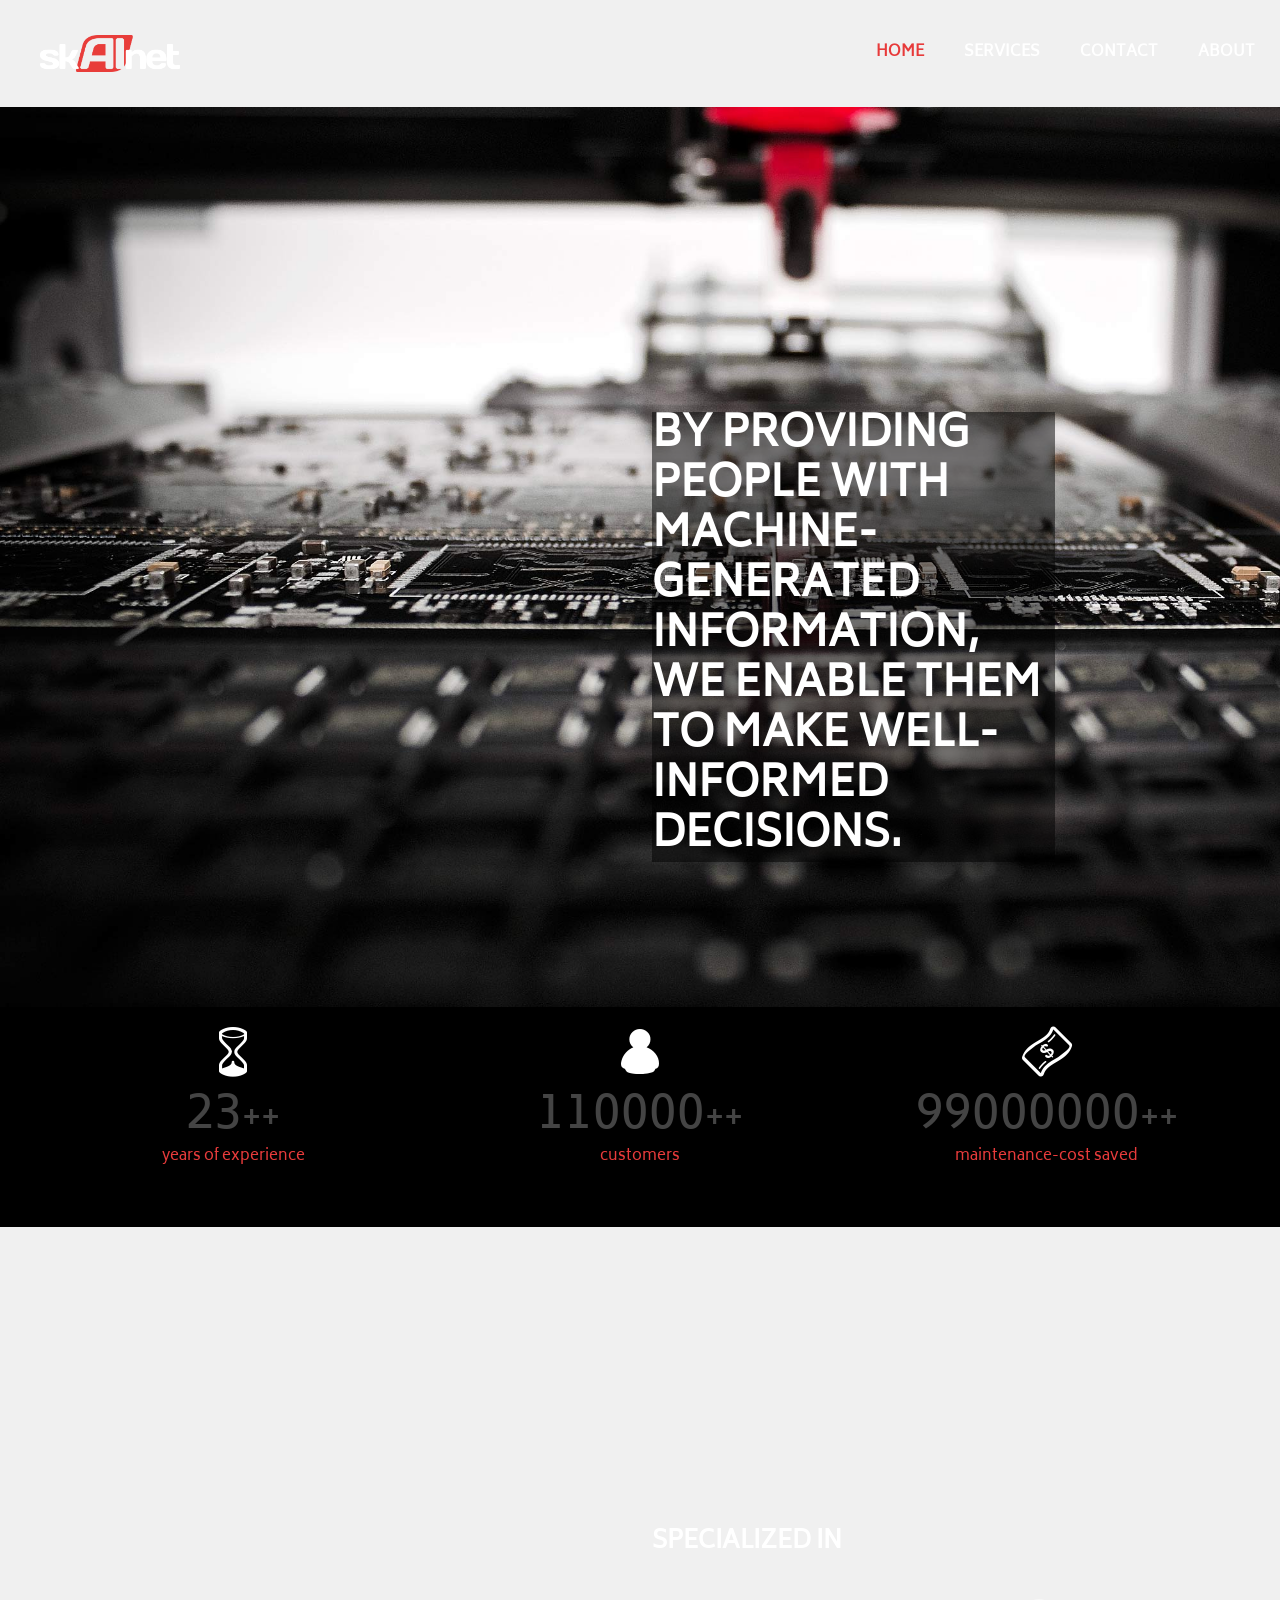
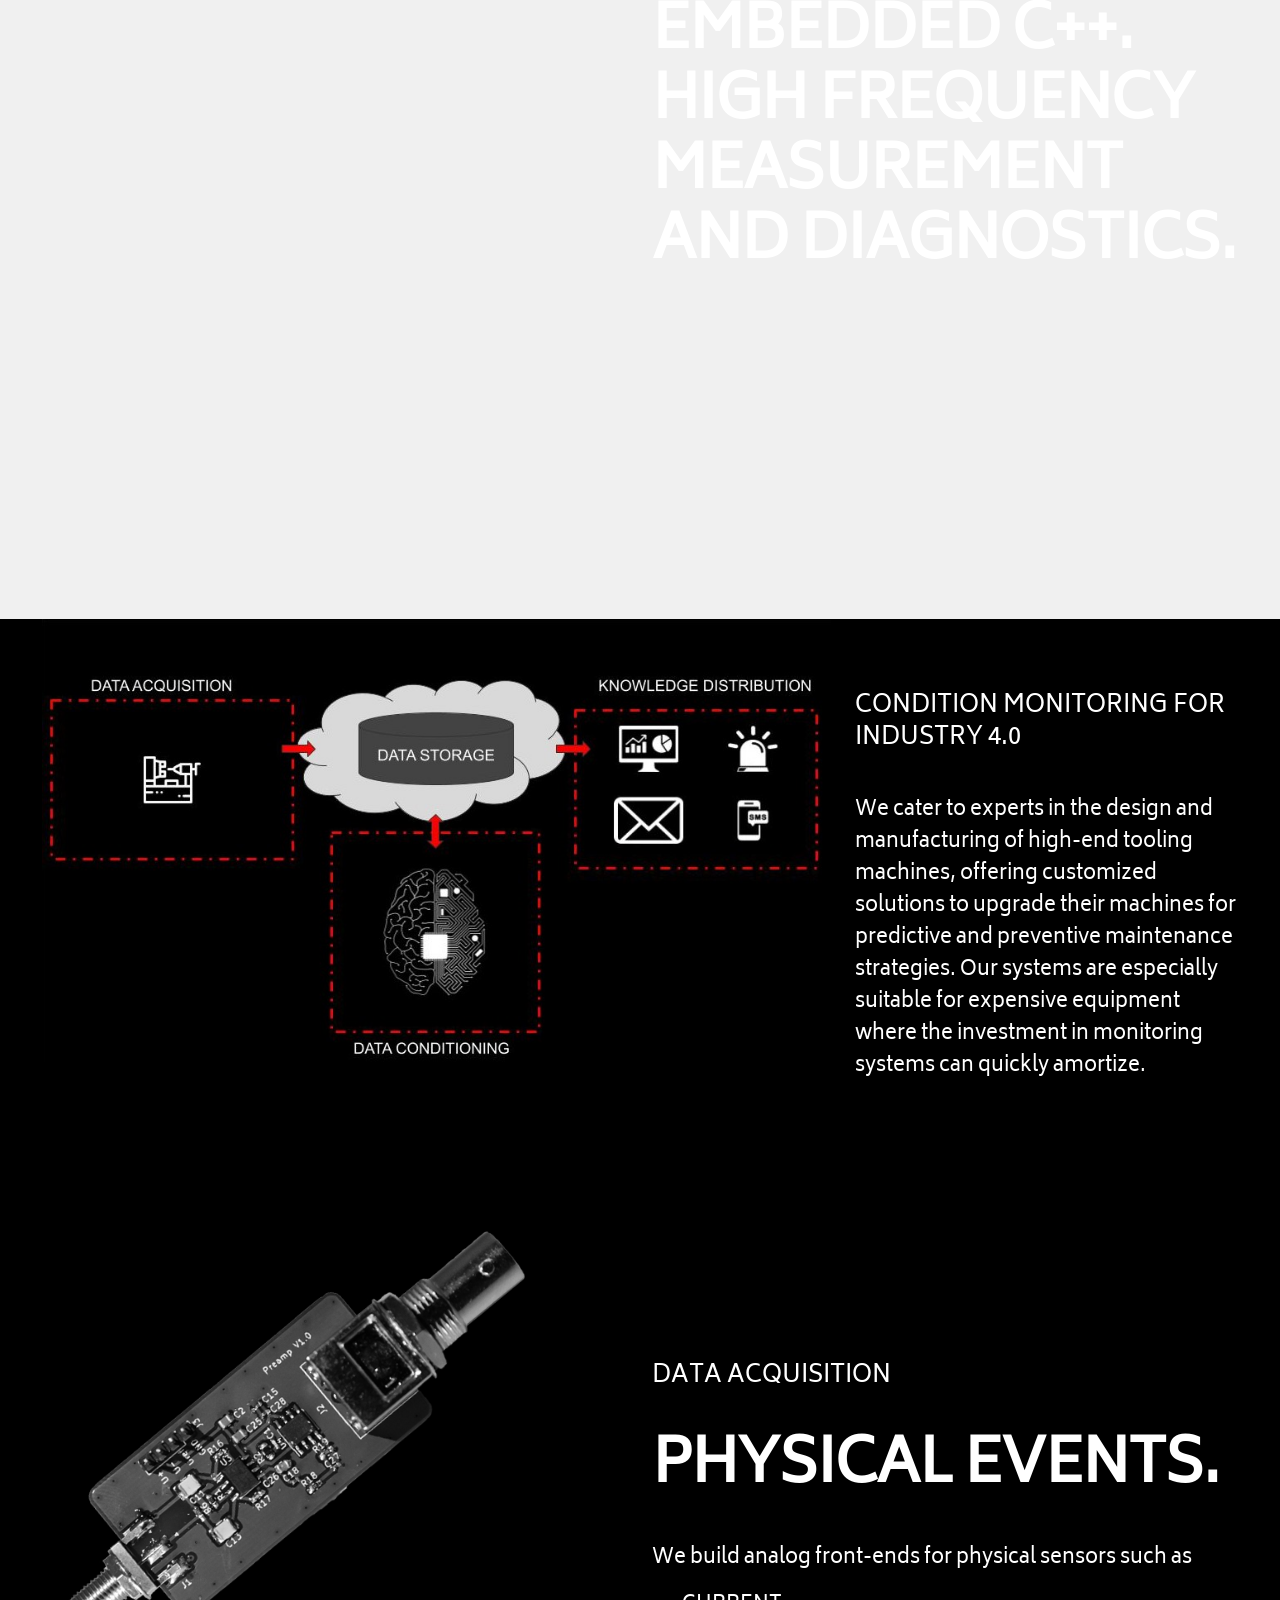
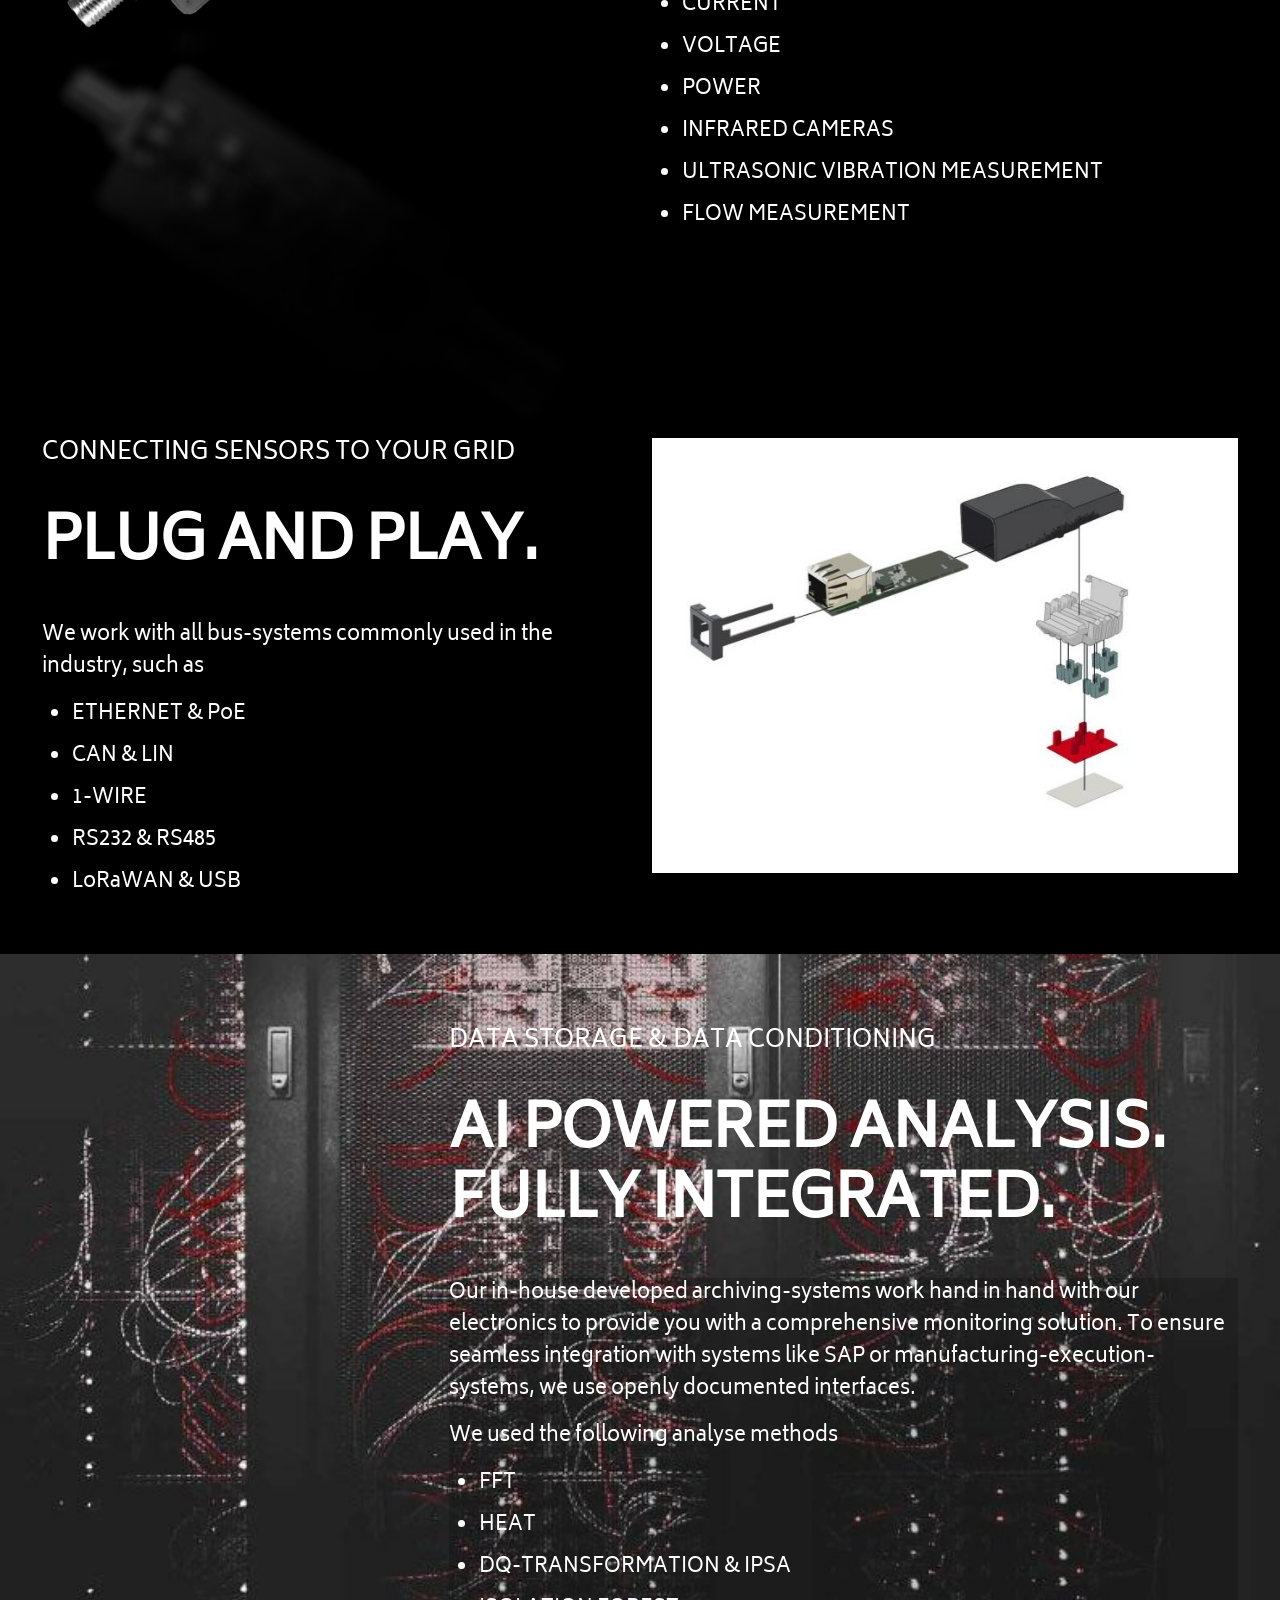
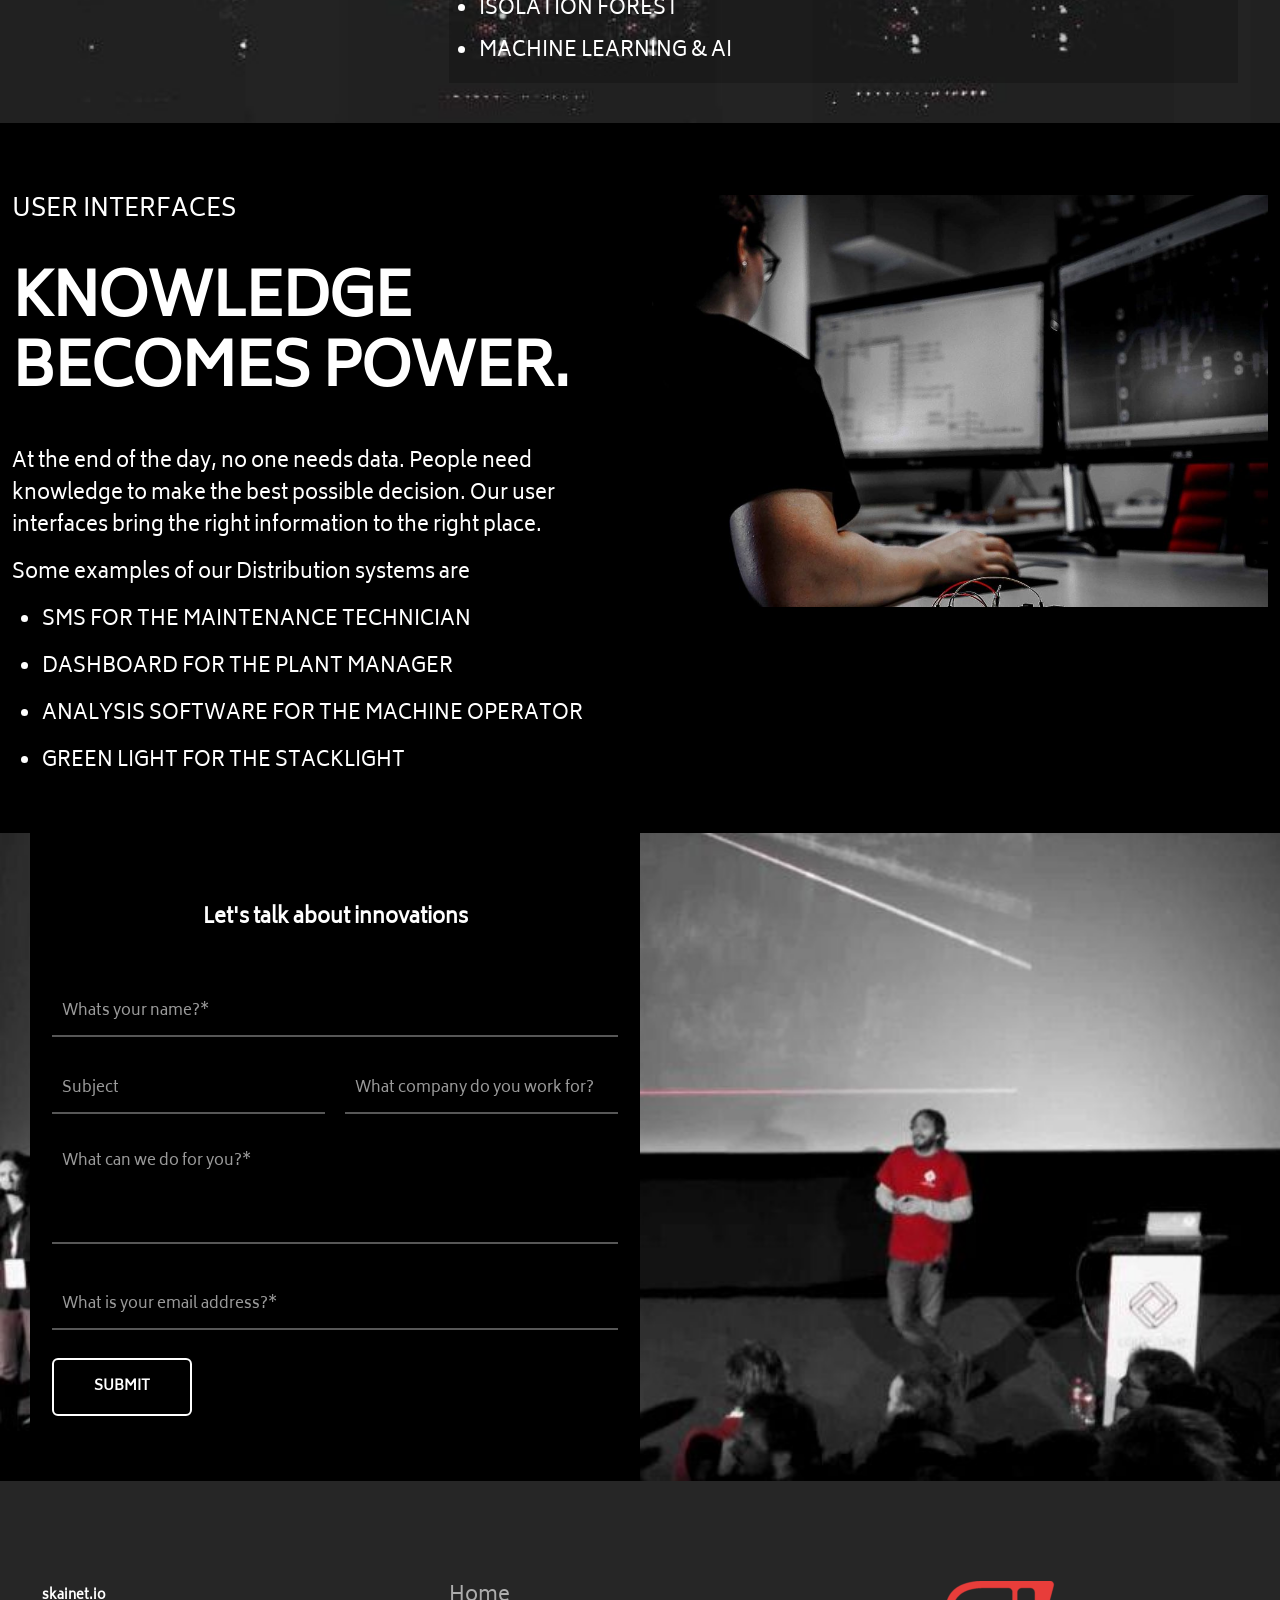
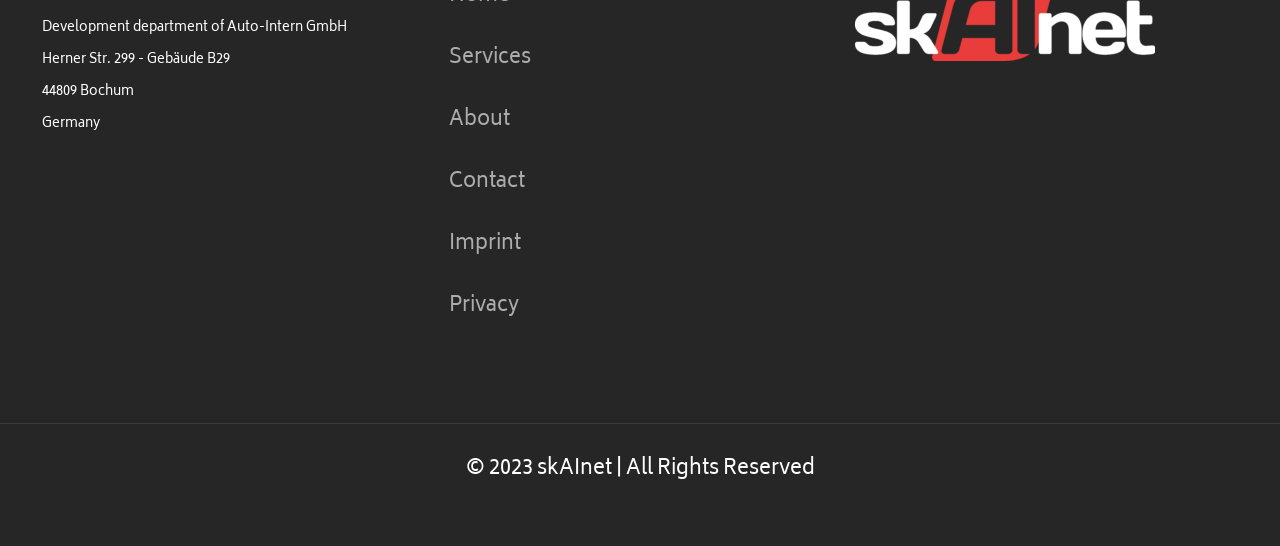
==== index.html @ 4148c8dd "Static mirror of skainet.io for GitHub Pages Co-Authored-By: Claude Fable 5.2 <noreply@anthropic.com" ====
<!DOCTYPE html>
<html lang="de" class="no-js " itemscope itemtype="https://schema.org/WebPage" >

<head>

<meta charset="UTF-8" />
<link rel="alternate" hreflang="de-DE" href="./"/>
<title>Skainet &#8211; CUSTOMIZED EMBEDDED-SYSTEMS.</title>
<meta name='robots' content='max-image-preview:large' />
<meta name="format-detection" content="telephone=no">
<meta name="viewport" content="width=device-width, initial-scale=1, maximum-scale=1" />
<meta name="theme-color" content="#ffffff" media="(prefers-color-scheme: light)">
<meta name="theme-color" content="#ffffff" media="(prefers-color-scheme: dark)">
<style id="wp-img-auto-sizes-contain-inline-css">
img:is([sizes=auto i],[sizes^="auto," i]){contain-intrinsic-size:3000px 1500px}
/*# sourceURL=wp-img-auto-sizes-contain-inline-css */
</style>
<link rel='stylesheet' id='layerslider-css' href='wp-content/plugins/LayerSlider/assets/static/layerslider/css/layerslider.css' media='all' />
<style id="wp-emoji-styles-inline-css">

	img.wp-smiley, img.emoji {
		display: inline !important;
		border: none !important;
		box-shadow: none !important;
		height: 1em !important;
		width: 1em !important;
		margin: 0 0.07em !important;
		vertical-align: -0.1em !important;
		background: none !important;
		padding: 0 !important;
	}
/*# sourceURL=wp-emoji-styles-inline-css */
</style>
<style id="wp-block-library-inline-css">
:root{--wp-block-synced-color:#7a00df;--wp-block-synced-color--rgb:122,0,223;--wp-bound-block-color:var(--wp-block-synced-color);--wp-editor-canvas-background:#ddd;--wp-admin-theme-color:#007cba;--wp-admin-theme-color--rgb:0,124,186;--wp-admin-theme-color-darker-10:#006ba1;--wp-admin-theme-color-darker-10--rgb:0,107,160.5;--wp-admin-theme-color-darker-20:#005a87;--wp-admin-theme-color-darker-20--rgb:0,90,135;--wp-admin-border-width-focus:2px}@media (min-resolution:192dpi){:root{--wp-admin-border-width-focus:1.5px}}.wp-element-button{cursor:pointer}:root .has-very-light-gray-background-color{background-color:#eee}:root .has-very-dark-gray-background-color{background-color:#313131}:root .has-very-light-gray-color{color:#eee}:root .has-very-dark-gray-color{color:#313131}:root .has-vivid-green-cyan-to-vivid-cyan-blue-gradient-background{background:linear-gradient(135deg,#00d084,#0693e3)}:root .has-purple-crush-gradient-background{background:linear-gradient(135deg,#34e2e4,#4721fb 50%,#ab1dfe)}:root .has-hazy-dawn-gradient-background{background:linear-gradient(135deg,#faaca8,#dad0ec)}:root .has-subdued-olive-gradient-background{background:linear-gradient(135deg,#fafae1,#67a671)}:root .has-atomic-cream-gradient-background{background:linear-gradient(135deg,#fdd79a,#004a59)}:root .has-nightshade-gradient-background{background:linear-gradient(135deg,#330968,#31cdcf)}:root .has-midnight-gradient-background{background:linear-gradient(135deg,#020381,#2874fc)}:root{--wp--preset--font-size--normal:16px;--wp--preset--font-size--huge:42px}.has-regular-font-size{font-size:1em}.has-larger-font-size{font-size:2.625em}.has-normal-font-size{font-size:var(--wp--preset--font-size--normal)}.has-huge-font-size{font-size:var(--wp--preset--font-size--huge)}:root .has-text-align-center{text-align:center}:root .has-text-align-left{text-align:left}:root .has-text-align-right{text-align:right}.has-fit-text{white-space:nowrap!important}#end-resizable-editor-section{display:none}.aligncenter{clear:both}.items-justified-left{justify-content:flex-start}.items-justified-center{justify-content:center}.items-justified-right{justify-content:flex-end}.items-justified-space-between{justify-content:space-between}.screen-reader-text{word-wrap:normal!important;border:0;clip-path:inset(50%);height:1px;margin:-1px;overflow:hidden;padding:0;position:absolute;width:1px;word-break:normal!important}.screen-reader-text:focus{background-color:#ddd;clip-path:none;color:#444;display:block;font-size:1em;height:auto;left:5px;line-height:normal;padding:15px 23px 14px;text-decoration:none;top:5px;width:auto;z-index:100000}html :where(.has-border-color){border-style:solid}html :where([style^=border-color],[style*=";border-color"],[style*="; border-color"]){border-style:solid}html :where([style^=border-top-color],[style*=";border-top-color"],[style*="; border-top-color"]){border-top-style:solid}html :where([style^=border-right-color],[style*=";border-right-color"],[style*="; border-right-color"]){border-right-style:solid}html :where([style^=border-bottom-color],[style*=";border-bottom-color"],[style*="; border-bottom-color"]){border-bottom-style:solid}html :where([style^=border-left-color],[style*=";border-left-color"],[style*="; border-left-color"]){border-left-style:solid}html :where([style^=border-width],[style*=";border-width"],[style*="; border-width"]){border-style:solid}html :where([style^=border-top-width],[style*=";border-top-width"],[style*="; border-top-width"]){border-top-style:solid}html :where([style^=border-right-width],[style*=";border-right-width"],[style*="; border-right-width"]){border-right-style:solid}html :where([style^=border-bottom-width],[style*=";border-bottom-width"],[style*="; border-bottom-width"]){border-bottom-style:solid}html :where([style^=border-left-width],[style*=";border-left-width"],[style*="; border-left-width"]){border-left-style:solid}html :where(img[class*=wp-image-]){height:auto;max-width:100%}:where(figure){margin:0 0 1em}html :where(.is-position-sticky){--wp-admin--admin-bar--position-offset:var(--wp-admin--admin-bar--height,0px)}@media screen and (max-width:600px){html :where(.is-position-sticky){--wp-admin--admin-bar--position-offset:0px}}

/*# sourceURL=/wp-includes/css/dist/block-library/common.min.css */
</style>
<style id="wp-block-image-inline-css">
.wp-block-image>a,.wp-block-image>figure>a{display:inline-block}.wp-block-image img{box-sizing:border-box;height:auto;max-width:100%;vertical-align:bottom}@media not (prefers-reduced-motion){.wp-block-image img.hide{visibility:hidden}.wp-block-image img.show{animation:show-content-image .4s}}.wp-block-image[style*=border-radius] img,.wp-block-image[style*=border-radius]>a{border-radius:inherit}.wp-block-image.has-custom-border img{box-sizing:border-box}.wp-block-image.aligncenter{text-align:center}.wp-block-image.alignfull>a,.wp-block-image.alignwide>a{width:100%}.wp-block-image.alignfull img,.wp-block-image.alignwide img{height:auto;width:100%}.wp-block-image .aligncenter,.wp-block-image .alignleft,.wp-block-image .alignright,.wp-block-image.aligncenter,.wp-block-image.alignleft,.wp-block-image.alignright{display:table}.wp-block-image .aligncenter>figcaption,.wp-block-image .alignleft>figcaption,.wp-block-image .alignright>figcaption,.wp-block-image.aligncenter>figcaption,.wp-block-image.alignleft>figcaption,.wp-block-image.alignright>figcaption{caption-side:bottom;display:table-caption}.wp-block-image .alignleft{float:left;margin:.5em 1em .5em 0}.wp-block-image .alignright{float:right;margin:.5em 0 .5em 1em}.wp-block-image .aligncenter{margin-left:auto;margin-right:auto}.wp-block-image :where(figcaption){margin-bottom:1em;margin-top:.5em}.wp-block-image.is-style-circle-mask img{border-radius:9999px}@supports ((-webkit-mask-image:none) or (mask-image:none)) or (-webkit-mask-image:none){.wp-block-image.is-style-circle-mask img{border-radius:0;-webkit-mask-image:url('data:image/svg+xml;utf8,<svg viewBox="0 0 100 100" xmlns="http://www.w3.org/2000/svg"><circle cx="50" cy="50" r="50"/></svg>');mask-image:url('data:image/svg+xml;utf8,<svg viewBox="0 0 100 100" xmlns="http://www.w3.org/2000/svg"><circle cx="50" cy="50" r="50"/></svg>');mask-mode:alpha;-webkit-mask-position:center;mask-position:center;-webkit-mask-repeat:no-repeat;mask-repeat:no-repeat;-webkit-mask-size:contain;mask-size:contain}}:root :where(.wp-block-image.is-style-rounded img,.wp-block-image .is-style-rounded img){border-radius:9999px}.wp-block-image figure{margin:0}.wp-lightbox-container{display:flex;flex-direction:column;position:relative}.wp-lightbox-container img{cursor:zoom-in}.wp-lightbox-container img:hover+button{opacity:1}.wp-lightbox-container button{align-items:center;backdrop-filter:blur(16px) saturate(180%);background-color:rgba(90,90,90,.25);border:none;border-radius:4px;cursor:zoom-in;display:flex;height:20px;justify-content:center;opacity:0;padding:0;position:absolute;right:16px;text-align:center;top:16px;width:20px;z-index:100}@media not (prefers-reduced-motion){.wp-lightbox-container button{transition:opacity .2s ease}}.wp-lightbox-container button:focus-visible{outline:3px auto rgba(90,90,90,.25);outline:3px auto -webkit-focus-ring-color;outline-offset:3px}.wp-lightbox-container button:hover{cursor:pointer;opacity:1}.wp-lightbox-container button:focus{opacity:1}.wp-lightbox-container button:focus,.wp-lightbox-container button:hover,.wp-lightbox-container button:not(:hover):not(:active):not(.has-background){background-color:rgba(90,90,90,.25);border:none}.wp-lightbox-overlay{box-sizing:border-box;cursor:zoom-out;height:100vh;left:0;overflow:hidden;position:fixed;top:0;visibility:hidden;width:100%;z-index:100000}.wp-lightbox-overlay .wp-lightbox-close-button{align-items:center;cursor:pointer;display:flex;font-family:inherit;gap:8px;justify-content:center;line-height:1;min-height:40px;min-width:40px;padding:0 4px;position:absolute;right:calc(env(safe-area-inset-right) + 16px);top:calc(env(safe-area-inset-top) + 16px);z-index:5000000}.wp-lightbox-overlay .wp-lightbox-close-button:focus,.wp-lightbox-overlay .wp-lightbox-close-button:hover,.wp-lightbox-overlay .wp-lightbox-close-button:not(:hover):not(:active):not(.has-background){background:none;border:none}.wp-lightbox-overlay .wp-lightbox-close-button:has(.wp-lightbox-close-text:not([hidden])) .wp-lightbox-close-icon svg{height:1em;width:1em}.wp-lightbox-overlay .wp-lightbox-close-icon svg{display:block}.wp-lightbox-overlay .wp-lightbox-navigation-button-next,.wp-lightbox-overlay .wp-lightbox-navigation-button-prev{align-items:center;bottom:16px;cursor:pointer;display:flex;font-family:inherit;gap:4px;justify-content:center;line-height:1;min-height:40px;min-width:40px;padding:0 8px;position:absolute;z-index:2000002}.wp-lightbox-overlay .wp-lightbox-navigation-button-next[hidden],.wp-lightbox-overlay .wp-lightbox-navigation-button-prev[hidden]{display:none}@media (min-width:960px){.wp-lightbox-overlay .wp-lightbox-navigation-button-next,.wp-lightbox-overlay .wp-lightbox-navigation-button-prev{bottom:50%;transform:translateY(-50%)}}.wp-lightbox-overlay .wp-lightbox-navigation-button-next:focus,.wp-lightbox-overlay .wp-lightbox-navigation-button-next:hover,.wp-lightbox-overlay .wp-lightbox-navigation-button-next:not(:hover):not(:active):not(.has-background),.wp-lightbox-overlay .wp-lightbox-navigation-button-prev:focus,.wp-lightbox-overlay .wp-lightbox-navigation-button-prev:hover,.wp-lightbox-overlay .wp-lightbox-navigation-button-prev:not(:hover):not(:active):not(.has-background){background:none;border:none;padding:0 8px}.wp-lightbox-overlay .wp-lightbox-navigation-button-next:has(.wp-lightbox-navigation-text:not([hidden])) .wp-lightbox-navigation-icon svg,.wp-lightbox-overlay .wp-lightbox-navigation-button-prev:has(.wp-lightbox-navigation-text:not([hidden])) .wp-lightbox-navigation-icon svg{display:block;height:1.5em;width:1.5em}.wp-lightbox-overlay .wp-lightbox-navigation-button-prev{left:calc(env(safe-area-inset-left) + 16px)}.wp-lightbox-overlay .wp-lightbox-navigation-button-next{right:calc(env(safe-area-inset-right) + 16px)}.wp-lightbox-overlay .wp-lightbox-navigation-icon svg{vertical-align:middle}.wp-lightbox-overlay .lightbox-image-container{height:var(--wp--lightbox-container-height);left:50%;overflow:hidden;position:absolute;top:50%;transform:translate(-50%,-50%);transform-origin:top left;width:var(--wp--lightbox-container-width);z-index:2000001}.wp-lightbox-overlay .wp-block-image{align-items:center;box-sizing:border-box;display:flex;height:100%;justify-content:center;margin:0;position:relative;transform-origin:0 0;width:100%;z-index:3000000}.wp-lightbox-overlay .wp-block-image img{height:var(--wp--lightbox-image-height);min-height:var(--wp--lightbox-image-height);min-width:var(--wp--lightbox-image-width);width:var(--wp--lightbox-image-width)}.wp-lightbox-overlay .wp-block-image figcaption{display:none}.wp-lightbox-overlay button{background:none;border:none}.wp-lightbox-overlay .scrim{background-color:#fff;height:100%;opacity:.9;position:absolute;width:100%;z-index:2000000}.wp-lightbox-overlay.active{visibility:visible}@media not (prefers-reduced-motion){.wp-lightbox-overlay.active{animation:turn-on-visibility .25s both}.wp-lightbox-overlay.active img{animation:turn-on-visibility .35s both}.wp-lightbox-overlay.show-closing-animation:not(.active){animation:turn-off-visibility .35s both}.wp-lightbox-overlay.show-closing-animation:not(.active) img{animation:turn-off-visibility .25s both}.wp-lightbox-overlay.zoom.active{animation:none;opacity:1;visibility:visible}.wp-lightbox-overlay.zoom.active .lightbox-image-container{animation:lightbox-zoom-in .4s}.wp-lightbox-overlay.zoom.active .lightbox-image-container img{animation:none}.wp-lightbox-overlay.zoom.active .scrim{animation:turn-on-visibility .4s forwards}.wp-lightbox-overlay.zoom.show-closing-animation:not(.active){animation:none}.wp-lightbox-overlay.zoom.show-closing-animation:not(.active) .lightbox-image-container{animation:lightbox-zoom-out .4s}.wp-lightbox-overlay.zoom.show-closing-animation:not(.active) .lightbox-image-container img{animation:none}.wp-lightbox-overlay.zoom.show-closing-animation:not(.active) .scrim{animation:turn-off-visibility .4s forwards}}@keyframes show-content-image{0%{visibility:hidden}99%{visibility:hidden}to{visibility:visible}}@keyframes turn-on-visibility{0%{opacity:0}to{opacity:1}}@keyframes turn-off-visibility{0%{opacity:1;visibility:visible}99%{opacity:0;visibility:visible}to{opacity:0;visibility:hidden}}@keyframes lightbox-zoom-in{0%{transform:translate(calc((-100vw + var(--wp--lightbox-scrollbar-width))/2 + var(--wp--lightbox-initial-left-position)),calc(-50vh + var(--wp--lightbox-initial-top-position))) scale(var(--wp--lightbox-scale))}to{transform:translate(-50%,-50%) scale(1)}}@keyframes lightbox-zoom-out{0%{transform:translate(-50%,-50%) scale(1);visibility:visible}99%{visibility:visible}to{transform:translate(calc((-100vw + var(--wp--lightbox-scrollbar-width))/2 + var(--wp--lightbox-initial-left-position)),calc(-50vh + var(--wp--lightbox-initial-top-position))) scale(var(--wp--lightbox-scale));visibility:hidden}}
/*# sourceURL=https://skainet.io/wp-includes/blocks/image/style.min.css */
</style>
<style id="wp-block-paragraph-inline-css">
.is-small-text{font-size:.875em}.is-regular-text{font-size:1em}.is-large-text{font-size:2.25em}.is-larger-text{font-size:3em}.has-drop-cap:not(:focus):first-letter{float:left;font-size:8.4em;font-style:normal;font-weight:100;line-height:.68;margin:.05em .1em 0 0;text-transform:uppercase}body.rtl .has-drop-cap:not(:focus):first-letter{float:none;margin-left:.1em}p.has-drop-cap.has-background{overflow:hidden}:root :where(p.has-background){padding:1.25em 2.375em}:where(p.has-text-color:not(.has-link-color)) a{color:inherit}p.has-text-align-left[style*="writing-mode:vertical-lr"],p.has-text-align-right[style*="writing-mode:vertical-rl"]{rotate:180deg}
/*# sourceURL=https://skainet.io/wp-includes/blocks/paragraph/style.min.css */
</style>

<style id="classic-theme-styles-inline-css">
/*! This file is auto-generated */
.wp-block-button__link{color:#fff;background-color:#32373c;border-radius:9999px;box-shadow:none;text-decoration:none;padding:calc(.667em + 2px) calc(1.333em + 2px);font-size:1.125em}.wp-block-file__button{background:#32373c;color:#fff;text-decoration:none}
/*# sourceURL=/wp-includes/css/classic-themes.min.css */
</style>

<style id="global-styles-inline-css">
:root{--wp--preset--aspect-ratio--square: 1;--wp--preset--aspect-ratio--4-3: 4/3;--wp--preset--aspect-ratio--3-4: 3/4;--wp--preset--aspect-ratio--3-2: 3/2;--wp--preset--aspect-ratio--2-3: 2/3;--wp--preset--aspect-ratio--16-9: 16/9;--wp--preset--aspect-ratio--9-16: 9/16;--wp--preset--color--black: #000000;--wp--preset--color--cyan-bluish-gray: #abb8c3;--wp--preset--color--white: #ffffff;--wp--preset--color--pale-pink: #f78da7;--wp--preset--color--vivid-red: #cf2e2e;--wp--preset--color--luminous-vivid-orange: #ff6900;--wp--preset--color--luminous-vivid-amber: #fcb900;--wp--preset--color--light-green-cyan: #7bdcb5;--wp--preset--color--vivid-green-cyan: #00d084;--wp--preset--color--pale-cyan-blue: #8ed1fc;--wp--preset--color--vivid-cyan-blue: #0693e3;--wp--preset--color--vivid-purple: #9b51e0;--wp--preset--gradient--vivid-cyan-blue-to-vivid-purple: linear-gradient(135deg,rgb(6,147,227) 0%,rgb(155,81,224) 100%);--wp--preset--gradient--light-green-cyan-to-vivid-green-cyan: linear-gradient(135deg,rgb(122,220,180) 0%,rgb(0,208,130) 100%);--wp--preset--gradient--luminous-vivid-amber-to-luminous-vivid-orange: linear-gradient(135deg,rgb(252,185,0) 0%,rgb(255,105,0) 100%);--wp--preset--gradient--luminous-vivid-orange-to-vivid-red: linear-gradient(135deg,rgb(255,105,0) 0%,rgb(207,46,46) 100%);--wp--preset--gradient--very-light-gray-to-cyan-bluish-gray: linear-gradient(135deg,rgb(238,238,238) 0%,rgb(169,184,195) 100%);--wp--preset--gradient--cool-to-warm-spectrum: linear-gradient(135deg,rgb(74,234,220) 0%,rgb(151,120,209) 20%,rgb(207,42,186) 40%,rgb(238,44,130) 60%,rgb(251,105,98) 80%,rgb(254,248,76) 100%);--wp--preset--gradient--blush-light-purple: linear-gradient(135deg,rgb(255,206,236) 0%,rgb(152,150,240) 100%);--wp--preset--gradient--blush-bordeaux: linear-gradient(135deg,rgb(254,205,165) 0%,rgb(254,45,45) 50%,rgb(107,0,62) 100%);--wp--preset--gradient--luminous-dusk: linear-gradient(135deg,rgb(255,203,112) 0%,rgb(199,81,192) 50%,rgb(65,88,208) 100%);--wp--preset--gradient--pale-ocean: linear-gradient(135deg,rgb(255,245,203) 0%,rgb(182,227,212) 50%,rgb(51,167,181) 100%);--wp--preset--gradient--electric-grass: linear-gradient(135deg,rgb(202,248,128) 0%,rgb(113,206,126) 100%);--wp--preset--gradient--midnight: linear-gradient(135deg,rgb(2,3,129) 0%,rgb(40,116,252) 100%);--wp--preset--font-size--small: 13px;--wp--preset--font-size--medium: 20px;--wp--preset--font-size--large: 36px;--wp--preset--font-size--x-large: 42px;--wp--preset--spacing--20: 0.44rem;--wp--preset--spacing--30: 0.67rem;--wp--preset--spacing--40: 1rem;--wp--preset--spacing--50: 1.5rem;--wp--preset--spacing--60: 2.25rem;--wp--preset--spacing--70: 3.38rem;--wp--preset--spacing--80: 5.06rem;--wp--preset--shadow--natural: 6px 6px 9px rgba(0, 0, 0, 0.2);--wp--preset--shadow--deep: 12px 12px 50px rgba(0, 0, 0, 0.4);--wp--preset--shadow--sharp: 6px 6px 0px rgba(0, 0, 0, 0.2);--wp--preset--shadow--outlined: 6px 6px 0px -3px rgb(255, 255, 255), 6px 6px rgb(0, 0, 0);--wp--preset--shadow--crisp: 6px 6px 0px rgb(0, 0, 0);}.wp-block-button{--wp--preset--dimension--25: 25%;--wp--preset--dimension--50: 50%;--wp--preset--dimension--75: 75%;--wp--preset--dimension--100: 100%;}:where(body) { margin: 0; }:where(.is-layout-flex){gap: 0.5em;}:where(.is-layout-grid){gap: 0.5em;}body .is-layout-flex{display: flex;}.is-layout-flex{flex-wrap: wrap;align-items: center;}.is-layout-flex > :is(*, div){margin: 0;}body .is-layout-grid{display: grid;}.is-layout-grid > :is(*, div){margin: 0;}body{padding-top: 0px;padding-right: 0px;padding-bottom: 0px;padding-left: 0px;}:root :where(.wp-element-button, .wp-block-button__link){background-color: #32373c;border-width: 0;color: #fff;font-family: inherit;font-size: inherit;font-style: inherit;font-weight: inherit;letter-spacing: inherit;line-height: inherit;padding-top: calc(0.667em + 2px);padding-right: calc(1.333em + 2px);padding-bottom: calc(0.667em + 2px);padding-left: calc(1.333em + 2px);text-decoration: none;text-transform: inherit;}.has-black-color{color: var(--wp--preset--color--black) !important;}.has-cyan-bluish-gray-color{color: var(--wp--preset--color--cyan-bluish-gray) !important;}.has-white-color{color: var(--wp--preset--color--white) !important;}.has-pale-pink-color{color: var(--wp--preset--color--pale-pink) !important;}.has-vivid-red-color{color: var(--wp--preset--color--vivid-red) !important;}.has-luminous-vivid-orange-color{color: var(--wp--preset--color--luminous-vivid-orange) !important;}.has-luminous-vivid-amber-color{color: var(--wp--preset--color--luminous-vivid-amber) !important;}.has-light-green-cyan-color{color: var(--wp--preset--color--light-green-cyan) !important;}.has-vivid-green-cyan-color{color: var(--wp--preset--color--vivid-green-cyan) !important;}.has-pale-cyan-blue-color{color: var(--wp--preset--color--pale-cyan-blue) !important;}.has-vivid-cyan-blue-color{color: var(--wp--preset--color--vivid-cyan-blue) !important;}.has-vivid-purple-color{color: var(--wp--preset--color--vivid-purple) !important;}.has-black-background-color{background-color: var(--wp--preset--color--black) !important;}.has-cyan-bluish-gray-background-color{background-color: var(--wp--preset--color--cyan-bluish-gray) !important;}.has-white-background-color{background-color: var(--wp--preset--color--white) !important;}.has-pale-pink-background-color{background-color: var(--wp--preset--color--pale-pink) !important;}.has-vivid-red-background-color{background-color: var(--wp--preset--color--vivid-red) !important;}.has-luminous-vivid-orange-background-color{background-color: var(--wp--preset--color--luminous-vivid-orange) !important;}.has-luminous-vivid-amber-background-color{background-color: var(--wp--preset--color--luminous-vivid-amber) !important;}.has-light-green-cyan-background-color{background-color: var(--wp--preset--color--light-green-cyan) !important;}.has-vivid-green-cyan-background-color{background-color: var(--wp--preset--color--vivid-green-cyan) !important;}.has-pale-cyan-blue-background-color{background-color: var(--wp--preset--color--pale-cyan-blue) !important;}.has-vivid-cyan-blue-background-color{background-color: var(--wp--preset--color--vivid-cyan-blue) !important;}.has-vivid-purple-background-color{background-color: var(--wp--preset--color--vivid-purple) !important;}.has-black-border-color{border-color: var(--wp--preset--color--black) !important;}.has-cyan-bluish-gray-border-color{border-color: var(--wp--preset--color--cyan-bluish-gray) !important;}.has-white-border-color{border-color: var(--wp--preset--color--white) !important;}.has-pale-pink-border-color{border-color: var(--wp--preset--color--pale-pink) !important;}.has-vivid-red-border-color{border-color: var(--wp--preset--color--vivid-red) !important;}.has-luminous-vivid-orange-border-color{border-color: var(--wp--preset--color--luminous-vivid-orange) !important;}.has-luminous-vivid-amber-border-color{border-color: var(--wp--preset--color--luminous-vivid-amber) !important;}.has-light-green-cyan-border-color{border-color: var(--wp--preset--color--light-green-cyan) !important;}.has-vivid-green-cyan-border-color{border-color: var(--wp--preset--color--vivid-green-cyan) !important;}.has-pale-cyan-blue-border-color{border-color: var(--wp--preset--color--pale-cyan-blue) !important;}.has-vivid-cyan-blue-border-color{border-color: var(--wp--preset--color--vivid-cyan-blue) !important;}.has-vivid-purple-border-color{border-color: var(--wp--preset--color--vivid-purple) !important;}.has-vivid-cyan-blue-to-vivid-purple-gradient-background{background: var(--wp--preset--gradient--vivid-cyan-blue-to-vivid-purple) !important;}.has-light-green-cyan-to-vivid-green-cyan-gradient-background{background: var(--wp--preset--gradient--light-green-cyan-to-vivid-green-cyan) !important;}.has-luminous-vivid-amber-to-luminous-vivid-orange-gradient-background{background: var(--wp--preset--gradient--luminous-vivid-amber-to-luminous-vivid-orange) !important;}.has-luminous-vivid-orange-to-vivid-red-gradient-background{background: var(--wp--preset--gradient--luminous-vivid-orange-to-vivid-red) !important;}.has-very-light-gray-to-cyan-bluish-gray-gradient-background{background: var(--wp--preset--gradient--very-light-gray-to-cyan-bluish-gray) !important;}.has-cool-to-warm-spectrum-gradient-background{background: var(--wp--preset--gradient--cool-to-warm-spectrum) !important;}.has-blush-light-purple-gradient-background{background: var(--wp--preset--gradient--blush-light-purple) !important;}.has-blush-bordeaux-gradient-background{background: var(--wp--preset--gradient--blush-bordeaux) !important;}.has-luminous-dusk-gradient-background{background: var(--wp--preset--gradient--luminous-dusk) !important;}.has-pale-ocean-gradient-background{background: var(--wp--preset--gradient--pale-ocean) !important;}.has-electric-grass-gradient-background{background: var(--wp--preset--gradient--electric-grass) !important;}.has-midnight-gradient-background{background: var(--wp--preset--gradient--midnight) !important;}.has-small-font-size{font-size: var(--wp--preset--font-size--small) !important;}.has-medium-font-size{font-size: var(--wp--preset--font-size--medium) !important;}.has-large-font-size{font-size: var(--wp--preset--font-size--large) !important;}.has-x-large-font-size{font-size: var(--wp--preset--font-size--x-large) !important;}
/*# sourceURL=global-styles-inline-css */
</style>

<link rel='stylesheet' id='contact-form-7-css' href='wp-content/plugins/contact-form-7/includes/css/styles.css' media='all' />
<link rel='stylesheet' id='parent-style-css' href='wp-content/themes/betheme/style.css' media='all' />
<link rel='stylesheet' id='child-style-css' href='wp-content/themes/skainet/style.css' media='all' />
<link rel='stylesheet' id='mfn-be-css' href='wp-content/themes/betheme/css/be.css' media='all' />
<link rel='stylesheet' id='mfn-animations-css' href='wp-content/themes/betheme/assets/animations/animations.min.css' media='all' />
<link rel='stylesheet' id='mfn-font-awesome-css' href='wp-content/themes/betheme/fonts/fontawesome/fontawesome.css' media='all' />
<link rel='stylesheet' id='mfn-jplayer-css' href='wp-content/themes/betheme/assets/jplayer/css/jplayer.blue.monday.min.css' media='all' />
<link rel='stylesheet' id='mfn-responsive-css' href='wp-content/themes/betheme/css/responsive.css' media='all' />
<style id="akismet-widget-style-inline-css">

			.a-stats {
				--akismet-color-mid-green: #357b49;
				--akismet-color-white: #fff;
				--akismet-color-light-grey: #f6f7f7;

				max-width: 350px;
				width: auto;
			}

			.a-stats * {
				all: unset;
				box-sizing: border-box;
			}

			.a-stats strong {
				font-weight: 600;
			}

			.a-stats a.a-stats__link,
			.a-stats a.a-stats__link:visited,
			.a-stats a.a-stats__link:active {
				background: var(--akismet-color-mid-green);
				border: none;
				box-shadow: none;
				border-radius: 8px;
				color: var(--akismet-color-white);
				cursor: pointer;
				display: block;
				font-family: -apple-system, BlinkMacSystemFont, 'Segoe UI', 'Roboto', 'Oxygen-Sans', 'Ubuntu', 'Cantarell', 'Helvetica Neue', sans-serif;
				font-weight: 500;
				padding: 12px;
				text-align: center;
				text-decoration: none;
				transition: all 0.2s ease;
			}

			/* Extra specificity to deal with TwentyTwentyOne focus style */
			.widget .a-stats a.a-stats__link:focus {
				background: var(--akismet-color-mid-green);
				color: var(--akismet-color-white);
				text-decoration: none;
			}

			.a-stats a.a-stats__link:hover {
				filter: brightness(110%);
				box-shadow: 0 4px 12px rgba(0, 0, 0, 0.06), 0 0 2px rgba(0, 0, 0, 0.16);
			}

			.a-stats .count {
				color: var(--akismet-color-white);
				display: block;
				font-size: 1.5em;
				line-height: 1.4;
				padding: 0 13px;
				white-space: nowrap;
			}
		
/*# sourceURL=akismet-widget-style-inline-css */
</style>
<style id="mfn-dynamic-inline-css">
@font-face{font-family:"Biryanilocal";src:url("wp-content/uploads/2022/09/Biryani-Regular.ttf") format("truetype");font-weight:normal;font-style:normal}
html{background-color:#f0f0f0}#Wrapper,#Content,.mfn-popup .mfn-popup-content,.mfn-off-canvas-sidebar .mfn-off-canvas-content-wrapper,.mfn-cart-holder,.mfn-header-login,#Top_bar .search_wrapper,#Top_bar .top_bar_right .mfn-live-search-box,.column_livesearch .mfn-live-search-wrapper,.column_livesearch .mfn-live-search-box{background-color:#f0f0f0}body:not(.template-slider) #Header{min-height:0px}body.header-below:not(.template-slider) #Header{padding-top:0px}#Footer .widgets_wrapper{padding:70px 0}body,button,span.date_label,.timeline_items li h3 span,input[type="submit"],input[type="reset"],input[type="button"],input[type="date"],input[type="text"],input[type="password"],input[type="tel"],input[type="email"],textarea,select,.offer_li .title h3,.mfn-menu-item-megamenu{font-family:"Biryanilocal",-apple-system,BlinkMacSystemFont,"Segoe UI",Roboto,Oxygen-Sans,Ubuntu,Cantarell,"Helvetica Neue",sans-serif}#menu > ul > li > a,a.action_button,#overlay-menu ul li a{font-family:"Biryanilocal",-apple-system,BlinkMacSystemFont,"Segoe UI",Roboto,Oxygen-Sans,Ubuntu,Cantarell,"Helvetica Neue",sans-serif}#Subheader .title{font-family:"Biryanilocal",-apple-system,BlinkMacSystemFont,"Segoe UI",Roboto,Oxygen-Sans,Ubuntu,Cantarell,"Helvetica Neue",sans-serif}h1,h2,h3,h4,.text-logo #logo{font-family:"Biryanilocal",-apple-system,BlinkMacSystemFont,"Segoe UI",Roboto,Oxygen-Sans,Ubuntu,Cantarell,"Helvetica Neue",sans-serif}h5,h6{font-family:"Biryanilocal",-apple-system,BlinkMacSystemFont,"Segoe UI",Roboto,Oxygen-Sans,Ubuntu,Cantarell,"Helvetica Neue",sans-serif}blockquote{font-family:"Biryanilocal",-apple-system,BlinkMacSystemFont,"Segoe UI",Roboto,Oxygen-Sans,Ubuntu,Cantarell,"Helvetica Neue",sans-serif}.chart_box .chart .num,.counter .desc_wrapper .number-wrapper,.how_it_works .image .number,.pricing-box .plan-header .price,.quick_fact .number-wrapper,.woocommerce .product div.entry-summary .price{font-family:"Biryanilocal",-apple-system,BlinkMacSystemFont,"Segoe UI",Roboto,Oxygen-Sans,Ubuntu,Cantarell,"Helvetica Neue",sans-serif}body,.mfn-menu-item-megamenu{font-size:20px;line-height:32px;font-weight:400;letter-spacing:0px}.big{font-size:20px;line-height:32px;font-weight:400;letter-spacing:0px}#menu > ul > li > a,a.action_button,#overlay-menu ul li a{font-size:14px;font-weight:700;letter-spacing:0px}#overlay-menu ul li a{line-height:21px}#Subheader .title{font-size:50px;line-height:60px;font-weight:400;letter-spacing:0px}h1,.text-logo #logo{font-size:80px;line-height:88px;font-weight:600;letter-spacing:0px}h2{font-size:60px;line-height:70px;font-weight:600;letter-spacing:-1px}h3,.woocommerce ul.products li.product h3,.woocommerce #customer_login h2{font-size:42px;line-height:50px;font-weight:600;letter-spacing:0px}h4,.woocommerce .woocommerce-order-details__title,.woocommerce .wc-bacs-bank-details-heading,.woocommerce .woocommerce-customer-details h2{font-size:24px;line-height:32px;font-weight:500;letter-spacing:0px}h5{font-size:20px;line-height:28px;font-weight:500;letter-spacing:0px}h6{font-size:15px;line-height:20px;font-weight:700;letter-spacing:0px}#Intro .intro-title{font-size:70px;line-height:70px;font-weight:400;letter-spacing:0px}@media only screen and (min-width:768px) and (max-width:959px){body,.mfn-menu-item-megamenu{font-size:17px;line-height:27px;font-weight:400;letter-spacing:0px}.big{font-size:17px;line-height:27px;font-weight:400;letter-spacing:0px}#menu > ul > li > a,a.action_button,#overlay-menu ul li a{font-size:13px;font-weight:700;letter-spacing:0px}#overlay-menu ul li a{line-height:19.5px}#Subheader .title{font-size:43px;line-height:51px;font-weight:400;letter-spacing:0px}h1,.text-logo #logo{font-size:68px;line-height:75px;font-weight:600;letter-spacing:0px}h2{font-size:51px;line-height:60px;font-weight:600;letter-spacing:-1px}h3,.woocommerce ul.products li.product h3,.woocommerce #customer_login h2{font-size:36px;line-height:43px;font-weight:600;letter-spacing:0px}h4,.woocommerce .woocommerce-order-details__title,.woocommerce .wc-bacs-bank-details-heading,.woocommerce .woocommerce-customer-details h2{font-size:20px;line-height:27px;font-weight:500;letter-spacing:0px}h5{font-size:17px;line-height:24px;font-weight:500;letter-spacing:0px}h6{font-size:13px;line-height:19px;font-weight:700;letter-spacing:0px}#Intro .intro-title{font-size:60px;line-height:60px;font-weight:400;letter-spacing:0px}blockquote{font-size:15px}.chart_box .chart .num{font-size:45px;line-height:45px}.counter .desc_wrapper .number-wrapper{font-size:45px;line-height:45px}.counter .desc_wrapper .title{font-size:14px;line-height:18px}.faq .question .title{font-size:14px}.fancy_heading .title{font-size:38px;line-height:38px}.offer .offer_li .desc_wrapper .title h3{font-size:32px;line-height:32px}.offer_thumb_ul li.offer_thumb_li .desc_wrapper .title h3{font-size:32px;line-height:32px}.pricing-box .plan-header h2{font-size:27px;line-height:27px}.pricing-box .plan-header .price > span{font-size:40px;line-height:40px}.pricing-box .plan-header .price sup.currency{font-size:18px;line-height:18px}.pricing-box .plan-header .price sup.period{font-size:14px;line-height:14px}.quick_fact .number-wrapper{font-size:80px;line-height:80px}.trailer_box .desc h2{font-size:27px;line-height:27px}.widget > h3{font-size:17px;line-height:20px}}@media only screen and (min-width:480px) and (max-width:767px){body,.mfn-menu-item-megamenu{font-size:15px;line-height:24px;font-weight:400;letter-spacing:0px}.big{font-size:15px;line-height:24px;font-weight:400;letter-spacing:0px}#menu > ul > li > a,a.action_button,#overlay-menu ul li a{font-size:13px;font-weight:700;letter-spacing:0px}#overlay-menu ul li a{line-height:19.5px}#Subheader .title{font-size:38px;line-height:45px;font-weight:400;letter-spacing:0px}h1,.text-logo #logo{font-size:60px;line-height:66px;font-weight:600;letter-spacing:0px}h2{font-size:45px;line-height:53px;font-weight:600;letter-spacing:-1px}h3,.woocommerce ul.products li.product h3,.woocommerce #customer_login h2{font-size:32px;line-height:38px;font-weight:600;letter-spacing:0px}h4,.woocommerce .woocommerce-order-details__title,.woocommerce .wc-bacs-bank-details-heading,.woocommerce .woocommerce-customer-details h2{font-size:18px;line-height:24px;font-weight:500;letter-spacing:0px}h5{font-size:15px;line-height:21px;font-weight:500;letter-spacing:0px}h6{font-size:13px;line-height:19px;font-weight:700;letter-spacing:0px}#Intro .intro-title{font-size:53px;line-height:53px;font-weight:400;letter-spacing:0px}blockquote{font-size:14px}.chart_box .chart .num{font-size:40px;line-height:40px}.counter .desc_wrapper .number-wrapper{font-size:40px;line-height:40px}.counter .desc_wrapper .title{font-size:13px;line-height:16px}.faq .question .title{font-size:13px}.fancy_heading .title{font-size:34px;line-height:34px}.offer .offer_li .desc_wrapper .title h3{font-size:28px;line-height:28px}.offer_thumb_ul li.offer_thumb_li .desc_wrapper .title h3{font-size:28px;line-height:28px}.pricing-box .plan-header h2{font-size:24px;line-height:24px}.pricing-box .plan-header .price > span{font-size:34px;line-height:34px}.pricing-box .plan-header .price sup.currency{font-size:16px;line-height:16px}.pricing-box .plan-header .price sup.period{font-size:13px;line-height:13px}.quick_fact .number-wrapper{font-size:70px;line-height:70px}.trailer_box .desc h2{font-size:24px;line-height:24px}.widget > h3{font-size:16px;line-height:19px}}@media only screen and (max-width:479px){body,.mfn-menu-item-megamenu{font-size:13px;line-height:19px;font-weight:400;letter-spacing:0px}.big{font-size:13px;line-height:19px;font-weight:400;letter-spacing:0px}#menu > ul > li > a,a.action_button,#overlay-menu ul li a{font-size:13px;font-weight:700;letter-spacing:0px}#overlay-menu ul li a{line-height:19.5px}#Subheader .title{font-size:30px;line-height:36px;font-weight:400;letter-spacing:0px}h1,.text-logo #logo{font-size:48px;line-height:53px;font-weight:600;letter-spacing:0px}h2{font-size:36px;line-height:42px;font-weight:600;letter-spacing:-1px}h3,.woocommerce ul.products li.product h3,.woocommerce #customer_login h2{font-size:25px;line-height:30px;font-weight:600;letter-spacing:0px}h4,.woocommerce .woocommerce-order-details__title,.woocommerce .wc-bacs-bank-details-heading,.woocommerce .woocommerce-customer-details h2{font-size:14px;line-height:19px;font-weight:500;letter-spacing:0px}h5{font-size:13px;line-height:19px;font-weight:500;letter-spacing:0px}h6{font-size:13px;line-height:19px;font-weight:700;letter-spacing:0px}#Intro .intro-title{font-size:42px;line-height:42px;font-weight:400;letter-spacing:0px}blockquote{font-size:13px}.chart_box .chart .num{font-size:35px;line-height:35px}.counter .desc_wrapper .number-wrapper{font-size:35px;line-height:35px}.counter .desc_wrapper .title{font-size:13px;line-height:26px}.faq .question .title{font-size:13px}.fancy_heading .title{font-size:30px;line-height:30px}.offer .offer_li .desc_wrapper .title h3{font-size:26px;line-height:26px}.offer_thumb_ul li.offer_thumb_li .desc_wrapper .title h3{font-size:26px;line-height:26px}.pricing-box .plan-header h2{font-size:21px;line-height:21px}.pricing-box .plan-header .price > span{font-size:32px;line-height:32px}.pricing-box .plan-header .price sup.currency{font-size:14px;line-height:14px}.pricing-box .plan-header .price sup.period{font-size:13px;line-height:13px}.quick_fact .number-wrapper{font-size:60px;line-height:60px}.trailer_box .desc h2{font-size:21px;line-height:21px}.widget > h3{font-size:15px;line-height:18px}}.with_aside .sidebar.columns{width:23%}.with_aside .sections_group{width:77%}.aside_both .sidebar.columns{width:18%}.aside_both .sidebar.sidebar-1{margin-left:-82%}.aside_both .sections_group{width:64%;margin-left:18%}@media only screen and (min-width:1240px){#Wrapper,.with_aside .content_wrapper{max-width:1240px}.section_wrapper,.container{max-width:1220px}.layout-boxed.header-boxed #Top_bar.is-sticky{max-width:1240px}}@media only screen and (max-width:767px){.section_wrapper,.container,.four.columns .widget-area{max-width:550px !important}}  .button-default .button,.button-flat .button,.button-round .button{background-color:#ffffff;color:#747474}.button-stroke .button{border-color:#ffffff;color:#747474}.button-stroke .button:hover{background-color:#ffffff;color:#fff}.button-default .button_theme,.button-default button,.button-default input[type="button"],.button-default input[type="reset"],.button-default input[type="submit"],.button-flat .button_theme,.button-flat button,.button-flat input[type="button"],.button-flat input[type="reset"],.button-flat input[type="submit"],.button-round .button_theme,.button-round button,.button-round input[type="button"],.button-round input[type="reset"],.button-round input[type="submit"],.woocommerce #respond input#submit,.woocommerce a.button:not(.default),.woocommerce button.button,.woocommerce input.button,.woocommerce #respond input#submit:hover,.woocommerce a.button:hover,.woocommerce button.button:hover,.woocommerce input.button:hover{color:#ffffff}.button-default #respond input#submit.alt.disabled,.button-default #respond input#submit.alt.disabled:hover,.button-default #respond input#submit.alt:disabled,.button-default #respond input#submit.alt:disabled:hover,.button-default #respond input#submit.alt:disabled[disabled],.button-default #respond input#submit.alt:disabled[disabled]:hover,.button-default a.button.alt.disabled,.button-default a.button.alt.disabled:hover,.button-default a.button.alt:disabled,.button-default a.button.alt:disabled:hover,.button-default a.button.alt:disabled[disabled],.button-default a.button.alt:disabled[disabled]:hover,.button-default button.button.alt.disabled,.button-default button.button.alt.disabled:hover,.button-default button.button.alt:disabled,.button-default button.button.alt:disabled:hover,.button-default button.button.alt:disabled[disabled],.button-default button.button.alt:disabled[disabled]:hover,.button-default input.button.alt.disabled,.button-default input.button.alt.disabled:hover,.button-default input.button.alt:disabled,.button-default input.button.alt:disabled:hover,.button-default input.button.alt:disabled[disabled],.button-default input.button.alt:disabled[disabled]:hover,.button-default #respond input#submit.alt,.button-default a.button.alt,.button-default button.button.alt,.button-default input.button.alt,.button-default #respond input#submit.alt:hover,.button-default a.button.alt:hover,.button-default button.button.alt:hover,.button-default input.button.alt:hover,.button-flat #respond input#submit.alt.disabled,.button-flat #respond input#submit.alt.disabled:hover,.button-flat #respond input#submit.alt:disabled,.button-flat #respond input#submit.alt:disabled:hover,.button-flat #respond input#submit.alt:disabled[disabled],.button-flat #respond input#submit.alt:disabled[disabled]:hover,.button-flat a.button.alt.disabled,.button-flat a.button.alt.disabled:hover,.button-flat a.button.alt:disabled,.button-flat a.button.alt:disabled:hover,.button-flat a.button.alt:disabled[disabled],.button-flat a.button.alt:disabled[disabled]:hover,.button-flat button.button.alt.disabled,.button-flat button.button.alt.disabled:hover,.button-flat button.button.alt:disabled,.button-flat button.button.alt:disabled:hover,.button-flat button.button.alt:disabled[disabled],.button-flat button.button.alt:disabled[disabled]:hover,.button-flat input.button.alt.disabled,.button-flat input.button.alt.disabled:hover,.button-flat input.button.alt:disabled,.button-flat input.button.alt:disabled:hover,.button-flat input.button.alt:disabled[disabled],.button-flat input.button.alt:disabled[disabled]:hover,.button-flat #respond input#submit.alt,.button-flat a.button.alt,.button-flat button.button.alt,.button-flat input.button.alt,.button-flat #respond input#submit.alt:hover,.button-flat a.button.alt:hover,.button-flat button.button.alt:hover,.button-flat input.button.alt:hover,.button-round #respond input#submit.alt.disabled,.button-round #respond input#submit.alt.disabled:hover,.button-round #respond input#submit.alt:disabled,.button-round #respond input#submit.alt:disabled:hover,.button-round #respond input#submit.alt:disabled[disabled],.button-round #respond input#submit.alt:disabled[disabled]:hover,.button-round a.button.alt.disabled,.button-round a.button.alt.disabled:hover,.button-round a.button.alt:disabled,.button-round a.button.alt:disabled:hover,.button-round a.button.alt:disabled[disabled],.button-round a.button.alt:disabled[disabled]:hover,.button-round button.button.alt.disabled,.button-round button.button.alt.disabled:hover,.button-round button.button.alt:disabled,.button-round button.button.alt:disabled:hover,.button-round button.button.alt:disabled[disabled],.button-round button.button.alt:disabled[disabled]:hover,.button-round input.button.alt.disabled,.button-round input.button.alt.disabled:hover,.button-round input.button.alt:disabled,.button-round input.button.alt:disabled:hover,.button-round input.button.alt:disabled[disabled],.button-round input.button.alt:disabled[disabled]:hover,.button-round #respond input#submit.alt,.button-round a.button.alt,.button-round button.button.alt,.button-round input.button.alt,.button-round #respond input#submit.alt:hover,.button-round a.button.alt:hover,.button-round button.button.alt:hover,.button-round input.button.alt:hover{background-color:#ffffff;color:#ffffff}.button-stroke.woocommerce a.button:not(.default),.button-stroke .woocommerce a.button:not(.default),.button-stroke #respond input#submit.alt.disabled,.button-stroke #respond input#submit.alt.disabled:hover,.button-stroke #respond input#submit.alt:disabled,.button-stroke #respond input#submit.alt:disabled:hover,.button-stroke #respond input#submit.alt:disabled[disabled],.button-stroke #respond input#submit.alt:disabled[disabled]:hover,.button-stroke a.button.alt.disabled,.button-stroke a.button.alt.disabled:hover,.button-stroke a.button.alt:disabled,.button-stroke a.button.alt:disabled:hover,.button-stroke a.button.alt:disabled[disabled],.button-stroke a.button.alt:disabled[disabled]:hover,.button-stroke button.button.alt.disabled,.button-stroke button.button.alt.disabled:hover,.button-stroke button.button.alt:disabled,.button-stroke button.button.alt:disabled:hover,.button-stroke button.button.alt:disabled[disabled],.button-stroke button.button.alt:disabled[disabled]:hover,.button-stroke input.button.alt.disabled,.button-stroke input.button.alt.disabled:hover,.button-stroke input.button.alt:disabled,.button-stroke input.button.alt:disabled:hover,.button-stroke input.button.alt:disabled[disabled],.button-stroke input.button.alt:disabled[disabled]:hover,.button-stroke #respond input#submit.alt,.button-stroke a.button.alt,.button-stroke button.button.alt,.button-stroke input.button.alt{border-color:#ffffff;background:none;color:#ffffff}.button-stroke.woocommerce a.button:not(.default):hover,.button-stroke .woocommerce a.button:not(.default):hover,.button-stroke #respond input#submit.alt:hover,.button-stroke a.button.alt:hover,.button-stroke button.button.alt:hover,.button-stroke input.button.alt:hover,.button-stroke a.action_button:hover{background-color:#ffffff;color:#ffffff}.action_button,.action_button:hover{background-color:#0089f7;color:#626262}.button-stroke a.action_button{border-color:#0089f7}.footer_button{color:#acacac!important;background-color:transparent;box-shadow:none!important}.footer_button:after{display:none!important}.button-custom.woocommerce .button,.button-custom .button,.button-custom .action_button,.button-custom .footer_button,.button-custom button,.button-custom button.button,.button-custom input[type="button"],.button-custom input[type="reset"],.button-custom input[type="submit"],.button-custom .woocommerce #respond input#submit,.button-custom .woocommerce a.button,.button-custom .woocommerce button.button,.button-custom .woocommerce input.button{font-family:Biryanilocal;font-size:14px;line-height:14px;font-weight:700;letter-spacing:0px;padding:20px 40px 20px 40px;border-width:2px;border-radius:6px}body.button-custom .button{color:#ffffff;background-color:rgba(219,221,223,0);border-color:#ffffff}body.button-custom .button:hover{color:#626262;background-color:#ffffff;border-color:#ffffff}.button-custom .button_theme,body.button-custom .button_theme,.button-custom button,.button-custom input[type="button"],.button-custom input[type="reset"],.button-custom input[type="submit"],.button-custom .woocommerce #respond input#submit,body.button-custom.woocommerce a.button:not(.default),.button-custom .woocommerce button.button,.button-custom .woocommerce input.button{color:#ffffff;background-color:rgba(0,0,0,0);border-color:#ffffff}.button-custom .button_theme:hover,body.button-custom .button_theme:hover,.button-custom button:hover,.button-custom input[type="button"]:hover,.button-custom input[type="reset"]:hover,.button-custom input[type="submit"]:hover,.button-custom .woocommerce #respond input#submit:hover,body.button-custom.woocommerce a.button:not(.default):hover,.button-custom .woocommerce button.button:hover,.button-custom .woocommerce input.button:hover{color:#ffffff;background-color:#52c346;border-color:#ffffff}body.button-custom .action_button{color:#ffffff;background-color:#474747;border-color:transparent}body.button-custom .action_button:hover{color:#ffffff;background-color:#626262;border-color:transparent}.button-custom #respond input#submit.alt.disabled,.button-custom #respond input#submit.alt.disabled:hover,.button-custom #respond input#submit.alt:disabled,.button-custom #respond input#submit.alt:disabled:hover,.button-custom #respond input#submit.alt:disabled[disabled],.button-custom #respond input#submit.alt:disabled[disabled]:hover,.button-custom a.button.alt.disabled,.button-custom a.button.alt.disabled:hover,.button-custom a.button.alt:disabled,.button-custom a.button.alt:disabled:hover,.button-custom a.button.alt:disabled[disabled],.button-custom a.button.alt:disabled[disabled]:hover,.button-custom button.button.alt.disabled,.button-custom button.button.alt.disabled:hover,.button-custom button.button.alt:disabled,.button-custom button.button.alt:disabled:hover,.button-custom button.button.alt:disabled[disabled],.button-custom button.button.alt:disabled[disabled]:hover,.button-custom input.button.alt.disabled,.button-custom input.button.alt.disabled:hover,.button-custom input.button.alt:disabled,.button-custom input.button.alt:disabled:hover,.button-custom input.button.alt:disabled[disabled],.button-custom input.button.alt:disabled[disabled]:hover,.button-custom #respond input#submit.alt,.button-custom a.button.alt,.button-custom button.button.alt,.button-custom input.button.alt{line-height:14px;padding:20px 40px 20px 40px;color:#ffffff;background-color:rgba(0,0,0,0);font-family:Biryanilocal;font-size:14px;font-weight:700;letter-spacing:0px;border-width:2px;border-radius:6px}.button-custom #respond input#submit.alt:hover,.button-custom a.button.alt:hover,.button-custom button.button.alt:hover,.button-custom input.button.alt:hover,.button-custom a.action_button:hover{color:#ffffff;background-color:#52c346}#Top_bar #logo,.header-fixed #Top_bar #logo,.header-plain #Top_bar #logo,.header-transparent #Top_bar #logo{height:60px;line-height:60px;padding:15px 0}.logo-overflow #Top_bar:not(.is-sticky) .logo{height:90px}#Top_bar .menu > li > a{padding:15px 0}.menu-highlight:not(.header-creative) #Top_bar .menu > li > a{margin:20px 0}.header-plain:not(.menu-highlight) #Top_bar .menu > li > a span:not(.description){line-height:90px}.header-fixed #Top_bar .menu > li > a{padding:30px 0}@media only screen and (max-width:767px){.mobile-header-mini #Top_bar #logo{height:50px!important;line-height:50px!important;margin:5px 0}}#Top_bar #logo img.svg{width:100px}.image_frame,.wp-caption{border-width:0px}.alert{border-radius:0px}#Top_bar .top_bar_right .top-bar-right-input input{width:200px}.mfn-live-search-box .mfn-live-search-list{max-height:300px}input[type="date"],input[type="email"],input[type="number"],input[type="password"],input[type="search"],input[type="tel"],input[type="text"],input[type="url"],select,textarea,.woocommerce .quantity input.qty{border-width:0 0 2px 0;box-shadow:unset;resize:none}.select2-container--default .select2-selection--single,.select2-dropdown,.select2-container--default.select2-container--open .select2-selection--single{border-width:0 0 2px 0}#Side_slide{right:-250px;width:250px}#Side_slide.left{left:-250px}.blog-teaser li .desc-wrapper .desc{background-position-y:-1px}@media only screen and ( max-width:767px ){}@media only screen and (min-width:1240px){body:not(.header-simple) #Top_bar #menu{display:block!important}.tr-menu #Top_bar #menu{background:none!important}#Top_bar .menu > li > ul.mfn-megamenu > li{float:left}#Top_bar .menu > li > ul.mfn-megamenu > li.mfn-megamenu-cols-1{width:100%}#Top_bar .menu > li > ul.mfn-megamenu > li.mfn-megamenu-cols-2{width:50%}#Top_bar .menu > li > ul.mfn-megamenu > li.mfn-megamenu-cols-3{width:33.33%}#Top_bar .menu > li > ul.mfn-megamenu > li.mfn-megamenu-cols-4{width:25%}#Top_bar .menu > li > ul.mfn-megamenu > li.mfn-megamenu-cols-5{width:20%}#Top_bar .menu > li > ul.mfn-megamenu > li.mfn-megamenu-cols-6{width:16.66%}#Top_bar .menu > li > ul.mfn-megamenu > li > ul{display:block!important;position:inherit;left:auto;top:auto;border-width:0 1px 0 0}#Top_bar .menu > li > ul.mfn-megamenu > li:last-child > ul{border:0}#Top_bar .menu > li > ul.mfn-megamenu > li > ul li{width:auto}#Top_bar .menu > li > ul.mfn-megamenu a.mfn-megamenu-title{text-transform:uppercase;font-weight:400;background:none}#Top_bar .menu > li > ul.mfn-megamenu a .menu-arrow{display:none}.menuo-right #Top_bar .menu > li > ul.mfn-megamenu{left:0;width:98%!important;margin:0 1%;padding:20px 0}.menuo-right #Top_bar .menu > li > ul.mfn-megamenu-bg{box-sizing:border-box}#Top_bar .menu > li > ul.mfn-megamenu-bg{padding:20px 166px 20px 20px;background-repeat:no-repeat;background-position:right bottom}.rtl #Top_bar .menu > li > ul.mfn-megamenu-bg{padding-left:166px;padding-right:20px;background-position:left bottom}#Top_bar .menu > li > ul.mfn-megamenu-bg > li{background:none}#Top_bar .menu > li > ul.mfn-megamenu-bg > li a{border:none}#Top_bar .menu > li > ul.mfn-megamenu-bg > li > ul{background:none!important;-webkit-box-shadow:0 0 0 0;-moz-box-shadow:0 0 0 0;box-shadow:0 0 0 0}.mm-vertical #Top_bar .container{position:relative}.mm-vertical #Top_bar .top_bar_left{position:static}.mm-vertical #Top_bar .menu > li ul{box-shadow:0 0 0 0 transparent!important;background-image:none}.mm-vertical #Top_bar .menu > li > ul.mfn-megamenu{padding:20px 0}.mm-vertical.header-plain #Top_bar .menu > li > ul.mfn-megamenu{width:100%!important;margin:0}.mm-vertical #Top_bar .menu > li > ul.mfn-megamenu > li{display:table-cell;float:none!important;width:10%;padding:0 15px;border-right:1px solid rgba(0,0,0,0.05)}.mm-vertical #Top_bar .menu > li > ul.mfn-megamenu > li:last-child{border-right-width:0}.mm-vertical #Top_bar .menu > li > ul.mfn-megamenu > li.hide-border{border-right-width:0}.mm-vertical #Top_bar .menu > li > ul.mfn-megamenu > li a{border-bottom-width:0;padding:9px 15px;line-height:120%}.mm-vertical #Top_bar .menu > li > ul.mfn-megamenu a.mfn-megamenu-title{font-weight:700}.rtl .mm-vertical #Top_bar .menu > li > ul.mfn-megamenu > li:first-child{border-right-width:0}.rtl .mm-vertical #Top_bar .menu > li > ul.mfn-megamenu > li:last-child{border-right-width:1px}body.header-shop #Top_bar #menu{display:flex!important}.header-shop #Top_bar.is-sticky .top_bar_row_second{display:none}.header-plain:not(.menuo-right) #Header .top_bar_left{width:auto!important}.header-stack.header-center #Top_bar #menu{display:inline-block!important}.header-simple #Top_bar #menu{display:none;height:auto;width:300px;bottom:auto;top:100%;right:1px;position:absolute;margin:0}.header-simple #Header a.responsive-menu-toggle{display:block;right:10px}.header-simple #Top_bar #menu > ul{width:100%;float:left}.header-simple #Top_bar #menu ul li{width:100%;padding-bottom:0;border-right:0;position:relative}.header-simple #Top_bar #menu ul li a{padding:0 20px;margin:0;display:block;height:auto;line-height:normal;border:none}.header-simple #Top_bar #menu ul li a:not(.menu-toggle):after{display:none}.header-simple #Top_bar #menu ul li a span{border:none;line-height:44px;display:inline;padding:0}.header-simple #Top_bar #menu ul li.submenu .menu-toggle{display:block;position:absolute;right:0;top:0;width:44px;height:44px;line-height:44px;font-size:30px;font-weight:300;text-align:center;cursor:pointer;color:#444;opacity:0.33;transform:unset}.header-simple #Top_bar #menu ul li.submenu .menu-toggle:after{content:"+";position:static}.header-simple #Top_bar #menu ul li.hover > .menu-toggle:after{content:"-"}.header-simple #Top_bar #menu ul li.hover a{border-bottom:0}.header-simple #Top_bar #menu ul.mfn-megamenu li .menu-toggle{display:none}.header-simple #Top_bar #menu ul li ul{position:relative!important;left:0!important;top:0;padding:0;margin:0!important;width:auto!important;background-image:none}.header-simple #Top_bar #menu ul li ul li{width:100%!important;display:block;padding:0}.header-simple #Top_bar #menu ul li ul li a{padding:0 20px 0 30px}.header-simple #Top_bar #menu ul li ul li a .menu-arrow{display:none}.header-simple #Top_bar #menu ul li ul li a span{padding:0}.header-simple #Top_bar #menu ul li ul li a span:after{display:none!important}.header-simple #Top_bar .menu > li > ul.mfn-megamenu a.mfn-megamenu-title{text-transform:uppercase;font-weight:400}.header-simple #Top_bar .menu > li > ul.mfn-megamenu > li > ul{display:block!important;position:inherit;left:auto;top:auto}.header-simple #Top_bar #menu ul li ul li ul{border-left:0!important;padding:0;top:0}.header-simple #Top_bar #menu ul li ul li ul li a{padding:0 20px 0 40px}.rtl.header-simple #Top_bar #menu{left:1px;right:auto}.rtl.header-simple #Top_bar a.responsive-menu-toggle{left:10px;right:auto}.rtl.header-simple #Top_bar #menu ul li.submenu .menu-toggle{left:0;right:auto}.rtl.header-simple #Top_bar #menu ul li ul{left:auto!important;right:0!important}.rtl.header-simple #Top_bar #menu ul li ul li a{padding:0 30px 0 20px}.rtl.header-simple #Top_bar #menu ul li ul li ul li a{padding:0 40px 0 20px}.menu-highlight #Top_bar .menu > li{margin:0 2px}.menu-highlight:not(.header-creative) #Top_bar .menu > li > a{padding:0;-webkit-border-radius:5px;border-radius:5px}.menu-highlight #Top_bar .menu > li > a:after{display:none}.menu-highlight #Top_bar .menu > li > a span:not(.description){line-height:50px}.menu-highlight #Top_bar .menu > li > a span.description{display:none}.menu-highlight.header-stack #Top_bar .menu > li > a{margin:10px 0!important}.menu-highlight.header-stack #Top_bar .menu > li > a span:not(.description){line-height:40px}.menu-highlight.header-simple #Top_bar #menu ul li,.menu-highlight.header-creative #Top_bar #menu ul li{margin:0}.menu-highlight.header-simple #Top_bar #menu ul li > a,.menu-highlight.header-creative #Top_bar #menu ul li > a{-webkit-border-radius:0;border-radius:0}.menu-highlight:not(.header-fixed):not(.header-simple) #Top_bar.is-sticky .menu > li > a{margin:10px 0!important;padding:5px 0!important}.menu-highlight:not(.header-fixed):not(.header-simple) #Top_bar.is-sticky .menu > li > a span{line-height:30px!important}.header-modern.menu-highlight.menuo-right .menu_wrapper{margin-right:20px}.menu-line-below #Top_bar .menu > li > a:after{top:auto;bottom:-4px}.menu-line-below #Top_bar.is-sticky .menu > li > a:after{top:auto;bottom:-4px}.menu-line-below-80 #Top_bar:not(.is-sticky) .menu > li > a:after{height:4px;left:10%;top:50%;margin-top:20px;width:80%}.menu-line-below-80-1 #Top_bar:not(.is-sticky) .menu > li > a:after{height:1px;left:10%;top:50%;margin-top:20px;width:80%}.menu-link-color #Top_bar .menu > li > a:not(.menu-toggle):after{display:none!important}.menu-arrow-top #Top_bar .menu > li > a:after{background:none repeat scroll 0 0 rgba(0,0,0,0)!important;border-color:#ccc transparent transparent;border-style:solid;border-width:7px 7px 0;display:block;height:0;left:50%;margin-left:-7px;top:0!important;width:0}.menu-arrow-top #Top_bar.is-sticky .menu > li > a:after{top:0!important}.menu-arrow-bottom #Top_bar .menu > li > a:after{background:none!important;border-color:transparent transparent #ccc;border-style:solid;border-width:0 7px 7px;display:block;height:0;left:50%;margin-left:-7px;top:auto;bottom:0;width:0}.menu-arrow-bottom #Top_bar.is-sticky .menu > li > a:after{top:auto;bottom:0}.menuo-no-borders #Top_bar .menu > li > a span{border-width:0!important}.menuo-no-borders #Header_creative #Top_bar .menu > li > a span{border-bottom-width:0}.menuo-no-borders.header-plain #Top_bar a#header_cart,.menuo-no-borders.header-plain #Top_bar a#search_button,.menuo-no-borders.header-plain #Top_bar .wpml-languages,.menuo-no-borders.header-plain #Top_bar a.action_button{border-width:0}.menuo-right #Top_bar .menu_wrapper{float:right}.menuo-right.header-stack:not(.header-center) #Top_bar .menu_wrapper{margin-right:150px}body.header-creative{padding-left:50px}body.header-creative.header-open{padding-left:250px}body.error404,body.under-construction,body.template-blank,body.under-construction.header-rtl.header-creative.header-open{padding-left:0!important;padding-right:0!important}.header-creative.footer-fixed #Footer,.header-creative.footer-sliding #Footer,.header-creative.footer-stick #Footer.is-sticky{box-sizing:border-box;padding-left:50px}.header-open.footer-fixed #Footer,.header-open.footer-sliding #Footer,.header-creative.footer-stick #Footer.is-sticky{padding-left:250px}.header-rtl.header-creative.footer-fixed #Footer,.header-rtl.header-creative.footer-sliding #Footer,.header-rtl.header-creative.footer-stick #Footer.is-sticky{padding-left:0;padding-right:50px}.header-rtl.header-open.footer-fixed #Footer,.header-rtl.header-open.footer-sliding #Footer,.header-rtl.header-creative.footer-stick #Footer.is-sticky{padding-right:250px}#Header_creative{background-color:#fff;position:fixed;width:250px;height:100%;left:-200px;top:0;z-index:9002;-webkit-box-shadow:2px 0 4px 2px rgba(0,0,0,.15);box-shadow:2px 0 4px 2px rgba(0,0,0,.15)}#Header_creative .container{width:100%}#Header_creative .creative-wrapper{opacity:0;margin-right:50px}#Header_creative a.creative-menu-toggle{display:block;width:34px;height:34px;line-height:34px;font-size:22px;text-align:center;position:absolute;top:10px;right:8px;border-radius:3px}.admin-bar #Header_creative a.creative-menu-toggle{top:42px}#Header_creative #Top_bar{position:static;width:100%}#Header_creative #Top_bar .top_bar_left{width:100%!important;float:none}#Header_creative #Top_bar .logo{float:none;text-align:center;margin:15px 0}#Header_creative #Top_bar #menu{background-color:transparent}#Header_creative #Top_bar .menu_wrapper{float:none;margin:0 0 30px}#Header_creative #Top_bar .menu > li{width:100%;float:none;position:relative}#Header_creative #Top_bar .menu > li > a{padding:0;text-align:center}#Header_creative #Top_bar .menu > li > a:after{display:none}#Header_creative #Top_bar .menu > li > a span{border-right:0;border-bottom-width:1px;line-height:38px}#Header_creative #Top_bar .menu li ul{left:100%;right:auto;top:0;box-shadow:2px 2px 2px 0 rgba(0,0,0,0.03);-webkit-box-shadow:2px 2px 2px 0 rgba(0,0,0,0.03)}#Header_creative #Top_bar .menu > li > ul.mfn-megamenu{margin:0;width:700px!important}#Header_creative #Top_bar .menu > li > ul.mfn-megamenu > li > ul{left:0}#Header_creative #Top_bar .menu li ul li a{padding-top:9px;padding-bottom:8px}#Header_creative #Top_bar .menu li ul li ul{top:0}#Header_creative #Top_bar .menu > li > a span.description{display:block;font-size:13px;line-height:28px!important;clear:both}.menuo-arrows #Top_bar .menu > li.submenu > a > span:after{content:unset!important}#Header_creative #Top_bar .top_bar_right{width:100%!important;float:left;height:auto;margin-bottom:35px;text-align:center;padding:0 20px;top:0;-webkit-box-sizing:border-box;-moz-box-sizing:border-box;box-sizing:border-box}#Header_creative #Top_bar .top_bar_right:before{content:none}#Header_creative #Top_bar .top_bar_right .top_bar_right_wrapper{flex-wrap:wrap;justify-content:center}#Header_creative #Top_bar .top_bar_right .top-bar-right-icon,#Header_creative #Top_bar .top_bar_right .wpml-languages,#Header_creative #Top_bar .top_bar_right .top-bar-right-button,#Header_creative #Top_bar .top_bar_right .top-bar-right-input{min-height:30px;margin:5px}#Header_creative #Top_bar .search_wrapper{left:100%;top:auto}#Header_creative #Top_bar .banner_wrapper{display:block;text-align:center}#Header_creative #Top_bar .banner_wrapper img{max-width:100%;height:auto;display:inline-block}#Header_creative #Action_bar{display:none;position:absolute;bottom:0;top:auto;clear:both;padding:0 20px;box-sizing:border-box}#Header_creative #Action_bar .contact_details{width:100%;text-align:center;margin-bottom:20px}#Header_creative #Action_bar .contact_details li{padding:0}#Header_creative #Action_bar .social{float:none;text-align:center;padding:5px 0 15px}#Header_creative #Action_bar .social li{margin-bottom:2px}#Header_creative #Action_bar .social-menu{float:none;text-align:center}#Header_creative #Action_bar .social-menu li{border-color:rgba(0,0,0,.1)}#Header_creative .social li a{color:rgba(0,0,0,.5)}#Header_creative .social li a:hover{color:#000}#Header_creative .creative-social{position:absolute;bottom:10px;right:0;width:50px}#Header_creative .creative-social li{display:block;float:none;width:100%;text-align:center;margin-bottom:5px}.header-creative .fixed-nav.fixed-nav-prev{margin-left:50px}.header-creative.header-open .fixed-nav.fixed-nav-prev{margin-left:250px}.menuo-last #Header_creative #Top_bar .menu li.last ul{top:auto;bottom:0}.header-open #Header_creative{left:0}.header-open #Header_creative .creative-wrapper{opacity:1;margin:0!important}.header-open #Header_creative .creative-menu-toggle,.header-open #Header_creative .creative-social{display:none}.header-open #Header_creative #Action_bar{display:block}body.header-rtl.header-creative{padding-left:0;padding-right:50px}.header-rtl #Header_creative{left:auto;right:-200px}.header-rtl #Header_creative .creative-wrapper{margin-left:50px;margin-right:0}.header-rtl #Header_creative a.creative-menu-toggle{left:8px;right:auto}.header-rtl #Header_creative .creative-social{left:0;right:auto}.header-rtl #Footer #back_to_top.sticky{right:125px}.header-rtl #popup_contact{right:70px}.header-rtl #Header_creative #Top_bar .menu li ul{left:auto;right:100%}.header-rtl #Header_creative #Top_bar .search_wrapper{left:auto;right:100%}.header-rtl .fixed-nav.fixed-nav-prev{margin-left:0!important}.header-rtl .fixed-nav.fixed-nav-next{margin-right:50px}body.header-rtl.header-creative.header-open{padding-left:0;padding-right:250px!important}.header-rtl.header-open #Header_creative{left:auto;right:0}.header-rtl.header-open #Footer #back_to_top.sticky{right:325px}.header-rtl.header-open #popup_contact{right:270px}.header-rtl.header-open .fixed-nav.fixed-nav-next{margin-right:250px}#Header_creative.active{left:-1px}.header-rtl #Header_creative.active{left:auto;right:-1px}#Header_creative.active .creative-wrapper{opacity:1;margin:0}.header-creative .vc_row[data-vc-full-width]{padding-left:50px}.header-creative.header-open .vc_row[data-vc-full-width]{padding-left:250px}.header-open .vc_parallax .vc_parallax-inner{left:auto;width:calc(100% - 250px)}.header-open.header-rtl .vc_parallax .vc_parallax-inner{left:0;right:auto}#Header_creative.scroll{height:100%;overflow-y:auto}#Header_creative.scroll:not(.dropdown) .menu li ul{display:none!important}#Header_creative.scroll #Action_bar{position:static}#Header_creative.dropdown{outline:none}#Header_creative.dropdown #Top_bar .menu_wrapper{float:left;width:100%}#Header_creative.dropdown #Top_bar #menu ul li{position:relative;float:left}#Header_creative.dropdown #Top_bar #menu ul li a:not(.menu-toggle):after{display:none}#Header_creative.dropdown #Top_bar #menu ul li a span{line-height:38px;padding:0}#Header_creative.dropdown #Top_bar #menu ul li.submenu .menu-toggle{display:block;position:absolute;right:0;top:0;width:38px;height:38px;line-height:38px;font-size:26px;font-weight:300;text-align:center;cursor:pointer;color:#444;opacity:0.33;z-index:203}#Header_creative.dropdown #Top_bar #menu ul li.submenu .menu-toggle:after{content:"+";position:static}#Header_creative.dropdown #Top_bar #menu ul li.hover > .menu-toggle:after{content:"-"}#Header_creative.dropdown #Top_bar #menu ul.sub-menu li:not(:last-of-type) a{border-bottom:0}#Header_creative.dropdown #Top_bar #menu ul.mfn-megamenu li .menu-toggle{display:none}#Header_creative.dropdown #Top_bar #menu ul li ul{position:relative!important;left:0!important;top:0;padding:0;margin-left:0!important;width:auto!important;background-image:none}#Header_creative.dropdown #Top_bar #menu ul li ul li{width:100%!important}#Header_creative.dropdown #Top_bar #menu ul li ul li a{padding:0 10px;text-align:center}#Header_creative.dropdown #Top_bar #menu ul li ul li a .menu-arrow{display:none}#Header_creative.dropdown #Top_bar #menu ul li ul li a span{padding:0}#Header_creative.dropdown #Top_bar #menu ul li ul li a span:after{display:none!important}#Header_creative.dropdown #Top_bar .menu > li > ul.mfn-megamenu a.mfn-megamenu-title{text-transform:uppercase;font-weight:400}#Header_creative.dropdown #Top_bar .menu > li > ul.mfn-megamenu > li > ul{display:block!important;position:inherit;left:auto;top:auto}#Header_creative.dropdown #Top_bar #menu ul li ul li ul{border-left:0!important;padding:0;top:0}#Header_creative{transition:left .5s ease-in-out,right .5s ease-in-out}#Header_creative .creative-wrapper{transition:opacity .5s ease-in-out,margin 0s ease-in-out .5s}#Header_creative.active .creative-wrapper{transition:opacity .5s ease-in-out,margin 0s ease-in-out}}@media only screen and (min-width:9999px){#Top_bar.is-sticky{position:fixed!important;width:100%;left:0;top:-60px;height:60px;z-index:701;background:#fff;opacity:.97;-webkit-box-shadow:0 2px 5px 0 rgba(0,0,0,0.1);-moz-box-shadow:0 2px 5px 0 rgba(0,0,0,0.1);box-shadow:0 2px 5px 0 rgba(0,0,0,0.1)}.layout-boxed.header-boxed #Top_bar.is-sticky{max-width:1240px;left:50%;-webkit-transform:translateX(-50%);transform:translateX(-50%)}#Top_bar.is-sticky .top_bar_left,#Top_bar.is-sticky .top_bar_right,#Top_bar.is-sticky .top_bar_right:before{background:none;box-shadow:unset}#Top_bar.is-sticky .logo{width:auto;margin:0 30px 0 20px;padding:0}#Top_bar.is-sticky #logo,#Top_bar.is-sticky .custom-logo-link{padding:5px 0!important;height:50px!important;line-height:50px!important}.logo-no-sticky-padding #Top_bar.is-sticky #logo{height:60px!important;line-height:60px!important}#Top_bar.is-sticky #logo img.logo-main{display:none}#Top_bar.is-sticky #logo img.logo-sticky{display:inline;max-height:35px}.logo-sticky-width-auto #Top_bar.is-sticky #logo img.logo-sticky{width:auto}#Top_bar.is-sticky .menu_wrapper{clear:none}#Top_bar.is-sticky .menu_wrapper .menu > li > a{padding:15px 0}#Top_bar.is-sticky .menu > li > a,#Top_bar.is-sticky .menu > li > a span{line-height:30px}#Top_bar.is-sticky .menu > li > a:after{top:auto;bottom:-4px}#Top_bar.is-sticky .menu > li > a span.description{display:none}#Top_bar.is-sticky .secondary_menu_wrapper,#Top_bar.is-sticky .banner_wrapper{display:none}.header-overlay #Top_bar.is-sticky{display:none}.sticky-dark #Top_bar.is-sticky,.sticky-dark #Top_bar.is-sticky #menu{background:rgba(0,0,0,.8)}.sticky-dark #Top_bar.is-sticky .menu > li:not(.current-menu-item) > a{color:#fff}.sticky-dark #Top_bar.is-sticky .top_bar_right .top-bar-right-icon{color:rgba(255,255,255,.9)}.sticky-dark #Top_bar.is-sticky .top_bar_right .top-bar-right-icon svg .path{stroke:rgba(255,255,255,.9)}.sticky-dark #Top_bar.is-sticky .wpml-languages a.active,.sticky-dark #Top_bar.is-sticky .wpml-languages ul.wpml-lang-dropdown{background:rgba(0,0,0,0.1);border-color:rgba(0,0,0,0.1)}.sticky-white #Top_bar.is-sticky,.sticky-white #Top_bar.is-sticky #menu{background:rgba(255,255,255,.8)}.sticky-white #Top_bar.is-sticky .menu > li:not(.current-menu-item) > a{color:#222}.sticky-white #Top_bar.is-sticky .top_bar_right .top-bar-right-icon{color:rgba(0,0,0,.8)}.sticky-white #Top_bar.is-sticky .top_bar_right .top-bar-right-icon svg .path{stroke:rgba(0,0,0,.8)}.sticky-white #Top_bar.is-sticky .wpml-languages a.active,.sticky-white #Top_bar.is-sticky .wpml-languages ul.wpml-lang-dropdown{background:rgba(255,255,255,0.1);border-color:rgba(0,0,0,0.1)}}@media only screen and (max-width:1239px){#Top_bar #menu{display:none;height:auto;width:300px;bottom:auto;top:100%;right:1px;position:absolute;margin:0}#Top_bar a.responsive-menu-toggle{display:block}#Top_bar #menu > ul{width:100%;float:left}#Top_bar #menu ul li{width:100%;padding-bottom:0;border-right:0;position:relative}#Top_bar #menu ul li a{padding:0 25px;margin:0;display:block;height:auto;line-height:normal;border:none}#Top_bar #menu ul li a:not(.menu-toggle):after{display:none}#Top_bar #menu ul li a span{border:none;line-height:44px;display:inline;padding:0}#Top_bar #menu ul li a span.description{margin:0 0 0 5px}#Top_bar #menu ul li.submenu .menu-toggle{display:block;position:absolute;right:15px;top:0;width:44px;height:44px;line-height:44px;font-size:30px;font-weight:300;text-align:center;cursor:pointer;color:#444;opacity:0.33;transform:unset}#Top_bar #menu ul li.submenu .menu-toggle:after{content:"+";position:static}#Top_bar #menu ul li.hover > .menu-toggle:after{content:"-"}#Top_bar #menu ul li.hover a{border-bottom:0}#Top_bar #menu ul li a span:after{display:none!important}#Top_bar #menu ul.mfn-megamenu li .menu-toggle{display:none}#Top_bar #menu ul li ul{position:relative!important;left:0!important;top:0;padding:0;margin-left:0!important;width:auto!important;background-image:none!important;box-shadow:0 0 0 0 transparent!important;-webkit-box-shadow:0 0 0 0 transparent!important}#Top_bar #menu ul li ul li{width:100%!important}#Top_bar #menu ul li ul li a{padding:0 20px 0 35px}#Top_bar #menu ul li ul li a .menu-arrow{display:none}#Top_bar #menu ul li ul li a span{padding:0}#Top_bar #menu ul li ul li a span:after{display:none!important}#Top_bar .menu > li > ul.mfn-megamenu a.mfn-megamenu-title{text-transform:uppercase;font-weight:400}#Top_bar .menu > li > ul.mfn-megamenu > li > ul{display:block!important;position:inherit;left:auto;top:auto}#Top_bar #menu ul li ul li ul{border-left:0!important;padding:0;top:0}#Top_bar #menu ul li ul li ul li a{padding:0 20px 0 45px}.rtl #Top_bar #menu{left:1px;right:auto}.rtl #Top_bar a.responsive-menu-toggle{left:20px;right:auto}.rtl #Top_bar #menu ul li.submenu .menu-toggle{left:15px;right:auto;border-left:none;border-right:1px solid #eee;transform:unset}.rtl #Top_bar #menu ul li ul{left:auto!important;right:0!important}.rtl #Top_bar #menu ul li ul li a{padding:0 30px 0 20px}.rtl #Top_bar #menu ul li ul li ul li a{padding:0 40px 0 20px}.header-stack .menu_wrapper a.responsive-menu-toggle{position:static!important;margin:11px 0!important}.header-stack .menu_wrapper #menu{left:0;right:auto}.rtl.header-stack #Top_bar #menu{left:auto;right:0}.admin-bar #Header_creative{top:32px}.header-creative.layout-boxed{padding-top:85px}.header-creative.layout-full-width #Wrapper{padding-top:60px}#Header_creative{position:fixed;width:100%;left:0!important;top:0;z-index:1001}#Header_creative .creative-wrapper{display:block!important;opacity:1!important}#Header_creative .creative-menu-toggle,#Header_creative .creative-social{display:none!important;opacity:1!important}#Header_creative #Top_bar{position:static;width:100%}#Header_creative #Top_bar .one{display:flex}#Header_creative #Top_bar #logo,#Header_creative #Top_bar .custom-logo-link{height:50px;line-height:50px;padding:5px 0}#Header_creative #Top_bar #logo img.logo-sticky{max-height:40px!important}#Header_creative #logo img.logo-main{display:none}#Header_creative #logo img.logo-sticky{display:inline-block}.logo-no-sticky-padding #Header_creative #Top_bar #logo{height:60px;line-height:60px;padding:0}.logo-no-sticky-padding #Header_creative #Top_bar #logo img.logo-sticky{max-height:60px!important}#Header_creative #Action_bar{display:none}#Header_creative #Top_bar .top_bar_right:before{content:none}#Header_creative.scroll{overflow:visible!important}}body{--mfn-clients-tiles-hover:#ffffff;--mfn-icon-box-icon:#ffffff;--mfn-sliding-box-bg:#3c3b3b;--mfn-woo-body-color:#585858;--mfn-woo-heading-color:#ffffff;--mfn-woo-themecolor:#ffffff;--mfn-woo-bg-themecolor:#ffffff;--mfn-woo-border-themecolor:#ffffff}#Header_wrapper,#Intro{background-color:#262626}#Subheader{background-color:rgba(247,247,247,1)}.header-classic #Action_bar,.header-fixed #Action_bar,.header-plain #Action_bar,.header-split #Action_bar,.header-shop #Action_bar,.header-shop-split #Action_bar,.header-stack #Action_bar{background-color:#262626}#Sliding-top{background-color:#545454}#Sliding-top a.sliding-top-control{border-right-color:#545454}#Sliding-top.st-center a.sliding-top-control,#Sliding-top.st-left a.sliding-top-control{border-top-color:#545454}#Footer{background-color:#262626}.grid .post-item,.masonry:not(.tiles) .post-item,.photo2 .post .post-desc-wrapper{background-color:transparent}.portfolio_group .portfolio-item .desc{background-color:transparent}.woocommerce ul.products li.product,.shop_slider .shop_slider_ul li .item_wrapper .desc{background-color:transparent}body,ul.timeline_items,.icon_box a .desc,.icon_box a:hover .desc,.feature_list ul li a,.list_item a,.list_item a:hover,.widget_recent_entries ul li a,.flat_box a,.flat_box a:hover,.story_box .desc,.content_slider.carousel  ul li a .title,.content_slider.flat.description ul li .desc,.content_slider.flat.description ul li a .desc,.post-nav.minimal a i{color:#585858}.post-nav.minimal a svg{fill:#585858}.themecolor,.opening_hours .opening_hours_wrapper li span,.fancy_heading_icon .icon_top,.fancy_heading_arrows .icon-right-dir,.fancy_heading_arrows .icon-left-dir,.fancy_heading_line .title,.button-love a.mfn-love,.format-link .post-title .icon-link,.pager-single > span,.pager-single a:hover,.widget_meta ul,.widget_pages ul,.widget_rss ul,.widget_mfn_recent_comments ul li:after,.widget_archive ul,.widget_recent_comments ul li:after,.widget_nav_menu ul,.woocommerce ul.products li.product .price,.shop_slider .shop_slider_ul li .item_wrapper .price,.woocommerce-page ul.products li.product .price,.widget_price_filter .price_label .from,.widget_price_filter .price_label .to,.woocommerce ul.product_list_widget li .quantity .amount,.woocommerce .product div.entry-summary .price,.woocommerce .product .woocommerce-variation-price .price,.woocommerce .star-rating span,#Error_404 .error_pic i,.style-simple #Filters .filters_wrapper ul li a:hover,.style-simple #Filters .filters_wrapper ul li.current-cat a,.style-simple .quick_fact .title,.mfn-cart-holder .mfn-ch-content .mfn-ch-product .woocommerce-Price-amount,.woocommerce .comment-form-rating p.stars a:before,.wishlist .wishlist-row .price,.search-results .search-item .post-product-price{color:#ffffff}.mfn-wish-button.loved:not(.link) .path{fill:#ffffff;stroke:#ffffff}.themebg,#comments .commentlist > li .reply a.comment-reply-link,#Filters .filters_wrapper ul li a:hover,#Filters .filters_wrapper ul li.current-cat a,.fixed-nav .arrow,.offer_thumb .slider_pagination a:before,.offer_thumb .slider_pagination a.selected:after,.pager .pages a:hover,.pager .pages a.active,.pager .pages span.page-numbers.current,.pager-single span:after,.portfolio_group.exposure .portfolio-item .desc-inner .line,.Recent_posts ul li .desc:after,.Recent_posts ul li .photo .c,.slider_pagination a.selected,.slider_pagination .slick-active a,.slider_pagination a.selected:after,.slider_pagination .slick-active a:after,.testimonials_slider .slider_images,.testimonials_slider .slider_images a:after,.testimonials_slider .slider_images:before,#Top_bar .header-cart-count,#Top_bar .header-wishlist-count,.mfn-footer-stickymenu ul li a .header-wishlist-count,.mfn-footer-stickymenu ul li a .header-cart-count,.widget_categories ul,.widget_mfn_menu ul li a:hover,.widget_mfn_menu ul li.current-menu-item:not(.current-menu-ancestor) > a,.widget_mfn_menu ul li.current_page_item:not(.current_page_ancestor) > a,.widget_product_categories ul,.widget_recent_entries ul li:after,.woocommerce-account table.my_account_orders .order-number a,.woocommerce-MyAccount-navigation ul li.is-active a,.style-simple .accordion .question:after,.style-simple .faq .question:after,.style-simple .icon_box .desc_wrapper .title:before,.style-simple #Filters .filters_wrapper ul li a:after,.style-simple .trailer_box:hover .desc,.tp-bullets.simplebullets.round .bullet.selected,.tp-bullets.simplebullets.round .bullet.selected:after,.tparrows.default,.tp-bullets.tp-thumbs .bullet.selected:after{background-color:#ffffff}.Latest_news ul li .photo,.Recent_posts.blog_news ul li .photo,.style-simple .opening_hours .opening_hours_wrapper li label,.style-simple .timeline_items li:hover h3,.style-simple .timeline_items li:nth-child(even):hover h3,.style-simple .timeline_items li:hover .desc,.style-simple .timeline_items li:nth-child(even):hover,.style-simple .offer_thumb .slider_pagination a.selected{border-color:#ffffff}a{color:#acacac}a:hover{color:#ffffff}*::-moz-selection{background-color:#0089F7;color:white}*::selection{background-color:#0089F7;color:white}.blockquote p.author span,.counter .desc_wrapper .title,.article_box .desc_wrapper p,.team .desc_wrapper p.subtitle,.pricing-box .plan-header p.subtitle,.pricing-box .plan-header .price sup.period,.chart_box p,.fancy_heading .inside,.fancy_heading_line .slogan,.post-meta,.post-meta a,.post-footer,.post-footer a span.label,.pager .pages a,.button-love a .label,.pager-single a,#comments .commentlist > li .comment-author .says,.fixed-nav .desc .date,.filters_buttons li.label,.Recent_posts ul li a .desc .date,.widget_recent_entries ul li .post-date,.tp_recent_tweets .twitter_time,.widget_price_filter .price_label,.shop-filters .woocommerce-result-count,.woocommerce ul.product_list_widget li .quantity,.widget_shopping_cart ul.product_list_widget li dl,.product_meta .posted_in,.woocommerce .shop_table .product-name .variation > dd,.shipping-calculator-button:after,.shop_slider .shop_slider_ul li .item_wrapper .price del,.woocommerce .product .entry-summary .woocommerce-product-rating .woocommerce-review-link,.woocommerce .product.style-default .entry-summary .product_meta .tagged_as,.woocommerce .tagged_as,.wishlist .sku_wrapper,.woocommerce .column_product_rating .woocommerce-review-link,.woocommerce #reviews #comments ol.commentlist li .comment-text p.meta .woocommerce-review__verified,.woocommerce #reviews #comments ol.commentlist li .comment-text p.meta .woocommerce-review__dash,.woocommerce #reviews #comments ol.commentlist li .comment-text p.meta .woocommerce-review__published-date,.testimonials_slider .testimonials_slider_ul li .author span,.testimonials_slider .testimonials_slider_ul li .author span a,.Latest_news ul li .desc_footer,.share-simple-wrapper .icons a{color:#ffffff}h1,h1 a,h1 a:hover,.text-logo #logo{color:#ffffff}h2,h2 a,h2 a:hover{color:#ffffff}h3,h3 a,h3 a:hover{color:#ffffff}h4,h4 a,h4 a:hover,.style-simple .sliding_box .desc_wrapper h4{color:#ffffff}h5,h5 a,h5 a:hover{color:#ffffff}h6,h6 a,h6 a:hover,a.content_link .title{color:#ffffff}.woocommerce #customer_login h2{color:#ffffff} .woocommerce .woocommerce-order-details__title,.woocommerce .wc-bacs-bank-details-heading,.woocommerce .woocommerce-customer-details h2,.woocommerce #respond .comment-reply-title,.woocommerce #reviews #comments ol.commentlist li .comment-text p.meta .woocommerce-review__author{color:#ffffff} .dropcap,.highlight:not(.highlight_image){background-color:#ffffff}.button-default .button_theme,.button-default button,.button-default input[type="button"],.button-default input[type="reset"],.button-default input[type="submit"],.button-flat .button_theme,.button-flat button,.button-flat input[type="button"],.button-flat input[type="reset"],.button-flat input[type="submit"],.button-round .button_theme,.button-round button,.button-round input[type="button"],.button-round input[type="reset"],.button-round input[type="submit"],.woocommerce #respond input#submit,.woocommerce a.button:not(.default),.woocommerce button.button,.woocommerce input.button,.woocommerce #respond input#submit:hover,.woocommerce a.button:not(.default):hover,.woocommerce button.button:hover,.woocommerce input.button:hover{background-color:#ffffff}.button-stroke .button_theme,.button-stroke .button_theme .button_icon i,.button-stroke button,.button-stroke input[type="submit"],.button-stroke input[type="reset"],.button-stroke input[type="button"],.button-stroke .woocommerce #respond input#submit,.button-stroke .woocommerce a.button:not(.default),.button-stroke .woocommerce button.button,.button-stroke.woocommerce input.button{border-color:#ffffff;color:#ffffff}.button-stroke .button_theme:hover,.button-stroke button:hover,.button-stroke input[type="submit"]:hover,.button-stroke input[type="reset"]:hover,.button-stroke input[type="button"]:hover{background-color:#ffffff;color:black}.button-default .single_add_to_cart_button,.button-flat .single_add_to_cart_button,.button-round .single_add_to_cart_button,.button-default .woocommerce .button:disabled,.button-flat .woocommerce .button:disabled,.button-round .woocommerce .button:disabled,.button-default .woocommerce .button.alt,.button-flat .woocommerce .button.alt,.button-round .woocommerce .button.alt{background-color:#ffffff}.button-stroke .single_add_to_cart_button:hover,.button-stroke #place_order:hover{background-color:#ffffff}a.mfn-link{color:#acacac}a.mfn-link-2 span,a:hover.mfn-link-2 span:before,a.hover.mfn-link-2 span:before,a.mfn-link-5 span,a.mfn-link-8:after,a.mfn-link-8:before{background:#acacac}a:hover.mfn-link{color:#ffffff}a.mfn-link-2 span:before,a:hover.mfn-link-4:before,a:hover.mfn-link-4:after,a.hover.mfn-link-4:before,a.hover.mfn-link-4:after,a.mfn-link-5:before,a.mfn-link-7:after,a.mfn-link-7:before{background:#ffffff}a.mfn-link-6:before{border-bottom-color:#ffffff}a.mfn-link svg .path{stroke:#ffffff}.column_column ul,.column_column ol,.the_content_wrapper:not(.is-elementor) ul,.the_content_wrapper:not(.is-elementor) ol{color:#ffffff}hr.hr_color,.hr_color hr,.hr_dots span{color:#ffffff;background:#ffffff}.hr_zigzag i{color:#ffffff}.highlight-left:after,.highlight-right:after{background:#262626}@media only screen and (max-width:767px){.highlight-left .wrap:first-child,.highlight-right .wrap:last-child{background:#262626}}#Header .top_bar_left,.header-classic #Top_bar,.header-plain #Top_bar,.header-stack #Top_bar,.header-split #Top_bar,.header-shop #Top_bar,.header-shop-split #Top_bar,.header-fixed #Top_bar,.header-below #Top_bar,#Header_creative,#Top_bar #menu,.sticky-tb-color #Top_bar.is-sticky{background-color:#262626}#Top_bar .wpml-languages a.active,#Top_bar .wpml-languages ul.wpml-lang-dropdown{background-color:#262626}#Top_bar .top_bar_right:before{background-color:#262626}#Header .top_bar_right{background-color:#262626}#Top_bar .top_bar_right .top-bar-right-icon,#Top_bar .top_bar_right .top-bar-right-icon svg .path{color:#ffffff;stroke:#ffffff}#Top_bar .menu > li > a,#Top_bar #menu ul li.submenu .menu-toggle{color:#ffffff}#Top_bar .menu > li.current-menu-item > a,#Top_bar .menu > li.current_page_item > a,#Top_bar .menu > li.current-menu-parent > a,#Top_bar .menu > li.current-page-parent > a,#Top_bar .menu > li.current-menu-ancestor > a,#Top_bar .menu > li.current-page-ancestor > a,#Top_bar .menu > li.current_page_ancestor > a,#Top_bar .menu > li.hover > a{color:#e73a3a}#Top_bar .menu > li a:not(.menu-toggle):after{background:#e73a3a}.menuo-arrows #Top_bar .menu > li.submenu > a > span:not(.description)::after{border-top-color:#ffffff}#Top_bar .menu > li.current-menu-item.submenu > a > span:not(.description)::after,#Top_bar .menu > li.current_page_item.submenu > a > span:not(.description)::after,#Top_bar .menu > li.current-menu-parent.submenu > a > span:not(.description)::after,#Top_bar .menu > li.current-page-parent.submenu > a > span:not(.description)::after,#Top_bar .menu > li.current-menu-ancestor.submenu > a > span:not(.description)::after,#Top_bar .menu > li.current-page-ancestor.submenu > a > span:not(.description)::after,#Top_bar .menu > li.current_page_ancestor.submenu > a > span:not(.description)::after,#Top_bar .menu > li.hover.submenu > a > span:not(.description)::after{border-top-color:#e73a3a}.menu-highlight #Top_bar #menu > ul > li.current-menu-item > a,.menu-highlight #Top_bar #menu > ul > li.current_page_item > a,.menu-highlight #Top_bar #menu > ul > li.current-menu-parent > a,.menu-highlight #Top_bar #menu > ul > li.current-page-parent > a,.menu-highlight #Top_bar #menu > ul > li.current-menu-ancestor > a,.menu-highlight #Top_bar #menu > ul > li.current-page-ancestor > a,.menu-highlight #Top_bar #menu > ul > li.current_page_ancestor > a,.menu-highlight #Top_bar #menu > ul > li.hover > a{background:#F2F2F2}.menu-arrow-bottom #Top_bar .menu > li > a:after{border-bottom-color:#e73a3a}.menu-arrow-top #Top_bar .menu > li > a:after{border-top-color:#e73a3a}.header-plain #Top_bar .menu > li.current-menu-item > a,.header-plain #Top_bar .menu > li.current_page_item > a,.header-plain #Top_bar .menu > li.current-menu-parent > a,.header-plain #Top_bar .menu > li.current-page-parent > a,.header-plain #Top_bar .menu > li.current-menu-ancestor > a,.header-plain #Top_bar .menu > li.current-page-ancestor > a,.header-plain #Top_bar .menu > li.current_page_ancestor > a,.header-plain #Top_bar .menu > li.hover > a,.header-plain #Top_bar .wpml-languages:hover,.header-plain #Top_bar .wpml-languages ul.wpml-lang-dropdown{background:#F2F2F2;color:#e73a3a}.header-plain #Top_bar .top_bar_right .top-bar-right-icon:hover{background:#F2F2F2}.header-plain #Top_bar,.header-plain #Top_bar .menu > li > a span:not(.description),.header-plain #Top_bar .top_bar_right .top-bar-right-icon,.header-plain #Top_bar .top_bar_right .top-bar-right-button,.header-plain #Top_bar .top_bar_right .top-bar-right-input,.header-plain #Top_bar .wpml-languages{border-color:#ffffff}#Top_bar .menu > li ul{background-color:#262626}#Top_bar .menu > li ul li a{color:#acacac}#Top_bar .menu > li ul li a:hover,#Top_bar .menu > li ul li.hover > a{color:#ffffff}.overlay-menu-toggle{color:#ffffff !important;background:transparent}#Overlay{background:rgba(38,38,38,0.95)}#overlay-menu ul li a,.header-overlay .overlay-menu-toggle.focus{color:#acacac}#overlay-menu ul li.current-menu-item > a,#overlay-menu ul li.current_page_item > a,#overlay-menu ul li.current-menu-parent > a,#overlay-menu ul li.current-page-parent > a,#overlay-menu ul li.current-menu-ancestor > a,#overlay-menu ul li.current-page-ancestor > a,#overlay-menu ul li.current_page_ancestor > a{color:#ffffff}#Top_bar .responsive-menu-toggle,#Header_creative .creative-menu-toggle,#Header_creative .responsive-menu-toggle{color:#ffffff;background:transparent}.mfn-footer-stickymenu{background-color:#262626}.mfn-footer-stickymenu ul li a,.mfn-footer-stickymenu ul li a .path{color:#ffffff;stroke:#ffffff}#Side_slide{background-color:#262626;border-color:#262626}#Side_slide,#Side_slide #menu ul li.submenu .menu-toggle,#Side_slide .search-wrapper input.field,#Side_slide a:not(.action_button){color:#acacac}#Side_slide .extras .extras-wrapper a svg .path{stroke:#acacac}#Side_slide #menu ul li.hover > .menu-toggle,#Side_slide a.active,#Side_slide a:not(.action_button):hover{color:#FFFFFF}#Side_slide .extras .extras-wrapper a:hover svg .path{stroke:#FFFFFF}#Side_slide #menu ul li.current-menu-item > a,#Side_slide #menu ul li.current_page_item > a,#Side_slide #menu ul li.current-menu-parent > a,#Side_slide #menu ul li.current-page-parent > a,#Side_slide #menu ul li.current-menu-ancestor > a,#Side_slide #menu ul li.current-page-ancestor > a,#Side_slide #menu ul li.current_page_ancestor > a,#Side_slide #menu ul li.hover > a,#Side_slide #menu ul li:hover > a{color:#FFFFFF}#Action_bar .contact_details{color:#ababab}#Action_bar .contact_details a{color:#acacac}#Action_bar .contact_details a:hover{color:#ffffff}#Action_bar .social li a,#Header_creative .social li a,#Action_bar:not(.creative) .social-menu a{color:#acacac}#Action_bar .social li a:hover,#Header_creative .social li a:hover,#Action_bar:not(.creative) .social-menu a:hover{color:#FFFFFF}#Subheader .title{color:#262626}#Subheader ul.breadcrumbs li,#Subheader ul.breadcrumbs li a{color:rgba(38,38,38,0.6)}.mfn-footer,.mfn-footer .widget_recent_entries ul li a{color:#ffffff}.mfn-footer a:not(.button,.icon_bar,.mfn-btn,.mfn-option-btn){color:#acacac}.mfn-footer a:not(.button,.icon_bar,.mfn-btn,.mfn-option-btn):hover{color:#ffffff}.mfn-footer h1,.mfn-footer h1 a,.mfn-footer h1 a:hover,.mfn-footer h2,.mfn-footer h2 a,.mfn-footer h2 a:hover,.mfn-footer h3,.mfn-footer h3 a,.mfn-footer h3 a:hover,.mfn-footer h4,.mfn-footer h4 a,.mfn-footer h4 a:hover,.mfn-footer h5,.mfn-footer h5 a,.mfn-footer h5 a:hover,.mfn-footer h6,.mfn-footer h6 a,.mfn-footer h6 a:hover{color:#ffffff}.mfn-footer .themecolor,.mfn-footer .widget_meta ul,.mfn-footer .widget_pages ul,.mfn-footer .widget_rss ul,.mfn-footer .widget_mfn_recent_comments ul li:after,.mfn-footer .widget_archive ul,.mfn-footer .widget_recent_comments ul li:after,.mfn-footer .widget_nav_menu ul,.mfn-footer .widget_price_filter .price_label .from,.mfn-footer .widget_price_filter .price_label .to,.mfn-footer .star-rating span{color:#ababab}.mfn-footer .themebg,.mfn-footer .widget_categories ul,.mfn-footer .Recent_posts ul li .desc:after,.mfn-footer .Recent_posts ul li .photo .c,.mfn-footer .widget_recent_entries ul li:after,.mfn-footer .widget_mfn_menu ul li a:hover,.mfn-footer .widget_product_categories ul{background-color:#ababab}.mfn-footer .Recent_posts ul li a .desc .date,.mfn-footer .widget_recent_entries ul li .post-date,.mfn-footer .tp_recent_tweets .twitter_time,.mfn-footer .widget_price_filter .price_label,.mfn-footer .shop-filters .woocommerce-result-count,.mfn-footer ul.product_list_widget li .quantity,.mfn-footer .widget_shopping_cart ul.product_list_widget li dl{color:#ababab}.mfn-footer .footer_copy .social li a,.mfn-footer .footer_copy .social-menu a{color:#acacac}.mfn-footer .footer_copy .social li a:hover,.mfn-footer .footer_copy .social-menu a:hover{color:#FFFFFF}.mfn-footer .footer_copy{border-top-color:rgba(255,255,255,0.1)}#Sliding-top,#Sliding-top .widget_recent_entries ul li a{color:#cccccc}#Sliding-top a{color:#006edf}#Sliding-top a:hover{color:#0089f7}#Sliding-top h1,#Sliding-top h1 a,#Sliding-top h1 a:hover,#Sliding-top h2,#Sliding-top h2 a,#Sliding-top h2 a:hover,#Sliding-top h3,#Sliding-top h3 a,#Sliding-top h3 a:hover,#Sliding-top h4,#Sliding-top h4 a,#Sliding-top h4 a:hover,#Sliding-top h5,#Sliding-top h5 a,#Sliding-top h5 a:hover,#Sliding-top h6,#Sliding-top h6 a,#Sliding-top h6 a:hover{color:#ffffff}#Sliding-top .themecolor,#Sliding-top .widget_meta ul,#Sliding-top .widget_pages ul,#Sliding-top .widget_rss ul,#Sliding-top .widget_mfn_recent_comments ul li:after,#Sliding-top .widget_archive ul,#Sliding-top .widget_recent_comments ul li:after,#Sliding-top .widget_nav_menu ul,#Sliding-top .widget_price_filter .price_label .from,#Sliding-top .widget_price_filter .price_label .to,#Sliding-top .star-rating span{color:#0089F7}#Sliding-top .themebg,#Sliding-top .widget_categories ul,#Sliding-top .Recent_posts ul li .desc:after,#Sliding-top .Recent_posts ul li .photo .c,#Sliding-top .widget_recent_entries ul li:after,#Sliding-top .widget_mfn_menu ul li a:hover,#Sliding-top .widget_product_categories ul{background-color:#0089F7}#Sliding-top .Recent_posts ul li a .desc .date,#Sliding-top .widget_recent_entries ul li .post-date,#Sliding-top .tp_recent_tweets .twitter_time,#Sliding-top .widget_price_filter .price_label,#Sliding-top .shop-filters .woocommerce-result-count,#Sliding-top ul.product_list_widget li .quantity,#Sliding-top .widget_shopping_cart ul.product_list_widget li dl{color:#a8a8a8}blockquote,blockquote a,blockquote a:hover{color:#444444}.portfolio_group.masonry-hover .portfolio-item .masonry-hover-wrapper .hover-desc,.masonry.tiles .post-item .post-desc-wrapper .post-desc .post-title:after,.masonry.tiles .post-item.no-img,.masonry.tiles .post-item.format-quote,.blog-teaser li .desc-wrapper .desc .post-title:after,.blog-teaser li.no-img,.blog-teaser li.format-quote{background:#ffffff}.image_frame .image_wrapper .image_links a{background:#ffffff;color:#161922;border-color:transparent}.image_frame .image_wrapper .image_links a.loading:after{border-color:#161922}.image_frame .image_wrapper .image_links a .path{stroke:#161922}.image_frame .image_wrapper .image_links a.mfn-wish-button.loved .path{fill:#161922;stroke:#161922}.image_frame .image_wrapper .image_links a.mfn-wish-button.loved:hover .path{fill:#0089f7;stroke:#0089f7}.image_frame .image_wrapper .image_links a:hover{background:#ffffff;color:#0089f7;border-color:transparent}.image_frame .image_wrapper .image_links a:hover .path{stroke:#0089f7}.image_frame{border-color:#f8f8f8}.image_frame .image_wrapper .mask::after{background:rgba(0,0,0,0.15)}.counter .icon_wrapper i{color:#ffffff}.quick_fact .number-wrapper .number{color:#ffffff}.progress_bars .bars_list li .bar .progress{background-color:#3c3b3b}a:hover.icon_bar{color:#ffffff !important}a.content_link,a:hover.content_link{color:#ffffff}a.content_link:before{border-bottom-color:#ffffff}a.content_link:after{border-color:#ffffff}.mcb-item-contact_box-inner,.mcb-item-info_box-inner,.column_column .get_in_touch,.google-map-contact-wrapper{background-color:#3c3b3b}.google-map-contact-wrapper .get_in_touch:after{border-top-color:#3c3b3b}.timeline_items li h3:before,.timeline_items:after,.timeline .post-item:before{border-color:#ffffff}.how_it_works .image_wrapper .number{background:#ffffff}.trailer_box .desc .subtitle,.trailer_box.plain .desc .line{background-color:#3c3b3b}.trailer_box.plain .desc .subtitle{color:#3c3b3b}.icon_box .icon_wrapper,.icon_box a .icon_wrapper,.style-simple .icon_box:hover .icon_wrapper{color:#ffffff}.icon_box:hover .icon_wrapper:before,.icon_box a:hover .icon_wrapper:before{background-color:#ffffff}.list_item.lists_1 .list_left{background-color:#ffffff}.list_item .list_left{color:#ffffff}.feature_list ul li .icon i{color:#ffffff}.feature_list ul li:hover,.feature_list ul li:hover a{background:#ffffff}.ui-tabs .ui-tabs-nav li a,.accordion .question > .title,.faq .question > .title,table th,.fake-tabs > ul li a{color:#acacac}.ui-tabs .ui-tabs-nav li.ui-state-active a,.accordion .question.active > .title > .acc-icon-plus,.accordion .question.active > .title > .acc-icon-minus,.accordion .question.active > .title,.faq .question.active > .title > .acc-icon-plus,.faq .question.active > .title,.fake-tabs > ul li.active a{color:#ffffff}.ui-tabs .ui-tabs-nav li.ui-state-active a:after,.fake-tabs > ul li a:after,.fake-tabs > ul li a .number{background:#ffffff}body.table-hover:not(.woocommerce-page) table tr:hover td{background:#ffffff}.pricing-box .plan-header .price sup.currency,.pricing-box .plan-header .price > span{color:#ffffff}.pricing-box .plan-inside ul li .yes{background:#ffffff}.pricing-box-box.pricing-box-featured{background:#3c3b3b}.alert_warning{background:#fef8ea}.alert_warning,.alert_warning a,.alert_warning a:hover,.alert_warning a.close .icon{color:#8a5b20}.alert_warning .path{stroke:#8a5b20}.alert_error{background:#fae9e8}.alert_error,.alert_error a,.alert_error a:hover,.alert_error a.close .icon{color:#962317}.alert_error .path{stroke:#962317}.alert_info{background:#efefef}.alert_info,.alert_info a,.alert_info a:hover,.alert_info a.close .icon{color:#57575b}.alert_info .path{stroke:#57575b}.alert_success{background:#eaf8ef}.alert_success,.alert_success a,.alert_success a:hover,.alert_success a.close .icon{color:#3a8b5b}.alert_success .path{stroke:#3a8b5b}input[type="date"],input[type="email"],input[type="number"],input[type="password"],input[type="search"],input[type="tel"],input[type="text"],input[type="url"],select,textarea,.woocommerce .quantity input.qty,.wp-block-search input[type="search"],.dark input[type="email"],.dark input[type="password"],.dark input[type="tel"],.dark input[type="text"],.dark select,.dark textarea{color:#9a9a9a;background-color:rgba(255,255,255,0);border-color:#575757}.wc-block-price-filter__controls input{border-color:#575757 !important}::-webkit-input-placeholder{color:#9a9a9a}::-moz-placeholder{color:#9a9a9a}:-ms-input-placeholder{color:#9a9a9a}input[type="date"]:focus,input[type="email"]:focus,input[type="number"]:focus,input[type="password"]:focus,input[type="search"]:focus,input[type="tel"]:focus,input[type="text"]:focus,input[type="url"]:focus,select:focus,textarea:focus{color:#ffffff;background-color:rgba(233,245,252,0);border-color:#ffffff}.wc-block-price-filter__controls input:focus{border-color:#ffffff !important} select:focus{background-color:#e9f5fc!important}:focus::-webkit-input-placeholder{color:#9a9a9a}:focus::-moz-placeholder{color:#9a9a9a}.select2-container--default .select2-selection--single{background-color:rgba(255,255,255,0);border-color:#575757}.select2-dropdown{background-color:#FFFFFF;border-color:#575757}.select2-container--default .select2-selection--single .select2-selection__rendered{color:#9a9a9a}.select2-container--default.select2-container--open .select2-selection--single{border-color:#575757}.select2-container--default .select2-search--dropdown .select2-search__field{color:#9a9a9a;background-color:rgba(255,255,255,0);border-color:#575757}.select2-container--default .select2-search--dropdown .select2-search__field:focus{color:#ffffff;background-color:rgba(233,245,252,0) !important;border-color:#ffffff} .select2-container--default .select2-results__option[data-selected="true"],.select2-container--default .select2-results__option--highlighted[data-selected]{background-color:#ffffff;color:black} .woocommerce span.onsale,.shop_slider .shop_slider_ul li .item_wrapper span.onsale{background-color:#ffffff}.woocommerce .widget_price_filter .ui-slider .ui-slider-handle{border-color:#ffffff !important}.woocommerce div.product div.images .woocommerce-product-gallery__wrapper .zoomImg{background-color:#f0f0f0}.mfn-wish-button .path{stroke:rgba(0,0,0,0.15)}.mfn-wish-button:hover .path{stroke:rgba(0,0,0,0.3)}.mfn-wish-button.loved:not(.link) .path{stroke:rgba(0,0,0,0.3);fill:rgba(0,0,0,0.3)}.woocommerce div.product div.images .woocommerce-product-gallery__trigger,.woocommerce div.product div.images .mfn-wish-button,.woocommerce .mfn-product-gallery-grid .woocommerce-product-gallery__trigger,.woocommerce .mfn-product-gallery-grid .mfn-wish-button{background-color:#ffffff}.woocommerce div.product div.images .woocommerce-product-gallery__trigger:hover,.woocommerce div.product div.images .mfn-wish-button:hover,.woocommerce .mfn-product-gallery-grid .woocommerce-product-gallery__trigger:hover,.woocommerce .mfn-product-gallery-grid .mfn-wish-button:hover{background-color:#ffffff}.woocommerce div.product div.images .woocommerce-product-gallery__trigger:before,.woocommerce .mfn-product-gallery-grid .woocommerce-product-gallery__trigger:before{border-color:#161922}.woocommerce div.product div.images .woocommerce-product-gallery__trigger:after,.woocommerce .mfn-product-gallery-grid .woocommerce-product-gallery__trigger:after{background-color:#161922}.woocommerce div.product div.images .mfn-wish-button path,.woocommerce .mfn-product-gallery-grid .mfn-wish-button path{stroke:#161922}.woocommerce div.product div.images .woocommerce-product-gallery__trigger:hover:before,.woocommerce .mfn-product-gallery-grid .woocommerce-product-gallery__trigger:hover:before{border-color:#0089f7}.woocommerce div.product div.images .woocommerce-product-gallery__trigger:hover:after,.woocommerce .mfn-product-gallery-grid .woocommerce-product-gallery__trigger:hover:after{background-color:#0089f7}.woocommerce div.product div.images .mfn-wish-button:hover path,.woocommerce .mfn-product-gallery-grid .mfn-wish-button:hover path{stroke:#0089f7}.woocommerce div.product div.images .mfn-wish-button.loved path,.woocommerce .mfn-product-gallery-grid .mfn-wish-button.loved path{stroke:#0089f7;fill:#0089f7}#mfn-gdpr{background-color:#eef2f5;border-radius:5px;box-shadow:0 15px 30px 0 rgba(1,7,39,.13)}#mfn-gdpr .mfn-gdpr-content,#mfn-gdpr .mfn-gdpr-content h1,#mfn-gdpr .mfn-gdpr-content h2,#mfn-gdpr .mfn-gdpr-content h3,#mfn-gdpr .mfn-gdpr-content h4,#mfn-gdpr .mfn-gdpr-content h5,#mfn-gdpr .mfn-gdpr-content h6,#mfn-gdpr .mfn-gdpr-content ol,#mfn-gdpr .mfn-gdpr-content ul{color:#626262}#mfn-gdpr .mfn-gdpr-content a,#mfn-gdpr a.mfn-gdpr-readmore{color:#161922}#mfn-gdpr .mfn-gdpr-content a:hover,#mfn-gdpr a.mfn-gdpr-readmore:hover{color:#0089f7}#mfn-gdpr .mfn-gdpr-button{background-color:#006edf;color:#ffffff;border-color:transparent}#mfn-gdpr .mfn-gdpr-button:hover{background-color:#0089f7;color:#ffffff;border-color:transparent}@media only screen and ( min-width:768px ){.header-semi #Top_bar:not(.is-sticky){background-color:rgba(38,38,38,0.8)}}@media only screen and ( max-width:767px ){#Top_bar{background-color:#262626 !important}#Action_bar{background-color:#262626 !important}#Action_bar .contact_details{color:#ababab}#Action_bar .contact_details a{color:#acacac}#Action_bar .contact_details a:hover{color:#ffffff}#Action_bar .social li a,#Action_bar .social-menu a{color:#acacac!important}#Action_bar .social li a:hover,#Action_bar .social-menu a:hover{color:#ffffff!important}}
form input.display-none{display:none!important}
/* Local Header Style 309 */
.mcb-section-sx34jtmnw .mcb-section-inner-sx34jtmnw{align-items:center;}.mcb-section-sx34jtmnw .close-closeable-section .icon{color:#FFFFFF;}.mcb-section .mcb-wrap-d5j24u8gs{flex-grow:unset;flex:0 0 20%;}.mcb-section .mcb-wrap-d5j24u8gs .mcb-wrap-inner-d5j24u8gs{align-items:center;padding-top:35px;padding-bottom:35px;padding-left:35px;}.mcb-section .mcb-wrap .mcb-item-o12qouxct .logo-wrapper{align-items:center;}.mcb-section .mcb-wrap .mcb-item-o12qouxct{flex:0 0 150px;max-width:150px;}.mcb-section .mcb-wrap-s2griyc7a{flex-grow:1;}.mcb-section .mcb-wrap-s2griyc7a .mcb-wrap-inner-s2griyc7a{align-items:center;}.mcb-section .mcb-wrap .mcb-item-yz6nyy73w .mfn-header-menu{justify-content:flex-end;}.mcb-section .mcb-wrap .mcb-item-yz6nyy73w .mfn-header-menu > li.mfn-menu-li{flex-grow:unset;}.mcb-section .mcb-wrap .mcb-item-yz6nyy73w .mfn-header-menu > li.mfn-menu-li > a.mfn-menu-link{color:#FFFFFF;font-weight:900;}.mcb-section .mcb-wrap .mcb-item-yz6nyy73w .mfn-header-menu > li.mfn-menu-li:hover > a.mfn-menu-link{color:#e73a3a;}.mcb-section .mcb-wrap .mcb-item-yz6nyy73w .mfn-header-menu > li.current-menu-item.mfn-menu-li > a.mfn-menu-link{color:#e73a3a;}.mcb-section-kzeui24xw .mcb-section-inner-kzeui24xw{align-items:center;}.mcb-section-kzeui24xw .close-closeable-section .icon{color:#FFFFFF;}.mcb-section-kzeui24xw{background-color:#262626;}.mcb-section .mcb-wrap-rz2xretz{flex-grow:unset;flex:0 0 20%;}.mcb-section .mcb-wrap-rz2xretz .mcb-wrap-inner-rz2xretz{align-items:center;padding-top:15px;padding-bottom:15px;padding-left:35px;}.mcb-section .mcb-wrap .mcb-item-i5lymoo27 .logo-wrapper{align-items:center;}.mcb-section .mcb-wrap .mcb-item-i5lymoo27{flex:0 0 140px;max-width:140px;}.mcb-section .mcb-wrap-bynhi06vk{flex-grow:1;}.mcb-section .mcb-wrap-bynhi06vk .mcb-wrap-inner-bynhi06vk{align-items:center;}.mcb-section .mcb-wrap .mcb-item-j2x914taa .mfn-header-menu{justify-content:flex-end;}.mcb-section .mcb-wrap .mcb-item-j2x914taa .mfn-header-menu > li.mfn-menu-li{flex-grow:unset;}.mcb-section .mcb-wrap .mcb-item-j2x914taa .mfn-header-menu > li.mfn-menu-li > a.mfn-menu-link{color:#ACACAC;}.mcb-section .mcb-wrap .mcb-item-j2x914taa .mfn-header-menu > li.mfn-menu-li:hover > a.mfn-menu-link{color:#fff;}.mcb-section .mcb-wrap .mcb-item-j2x914taa .mfn-header-menu > li.current-menu-item.mfn-menu-li > a.mfn-menu-link{color:#fff;}@media(max-width: 959px){.mcb-section-sx34jtmnw .mcb-section-inner-sx34jtmnw{align-items:center;}.mcb-section .mcb-wrap-d5j24u8gs{flex-grow:1;}.mcb-section .mcb-wrap-d5j24u8gs .mcb-wrap-inner-d5j24u8gs{align-items:center;}.mcb-section .mcb-wrap .mcb-item-o12qouxct .logo-wrapper{align-items:center;}.mcb-section .mcb-wrap-s2griyc7a{flex-grow:1;}.mcb-section .mcb-wrap-s2griyc7a .mcb-wrap-inner-s2griyc7a{align-items:center;justify-content:flex-end;}.mcb-section .mcb-wrap .mcb-item-yz6nyy73w .mfn-header-menu{justify-content:center;}.mcb-section-kzeui24xw .mcb-section-inner-kzeui24xw{align-items:center;}.mcb-section .mcb-wrap-rz2xretz{flex-grow:1;}.mcb-section .mcb-wrap-rz2xretz .mcb-wrap-inner-rz2xretz{align-items:center;}.mcb-section .mcb-wrap .mcb-item-i5lymoo27 .logo-wrapper{align-items:center;}.mcb-section .mcb-wrap-bynhi06vk{flex-grow:1;}.mcb-section .mcb-wrap-bynhi06vk .mcb-wrap-inner-bynhi06vk{align-items:center;justify-content:flex-end;}.mcb-section .mcb-wrap .mcb-item-j2x914taa .mfn-header-menu{justify-content:center;}}@media(max-width: 767px){.mcb-section-sx34jtmnw .mcb-section-inner-sx34jtmnw{align-items:center;}.mcb-section .mcb-wrap-d5j24u8gs{flex-grow:1;}.mcb-section .mcb-wrap-d5j24u8gs .mcb-wrap-inner-d5j24u8gs{align-items:center;padding-top:15px;padding-right:15px;padding-bottom:15px;padding-left:15px;}.mcb-section .mcb-wrap .mcb-item-o12qouxct .logo-wrapper{align-items:center;}.mcb-section .mcb-wrap-s2griyc7a{flex-grow:1;}.mcb-section .mcb-wrap-s2griyc7a .mcb-wrap-inner-s2griyc7a{align-items:center;}.mcb-section .mcb-wrap .mcb-item-yz6nyy73w .mfn-header-menu{justify-content:center;}.mcb-section-kzeui24xw .mcb-section-inner-kzeui24xw{align-items:center;}.mcb-section .mcb-wrap-rz2xretz{flex-grow:1;}.mcb-section .mcb-wrap-rz2xretz .mcb-wrap-inner-rz2xretz{align-items:center;padding-top:15px;padding-right:15px;padding-bottom:15px;padding-left:15px;}.mcb-section .mcb-wrap .mcb-item-i5lymoo27 .logo-wrapper{align-items:center;}.mcb-section .mcb-wrap-bynhi06vk{flex-grow:1;}.mcb-section .mcb-wrap-bynhi06vk .mcb-wrap-inner-bynhi06vk{align-items:center;}.mcb-section .mcb-wrap .mcb-item-j2x914taa .mfn-header-menu{justify-content:center;}}
/*# sourceURL=mfn-dynamic-inline-css */
</style>
<script id="jquery-core-js" src="wp-includes/js/jquery/jquery.min.js"></script>
<script id="jquery-migrate-js" src="wp-includes/js/jquery/jquery-migrate.min.js"></script>
<script id="layerslider-utils-js-extra">
var LS_Meta = {"v":"7.2.5","fixGSAP":"1"};
//# sourceURL=layerslider-utils-js-extra
</script>
<script id="layerslider-utils-js" src="wp-content/plugins/LayerSlider/assets/static/layerslider/js/layerslider.utils.js"></script>
<script id="layerslider-js" src="wp-content/plugins/LayerSlider/assets/static/layerslider/js/layerslider.kreaturamedia.jquery.js"></script>
<script id="layerslider-transitions-js" src="wp-content/plugins/LayerSlider/assets/static/layerslider/js/layerslider.transitions.js"></script>
<meta name="generator" content="Powered by LayerSlider 7.2.5 - Multi-Purpose, Responsive, Parallax, Mobile-Friendly Slider Plugin for WordPress." />
<!-- LayerSlider updates and docs at: https://layerslider.com -->
<meta name="generator" content="WordPress 7.1.5" />
<link rel="canonical" href="https://skainet.io/" />
<meta name="generator" content="Powered by Slider Revolution 6.5.31 - responsive, Mobile-Friendly Slider Plugin for WordPress with comfortable drag and drop interface." />
<link rel="icon" href="wp-content/uploads/2022/09/cropped-skainet-logo-weiss-32x32.png" sizes="32x32" />
<link rel="icon" href="wp-content/uploads/2022/09/cropped-skainet-logo-weiss-192x192.png" sizes="192x192" />
<link rel="apple-touch-icon" href="wp-content/uploads/2022/09/cropped-skainet-logo-weiss-180x180.png" />
<meta name="msapplication-TileImage" content="https://skainet.io/wp-content/uploads/2022/09/cropped-skainet-logo-weiss-270x270.png" />
<script>function setREVStartSize(e){
			//window.requestAnimationFrame(function() {
				window.RSIW = window.RSIW===undefined ? window.innerWidth : window.RSIW;
				window.RSIH = window.RSIH===undefined ? window.innerHeight : window.RSIH;
				try {
					var pw = document.getElementById(e.c).parentNode.offsetWidth,
						newh;
					pw = pw===0 || isNaN(pw) || (e.l=="fullwidth" || e.layout=="fullwidth") ? window.RSIW : pw;
					e.tabw = e.tabw===undefined ? 0 : parseInt(e.tabw);
					e.thumbw = e.thumbw===undefined ? 0 : parseInt(e.thumbw);
					e.tabh = e.tabh===undefined ? 0 : parseInt(e.tabh);
					e.thumbh = e.thumbh===undefined ? 0 : parseInt(e.thumbh);
					e.tabhide = e.tabhide===undefined ? 0 : parseInt(e.tabhide);
					e.thumbhide = e.thumbhide===undefined ? 0 : parseInt(e.thumbhide);
					e.mh = e.mh===undefined || e.mh=="" || e.mh==="auto" ? 0 : parseInt(e.mh,0);
					if(e.layout==="fullscreen" || e.l==="fullscreen")
						newh = Math.max(e.mh,window.RSIH);
					else{
						e.gw = Array.isArray(e.gw) ? e.gw : [e.gw];
						for (var i in e.rl) if (e.gw[i]===undefined || e.gw[i]===0) e.gw[i] = e.gw[i-1];
						e.gh = e.el===undefined || e.el==="" || (Array.isArray(e.el) && e.el.length==0)? e.gh : e.el;
						e.gh = Array.isArray(e.gh) ? e.gh : [e.gh];
						for (var i in e.rl) if (e.gh[i]===undefined || e.gh[i]===0) e.gh[i] = e.gh[i-1];
											
						var nl = new Array(e.rl.length),
							ix = 0,
							sl;
						e.tabw = e.tabhide>=pw ? 0 : e.tabw;
						e.thumbw = e.thumbhide>=pw ? 0 : e.thumbw;
						e.tabh = e.tabhide>=pw ? 0 : e.tabh;
						e.thumbh = e.thumbhide>=pw ? 0 : e.thumbh;
						for (var i in e.rl) nl[i] = e.rl[i]<window.RSIW ? 0 : e.rl[i];
						sl = nl[0];
						for (var i in nl) if (sl>nl[i] && nl[i]>0) { sl = nl[i]; ix=i;}
						var m = pw>(e.gw[ix]+e.tabw+e.thumbw) ? 1 : (pw-(e.tabw+e.thumbw)) / (e.gw[ix]);
						newh =  (e.gh[ix] * m) + (e.tabh + e.thumbh);
					}
					var el = document.getElementById(e.c);
					if (el!==null && el) el.style.height = newh+"px";
					el = document.getElementById(e.c+"_wrapper");
					if (el!==null && el) {
						el.style.height = newh+"px";
						el.style.display = "block";
					}
				} catch(e){
					console.log("Failure at Presize of Slider:" + e)
				}
			//});
		  };</script>

<link rel='stylesheet' id='mfn-post-local-styles-61795185154-css' href='wp-content/uploads/betheme/css/post-6.css' media='all' />
<link rel='stylesheet' id='rs-plugin-settings-css' href='wp-content/plugins/revslider/public/assets/css/rs6.css' media='all' />
<style id="rs-plugin-settings-inline-css">
#rs-demo-id {}
/*# sourceURL=rs-plugin-settings-inline-css */
</style>

</head>

<body class="home wp-singular page-template-default page page-id-6 wp-custom-logo wp-theme-betheme wp-child-theme-skainet mfn-header-template  color-custom content-brightness-light input-brightness-light style-default button-custom layout-full-width one-page if-zoom no-content-padding no-shadows subheader-both-center footer-copy-center mobile-tb-center mobile-side-slide mobile-mini-mr-ll mobile-icon-user-ss mobile-icon-wishlist-ss mobile-icon-search-ss mobile-icon-wpml-ss mobile-icon-action-ss be-page-6 be-reg-26408">

	<div id="home"></div>
	<!-- mfn_hook_top --><!-- mfn_hook_top -->
	
	
	<div id="Wrapper">

	<header id="mfn-header-template"  style="position: relative; pointer-events: none;" data-mobile-type="" data-type="absolute" class="mfn-header-tmpl mfn-header-main mfn-header-tmpl-absolute mfn-hasSticky"><div  class="mfn-builder-content mfn-header-tmpl-builder"><div class="section mcb-section mfn-default-section mcb-section-sx34jtmnw mcb-header-section close-button-right full-width show-on-scroll"   style="" ><div class="mcb-background-overlay"></div><div class="section_wrapper mcb-section-inner mcb-section-inner-sx34jtmnw"><div  class="wrap mcb-wrap mcb-wrap-d5j24u8gs mcb-header-wrap one-third tablet-one-third mobile-one clearfix" data-desktop-col="" data-tablet-col="tablet-one-third" data-mobile-col="mobile-one" style=""  ><div class="mcb-wrap-inner mcb-wrap-inner-d5j24u8gs"><div class="mcb-wrap-background-overlay"></div><div  class="column mcb-column mcb-item-o12qouxct one tablet-one mobile-one column_header_logo" style="" ><div class="mcb-column-inner mcb-column-inner-o12qouxct mcb-item-header_logo-inner"><a class="logo-wrapper" href="./#"><img src="wp-content/uploads/2022/09/skainet-logo-weiss.png" alt=""></a></div></div></div></div><div  class="wrap mcb-wrap mcb-wrap-s2griyc7a mcb-header-wrap one-third tablet-one-third mobile-one clearfix" data-desktop-col="one-third" data-tablet-col="tablet-one-third" data-mobile-col="mobile-one" style=""  ><div class="mcb-wrap-inner mcb-wrap-inner-s2griyc7a"><div class="mcb-wrap-background-overlay"></div><div  class="column mcb-column mcb-item-yz6nyy73w one tablet-one mobile-one column_header_menu mfn-item-inline  hide-tablet hide-mobile" style="" ><div class="mcb-column-inner mcb-column-inner-yz6nyy73w mcb-item-header_menu-inner"><ul id="menu-main-menu" class="mfn-header-menu mfn-header-mainmenu mfn-menu-align-flex-start mfn-menu-tablet-align-flex-start mfn-menu-mobile-align-flex-start mfn-menu-icon-left mfn-menu-separator-off mfn-menu-submenu-on-hover"><li id="menu-item-342" class="menu-item menu-item-type-post_type menu-item-object-page menu-item-home current-menu-item page_item page-item-6 current_page_item menu-item-342 mfn-menu-li"><a href="./" aria-current="page" class="mfn-menu-link"><span class="menu-item-helper mfn-menu-item-helper"></span><span class="label-wrapper mfn-menu-label-wrapper"><span class="menu-label">HOME</span></span><span class="menu-sub mfn-menu-subicon"><i class="fas fa-arrow-down"></i></span></a></li>
<li id="menu-item-313" class="menu-item menu-item-type-post_type menu-item-object-page menu-item-313 mfn-menu-li"><a href="services/" class="mfn-menu-link"><span class="menu-item-helper mfn-menu-item-helper"></span><span class="label-wrapper mfn-menu-label-wrapper"><span class="menu-label">SERVICES</span></span><span class="menu-sub mfn-menu-subicon"><i class="fas fa-arrow-down"></i></span></a></li>
<li id="menu-item-310" class="menu-item menu-item-type-post_type menu-item-object-page menu-item-310 mfn-menu-li"><a href="contact/" class="mfn-menu-link"><span class="menu-item-helper mfn-menu-item-helper"></span><span class="label-wrapper mfn-menu-label-wrapper"><span class="menu-label">CONTACT</span></span><span class="menu-sub mfn-menu-subicon"><i class="fas fa-arrow-down"></i></span></a></li>
<li id="menu-item-311" class="menu-item menu-item-type-post_type menu-item-object-page menu-item-311 mfn-menu-li"><a href="about/" class="mfn-menu-link"><span class="menu-item-helper mfn-menu-item-helper"></span><span class="label-wrapper mfn-menu-label-wrapper"><span class="menu-label">ABOUT</span></span><span class="menu-sub mfn-menu-subicon"><i class="fas fa-arrow-down"></i></span></a></li>
</ul></div></div></div></div></div></div><div class="section mcb-section mfn-header-sticky-section mcb-section-kzeui24xw mcb-header-section close-button-right full-width show-on-scroll"   style="" ><div class="mcb-background-overlay"></div><div class="section_wrapper mcb-section-inner mcb-section-inner-kzeui24xw"><div  class="wrap mcb-wrap mcb-wrap-rz2xretz mcb-header-wrap one-third tablet-one-third mobile-one clearfix" data-desktop-col="" data-tablet-col="tablet-one-third" data-mobile-col="mobile-one" style=""  ><div class="mcb-wrap-inner mcb-wrap-inner-rz2xretz"><div class="mcb-wrap-background-overlay"></div><div  class="column mcb-column mcb-item-i5lymoo27 one tablet-one mobile-one column_header_logo" style="" ><div class="mcb-column-inner mcb-column-inner-i5lymoo27 mcb-item-header_logo-inner"><a class="logo-wrapper" href="./#"><img src="wp-content/uploads/2022/09/skainet-logo-weiss.png" alt=""></a></div></div></div></div><div  class="wrap mcb-wrap mcb-wrap-bynhi06vk mcb-header-wrap one-third tablet-one-third mobile-one clearfix" data-desktop-col="one-third" data-tablet-col="tablet-one-third" data-mobile-col="mobile-one" style=""  ><div class="mcb-wrap-inner mcb-wrap-inner-bynhi06vk"><div class="mcb-wrap-background-overlay"></div><div  class="column mcb-column mcb-item-j2x914taa one tablet-one mobile-one column_header_menu mfn-item-inline  hide-tablet hide-mobile" style="" ><div class="mcb-column-inner mcb-column-inner-j2x914taa mcb-item-header_menu-inner"><ul id="menu-main-menu-1" class="mfn-header-menu mfn-header-mainmenu mfn-menu-align-flex-start mfn-menu-tablet-align-flex-start mfn-menu-mobile-align-flex-start mfn-menu-icon-left mfn-menu-separator-off mfn-menu-submenu-on-hover"><li class="menu-item menu-item-type-post_type menu-item-object-page menu-item-home current-menu-item page_item page-item-6 current_page_item menu-item-342 mfn-menu-li"><a href="./" aria-current="page" class="mfn-menu-link"><span class="menu-item-helper mfn-menu-item-helper"></span><span class="label-wrapper mfn-menu-label-wrapper"><span class="menu-label">HOME</span></span><span class="menu-sub mfn-menu-subicon"><i class="fas fa-arrow-down"></i></span></a></li>
<li class="menu-item menu-item-type-post_type menu-item-object-page menu-item-313 mfn-menu-li"><a href="services/" class="mfn-menu-link"><span class="menu-item-helper mfn-menu-item-helper"></span><span class="label-wrapper mfn-menu-label-wrapper"><span class="menu-label">SERVICES</span></span><span class="menu-sub mfn-menu-subicon"><i class="fas fa-arrow-down"></i></span></a></li>
<li class="menu-item menu-item-type-post_type menu-item-object-page menu-item-310 mfn-menu-li"><a href="contact/" class="mfn-menu-link"><span class="menu-item-helper mfn-menu-item-helper"></span><span class="label-wrapper mfn-menu-label-wrapper"><span class="menu-label">CONTACT</span></span><span class="menu-sub mfn-menu-subicon"><i class="fas fa-arrow-down"></i></span></a></li>
<li class="menu-item menu-item-type-post_type menu-item-object-page menu-item-311 mfn-menu-li"><a href="about/" class="mfn-menu-link"><span class="menu-item-helper mfn-menu-item-helper"></span><span class="label-wrapper mfn-menu-label-wrapper"><span class="menu-label">ABOUT</span></span><span class="menu-sub mfn-menu-subicon"><i class="fas fa-arrow-down"></i></span></a></li>
</ul></div></div></div></div></div></div></div></header>
	<!-- mfn_hook_content_before --><!-- mfn_hook_content_before -->
<div id="Content" role="main">
	<div class="content_wrapper clearfix">

		<div class="sections_group">

			<div class="entry-content" itemprop="mainContentOfPage">

				
				<div class="mfn-builder-content mfn-default-content-buider"><div class="section mcb-section mfn-default-section mcb-section-c18a78edf  full-width-ex-mobile bp-page-header navbar navbar-mainnavigation navbar-default navbar-has-image navbar-top navbar-fixed-top comeDown full-screen full-width" id="page-header"  style="" ><div class="mcb-background-overlay"></div><div class="section_wrapper mcb-section-inner mcb-section-inner-c18a78edf"><div  class="wrap mcb-wrap mcb-wrap-468aa5016 one-fourth tablet-one-fourth mobile-one clearfix" data-desktop-col="one-fourth" data-tablet-col="tablet-one-fourth" data-mobile-col="mobile-one" style=""  ><div class="mcb-wrap-inner mcb-wrap-inner-468aa5016"><div class="mcb-wrap-background-overlay"></div><div class="mfn-drag-helper placeholder-wrap"></div></div></div><div  class="wrap mcb-wrap mcb-wrap-721c8a40c one-fourth tablet-one-fourth mobile-one clearfix" data-desktop-col="one-fourth" data-tablet-col="tablet-one-fourth" data-mobile-col="mobile-one" style=""  ><div class="mcb-wrap-inner mcb-wrap-inner-721c8a40c"><div class="mcb-wrap-background-overlay"></div><div class="mfn-drag-helper placeholder-wrap"></div></div></div><div  class="wrap mcb-wrap mcb-wrap-1e62f8d1b one-third tablet-one-third mobile-one clearfix" data-desktop-col="one-third" data-tablet-col="tablet-one-third" data-mobile-col="mobile-one" style=""  ><div class="mcb-wrap-inner mcb-wrap-inner-1e62f8d1b"><div class="mcb-wrap-background-overlay"></div><div  class="column mcb-column mcb-item-21e83db8b one tablet-one mobile-one column_heading" style="" ><div class="mcb-column-inner mcb-column-inner-21e83db8b mcb-item-heading-inner"><h3 class="title">BY PROVIDING PEOPLE WITH MACHINE-GENERATED INFORMATION, WE ENABLE THEM TO MAKE WELL-INFORMED DECISIONS.</h3></div></div></div></div><div  class="wrap mcb-wrap mcb-wrap-e2383cbf2 one-sixth tablet-one-sixth mobile-one clearfix" data-desktop-col="one-sixth" data-tablet-col="tablet-one-sixth" data-mobile-col="mobile-one" style=""  ><div class="mcb-wrap-inner mcb-wrap-inner-e2383cbf2"><div class="mcb-wrap-background-overlay"></div><div class="mfn-drag-helper placeholder-wrap"></div></div></div></div></div><div class="section mcb-section mfn-default-section mcb-section-d138ee5d3 default-width"   style="" ><div class="mcb-background-overlay"></div><div class="section_wrapper mcb-section-inner mcb-section-inner-d138ee5d3"><div  class="wrap mcb-wrap mcb-wrap-2581f7c57 one-third tablet-one-third mobile-one clearfix" data-desktop-col="one-third" data-tablet-col="tablet-one-third" data-mobile-col="mobile-one" style=""  ><div class="mcb-wrap-inner mcb-wrap-inner-2581f7c57"><div class="mcb-wrap-background-overlay"></div><div  class="column mcb-column mcb-item-817050034 one tablet-one mobile-one column_counter" style="" ><div class="mcb-column-inner mcb-column-inner-817050034 mcb-item-counter-inner"><div class="counter counter_vertical animate-math"><div class="icon_wrapper"><i class="icon-hourglass"  aria-hidden="true"></i></div><div class="desc_wrapper"><div class="number-wrapper"><span class="number" data-to="23">23</span><span class="label postfix">++</span></div><p class="title">years of experience</p></div></div>
</div></div></div></div><div  class="wrap mcb-wrap mcb-wrap-3e8ec6381 one-third tablet-one-third mobile-one clearfix" data-desktop-col="one-third" data-tablet-col="tablet-one-third" data-mobile-col="mobile-one" style=""  ><div class="mcb-wrap-inner mcb-wrap-inner-3e8ec6381"><div class="mcb-wrap-background-overlay"></div><div  class="column mcb-column mcb-item-6c58f46c0 one tablet-one mobile-one column_counter" style="" ><div class="mcb-column-inner mcb-column-inner-6c58f46c0 mcb-item-counter-inner"><div class="counter counter_vertical animate-math"><div class="icon_wrapper"><i class="icon-guest"  aria-hidden="true"></i></div><div class="desc_wrapper"><div class="number-wrapper"><span class="number" data-to="110000">110000</span><span class="label postfix">++</span></div><p class="title">customers</p></div></div>
</div></div></div></div><div  class="wrap mcb-wrap mcb-wrap-7b1f5a5f8 one-third tablet-one-third mobile-one clearfix" data-desktop-col="one-third" data-tablet-col="tablet-one-third" data-mobile-col="mobile-one" style=""  ><div class="mcb-wrap-inner mcb-wrap-inner-7b1f5a5f8"><div class="mcb-wrap-background-overlay"></div><div  class="column mcb-column mcb-item-f2b68b3c7 one tablet-one mobile-one column_counter" style="" ><div class="mcb-column-inner mcb-column-inner-f2b68b3c7 mcb-item-counter-inner"><div class="counter counter_vertical animate-math"><div class="icon_wrapper"><i class="icon-money-line"  aria-hidden="true"></i></div><div class="desc_wrapper"><div class="number-wrapper"><span class="number" data-to="99000000">99000000</span><span class="label postfix">++</span></div><p class="title">maintenance-cost saved</p></div></div>
</div></div></div></div></div></div><div class="section mcb-section mfn-default-section mcb-section-5f7ccc067 has-video full-width"   style="" ><div class="section_video"><div class="mask"></div><video poster="index.html" autoplay="true" loop="true" muted="muted"><source type="video/mp4" src="wp-content/uploads/2022/09/skainet_pcb_showcase.mp4" /></video></div><div class="mcb-background-overlay"></div><div class="section_wrapper mcb-section-inner mcb-section-inner-5f7ccc067"><div  class="wrap mcb-wrap mcb-wrap-3df003800 one-second tablet-one-second mobile-one clearfix" data-desktop-col="one-second" data-tablet-col="tablet-one-second" data-mobile-col="mobile-one" style=""  ><div class="mcb-wrap-inner mcb-wrap-inner-3df003800"><div class="mcb-wrap-background-overlay"></div><div class="mfn-drag-helper placeholder-wrap"></div></div></div><div  class="wrap mcb-wrap mcb-wrap-dcf05f23b one-second tablet-one-second mobile-one clearfix" data-desktop-col="one-second" data-tablet-col="tablet-one-second" data-mobile-col="mobile-one" style=""  ><div class="mcb-wrap-inner mcb-wrap-inner-dcf05f23b"><div class="mcb-wrap-background-overlay"></div><div  class="column mcb-column mcb-item-bcd135ada one tablet-one mobile-one column_heading" style="" ><div class="mcb-column-inner mcb-column-inner-bcd135ada mcb-item-heading-inner"><h4 class="title">SPECIALIZED IN</h4></div></div><div  class="column mcb-column mcb-item-522361e96 one tablet-one mobile-one column_heading" style="" ><div class="mcb-column-inner mcb-column-inner-522361e96 mcb-item-heading-inner"><h2 class="title">EMBEDDED C++.  HIGH FREQUENCY MEASUREMENT AND DIAGNOSTICS.</h2></div></div></div></div></div></div><div class="section mcb-section mfn-default-section mcb-section-5cb228ac4  dark default-width"   style="" ><div class="mcb-background-overlay"></div><div class="section_wrapper mcb-section-inner mcb-section-inner-5cb228ac4"><div  class="wrap mcb-wrap mcb-wrap-1e4677698 two-third tablet-two-third mobile-one clearfix" data-desktop-col="two-third" data-tablet-col="tablet-two-third" data-mobile-col="mobile-one" style=""  ><div class="mcb-wrap-inner mcb-wrap-inner-1e4677698"><div class="mcb-wrap-background-overlay"></div><div  class="column mcb-column mcb-item-67cc34ee8 one tablet-one mobile-one column_image" style="" ><div class="mcb-column-inner mcb-column-inner-67cc34ee8 mcb-item-image-inner"><div class="image_frame element_classes image_item no_link scale-with-grid alignnone no_border mfn-mask-shape " ><div class="image_wrapper"><img class="scale-with-grid" style="-webkit-mask-size:contain;-webkit-mask-position:center center;" src="wp-content/uploads/2023/04/Condition-Monitoring.jpg" alt="Condition Monitoring" title="" width="956" height="536" /></div></div>
</div></div></div></div><div  class="wrap mcb-wrap mcb-wrap-f33d36463 one-third tablet-one-third mobile-one clearfix" data-desktop-col="one-third" data-tablet-col="tablet-one-third" data-mobile-col="mobile-one" style=""  ><div class="mcb-wrap-inner mcb-wrap-inner-f33d36463"><div class="mcb-wrap-background-overlay"></div><div  class="column mcb-column mcb-item-0d388b0e2 one tablet-one mobile-one column_placeholder" style="" ><div class="mcb-column-inner mcb-column-inner-0d388b0e2 mcb-item-placeholder-inner"><div class="placeholder">&nbsp;</div></div></div><div  class="column mcb-column mcb-item-9b7a7fb74 one tablet-one mobile-one column_heading" style="" ><div class="mcb-column-inner mcb-column-inner-9b7a7fb74 mcb-item-heading-inner"><h4 class="title">CONDITION MONITORING FOR INDUSTRY 4.0</h4></div></div><div  class="column mcb-column mcb-item-007f91e52 one tablet-one mobile-one column_column" style="" ><div class="mcb-column-inner mcb-column-inner-007f91e52 mcb-item-column-inner"><div class="column_attr mfn-inline-editor clearfix" style=""><p>We cater to experts in the design and manufacturing of high-end tooling machines, offering customized solutions to upgrade their machines for predictive and preventive maintenance strategies. Our systems are especially suitable for expensive equipment where the investment in monitoring systems can quickly amortize.</p></div></div></div></div></div></div></div><div class="section mcb-section mfn-default-section mcb-section-7f7a1335c  full-width-ex-mobile full-screen full-width"   style="" ><div class="mcb-background-overlay"></div><div class="section_wrapper mcb-section-inner mcb-section-inner-7f7a1335c"><div  class="wrap mcb-wrap mcb-wrap-3998b2d91 one-second tablet-one-second mobile-one clearfix" data-desktop-col="one-second" data-tablet-col="tablet-one-second" data-mobile-col="mobile-one" style=""  ><div class="mcb-wrap-inner mcb-wrap-inner-3998b2d91"><div class="mcb-wrap-background-overlay"></div><div class="mfn-drag-helper placeholder-wrap"></div></div></div><div  class="wrap mcb-wrap mcb-wrap-822da1369 one-second tablet-one-second mobile-one clearfix" data-desktop-col="one-second" data-tablet-col="tablet-one-second" data-mobile-col="mobile-one" style=""  ><div class="mcb-wrap-inner mcb-wrap-inner-822da1369"><div class="mcb-wrap-background-overlay"></div><div  class="column mcb-column mcb-item-9d068d30c one tablet-one mobile-one column_placeholder" style="" ><div class="mcb-column-inner mcb-column-inner-9d068d30c mcb-item-placeholder-inner"><div class="placeholder">&nbsp;</div></div></div><div  class="column mcb-column mcb-item-91c5fcac3 one tablet-one mobile-one column_heading" style="" ><div class="mcb-column-inner mcb-column-inner-91c5fcac3 mcb-item-heading-inner"><h4 class="title">DATA ACQUISITION</h4></div></div><div  class="column mcb-column mcb-item-6da099915 one tablet-one mobile-one column_heading" style="" ><div class="mcb-column-inner mcb-column-inner-6da099915 mcb-item-heading-inner"><h2 class="title">PHYSICAL EVENTS.</h2></div></div><div  class="column mcb-column mcb-item-20b91dbc5 one tablet-one mobile-one column_column" style="" ><div class="mcb-column-inner mcb-column-inner-20b91dbc5 mcb-item-column-inner"><div class="column_attr mfn-inline-editor clearfix" style=""><p><span style="font-weight: 400;">We build analog front-ends for physical sensors such as</span></p>
<ul>
<li><span style="font-weight: 400;">CURRENT</span></li>
<li><span style="font-weight: 400;">VOLTAGE</span></li>
<li><span style="font-weight: 400;">POWER</span></li>
<li><span style="font-weight: 400;">INFRARED CAMERAS</span></li>
<li><span style="font-weight: 400;">ULTRASONIC VIBRATION MEASUREMENT</span></li>
<li>FLOW MEASUREMENT</li>
</ul></div></div></div></div></div></div></div><div class="section mcb-section mfn-default-section mcb-section-021e7514a default-width"   style="" ><div class="mcb-background-overlay"></div><div class="section_wrapper mcb-section-inner mcb-section-inner-021e7514a"><div  class="wrap mcb-wrap mcb-wrap-6efd4c53f one-second tablet-one-second mobile-one clearfix" data-desktop-col="one-second" data-tablet-col="tablet-one-second" data-mobile-col="mobile-one" style=""  ><div class="mcb-wrap-inner mcb-wrap-inner-6efd4c53f"><div class="mcb-wrap-background-overlay"></div><div  class="column mcb-column mcb-item-3652c82e9 one tablet-one mobile-one column_heading" style="" ><div class="mcb-column-inner mcb-column-inner-3652c82e9 mcb-item-heading-inner"><h4 class="title">CONNECTING SENSORS TO YOUR GRID</h4></div></div><div  class="column mcb-column mcb-item-4e5164e5b one tablet-one mobile-one column_heading" style="" ><div class="mcb-column-inner mcb-column-inner-4e5164e5b mcb-item-heading-inner"><h2 class="title">PLUG AND PLAY.</h2></div></div><div  class="column mcb-column mcb-item-635541861 one tablet-one mobile-one column_column" style="" ><div class="mcb-column-inner mcb-column-inner-635541861 mcb-item-column-inner"><div class="column_attr mfn-inline-editor clearfix" style=""><p>We work with all bus-systems commonly used in the industry, such as</p>
<ul>
<li><span style="font-weight: 400;">ETHERNET &amp; </span><span style="font-weight: 400;">PoE</span></li>
<li><span style="font-weight: 400;">CAN &amp; </span><span style="font-weight: 400;">LIN</span></li>
<li><span style="font-weight: 400;">1-WIRE</span></li>
<li>RS232 &amp; RS485</li>
<li>LoRaWAN &amp; USB</li>
</ul></div></div></div></div></div><div  class="wrap mcb-wrap mcb-wrap-ff988574d one-second tablet-one-second mobile-one clearfix" data-desktop-col="one-second" data-tablet-col="tablet-one-second" data-mobile-col="mobile-one" style=""  ><div class="mcb-wrap-inner mcb-wrap-inner-ff988574d"><div class="mcb-wrap-background-overlay"></div><div  class="column mcb-column mcb-item-efb386b08 one tablet-one mobile-one column_image" style="" ><div class="mcb-column-inner mcb-column-inner-efb386b08 mcb-item-image-inner"><div class="image_frame element_classes image_item no_link scale-with-grid alignnone no_border mfn-mask-shape " ><div class="image_wrapper"><img class="scale-with-grid" style="-webkit-mask-size:contain;-webkit-mask-position:center center;" src="wp-content/uploads/2023/04/E-Field-B-Field-Sensor.jpg" alt="E-Field B-Field Sensor" title="" width="680" height="504" /></div></div>
</div></div></div></div></div></div><div class="section mcb-section mfn-default-section mcb-section-8f0kkwcyo default-width"   style="" ><div class="mcb-background-overlay"></div><div class="section_wrapper mcb-section-inner mcb-section-inner-8f0kkwcyo"><div  class="wrap mcb-wrap mcb-wrap-64l7ium6t one-third tablet-one-third mobile-one clearfix" data-desktop-col="one-third" data-tablet-col="tablet-one-third" data-mobile-col="mobile-one" style=""  ><div class="mcb-wrap-inner mcb-wrap-inner-64l7ium6t"><div class="mcb-wrap-background-overlay"></div><div class="mfn-drag-helper placeholder-wrap"></div></div></div><div  class="wrap mcb-wrap mcb-wrap-ejaoocw6t two-third tablet-two-third mobile-one clearfix" data-desktop-col="two-third" data-tablet-col="tablet-two-third" data-mobile-col="mobile-one" style=""  ><div class="mcb-wrap-inner mcb-wrap-inner-ejaoocw6t"><div class="mcb-wrap-background-overlay"></div><div  class="column mcb-column mcb-item-strvcz31 one tablet-one mobile-one column_placeholder" style="" ><div class="mcb-column-inner mcb-column-inner-strvcz31 mcb-item-placeholder-inner"><div class="placeholder">&nbsp;</div></div></div><div  class="column mcb-column mcb-item-m9wdhx7xu one tablet-one mobile-one column_heading" style="" ><div class="mcb-column-inner mcb-column-inner-m9wdhx7xu mcb-item-heading-inner"><h4 class="title">DATA STORAGE & DATA CONDITIONING</h4></div></div><div  class="column mcb-column mcb-item-o5r6d295t one tablet-one mobile-one column_heading" style="" ><div class="mcb-column-inner mcb-column-inner-o5r6d295t mcb-item-heading-inner"><h2 class="title">AI POWERED ANALYSIS. FULLY INTEGRATED.</h2></div></div><div  class="column mcb-column mcb-item-71i1pgqjo one tablet-one mobile-one column_column" style="" ><div class="mcb-column-inner mcb-column-inner-71i1pgqjo mcb-item-column-inner"><div class="column_attr mfn-inline-editor clearfix" style=""><p>Our in-house developed archiving-systems work hand in hand with our electronics to provide you with a comprehensive monitoring solution. To ensure seamless integration with systems like SAP or manufacturing-execution-systems, we use openly documented interfaces.</p>
<p>We used the following analyse methods</p>
<ul>
<li><span style="font-weight: 400;">FFT</span></li>
<li><span style="font-weight: 400;">HEAT</span></li>
<li><span style="font-weight: 400;">DQ-TRANSFORMATION &amp; IPSA</span></li>
<li>ISOLATION FOREST</li>
<li>MACHINE LEARNING &amp; AI</li>
</ul></div></div></div></div></div></div></div><div class="section mcb-section mfn-default-section mcb-section-3a6ee6556  full-width-ex-mobile full-width"   style="" ><div class="mcb-background-overlay"></div><div class="section_wrapper mcb-section-inner mcb-section-inner-3a6ee6556"><div  class="wrap mcb-wrap mcb-wrap-84f3cb5e8 one-second tablet-one-second mobile-one clearfix" data-desktop-col="one-second" data-tablet-col="tablet-one-second" data-mobile-col="mobile-one" style=""  ><div class="mcb-wrap-inner mcb-wrap-inner-84f3cb5e8"><div class="mcb-wrap-background-overlay"></div><div  class="column mcb-column mcb-item-rqouht9ly one tablet-one mobile-one column_placeholder" style="" ><div class="mcb-column-inner mcb-column-inner-rqouht9ly mcb-item-placeholder-inner"><div class="placeholder">&nbsp;</div></div></div><div  class="column mcb-column mcb-item-ba3ba4007 one tablet-one mobile-one column_heading" style="" ><div class="mcb-column-inner mcb-column-inner-ba3ba4007 mcb-item-heading-inner"><h4 class="title">USER INTERFACES</h4></div></div><div  class="column mcb-column mcb-item-a01b0ce7f one tablet-one mobile-one column_heading" style="" ><div class="mcb-column-inner mcb-column-inner-a01b0ce7f mcb-item-heading-inner"><h2 class="title">KNOWLEDGE BECOMES POWER.</h2></div></div><div  class="column mcb-column mcb-item-8f40633a4 one tablet-one mobile-one column_column" style="" ><div class="mcb-column-inner mcb-column-inner-8f40633a4 mcb-item-column-inner"><div class="column_attr mfn-inline-editor clearfix" style=""><p>At the end of the day, no one needs data. People need knowledge to make the best possible decision. Our user interfaces bring the right information to the right place.</p>
<p>Some examples of our Distribution systems are </p>
<ul>
<li>
<p><span style="font-weight: 400;">SMS FOR THE MAINTENANCE TECHNICIAN</span></p>
</li>
<li>
<p><span style="font-weight: 400;">DASHBOARD FOR THE PLANT MANAGER</span></p>
</li>
<li>
<p><span style="font-weight: 400;">ANALYSIS SOFTWARE FOR THE MACHINE OPERATOR</span></p>
</li>
<li>
<p><span style="font-weight: 400;">GREEN LIGHT FOR THE STACKLIGHT</span></p>
</li>
</ul></div></div></div></div></div><div  class="wrap mcb-wrap mcb-wrap-100178b8d one-second tablet-one-second mobile-one clearfix" data-desktop-col="one-second" data-tablet-col="tablet-one-second" data-mobile-col="mobile-one" style=""  ><div class="mcb-wrap-inner mcb-wrap-inner-100178b8d"><div class="mcb-wrap-background-overlay"></div><div  class="column mcb-column mcb-item-800l1uxtg one tablet-one mobile-one column_placeholder" style="" ><div class="mcb-column-inner mcb-column-inner-800l1uxtg mcb-item-placeholder-inner"><div class="placeholder">&nbsp;</div></div></div><div  class="column mcb-column mcb-item-ac46ad76a one tablet-one mobile-one column_image" style="" ><div class="mcb-column-inner mcb-column-inner-ac46ad76a mcb-item-image-inner"><div class="image_frame element_classes image_item no_link scale-with-grid alignnone no_border mfn-mask-shape " ><div class="image_wrapper"><img class="scale-with-grid" style="-webkit-mask-size:contain;-webkit-mask-position:center center;" src="wp-content/uploads/2022/09/skainet_io-working_in_kicad_blackness-1024x683.jpg" alt="skainet_io-working_in_kicad_blackness" title="" width="1024" height="683" /></div></div>
</div></div></div></div></div></div><div class="section mcb-section mfn-default-section mcb-section-c2695f87c default-width"   style="" ><div class="mcb-background-overlay"></div><div class="section_wrapper mcb-section-inner mcb-section-inner-c2695f87c"><div  class="wrap mcb-wrap mcb-wrap-ec4ebbc60 one-second tablet-one-second mobile-one clearfix" data-desktop-col="one-second" data-tablet-col="tablet-one-second" data-mobile-col="mobile-one" style=""  ><div class="mcb-wrap-inner mcb-wrap-inner-ec4ebbc60"><div class="mcb-wrap-background-overlay"></div><div  class="column mcb-column mcb-item-66de08d31 one tablet-one mobile-one column_placeholder" style="" ><div class="mcb-column-inner mcb-column-inner-66de08d31 mcb-item-placeholder-inner"><div class="placeholder">&nbsp;</div></div></div><div  class="column mcb-column mcb-item-4effde71f one tablet-one mobile-one column_heading" style="" ><div class="mcb-column-inner mcb-column-inner-4effde71f mcb-item-heading-inner"><h5 class="title">Let's talk about innovations </h5></div></div><div  class="column mcb-column mcb-item-cd99e3be8 one tablet-one mobile-one column_visual" style="" ><div class="mcb-column-inner mcb-column-inner-cd99e3be8 mcb-item-visual-inner"><div class="mfn-visualeditor-content mfn-inline-editor"><p>
<div class="wpcf7 no-js" id="wpcf7-f308-p6-o1" lang="en-US" dir="ltr" data-wpcf7-id="308">
<div class="screen-reader-response"><p role="status" aria-live="polite" aria-atomic="true"></p> <ul></ul></div>
<form action="./#wpcf7-f308-p6-o1" method="post" class="wpcf7-form init" aria-label="Contact form" novalidate="novalidate" data-status="init">
<div style="display: none;">
<input type="hidden" name="_wpcf7" value="308" />
<input type="hidden" name="_wpcf7_version" value="6.0.5" />
<input type="hidden" name="_wpcf7_locale" value="en_US" />
<input type="hidden" name="_wpcf7_unit_tag" value="wpcf7-f308-p6-o1" />
<input type="hidden" name="_wpcf7_container_post" value="6" />
<input type="hidden" name="_wpcf7_posted_data_hash" value="" />
</div>
<div class="column one">
	<p><span class="wpcf7-form-control-wrap" data-name="yourName"><input size="40" maxlength="400" class="wpcf7-form-control wpcf7-text wpcf7-validates-as-required" aria-required="true" aria-invalid="false" placeholder="Whats your name?*" value="" type="text" name="yourName" /></span>
	</p>
</div>
<div class="column one-second">
	<p><span class="wpcf7-form-control-wrap" data-name="yourSubject"><input size="40" maxlength="400" class="wpcf7-form-control wpcf7-text" aria-invalid="false" placeholder="Subject" value="" type="text" name="yourSubject" /></span>
	</p>
</div>
<div class="column one-second">
	<p><span class="wpcf7-form-control-wrap" data-name="yourCompany"><input size="40" maxlength="400" class="wpcf7-form-control wpcf7-text" aria-invalid="false" placeholder="What company do you work for?" value="" type="text" name="yourCompany" /></span>
	</p>
</div>
<div class="column one">
	<p><span class="wpcf7-form-control-wrap" data-name="yourMessage"><textarea cols="40" rows="4" maxlength="2000" class="wpcf7-form-control wpcf7-textarea wpcf7-validates-as-required" aria-required="true" aria-invalid="false" placeholder="What can we do for you?*" name="yourMessage"></textarea></span>
	</p>
</div>
<div class="column one">
	<p><span class="wpcf7-form-control-wrap" data-name="yourMail"><input size="40" maxlength="400" class="wpcf7-form-control wpcf7-text wpcf7-validates-as-required" aria-required="true" aria-invalid="false" placeholder="What is your email address?*" value="" type="text" name="yourMail" /></span>
	</p>
</div>
<div class="column one">
	<p><input class="wpcf7-form-control wpcf7-submit has-spinner" type="submit" value="SUBMIT" />
	</p>
</div><p style="display: none !important;" class="akismet-fields-container" data-prefix="_wpcf7_ak_"><label>&#916;<textarea name="_wpcf7_ak_hp_textarea" cols="45" rows="8" maxlength="100"></textarea></label><input type="hidden" id="ak_js_1" name="_wpcf7_ak_js" value="71"/><script>document.getElementById( "ak_js_1" ).setAttribute( "value", ( new Date() ).getTime() );</script></p><div class="wpcf7-response-output" aria-hidden="true"></div>
</form>
</div>
</p></div></div></div></div></div><div  class="wrap mcb-wrap mcb-wrap-256c121fa one-second tablet-one-second mobile-one clearfix" data-desktop-col="one-second" data-tablet-col="tablet-one-second" data-mobile-col="mobile-one" style=""  ><div class="mcb-wrap-inner mcb-wrap-inner-256c121fa"><div class="mcb-wrap-background-overlay"></div><div class="mfn-drag-helper placeholder-wrap"></div></div></div></div></div></div><div class="section the_content no_content"><div class="section_wrapper"><div class="the_content_wrapper "></div></div></div>
				<div class="section section-page-footer">
					<div class="section_wrapper clearfix">

						<div class="column one page-pager">
							<div class="mcb-column-inner">
															</div>
						</div>

					</div>
				</div>

				
			</div>

			
		</div>

		
	</div>
</div>


<!-- mfn_hook_content_after --><!-- mfn_hook_content_after -->


	<footer id="Footer" class="clearfix mfn-footer " role="contentinfo">

		
		<div class="widgets_wrapper "><div class="container"><div class="column mobile-one tablet-one-third one-third"><div class="mcb-column-inner"><aside id="block-11" class="widget widget_block widget_text">
<p class="has-small-font-size wp-block-paragraph"><strong>skainet.io</strong><br>Development department of Auto-Intern GmbH<br>Herner Str. 299 - Gebäude B29<br>44809 Bochum<br>Germany</p>
</aside></div></div><div class="column mobile-one tablet-one-third one-third"><div class="mcb-column-inner"><aside id="block-16" class="widget widget_block widget_text">
<p class="wp-block-paragraph"><a href="./" data-type="URL" data-id="https://skainet.io/">Home</a></p>
</aside><aside id="block-17" class="widget widget_block widget_text">
<p class="wp-block-paragraph"><a href="services/" data-type="URL" data-id="https://skainet.io/services/">Services</a></p>
</aside><aside id="block-18" class="widget widget_block widget_text">
<p class="wp-block-paragraph"><a href="about/" data-type="URL" data-id="https://skainet.io/about/">About</a></p>
</aside><aside id="block-19" class="widget widget_block widget_text">
<p class="wp-block-paragraph"><a href="contact/" data-type="URL" data-id="https://skainet.io/contact/">Contact</a></p>
</aside><aside id="block-20" class="widget widget_block widget_text">
<p class="wp-block-paragraph"><a href="imprint/" data-type="URL" data-id="https://skainet.io/imprint/">Imprint</a></p>
</aside><aside id="block-21" class="widget widget_block widget_text">
<p class="wp-block-paragraph"><a href="privacy/" data-type="URL" data-id="https://skainet.io/privacy/">Privacy</a></p>
</aside></div></div><div class="column mobile-one tablet-one-third one-third"><div class="mcb-column-inner"><aside id="block-13" class="widget widget_block widget_media_image">
<figure class="wp-block-image size-medium"><img loading="lazy" decoding="async" width="300" height="80" src="wp-content/uploads/2022/09/skainet-logo-weiss-300x80.png" alt="" class="wp-image-10" srcset="wp-content/uploads/2022/09/skainet-logo-weiss-300x80.png 300w, wp-content/uploads/2022/09/skainet-logo-weiss-1024x274.png 1024w, wp-content/uploads/2022/09/skainet-logo-weiss-768x205.png 768w, wp-content/uploads/2022/09/skainet-logo-weiss-1536x411.png 1536w, wp-content/uploads/2022/09/skainet-logo-weiss-2048x548.png 2048w, wp-content/uploads/2022/09/skainet-logo-weiss-260x70.png 260w, wp-content/uploads/2022/09/skainet-logo-weiss-50x13.png 50w, wp-content/uploads/2022/09/skainet-logo-weiss-150x40.png 150w" sizes="auto, (max-width: 300px) 100vw, 300px" /></figure>
</aside></div></div></div></div>
		
			<div class="footer_copy">
				<div class="container">
					<div class="column one mobile-one">
            <div class="mcb-column-inner">

              
              <div class="copyright">
                © 2023 skAInet | All Rights Reserved              </div>

              <ul class="social" role="navigation" aria-label="social menu"></ul>
            </div>
					</div>
				</div>
			</div>

		
		
	</footer>

 <!-- End Footer Template -->

</div>

<div id="body_overlay"></div>

<div id="Side_slide" class="right dark" data-width="250" aria-expanded="false" role="banner" aria-label="responsive menu"><div class="close-wrapper"><a href="./#" class="close"><i class="icon-cancel-fine" aria-label="menu close icon"></i></a></div><div class="extras"><div class="extras-wrapper" role="navigation" aria-label="extras menu"></div></div><div class="lang-wrapper" role="navigation" aria-label="language menu"></div><div class="menu_wrapper" role="navigation" aria-label="main menu"></div><ul class="social" role="navigation" aria-label="social menu"></ul></div>



<!-- mfn_hook_bottom --><!-- mfn_hook_bottom -->

		<script>
			window.RS_MODULES = window.RS_MODULES || {};
			window.RS_MODULES.modules = window.RS_MODULES.modules || {};
			window.RS_MODULES.waiting = window.RS_MODULES.waiting || [];
			window.RS_MODULES.defered = true;
			window.RS_MODULES.moduleWaiting = window.RS_MODULES.moduleWaiting || {};
			window.RS_MODULES.type = 'compiled';
		</script>
		<script type="speculationrules">
{"prefetch":[{"source":"document","where":{"and":[{"href_matches":"/*"},{"not":{"href_matches":["/wp-*.php","/wp-admin/*","/wp-content/uploads/*","/wp-content/*","/wp-content/plugins/*","/wp-content/themes/skainet/*","/wp-content/themes/betheme/*","/*\\?(.+)"]}},{"not":{"selector_matches":"a[rel~=\"nofollow\"]"}},{"not":{"selector_matches":".no-prefetch, .no-prefetch a"}}]},"eagerness":"conservative"}]}
</script>
<script id="wp-hooks-js" src="wp-includes/js/dist/hooks.min.js"></script>
<script id="wp-i18n-js" src="wp-includes/js/dist/i18n.min.js"></script>
<script id="wp-i18n-js-after">
wp.i18n.setLocaleData( { 'text direction\u0004ltr': [ 'ltr' ] } );
//# sourceURL=wp-i18n-js-after
</script>
<script id="swv-js" src="wp-content/plugins/contact-form-7/includes/swv/js/index.js"></script>
<script id="contact-form-7-js-translations">
( function( domain, translations ) {
	var localeData = translations.locale_data[ domain ] || translations.locale_data.messages;
	localeData[""].domain = domain;
	wp.i18n.setLocaleData( localeData, domain );
} )( "contact-form-7", {"translation-revision-date":"2025-02-03 17:24:24+0000","generator":"GlotPress\/4.0.1","domain":"messages","locale_data":{"messages":{"":{"domain":"messages","plural-forms":"nplurals=2; plural=n != 1;","lang":"de"},"This contact form is placed in the wrong place.":["Dieses Kontaktformular wurde an der falschen Stelle platziert."],"Error:":["Fehler:"]}},"comment":{"reference":"includes\/js\/index.js"}} );
//# sourceURL=contact-form-7-js-translations
</script>
<script id="contact-form-7-js-before">
var wpcf7 = {
    "api": {
        "root": "https:\/\/skainet.io\/wp-json\/",
        "namespace": "contact-form-7\/v1"
    }
};
//# sourceURL=contact-form-7-js-before
</script>
<script id="contact-form-7-js" src="wp-content/plugins/contact-form-7/includes/js/index.js"></script>
<script defer async id="tp-tools-js" src="wp-content/plugins/revslider/public/assets/js/rbtools.min.js"></script>
<script defer async id="revmin-js" src="wp-content/plugins/revslider/public/assets/js/rs6.min.js"></script>
<script id="jquery-ui-core-js-before">
jQuery.uiBackCompat = true;
//# sourceURL=jquery-ui-core-js-before
</script>
<script id="jquery-ui-core-js" src="wp-includes/js/jquery/ui/core.min.js"></script>
<script id="jquery-ui-tabs-js" src="wp-includes/js/jquery/ui/tabs.min.js"></script>
<script id="mfn-plugins-js-extra">
var mfn = {"mobileInit":"1240","parallax":"translate3d","responsive":"1","sidebarSticky":"","lightbox":{"disable":false,"disableMobile":false,"title":false},"slider":{"blog":0,"clients":0,"offer":0,"portfolio":0,"shop":0,"slider":0,"testimonials":0},"livesearch":{"minChar":3,"loadPosts":10,"translation":{"pages":"Pages","categories":"Categories","portfolio":"Portfolio","post":"Posts","products":"Products"}},"accessibility":{"translation":{"headerContainer":"Header container","toggleSubmenu":"Toggle submenu"}},"home_url":"","site_url":"https://skainet.io","ajax":"https://skainet.io/wp-admin/admin-ajax.php"};
//# sourceURL=mfn-plugins-js-extra
</script>
<script id="mfn-plugins-js" src="wp-content/themes/betheme/js/plugins.js"></script>
<script id="mfn-menu-js" src="wp-content/themes/betheme/js/menu.js"></script>
<script id="mfn-animations-js" src="wp-content/themes/betheme/assets/animations/animations.min.js"></script>
<script id="mfn-jplayer-js" src="wp-content/themes/betheme/assets/jplayer/jplayer.min.js"></script>
<script id="mfn-parallax-js" src="wp-content/themes/betheme/js/parallax/translate3d.js"></script>
<script id="mfn-scripts-js" src="wp-content/themes/betheme/js/scripts.js"></script>
<script id="wp-emoji-settings" type="application/json">
{"baseUrl":"https://s.w.org/images/core/emoji/17.0.2/72x72/","ext":".png","svgUrl":"https://s.w.org/images/core/emoji/17.0.2/svg/","svgExt":".svg","source":{"concatemoji":"https://skainet.io/wp-includes/js/wp-emoji-release.min.js?ver=7.1.5"}}
</script>
<script type="module">
/*! This file is auto-generated */
var e="script#wp-emoji-settings",t=document.querySelector(e);if(!(t instanceof HTMLScriptElement))throw new Error("Element missing: "+e);const r=JSON.parse(t.text),s=(window._wpemojiSettings=r,"wpEmojiSettingsSupports"),o=["flag","emoji"];function i(e){try{var t={supportTests:e,timestamp:(new Date).valueOf()};sessionStorage.setItem(s,JSON.stringify(t))}catch(e){}}function c(e,t,n){e.clearRect(0,0,e.canvas.width,e.canvas.height),e.fillText(t,0,0);t=new Uint32Array(e.getImageData(0,0,e.canvas.width,e.canvas.height).data);e.clearRect(0,0,e.canvas.width,e.canvas.height),e.fillText(n,0,0);const r=new Uint32Array(e.getImageData(0,0,e.canvas.width,e.canvas.height).data);return t.every((e,t)=>e===r[t])}function p(e,t){e.clearRect(0,0,e.canvas.width,e.canvas.height),e.fillText(t,0,0);var n=e.getImageData(16,16,1,1);for(let e=0;e<n.data.length;e++)if(0!==n.data[e])return!1;return!0}function u(e,t,n,r){switch(t){case"flag":return n(e,"\ud83c\udff3\ufe0f\u200d\u26a7\ufe0f","\ud83c\udff3\ufe0f\u200b\u26a7\ufe0f")?!1:!n(e,"\ud83c\udde8\ud83c\uddf6","\ud83c\udde8\u200b\ud83c\uddf6")&&!n(e,"\ud83c\udff4\udb40\udc67\udb40\udc62\udb40\udc65\udb40\udc6e\udb40\udc67\udb40\udc7f","\ud83c\udff4\u200b\udb40\udc67\u200b\udb40\udc62\u200b\udb40\udc65\u200b\udb40\udc6e\u200b\udb40\udc67\u200b\udb40\udc7f");case"emoji":return!r(e,"\ud83e\u1fac8")}return!1}function f(e,t,n,r){let a;const s=(a="undefined"!=typeof WorkerGlobalScope&&self instanceof WorkerGlobalScope?new OffscreenCanvas(300,150):document.createElement("canvas")).getContext("2d",{willReadFrequently:!0}),o=(s.textBaseline="top",s.font="600 32px Arial",{});return e.forEach(e=>{o[e]=t(s,e,n,r)}),o}function a(e){var t=document.createElement("script");t.src=e,t.defer=!0,document.head.appendChild(t)}r.supports={everything:!0,everythingExceptFlag:!0},new Promise(t=>{let n=function(){try{var e=JSON.parse(sessionStorage.getItem(s));if("object"==typeof e&&"number"==typeof e.timestamp&&(new Date).valueOf()<e.timestamp+604800&&"object"==typeof e.supportTests)return e.supportTests}catch(e){}return null}();if(!n){if("undefined"!=typeof Worker&&"undefined"!=typeof OffscreenCanvas&&"undefined"!=typeof URL&&URL.createObjectURL&&"undefined"!=typeof Blob)try{var e="postMessage("+f.toString()+"("+[JSON.stringify(o),u.toString(),c.toString(),p.toString()].join(",")+"));",r=new Blob([e],{type:"text/javascript"});const a=new Worker(URL.createObjectURL(r),{name:"wpTestEmojiSupports"});return void(a.onmessage=e=>{i(n=e.data),a.terminate(),t(n)})}catch(e){}i(n=f(o,u,c,p))}t(n)}).then(e=>{for(const n in e)r.supports[n]=e[n],r.supports.everything=r.supports.everything&&r.supports[n],"flag"!==n&&(r.supports.everythingExceptFlag=r.supports.everythingExceptFlag&&r.supports[n]);var t;r.supports.everythingExceptFlag=r.supports.everythingExceptFlag&&!r.supports.flag,r.supports.everything||((t=r.source||{}).concatemoji?a(t.concatemoji):t.wpemoji&&t.twemoji&&(a(t.twemoji),a(t.wpemoji)))});
//# sourceURL=https://skainet.io/wp-includes/js/wp-emoji-loader.min.js
</script>

<script src="assets/static-form.js" defer></script>
</body>
</html>
---- wp-content/plugins/LayerSlider/assets/static/layerslider/css/layerslider.css ----
/*
	* Style settings of LayerSlider
	*
	* (c) 2011-2022 George Krupa, John Gera & Kreatura Media
	*
	* LayerSlider home:		https://layerslider.com/
	* Licensing:			https://layerslider.com/licensing/
*/



/* Slider */

	.ls-container {
		visibility: hidden;
		position: relative;
	}

	.ls-inner {
		position: relative;
		width: 100%;
		height: 100%;
		background-position: center center;
		z-index: 30;
	}

	.ls-wp-fullwidth-container {
		width: 100%;
		position: relative;
	}

	.ls-wp-fullwidth-helper {
		position: absolute;
	}



/* Layers */

	.ls-layers,
	.ls-slide-bgcolor,
	.ls-slide-backgrounds,
	.ls-slide-effects,
	.ls-background-videos,
	.ls-bg-video-overlay {
		width: 100%;
		height: 100%;
		position: absolute;
		left: 0;
		top: 0;
		overflow: hidden;
		-o-transform: translateZ(0);
		-ms-transform: translateZ(0);
		-moz-transform: translateZ(0);
		-webkit-transform: translateZ(0);
		transform: translateZ(0);
	}

	.ls-wrapper {
		padding: 0 !important;
		visibility: visible !important;
		border: 0 !important;
		z-index: 1;
	}

	.ls-wrapper.ls-force-display-block {
		display: block !important;
	}

	.ls-wrapper.ls-force-left-0 {
		left: 0 !important;
	}

	.ls-wrapper.ls-force-width-auto {
		width: auto !important;
	}

	.ls-wrapper.ls-force-height-auto {
		height: auto !important;
	}

	.ls-wrapper.ls-force-full-size {
		width: 100% !important;
		height: 100% !important;
	}

	.ls-layer.ls-force-no-transform,
	.ls-wrapper.ls-force-no-transform {
		transform: none !important;
	}

	.ls-background-videos {
		z-index: 1;
	}

	.ls-bg-video-overlay {
		z-index: 21;
		background-repeat: repeat;
		background-position: center center;
	}

	.ls-slide-backgrounds {
		z-index: 2;
	}

	.ls-slide-effects {
		z-index: 4;
	}

	.ls-slide-bgcolor {
		z-index: 1;
	}

	.ls-layers {
		z-index: 35;
	}

	.ls-z,
	.ls-parallax,
	.ls-in-out,
	.ls-scroll,
	.ls-scroll-transform,
	.ls-loop,
	.ls-clip {
		position: absolute !important;
		width: 100%;
		height: 100%;
		top: 0;
		left: 0;
	}

	.ls-z {
		width: 100% !important;
		height: 100% !important;
		top: 0 !important;
		left: 0 !important;
		bottom: auto !important;
		right: auto !important;
		display: block !important;
		overflow: visible !important;
		pointer-events: none !important;
	}

	.ls-inner-wrapper,
	.ls-inner-wrapper * {
		pointer-events: auto;
	}

	.ls-in-out {
		display: none;
	}

	.ls-loop, .ls-clip {
		display: block !important;
	}

	.ls-parallax,
	.ls-in-out,
	.ls-scroll,
	.ls-scroll-transform,
	.ls-loop,
	.ls-z {
		background: none !important;
	}

	.ls-parallax,
	.ls-bg-wrap,
	.ls-loop {
		margin: 0 !important;
	}

	.ls-wrapper > .ls-layer,
	.ls-wrapper > a > .ls-layer
	.ls-wrapper > .ls-bg {
		line-height: normal;
		white-space: nowrap;
		word-wrap: normal;
		margin-right: 0 !important;
		margin-bottom: 0 !important;
	}

	.ls-wrapper > .ls-layer,
	.ls-wrapper > a > .ls-layer {
		position: static !important;
		display: block !important;
		transform: translateZ(0);
	}

	.ls-bg-wrap,
	.ls-bg-outer {
		width: 100%;
		height: 100%;
		position: absolute;
		left: 0;
		top: 0;
	}

	.ls-bg-wrap {
		display: none;
	}

	.ls-bg-outer {
		overflow: hidden !important;
	}

	.ls-wrapper > a.ls-layer-link {
		cursor: pointer !important;
		display: block !important;
		position: absolute !important;
		left: 0 !important;
		top: 0 !important;
		width: 100% !important;
		height: 100% !important;
		z-index: 10;
		-o-transform: translateZ(100px);
		-ms-transform: translateZ(100px);
		-moz-transform: translateZ(100px);
		-webkit-transform: translateZ(100px);
		transform: translateZ(100px);
		background: url([data-uri]) !important;
	}



/* GUI */



	/* Common */

	.ls-gui-element {
		z-index: 40;
		text-decoration: none !important;
	}

	.ls-loading-container {
		position: absolute !important;
		display: none;
		left: 50% !important;
		top: 50% !important;
	}

	.ls-loading-indicator {
		margin: 0 auto;
	}



	/* Media */

	.ls-media-unmute {
		visibility: hidden;
		position: absolute;
		left: 16px;
		top: 16px;
		width: 30px;
		height: 30px;
		cursor: pointer;
		opacity: .65;
	}

	.ls-media-unmute-active {
		visibility: visible;
	}

	.ls-media-unmute-bg {
		position: absolute;
		left: 0;
		top: 0;
		right: 0;
		bottom: 0;
		border-radius: 30px;
		border: 0 solid white;
		transform: scale(0.1);
		background: rgba(0,0,0,.25);
		box-shadow: 0 3px 10px rgba(0,0,0,.2);
	}

	.ls-icon-muted, .ls-icon-unmuted {
		position: absolute;
		left: 0;
		top: 0;
		width: 100%;
		height: 100%;
		background-repeat: no-repeat;
		background-position: center;
		background-size: 20px;
		transform: scale(0.1);
	}

	.ls-media-unmute-active .ls-media-unmute-bg {
		border: 2px solid white;
	}

	.ls-media-unmute-active .ls-icon-muted,
	.ls-media-unmute-active .ls-icon-unmuted,
	.ls-media-unmute-active .ls-media-unmute-bg {
		transform: scale(1) !important;
	}

	.ls-icon-muted {
		background-image: url(../img/icon-muted-white.png);
		opacity: 1;
	}

	.ls-icon-unmuted {
		background-image: url(../img/icon-unmuted-white.png);
		opacity: 0;
	}

	.ls-media-unmute:hover {
		opacity: 1;
	}

	.ls-media-unmute:hover .ls-icon-muted {
		opacity: 0;
	}

	.ls-media-unmute:hover .ls-icon-unmuted {
		opacity: 1;
	}

	.ls-media-unmute-bg,
	.ls-icon-unmuted,
	.ls-media-unmute,
	.ls-icon-muted {
		transition: all .3s ease-in-out !important;
	}



	/* Navigation */

		.ls-bottom-slidebuttons {
			text-align: left;
		}

		.ls-bottom-nav-wrapper,
		.ls-below-thumbnails {
			height: 0;
			position: relative;
			text-align: center;
			margin: 0 auto;
		}

		.ls-below-thumbnails {
			display: none;
		}

		.ls-bottom-nav-wrapper a,
		.ls-nav-prev,
		.ls-nav-next {
			outline: none;
		}

		.ls-bottom-slidebuttons {
			position: relative;
		}

		.ls-bottom-slidebuttons,
		.ls-nav-start,
		.ls-nav-stop,
		.ls-nav-sides {
			position: relative;
		}

		.ls-nothumb {
			text-align: center !important;
		}

		.ls-link,
		.ls-link:hover {
			position: absolute !important;
			width: 100% !important;
			height: 100% !important;
			left: 0 !important;
			top: 0 !important;
		}

		.ls-link {
			display: none;
		}

		.ls-link-on-top {
			z-index: 999999 !important;
		}

		.ls-link, .ls-wrapper > a > * {
			background-image: url('[data-uri]');
		}

		.ls-bottom-nav-wrapper,
		.ls-thumbnail-wrapper,
		.ls-nav-prev,
		.ls-nav-next {
			visibility: hidden;
		}



	/* Timers */

		.ls-bar-timer {
			position: absolute;
			width: 0;
			height: 2px;
			background: white;
			border-bottom: 2px solid #555;
			opacity: .55;
			top: 0;
		}

		.ls-circle-timer {
			width: 16px;
			height: 16px;
			position: absolute;
			right: 10px;
			top: 10px;
			opacity: .65;
			display: none;
		}

		.ls-container .ls-circle-timer,
		.ls-container .ls-circle-timer * {
			box-sizing: border-box !important;
		}

		.ls-ct-half {
			border: 4px solid white;
		}

		.ls-ct-left,
		.ls-ct-right {
			width: 50%;
			height: 100%;
			overflow: hidden;
		}

		.ls-ct-left,
		.ls-ct-right {
			position: absolute;
		}

		.ls-ct-left {
			left: 0;
		}

		.ls-ct-right {
			left: 50%;
		}

		.ls-ct-rotate {
			width: 200%;
			height: 100%;
			position: absolute;
			top: 0;
		}

		.ls-ct-left .ls-ct-rotate,
		.ls-ct-right .ls-ct-hider,
		.ls-ct-right .ls-ct-half {
			left: 0;
		}

		.ls-ct-right .ls-ct-rotate,
		.ls-ct-left .ls-ct-hider,
		.ls-ct-left .ls-ct-half {
			right: 0;
		}

		.ls-ct-hider,
		.ls-ct-half {
			position: absolute;
			top: 0;
		}

		.ls-ct-hider {
			width: 50%;
			height: 100%;
			overflow: hidden;
		}

		.ls-ct-half {
			width: 200%;
			height: 100%;
		}

		.ls-ct-center {
			width: 100%;
			height: 100%;
			left: 0;
			top: 0;
			position: absolute;
			border: 4px solid black;
			opacity: 0.2;
		}

		.ls-ct-half,
		.ls-ct-center {
			border-radius: 100px;
			-moz-border-radius: 100px;
			-webkit-border-radius: 100px;
		}

		.ls-slidebar-container {
			margin: 10px auto;
		}

		.ls-slidebar-container,
		.ls-slidebar {
			position: relative;
		}

		.ls-progressbar,
		.ls-slidebar-slider-container {
			position: absolute;
			left: 0;
			top: 0;
		}

		.ls-progressbar {
			width: 0;
			height: 100%;
			z-index: 1;
		}

		.ls-slidebar-slider-container {
			z-index: 2;
		}

		.ls-slidebar-slider {
			position: static !important;
			cursor: pointer;
		}

		/* slidebar default dark skin */

		.ls-slidebar {
			height: 10px;
			background-color: #ddd;
		}

		.ls-slidebar,
		.ls-progressbar {
			border-radius: 10px;
		}

		.ls-progressbar {
			background-color: #bbb;
		}

		.ls-slidebar-slider-container {
			top: 50%;
		}

		.ls-slidebar-slider {
			width: 20px;
			height: 20px;
			border-radius: 20px;
			background-color: #999;
		}

		/* slidebar default light skin */

		.ls-slidebar-light .ls-slidebar {
			height: 8px;
			background-color: white;
			border: 1px solid #ddd;
			border-top: 1px solid #ccc;
		}

		.ls-slidebar-light .ls-slidebar,
		.ls-slidebar-light .ls-progressbar {
			border-radius: 10px;
		}

		.ls-slidebar-light .ls-progressbar {
			background-color: #eee;
		}

		.ls-slidebar-light .ls-slidebar-slider-container {
			top: 50%;
		}

		.ls-slidebar-light .ls-slidebar-slider {
			width: 18px;
			height: 18px;
			border-radius: 20px;
			background-color: #eee;
			border: 1px solid #bbb;
			border-top: 1px solid #ccc;
			border-bottom: 1px solid #999;
		}




	/* Thumbnails */

		.ls-tn {
			display: none !important;
		}

		.ls-thumbnail-hover {
			display: none;
			position: absolute;
			left: 0;
		}

		.ls-thumbnail-hover-inner {
			width: 100%;
			height: 100%;
			position: absolute;
			left: 0;
			top: 0;
			display: none;
		}

		.ls-thumbnail-hover-bg {
			position: absolute;
			width: 100%;
			height: 100%;
			left: 0;
			top: 0;
		}

		.ls-thumbnail-hover-img {
			position: absolute;
			overflow: hidden;
		}

		.ls-thumbnail-hover img {
			max-width: none !important;
			position: absolute;
			display: inline-block;
			visibility: visible !important;
			left: 50%;
			top: 0;
		}

		.ls-thumbnail-hover span {
			left: 50%;
			top: 100%;
			width: 0;
			height: 0;
			display: block;
			position: absolute;
			border-left-color: transparent !important;
			border-right-color: transparent !important;
			border-bottom-color: transparent !important;
		}

		.ls-thumbnail-wrapper {
			position: relative;
			width: 100%;
			margin: 0 auto;
		}

		.ls-thumbnail {
			position: relative;
			margin: 0 auto;
		}

		.ls-thumbnail-inner,
		.ls-thumbnail-slide-container {
			width: 100%;
		}

		.ls-thumbnail-slide-container {
			overflow: hidden !important;
			position: relative;
		}

		.ls-thumbnail-slide {
			text-align: center;
			white-space: nowrap;
			float: left;
			position: relative;
		}

		.ls-thumbnail-slide a {
			overflow: hidden;
			display: inline-block;
			width: 0;
			height: 0;
			position: relative;
		}

		.ls-thumbnail-slide img {
			max-width: none !important;
			max-height: 100% !important;
			height: 100%;
			visibility: visible !important;
		}

		.ls-touchscroll {
			overflow-x: auto !important;
		}



	/* Shadow */

		.ls-shadow {
			display: none;
			position: absolute;
			z-index: 10 !important;
			top: 100%;
			width: 100%;
			left: 0;
			overflow: hidden !important;
			visibility: hidden;
		}

		.ls-shadow img {
			width: 100% !important;
			height: auto !important;
			position: absolute !important;
			left: 0 !important;
			bottom: 0 !important;
		}



/* Media */

	.ls-media-layer {
		overflow: hidden;
	}

	.ls-vpcontainer,
	.ls-videopreview {
		width : 100%;
		height : 100%;
		position : absolute;
		left : 0;
		top : 0;
		cursor : pointer;
	}

	.ls-videopreview {
		background-size: cover;
		background-position: center center;
	}

	.ls-videopreview {
		z-index: 1;
	}

	.ls-playvideo {
		position: absolute;
		left: 50%;
		top: 50%;
		cursor: pointer;
		z-index: 2;
	}

	.ls-autoplay .ls-playvideo {
		display: none !important;
	}



/* Mobile features */

	.ls-forcehide {
		display: none !important;
	}



/* YourLogo */

	.ls-yourlogo {
		position: absolute;
		z-index: 50;
	}



/* Slide transitions */

	/* .ls-lt-container */
	.ls-slide-transition-wrapper {
		width: 100%;
		height: 100%;
		position: absolute;
		left: 0;
		top: 0;
		z-index: 3;
	}

	.ls-slide-transition-wrapper,
	.ls-slide-transition-wrapper * {
		text-align: left !important;
	}

	.ls-slide-transition-tile {
		position: relative;
		float: left;
	}

	.ls-slide-transition-tile img {
		visibility: visible;
		margin: 0 !important;
	}

	.ls-curtiles {
		overflow: hidden;
	}

	.ls-curtiles,
	.ls-nexttiles {
		position: absolute;
		width: 100%;
		height: 100%;
		left: 0;
		top: 0;
	}

	.ls-curtile, .ls-nexttile {
		overflow: hidden;
		width: 100% !important;
		height: 100% !important;
		-o-transform: translateZ(0);
		-ms-transform: translateZ(0);
		-moz-transform: translateZ(0);
		-webkit-transform: translateZ(0);
		transform: translateZ(0);
	}

	.ls-nexttile {
		display: none;
	}

	.ls-3d-container {
		position: relative;
		overflow: visible !important;
		-ms-perspective: none !important;
		-moz-perspective: none !important;
		-webkit-perspective: none !important;
		perspective: none !important;
	}

	.ls-3d-box {
		position: absolute;
	}

	.ls-3d-box div {
		overflow: hidden;
		margin: 0;
		padding: 0;
		position: absolute;
		background-color: #888;
	}

	.ls-3d-box .ls-3d-top,
	.ls-3d-box .ls-3d-bottom {
		background-color: #555;
	}

	.ls-slide-transition-wrapper,
	.ls-slide-transition-tile {
		-ms-perspective: 1500px;
		-moz-perspective: 1500px;
		-webkit-perspective: 1500px;
		perspective: 1500px;
	}

	.ls-slide-transition-tile,
	.ls-3d-box,
	.ls-curtiles,
	.ls-nexttiles {
		-ms-transform-style: preserve-3d;
		-moz-transform-style: preserve-3d;
		-webkit-transform-style: preserve-3d;
		transform-style: preserve-3d;
	}

	.ls-curtile,
	.ls-nexttile,
	.ls-3d-box,
	.ls-3d-box div {
		-ms-backface-visibility: hidden;
		-moz-backface-visibility: hidden;
		-webkit-backface-visibility: hidden;
		backface-visibility: hidden;
	}




/* Misc. */

	.ls-fullsize:not(.ls-hidden),
	.ls-fullwidth:not(.ls-hidden) {
		max-width: 100%;
	}

	.ls-visible {
		overflow: visible !important;
	}

	.ls-unselectable {
		user-select: none;
		-o-user-select: none;
		-ms-user-select: none;
		-moz-user-select: none;
		-webkit-user-select: none;
	}

	.ls-overflow-hidden {
		overflow: hidden;
	}

	.ls-overflowx-hidden {
		overflow-x: hidden;
	}

	.ls-overflow-visible {
		overflow: visible !important;
	}

	.ls-overflowy-hidden {
		overflow-y: hidden;
	}

	.ls-hidden {
		width: 0px !important;
		height: 0px !important;
		position: absolute;
		left: -5000px;
		top: -5000px;
		z-index: -1;
		overflow: hidden !important;
		visibility: hidden !important;
		display: block !important;
	}

	.ls-slide {
		display: block !important;
		visibility: hidden !important;
		position: absolute !important;
		overflow: hidden;
		top: 0 !important;
		left: 0 !important;
		bottom: auto !important;
		right: auto !important;
		background: none;
		border: none !important;
		margin: 0 !important;
		padding: 0 !important;
	}

	.ls-slide > .ls-layer,
	.ls-slide > .ls-l,
	.ls-slide > .ls-bg,
	.ls-slide > a > .ls-layer,
	.ls-slide > a > .ls-l,
	.ls-slide > a > .ls-bg {
		position: absolute !important;
		white-space: nowrap;
	}

	.ls-fullscreen {
		margin: 0 !important;
		padding: 0 !important;
		width: auto !important;
		height: auto !important;
	}

	.ls-fullscreen .ls-container {
		background-color: black;
		margin: 0 auto !important;
	}

	.ls-fullscreen .ls-fullscreen-wrapper {
		width: 100% !important;
		height: 100% !important;
		margin: 0 !important;
		padding: 0 !important;
		border: 0 !important;
		background-color: black;
		overflow: hidden !important;
		position: relative !important;
	}

	.ls-fullscreen .ls-fullscreen-wrapper .ls-container,
	.ls-fullscreen .ls-fullscreen-wrapper .ls-wp-container {
		position: absolute !important;
		top: 50% !important;
		left: 50% !important;
		transform: translate(-50%,-50%) !important;
	}

	.ls-layer .split-item {
		font-weight: inherit !important;
		font-family: inherit !important;
		font-size: inherit;
		color: inherit;
	}

	html body .ls-container .ls-layer,
	#ls-global .ls-container .ls-layer,
	html body .ls-container .ls-l,
	#ls-global .ls-container .ls-l {
		border-width: 0;
		border-style: solid;
		border-color: #000;
		color: #000;
		font-size: 36px;
		font-family: Arial, sans-serif;
		background-repeat: no-repeat;
	}

	.ls-container .ls-layer svg,
	.ls-container .ls-l svg {
		width: 1em;
		height: 1em;
		display: block;
	}

	.ls-container .ls-layer:not(.ls-html-layer) svg,
	.ls-container .ls-l:not(.ls-html-layer) svg {
		fill: currentColor;
	}

	.ls-container .ls-layer.ls-shape-layer svg,
	.ls-container .ls-layer.ls-svg-layer svg,
	.ls-container .ls-l.ls-shape-layer svg,
	.ls-container .ls-l.ls-svg-layer svg {
		width: 100%;
		height: 100%;
	}

	.ls-container .ls-layer.ls-icon-layer .fa,
	.ls-container .ls-l.ls-icon-layer .fa {
		display: block;
		line-height: inherit;
	}

	.ls-container .ls-layer.ls-ib-icon svg,
	.ls-container .ls-l.ls-ib-icon svg,
	.ls-container .ls-layer.ls-ib-icon .fa,
	.ls-container .ls-l.ls-ib-icon .fa {
		display: inline-block;
		vertical-align: middle;
	}

	.ls-container .ls-layer.ls-html-layer svg,
	.ls-container .ls-l.ls-html-layer svg {
		display: inline;
		width: auto;
		height: auto;
	}

/* Removing all default global styles of WordPress themes */

	html body .ls-nav-prev,
	#ls-global .ls-nav-prev,
	html body .ls-nav-next,
	#ls-global .ls-nav-next,
	html body .ls-bottom-nav-wrapper a,
	#ls-global .ls-bottom-nav-wrapper a,
	html body .ls-container .ls-fullscreen,
	#ls-global .ls-container .ls-fullscreen,
	html body .ls-thumbnail a,
	#ls-global .ls-thumbnail a {
		transition: none;
		-ms-transition: none;
		-webkit-transition: none;
		line-height: normal;
		outline: none;
		padding: 0;
		border: 0;
	}

	html body .ls-wrapper > a,
	#ls-global .ls-wrapper > a,
	html body .ls-wrapper > p,
	#ls-global .ls-wrapper > p,
	html body .ls-wrapper > h1,
	#ls-global .ls-wrapper > h1,
	html body .ls-wrapper > h2,
	#ls-global .ls-wrapper > h2,
	html body .ls-wrapper > h3,
	#ls-global .ls-wrapper > h3,
	html body .ls-wrapper > h4,
	#ls-global .ls-wrapper > h4,
	html body .ls-wrapper > h5,
	#ls-global .ls-wrapper > h5,
	html body .ls-wrapper > img,
	#ls-global .ls-wrapper > img,
	html body .ls-wrapper > div,
	#ls-global .ls-wrapper > div,
	html body .ls-wrapper > span,
	#ls-global .ls-wrapper > span,
	html body .ls-wrapper .ls-bg,
	#ls-global .ls-wrapper .ls-bg,
	html body .ls-wrapper .ls-layer,
	#ls-global .ls-wrapper .ls-layer,
	html body .ls-slide .ls-layer,
	#ls-global .ls-slide .ls-layer,
	 html body .ls-slide a .ls-layer,
	#ls-global .ls-slide a .ls-layer {
		transition: none;
		-ms-transition: none;
		-webkit-transition: none;
		line-height: normal;
		outline: none;
		padding: 0;
		margin: 0;
		border-width: 0;
	}

	html body .ls-container img,
	#ls-global .ls-container img {
		transition: none;
		-ms-transition: none;
		-webkit-transition: none;
		line-height: normal;
		outline: none;
		background: none;
		min-width: 0 !important;
		max-width: none !important;
		border-radius: 0;
		box-shadow: none;
		border-width: 0;
		padding: 0;
	}

	html body .ls-wp-container .ls-wrapper > a > *,
	#ls-global .ls-wp-container .ls-wrapper > a > * {
		margin: 0;
	}

	html body .ls-wp-container .ls-wrapper > a,
	#ls-global .ls-wp-container .ls-wrapper > a {
		text-decoration: none;
	}

	.ls-wp-fullwidth-container,
	.ls-wp-fullwidth-helper,
	.ls-gui-element *,
	.ls-gui-element,
	.ls-container,
	.ls-slide > *,
	.ls-slide,
	.ls-wrapper,
	.ls-layer {
		box-sizing: content-box !important;
	}

	html body .ls-yourlogo,
	#ls-global .ls-yourlogo {
		margin: 0;
	}

	html body .ls-tn,
	#ls-global .ls-tn {
		display: none;
	}

	.ls-bottom-nav-wrapper,
	.ls-bottom-nav-wrapper span,
	.ls-bottom-nav-wrapper a {
		line-height: 0;
		font-size: 0;
	}

	html body .ls-container video,
	#ls-global .ls-container video {
		max-width: none !important;
		object-fit: cover !important;
	}

	html body .ls-container.ls-wp-container,
	#ls-global .ls-container.ls-wp-container,
	html body .ls-fullscreen-wrapper,
	#ls-global .ls-fullscreen-wrapper {
		max-width: none;
	}

	/* direction: ltr */

	html body .ls-container,
	#ls-global .ls-container,
	html body .ls-container .ls-slide-transition-wrapper,
	#ls-global .ls-container .ls-slide-transition-wrapper,
	html body .ls-container .ls-slide-transition-wrapper *,
	#ls-global .ls-container .ls-slide-transition-wrapper *,
	html body .ls-container .ls-bottom-nav-wrapper,
	#ls-global .ls-container .ls-bottom-nav-wrapper,
	html body .ls-container .ls-bottom-nav-wrapper *,
	#ls-global .ls-container .ls-bottom-nav-wrapper *,
	html body .ls-container .ls-bottom-nav-wrapper span *,
	#ls-global .ls-container .ls-bottom-nav-wrapper span *,
	html body .ls-direction-fix,
	#ls-global .ls-direction-fix {
		direction: ltr !important;
	}

	/* float: none */

	html body .ls-container,
	#ls-global .ls-container {
		float: none !important;
	}



/* Notification */

	.ls-slider-notification {
		position: relative;
		margin: 10px auto;
		padding: 10px 10px 15px 88px;
		border-radius: 5px;
		min-height: 60px;
		background: #de4528;
		color: white !important;
		font-family: 'Open Sans', arial, sans-serif !important;
	}

	.ls-slider-notification a {
		color: white !important;
		text-decoration: underline !important;
	}

	.ls-slider-notification-logo {
		position: absolute;
		top: 16px;
		left: 17px;
		width: 56px;
		height: 56px;
		font-size: 49px;
		line-height: 53px;
		border-radius: 56px;
		background-color: white;
		color: #de4528;
		font-style: normal;
		font-weight: 800;
		text-align: center;
	}

	.ls-slider-notification strong {
		color: white !important;
		display: block;
		font-size: 20px;
		line-height: 26px;
		font-weight: normal !important;
	}

	.ls-slider-notification span {
		display: block;
		font-size: 13px;
		line-height: 16px;
		text-align: justify !important;
	}



/* Device Responsiveness */

@media screen and (max-width: 767px) {
	.ls-container .ls-layers > .ls-hide-on-phone,
	.ls-container .ls-background-videos .ls-hide-on-phone video,
	.ls-container .ls-background-videos .ls-hide-on-phone audio,
	.ls-container .ls-background-videos .ls-hide-on-phone iframe {
		display: none !important;
	}
}

@media screen and (min-width: 768px) and (max-width: 1024px) {
	.ls-container .ls-layers > .ls-hide-on-tablet,
	.ls-container .ls-background-videos .ls-hide-on-tablet video,
	.ls-container .ls-background-videos .ls-hide-on-tablet audio,
	.ls-container .ls-background-videos .ls-hide-on-tablet iframe {
		display: none !important;
	}
}

@media screen and (min-width: 1025px) {
	.ls-container .ls-layers > .ls-hide-on-desktop,
	.ls-container .ls-background-videos .ls-hide-on-desktop video,
	.ls-container .ls-background-videos .ls-hide-on-desktop audio,
	.ls-container .ls-background-videos .ls-hide-on-desktop iframe {
		display: none !important;
	}
}

.ls-container .ls-background-videos .ls-vpcontainer {
	z-index: 10;
}

.ls-container .ls-background-videos .ls-videopreview {
	background-size: cover !important;
}

.ls-container .ls-background-videos video,
.ls-container .ls-background-videos audio,
.ls-container .ls-background-videos iframe {
	position: relative;
	z-index: 20;
}



/* Hacks, Optimization */

	@media (transform-3d), (-ms-transform-3d), (-webkit-transform-3d) {
		#ls-test3d {
			position: absolute;
			left: 9px;
			height: 3px;
		}
	}

	[data-ls-animating-in],
	[data-ls-animating-out] {
		will-change: transform, opacity;
	}

	.ls-loop {
		will-change: transform;
	}
---- wp-content/themes/betheme/style.css ----
/*
Theme Name: Betheme
Theme URI: https://themes.muffingroup.com/betheme/
Author: Muffin group
Author URI: https://muffingroup.com/
Description: The biggest WordPress Theme ever
License: Themeforest Split Licence
License URI: https://themeforest.net/licenses/standard
Text Domain: betheme
Requires PHP: 7.0
Version: 26.4.0.8

All css files are placed in /css/ folder
*/
---- wp-content/themes/skainet/style.css ----
/*
Theme Name: Skainet
Author: Artem
Description: Wordpress Child Theme der Skainet
Version: 1.0
Template: betheme

This is the child theme for Betheme theme, generated with Generate Child Theme plugin by catchthemes.

(optional values you can add: Theme URI, Author URI, License, License URI, Tags, Text Domain)
*/
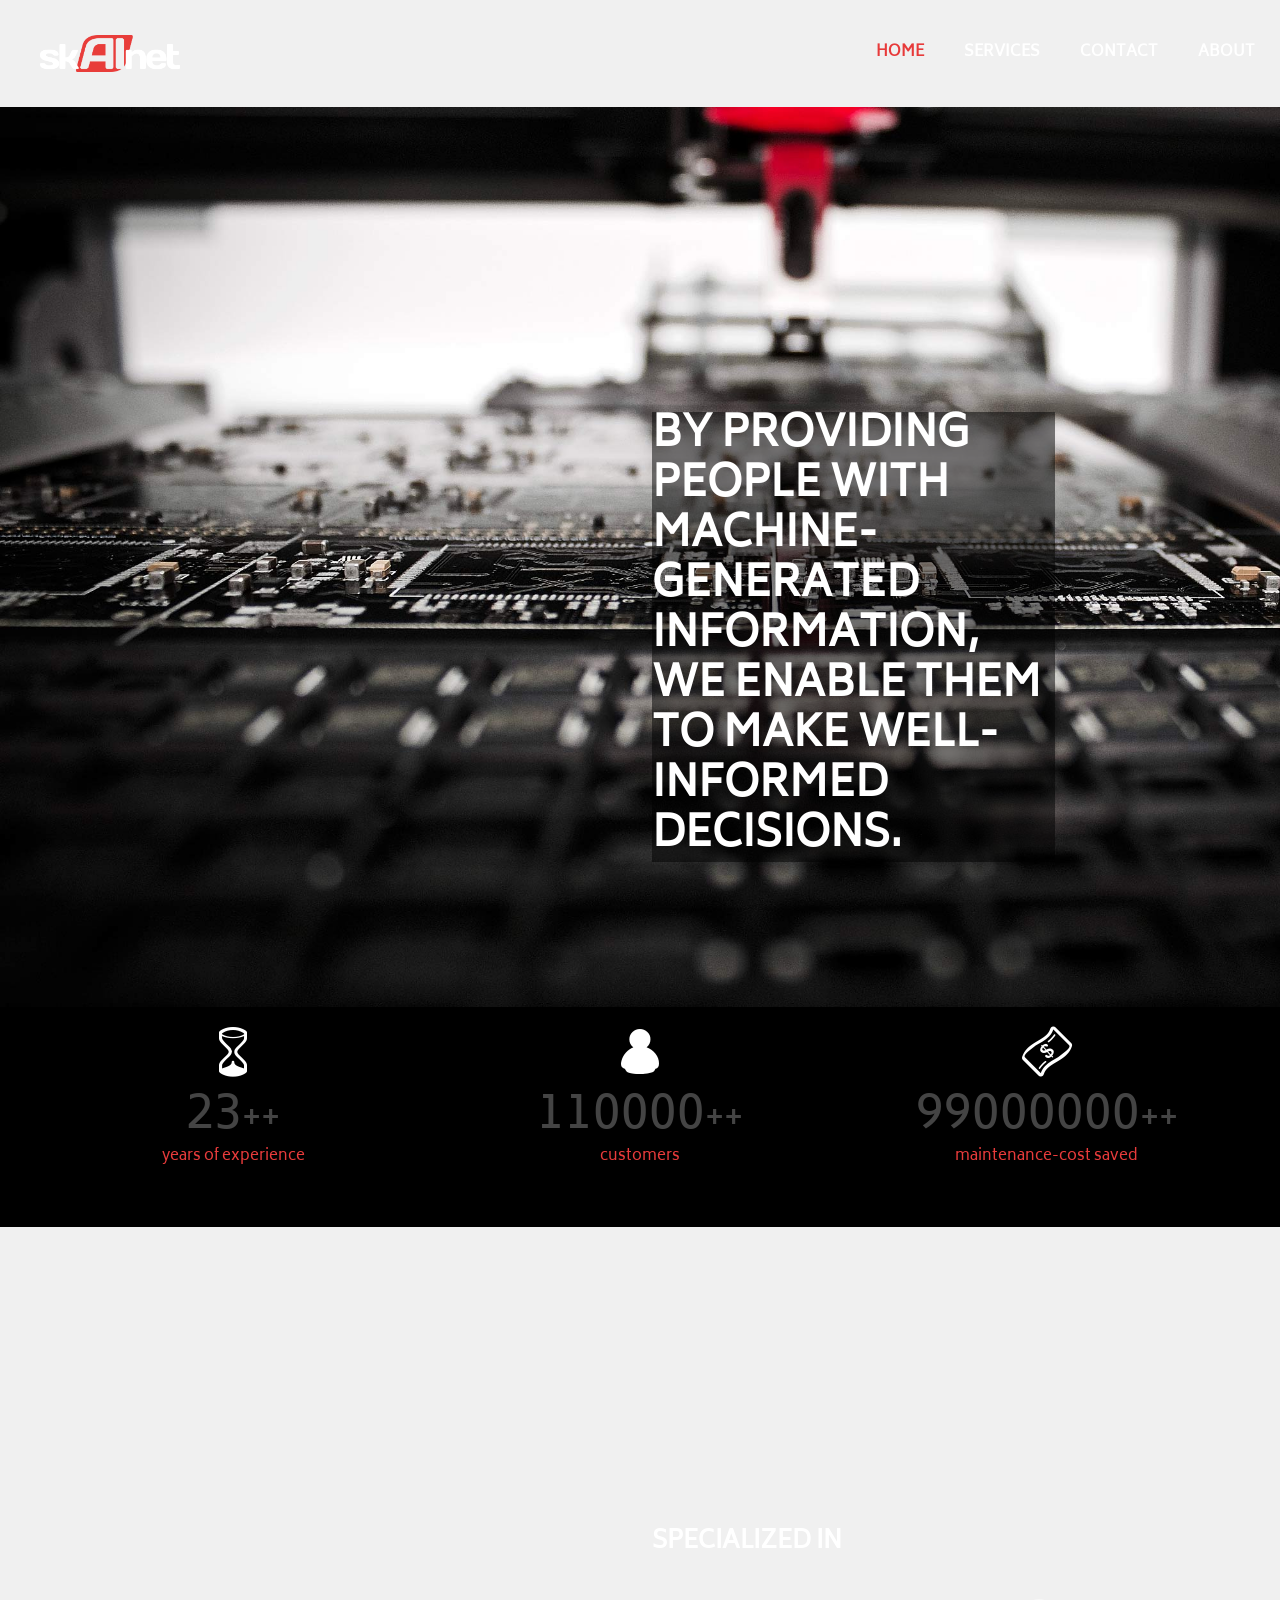
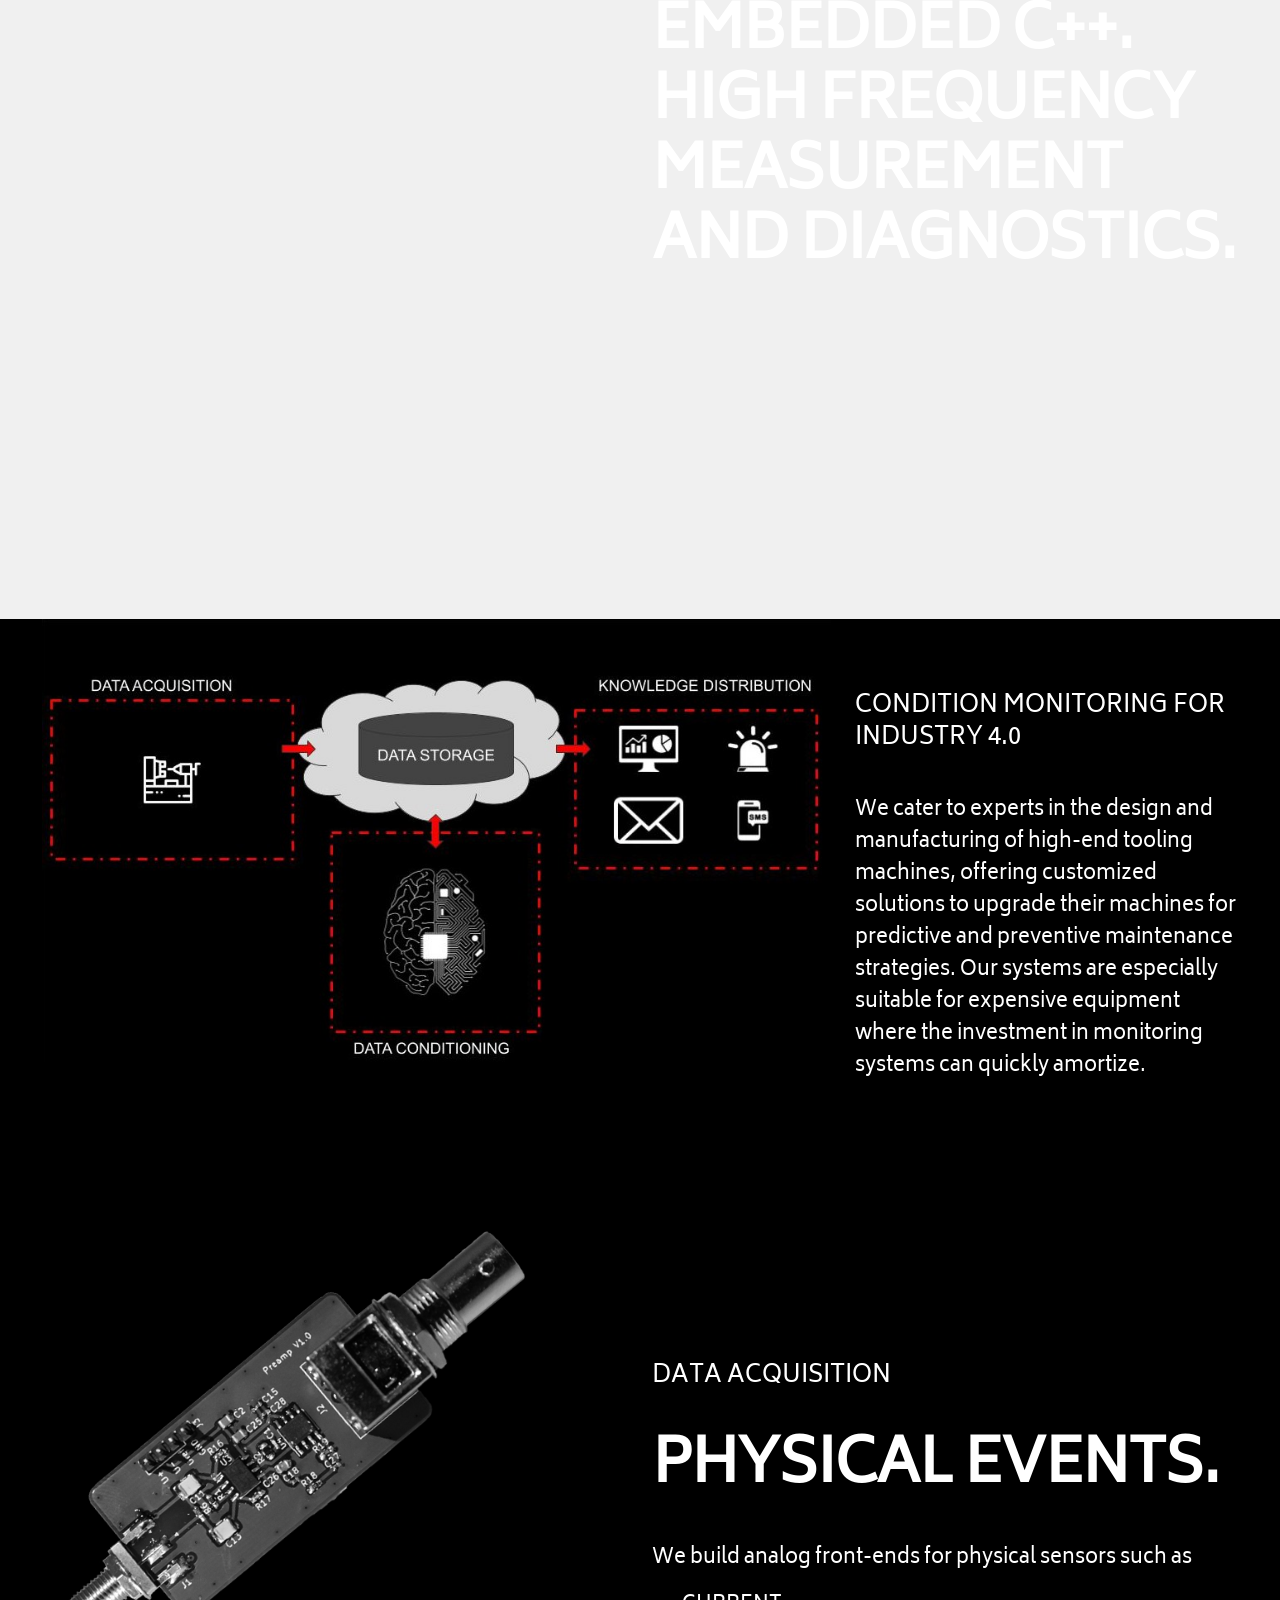
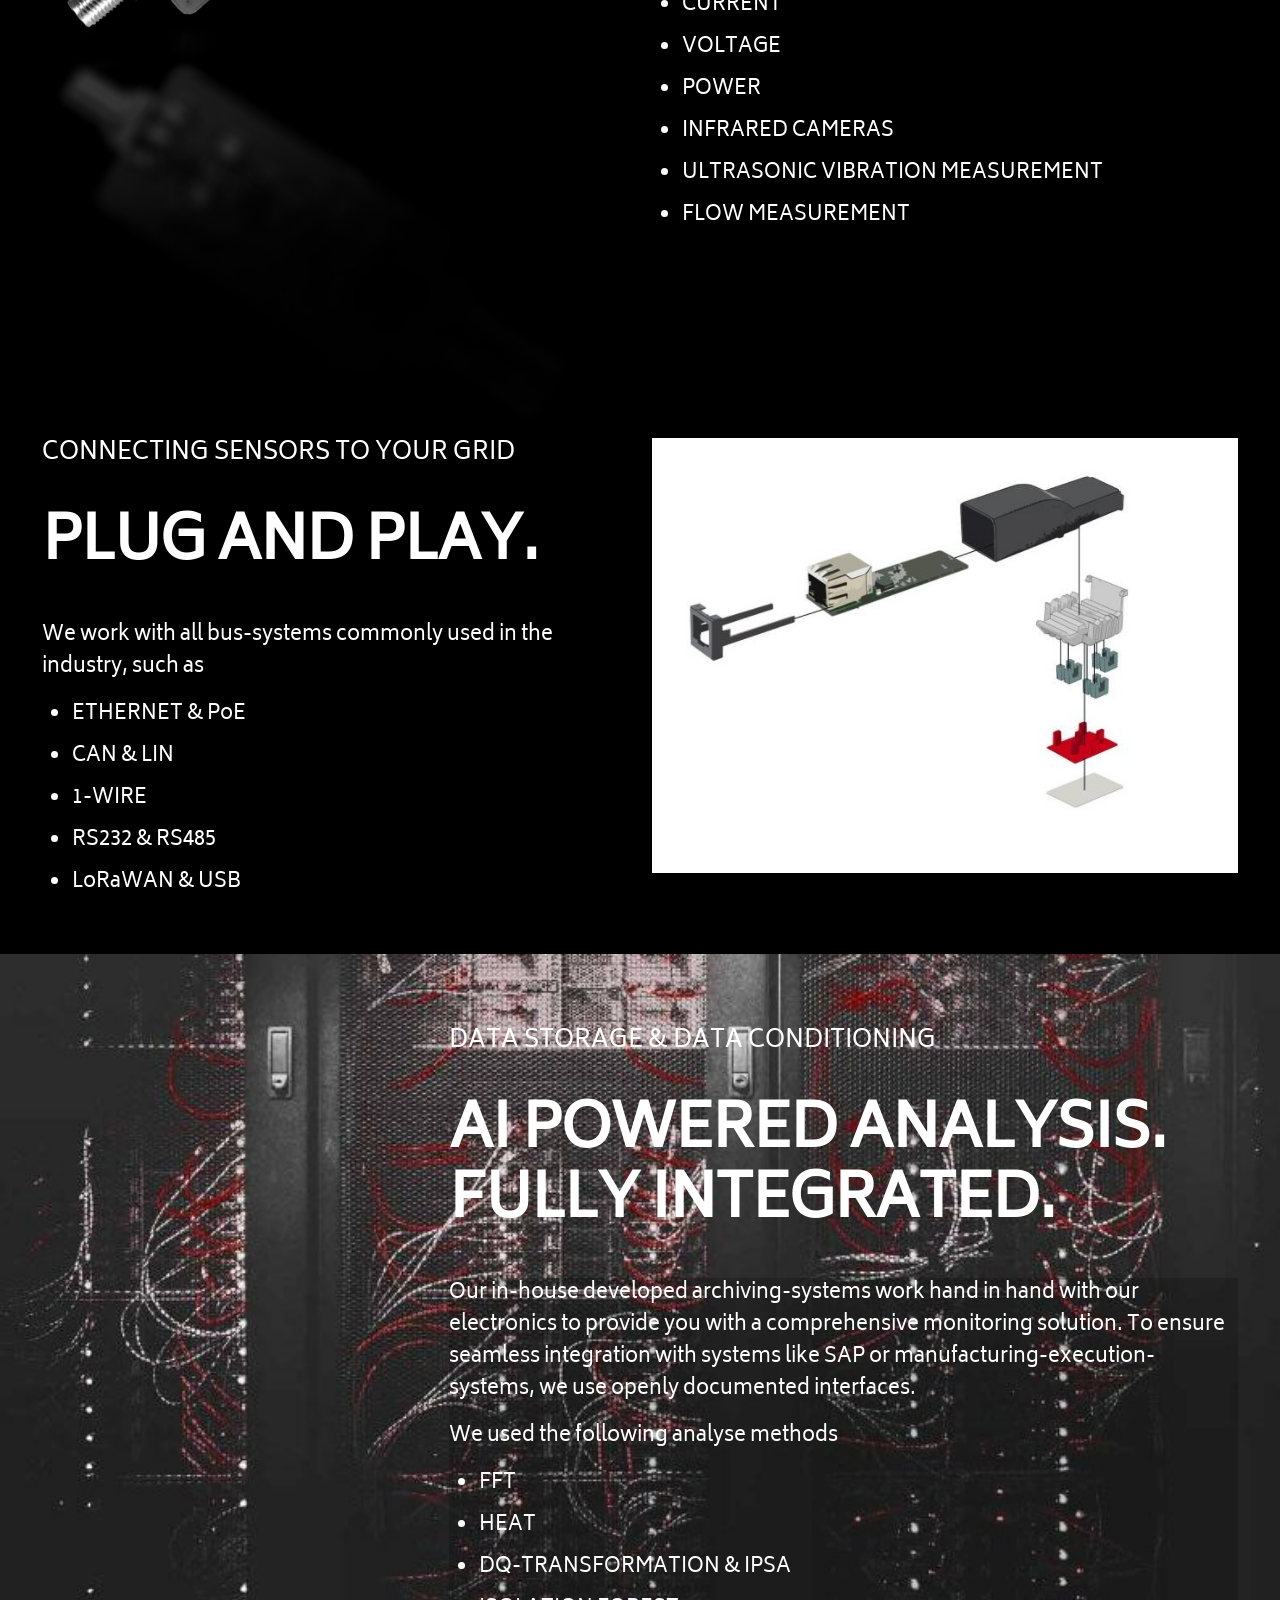
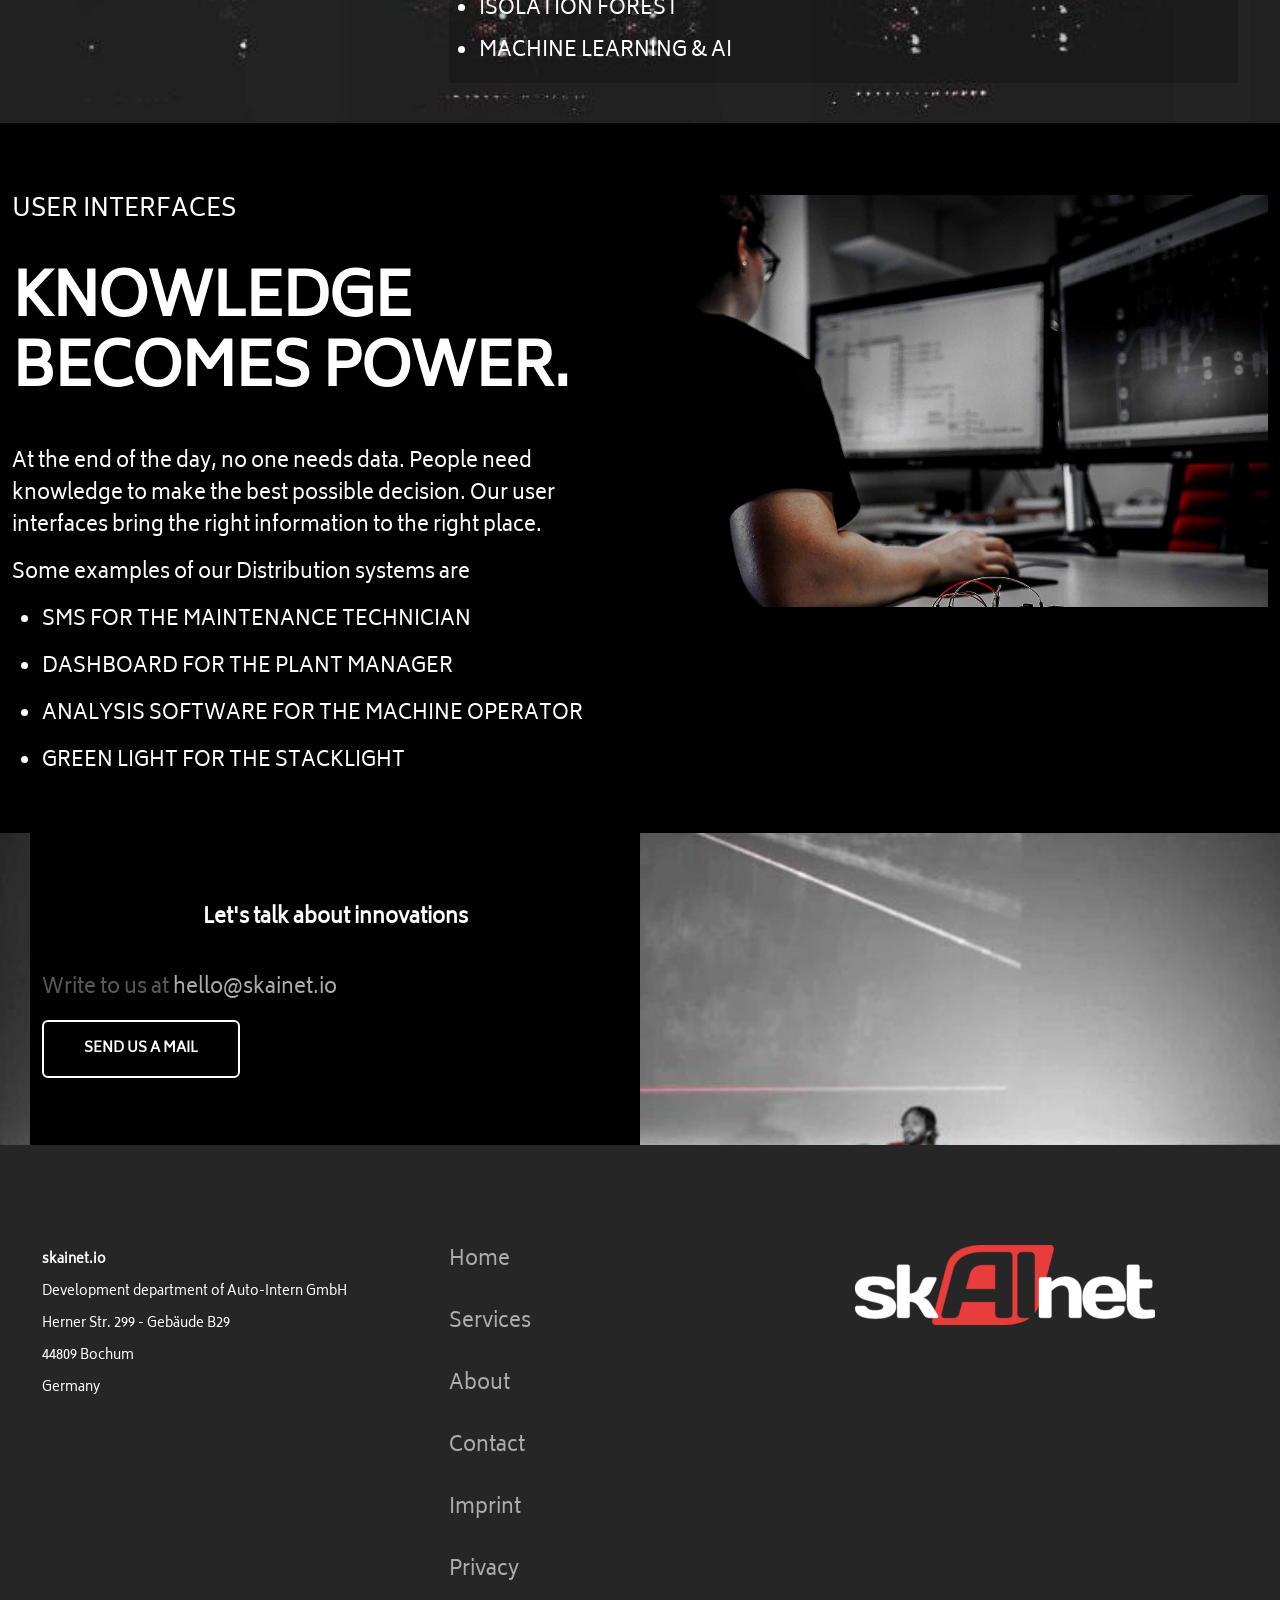
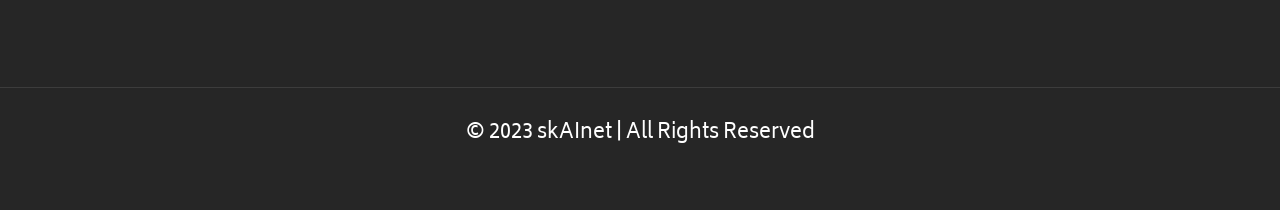
==== commit a7f62c99: "Replace contact form with mail link to hello@skainet.io Co-Authored-By: Claude Fable 5.2 <noreply@an" ====
--- a/index.html
+++ b/index.html
@@ -56,7 +56,6 @@
 /*# sourceURL=global-styles-inline-css */
 </style>
 
-<link rel='stylesheet' id='contact-form-7-css' href='wp-content/plugins/contact-form-7/includes/css/styles.css' media='all' />
 <link rel='stylesheet' id='parent-style-css' href='wp-content/themes/betheme/style.css' media='all' />
 <link rel='stylesheet' id='child-style-css' href='wp-content/themes/skainet/style.css' media='all' />
 <link rel='stylesheet' id='mfn-be-css' href='wp-content/themes/betheme/css/be.css' media='all' />
@@ -281,43 +280,7 @@
 </li>
 </ul></div></div></div></div></div><div  class="wrap mcb-wrap mcb-wrap-100178b8d one-second tablet-one-second mobile-one clearfix" data-desktop-col="one-second" data-tablet-col="tablet-one-second" data-mobile-col="mobile-one" style=""  ><div class="mcb-wrap-inner mcb-wrap-inner-100178b8d"><div class="mcb-wrap-background-overlay"></div><div  class="column mcb-column mcb-item-800l1uxtg one tablet-one mobile-one column_placeholder" style="" ><div class="mcb-column-inner mcb-column-inner-800l1uxtg mcb-item-placeholder-inner"><div class="placeholder">&nbsp;</div></div></div><div  class="column mcb-column mcb-item-ac46ad76a one tablet-one mobile-one column_image" style="" ><div class="mcb-column-inner mcb-column-inner-ac46ad76a mcb-item-image-inner"><div class="image_frame element_classes image_item no_link scale-with-grid alignnone no_border mfn-mask-shape " ><div class="image_wrapper"><img class="scale-with-grid" style="-webkit-mask-size:contain;-webkit-mask-position:center center;" src="wp-content/uploads/2022/09/skainet_io-working_in_kicad_blackness-1024x683.jpg" alt="skainet_io-working_in_kicad_blackness" title="" width="1024" height="683" /></div></div>
 </div></div></div></div></div></div><div class="section mcb-section mfn-default-section mcb-section-c2695f87c default-width"   style="" ><div class="mcb-background-overlay"></div><div class="section_wrapper mcb-section-inner mcb-section-inner-c2695f87c"><div  class="wrap mcb-wrap mcb-wrap-ec4ebbc60 one-second tablet-one-second mobile-one clearfix" data-desktop-col="one-second" data-tablet-col="tablet-one-second" data-mobile-col="mobile-one" style=""  ><div class="mcb-wrap-inner mcb-wrap-inner-ec4ebbc60"><div class="mcb-wrap-background-overlay"></div><div  class="column mcb-column mcb-item-66de08d31 one tablet-one mobile-one column_placeholder" style="" ><div class="mcb-column-inner mcb-column-inner-66de08d31 mcb-item-placeholder-inner"><div class="placeholder">&nbsp;</div></div></div><div  class="column mcb-column mcb-item-4effde71f one tablet-one mobile-one column_heading" style="" ><div class="mcb-column-inner mcb-column-inner-4effde71f mcb-item-heading-inner"><h5 class="title">Let's talk about innovations </h5></div></div><div  class="column mcb-column mcb-item-cd99e3be8 one tablet-one mobile-one column_visual" style="" ><div class="mcb-column-inner mcb-column-inner-cd99e3be8 mcb-item-visual-inner"><div class="mfn-visualeditor-content mfn-inline-editor"><p>
-<div class="wpcf7 no-js" id="wpcf7-f308-p6-o1" lang="en-US" dir="ltr" data-wpcf7-id="308">
-<div class="screen-reader-response"><p role="status" aria-live="polite" aria-atomic="true"></p> <ul></ul></div>
-<form action="./#wpcf7-f308-p6-o1" method="post" class="wpcf7-form init" aria-label="Contact form" novalidate="novalidate" data-status="init">
-<div style="display: none;">
-<input type="hidden" name="_wpcf7" value="308" />
-<input type="hidden" name="_wpcf7_version" value="6.0.5" />
-<input type="hidden" name="_wpcf7_locale" value="en_US" />
-<input type="hidden" name="_wpcf7_unit_tag" value="wpcf7-f308-p6-o1" />
-<input type="hidden" name="_wpcf7_container_post" value="6" />
-<input type="hidden" name="_wpcf7_posted_data_hash" value="" />
-</div>
-<div class="column one">
-	<p><span class="wpcf7-form-control-wrap" data-name="yourName"><input size="40" maxlength="400" class="wpcf7-form-control wpcf7-text wpcf7-validates-as-required" aria-required="true" aria-invalid="false" placeholder="Whats your name?*" value="" type="text" name="yourName" /></span>
-	</p>
-</div>
-<div class="column one-second">
-	<p><span class="wpcf7-form-control-wrap" data-name="yourSubject"><input size="40" maxlength="400" class="wpcf7-form-control wpcf7-text" aria-invalid="false" placeholder="Subject" value="" type="text" name="yourSubject" /></span>
-	</p>
-</div>
-<div class="column one-second">
-	<p><span class="wpcf7-form-control-wrap" data-name="yourCompany"><input size="40" maxlength="400" class="wpcf7-form-control wpcf7-text" aria-invalid="false" placeholder="What company do you work for?" value="" type="text" name="yourCompany" /></span>
-	</p>
-</div>
-<div class="column one">
-	<p><span class="wpcf7-form-control-wrap" data-name="yourMessage"><textarea cols="40" rows="4" maxlength="2000" class="wpcf7-form-control wpcf7-textarea wpcf7-validates-as-required" aria-required="true" aria-invalid="false" placeholder="What can we do for you?*" name="yourMessage"></textarea></span>
-	</p>
-</div>
-<div class="column one">
-	<p><span class="wpcf7-form-control-wrap" data-name="yourMail"><input size="40" maxlength="400" class="wpcf7-form-control wpcf7-text wpcf7-validates-as-required" aria-required="true" aria-invalid="false" placeholder="What is your email address?*" value="" type="text" name="yourMail" /></span>
-	</p>
-</div>
-<div class="column one">
-	<p><input class="wpcf7-form-control wpcf7-submit has-spinner" type="submit" value="SUBMIT" />
-	</p>
-</div><p style="display: none !important;" class="akismet-fields-container" data-prefix="_wpcf7_ak_"><label>&#916;<textarea name="_wpcf7_ak_hp_textarea" cols="45" rows="8" maxlength="100"></textarea></label><input type="hidden" id="ak_js_1" name="_wpcf7_ak_js" value="71"/><script>document.getElementById( "ak_js_1" ).setAttribute( "value", ( new Date() ).getTime() );</script></p><div class="wpcf7-response-output" aria-hidden="true"></div>
-</form>
-</div>
+Write to us at <a href="mailto:hello@skainet.io">hello@skainet.io</a></p><p><a class="button button_size_2" href="mailto:hello@skainet.io"><span class="button_label">SEND US A MAIL</span></a>
 </p></div></div></div></div></div><div  class="wrap mcb-wrap mcb-wrap-256c121fa one-second tablet-one-second mobile-one clearfix" data-desktop-col="one-second" data-tablet-col="tablet-one-second" data-mobile-col="mobile-one" style=""  ><div class="mcb-wrap-inner mcb-wrap-inner-256c121fa"><div class="mcb-wrap-background-overlay"></div><div class="mfn-drag-helper placeholder-wrap"></div></div></div></div></div></div><div class="section the_content no_content"><div class="section_wrapper"><div class="the_content_wrapper "></div></div></div>
 				<div class="section section-page-footer">
 					<div class="section_wrapper clearfix">
@@ -413,25 +376,6 @@
 wp.i18n.setLocaleData( { 'text direction\u0004ltr': [ 'ltr' ] } );
 //# sourceURL=wp-i18n-js-after
 </script>
-<script id="swv-js" src="wp-content/plugins/contact-form-7/includes/swv/js/index.js"></script>
-<script id="contact-form-7-js-translations">
-( function( domain, translations ) {
-	var localeData = translations.locale_data[ domain ] || translations.locale_data.messages;
-	localeData[""].domain = domain;
-	wp.i18n.setLocaleData( localeData, domain );
-} )( "contact-form-7", {"translation-revision-date":"2025-02-03 17:24:24+0000","generator":"GlotPress\/4.0.1","domain":"messages","locale_data":{"messages":{"":{"domain":"messages","plural-forms":"nplurals=2; plural=n != 1;","lang":"de"},"This contact form is placed in the wrong place.":["Dieses Kontaktformular wurde an der falschen Stelle platziert."],"Error:":["Fehler:"]}},"comment":{"reference":"includes\/js\/index.js"}} );
-//# sourceURL=contact-form-7-js-translations
-</script>
-<script id="contact-form-7-js-before">
-var wpcf7 = {
-    "api": {
-        "root": "https:\/\/skainet.io\/wp-json\/",
-        "namespace": "contact-form-7\/v1"
-    }
-};
-//# sourceURL=contact-form-7-js-before
-</script>
-<script id="contact-form-7-js" src="wp-content/plugins/contact-form-7/includes/js/index.js"></script>
 <script defer async id="tp-tools-js" src="wp-content/plugins/revslider/public/assets/js/rbtools.min.js"></script>
 <script defer async id="revmin-js" src="wp-content/plugins/revslider/public/assets/js/rs6.min.js"></script>
 <script id="jquery-ui-core-js-before">
@@ -459,6 +403,5 @@
 //# sourceURL=https://skainet.io/wp-includes/js/wp-emoji-loader.min.js
 </script>
 
-<script src="assets/static-form.js" defer></script>
 </body>
 </html>
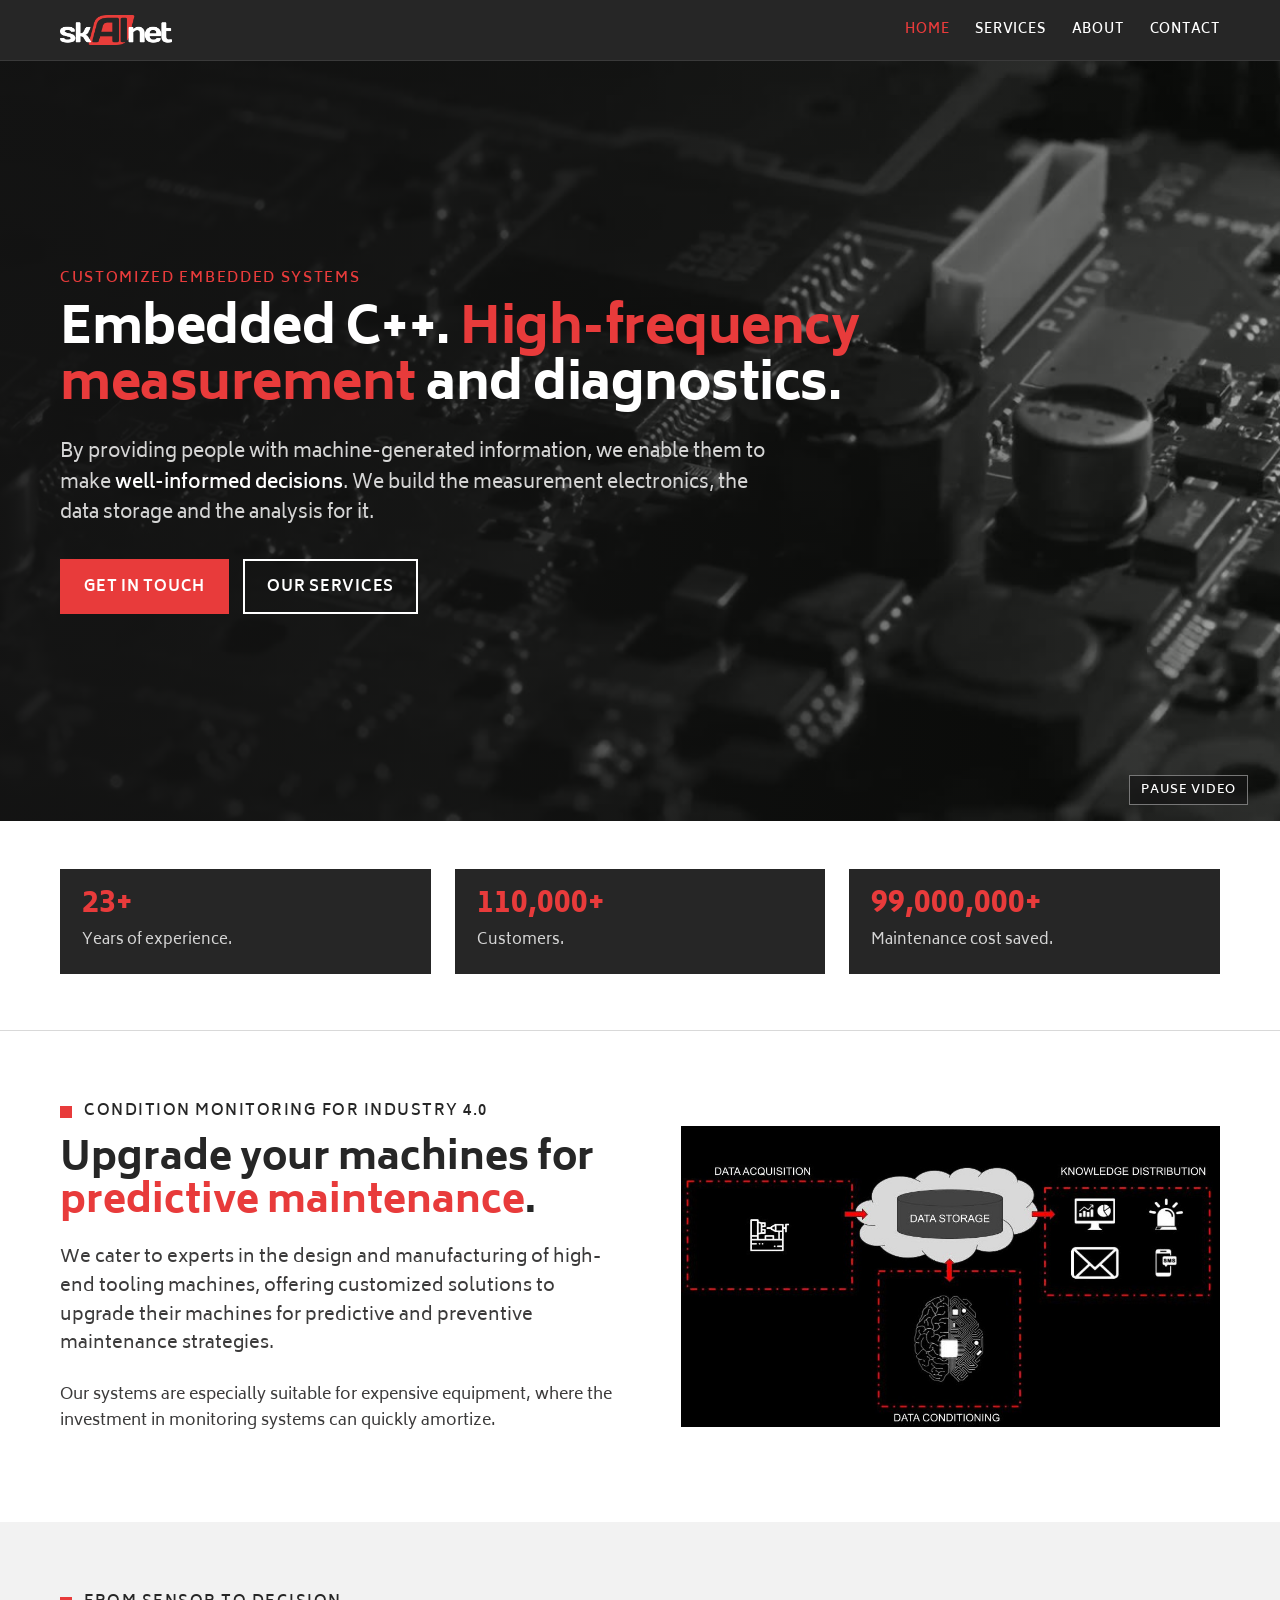
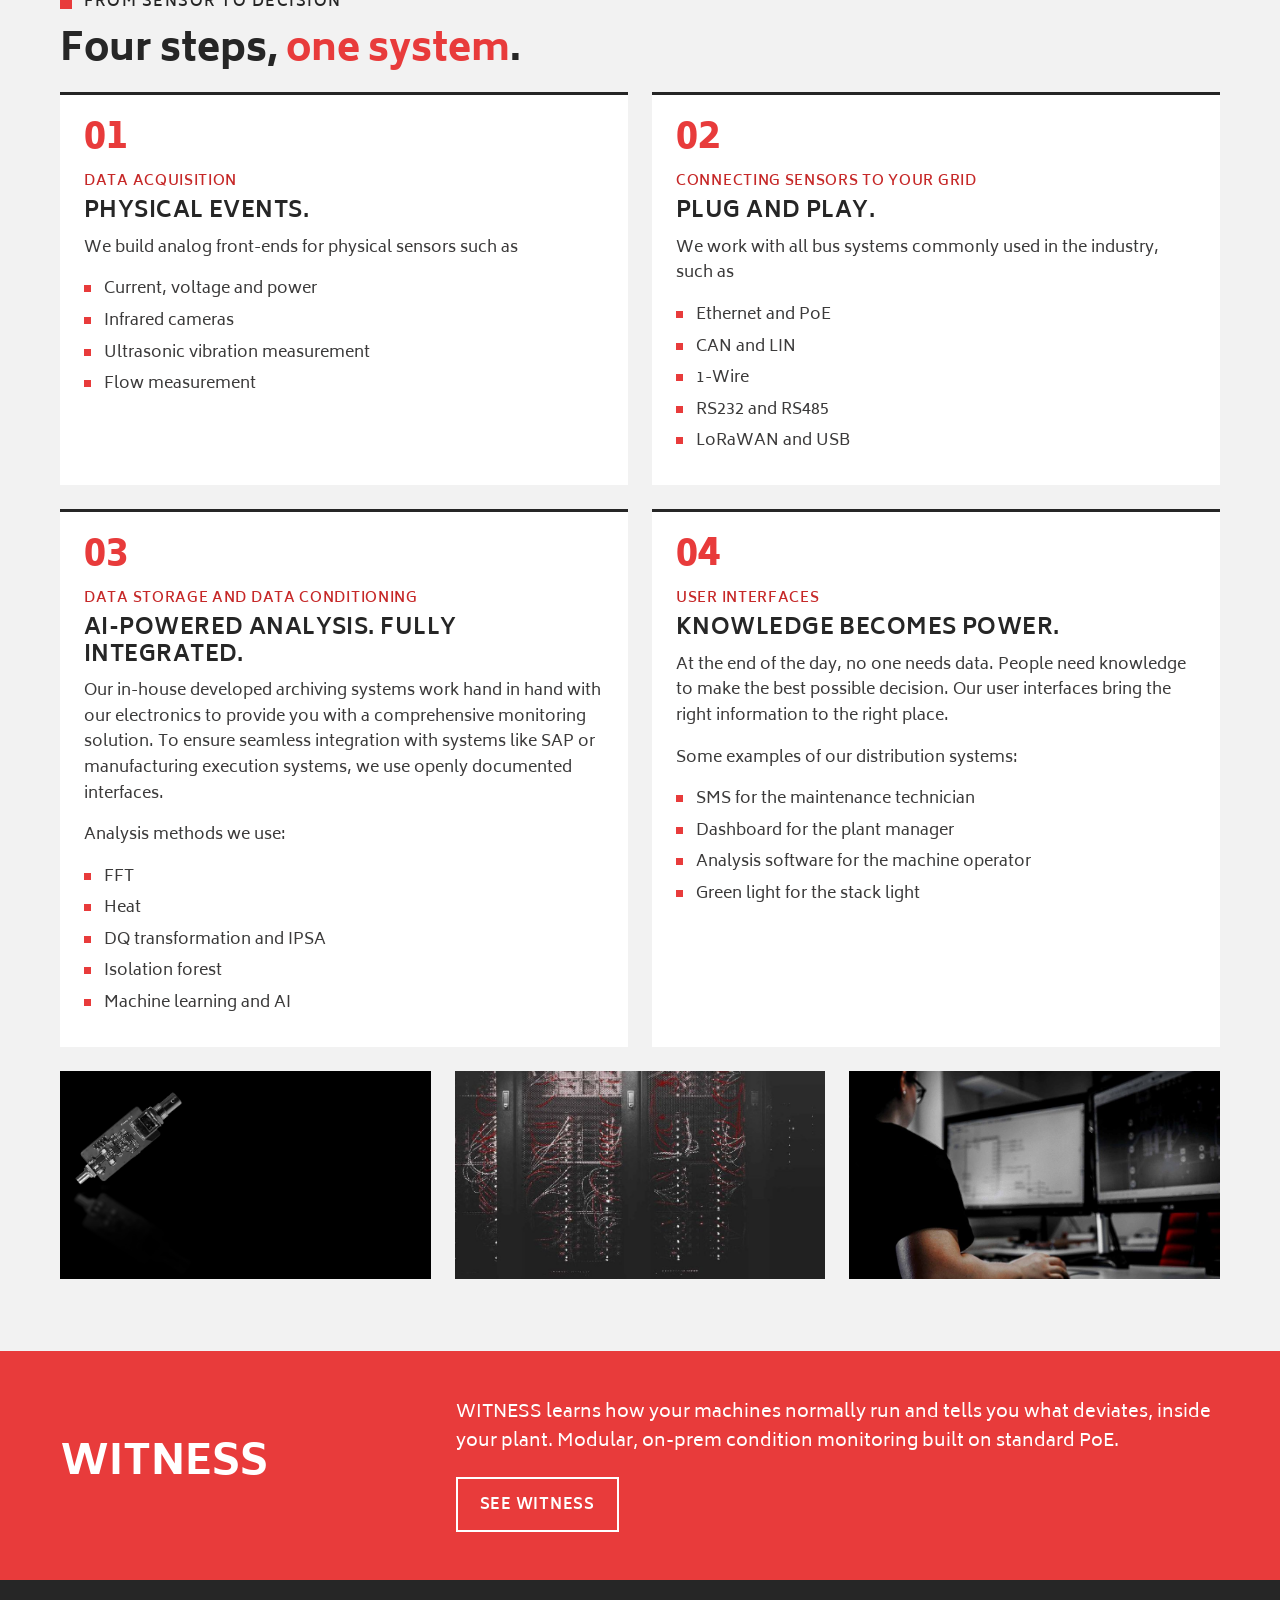
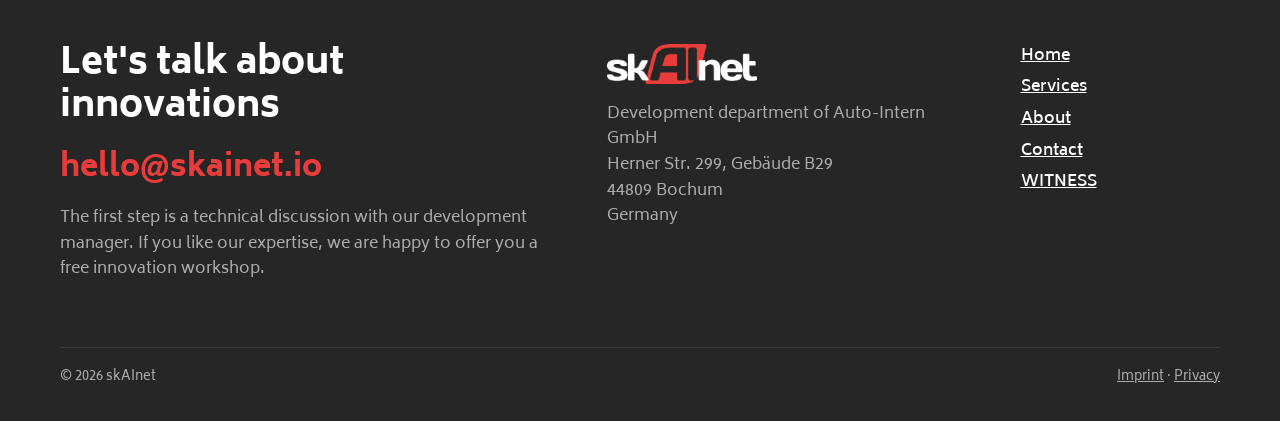
==== commit a3b61350: "Rebuild the site as hand-written HTML in the WITNESS style Replaces the WordPress mirror. Background" ====
--- a/index.html
+++ b/index.html
@@ -1,407 +1,163 @@
-<!DOCTYPE html>
-<html lang="de" class="no-js " itemscope itemtype="https://schema.org/WebPage" >
+<!doctype html>
+<html lang="en">
+<head>
+<meta charset="utf-8">
+<meta name="viewport" content="width=device-width, initial-scale=1">
+<title>skAInet: customized embedded systems</title>
+<meta name="description" content="skAInet builds measurement electronics, data storage and analysis for condition monitoring: embedded C++, high-frequency measurement and diagnostics.">
+<meta name="theme-color" content="#262626">
+<link rel="canonical" href="https://skainet.io/">
+<meta property="og:type" content="website">
+<meta property="og:site_name" content="skAInet">
+<meta property="og:title" content="skAInet: customized embedded systems">
+<meta property="og:description" content="skAInet builds measurement electronics, data storage and analysis for condition monitoring: embedded C++, high-frequency measurement and diagnostics.">
+<meta property="og:image" content="https://skainet.io/assets/img/og-image.jpg">
+<meta name="twitter:card" content="summary_large_image">
+<link rel="icon" href="favicon.ico" sizes="any">
+<link rel="icon" href="assets/img/favicon-32.png" type="image/png" sizes="32x32">
+<link rel="apple-touch-icon" href="assets/img/apple-touch-icon.png">
+<link rel="preload" href="assets/fonts/biryani/biryani-extrabold.woff2" as="font" type="font/woff2" crossorigin>
+<link rel="preload" href="assets/fonts/biryani/biryani-regular.woff2" as="font" type="font/woff2" crossorigin>
+<link rel="stylesheet" href="assets/css/style.css">
+</head>
+<body>
+<a class="skip" href="#main">Skip to content</a>
 
-<head>
+<header class="topbar">
+  <div class="wrap">
+    <a class="brand" href="./" aria-label="skAInet, home"><img src="assets/img/skainet-logo-white.png" width="800" height="214" alt="skAInet"></a>
+    <button class="navtoggle" type="button" aria-expanded="false" aria-controls="nav">Menu</button>
+    <nav id="nav" aria-label="Main">
+      <ul>
+        <li><a href="./" aria-current="page">Home</a></li>
+        <li><a href="services/">Services</a></li>
+        <li><a href="about/">About</a></li>
+        <li><a href="contact/">Contact</a></li>
+      </ul>
+    </nav>
+  </div>
+</header>
 
-<meta charset="UTF-8" />
-<link rel="alternate" hreflang="de-DE" href="./"/>
-<title>Skainet &#8211; CUSTOMIZED EMBEDDED-SYSTEMS.</title>
-<meta name='robots' content='max-image-preview:large' />
-<meta name="format-detection" content="telephone=no">
-<meta name="viewport" content="width=device-width, initial-scale=1, maximum-scale=1" />
-<meta name="theme-color" content="#ffffff" media="(prefers-color-scheme: light)">
-<meta name="theme-color" content="#ffffff" media="(prefers-color-scheme: dark)">
-<style id="wp-img-auto-sizes-contain-inline-css">
-img:is([sizes=auto i],[sizes^="auto," i]){contain-intrinsic-size:3000px 1500px}
-/*# sourceURL=wp-img-auto-sizes-contain-inline-css */
-</style>
-<link rel='stylesheet' id='layerslider-css' href='wp-content/plugins/LayerSlider/assets/static/layerslider/css/layerslider.css' media='all' />
-<style id="wp-emoji-styles-inline-css">
+<main id="main">
+<section class="hero hero-media" id="top">
+  <video class="bg" muted loop playsinline autoplay preload="metadata" poster="assets/video/pcb.jpg" aria-hidden="true" tabindex="-1"><source src="assets/video/pcb.mp4" type="video/mp4"></video>
+  <button class="vtoggle" type="button" aria-pressed="false">Pause video</button>
+  <div class="wrap">
+    <div class="hero-text">
+      <p class="kicker">Customized embedded systems</p>
+      <h1>Embedded C++. <span class="red">High-frequency measurement</span> and diagnostics.</h1>
+      <p class="lead">By providing people with machine-generated information, we enable them to make <strong>well-informed decisions</strong>. We build the measurement electronics, the data storage and the analysis for it.</p>
+      <div class="actions">
+        <a class="btn btn-primary" href="mailto:hello@skainet.io">Get in touch</a>
+        <a class="btn btn-ghost" href="services/">Our services</a>
+      </div>
+    </div>
+  </div>
+</section>
 
-	img.wp-smiley, img.emoji {
-		display: inline !important;
-		border: none !important;
-		box-shadow: none !important;
-		height: 1em !important;
-		width: 1em !important;
-		margin: 0 0.07em !important;
-		vertical-align: -0.1em !important;
-		background: none !important;
-		padding: 0 !important;
-	}
-/*# sourceURL=wp-emoji-styles-inline-css */
-</style>
-<style id="wp-block-library-inline-css">
-:root{--wp-block-synced-color:#7a00df;--wp-block-synced-color--rgb:122,0,223;--wp-bound-block-color:var(--wp-block-synced-color);--wp-editor-canvas-background:#ddd;--wp-admin-theme-color:#007cba;--wp-admin-theme-color--rgb:0,124,186;--wp-admin-theme-color-darker-10:#006ba1;--wp-admin-theme-color-darker-10--rgb:0,107,160.5;--wp-admin-theme-color-darker-20:#005a87;--wp-admin-theme-color-darker-20--rgb:0,90,135;--wp-admin-border-width-focus:2px}@media (min-resolution:192dpi){:root{--wp-admin-border-width-focus:1.5px}}.wp-element-button{cursor:pointer}:root .has-very-light-gray-background-color{background-color:#eee}:root .has-very-dark-gray-background-color{background-color:#313131}:root .has-very-light-gray-color{color:#eee}:root .has-very-dark-gray-color{color:#313131}:root .has-vivid-green-cyan-to-vivid-cyan-blue-gradient-background{background:linear-gradient(135deg,#00d084,#0693e3)}:root .has-purple-crush-gradient-background{background:linear-gradient(135deg,#34e2e4,#4721fb 50%,#ab1dfe)}:root .has-hazy-dawn-gradient-background{background:linear-gradient(135deg,#faaca8,#dad0ec)}:root .has-subdued-olive-gradient-background{background:linear-gradient(135deg,#fafae1,#67a671)}:root .has-atomic-cream-gradient-background{background:linear-gradient(135deg,#fdd79a,#004a59)}:root .has-nightshade-gradient-background{background:linear-gradient(135deg,#330968,#31cdcf)}:root .has-midnight-gradient-background{background:linear-gradient(135deg,#020381,#2874fc)}:root{--wp--preset--font-size--normal:16px;--wp--preset--font-size--huge:42px}.has-regular-font-size{font-size:1em}.has-larger-font-size{font-size:2.625em}.has-normal-font-size{font-size:var(--wp--preset--font-size--normal)}.has-huge-font-size{font-size:var(--wp--preset--font-size--huge)}:root .has-text-align-center{text-align:center}:root .has-text-align-left{text-align:left}:root .has-text-align-right{text-align:right}.has-fit-text{white-space:nowrap!important}#end-resizable-editor-section{display:none}.aligncenter{clear:both}.items-justified-left{justify-content:flex-start}.items-justified-center{justify-content:center}.items-justified-right{justify-content:flex-end}.items-justified-space-between{justify-content:space-between}.screen-reader-text{word-wrap:normal!important;border:0;clip-path:inset(50%);height:1px;margin:-1px;overflow:hidden;padding:0;position:absolute;width:1px;word-break:normal!important}.screen-reader-text:focus{background-color:#ddd;clip-path:none;color:#444;display:block;font-size:1em;height:auto;left:5px;line-height:normal;padding:15px 23px 14px;text-decoration:none;top:5px;width:auto;z-index:100000}html :where(.has-border-color){border-style:solid}html :where([style^=border-color],[style*=";border-color"],[style*="; border-color"]){border-style:solid}html :where([style^=border-top-color],[style*=";border-top-color"],[style*="; border-top-color"]){border-top-style:solid}html :where([style^=border-right-color],[style*=";border-right-color"],[style*="; border-right-color"]){border-right-style:solid}html :where([style^=border-bottom-color],[style*=";border-bottom-color"],[style*="; border-bottom-color"]){border-bottom-style:solid}html :where([style^=border-left-color],[style*=";border-left-color"],[style*="; border-left-color"]){border-left-style:solid}html :where([style^=border-width],[style*=";border-width"],[style*="; border-width"]){border-style:solid}html :where([style^=border-top-width],[style*=";border-top-width"],[style*="; border-top-width"]){border-top-style:solid}html :where([style^=border-right-width],[style*=";border-right-width"],[style*="; border-right-width"]){border-right-style:solid}html :where([style^=border-bottom-width],[style*=";border-bottom-width"],[style*="; border-bottom-width"]){border-bottom-style:solid}html :where([style^=border-left-width],[style*=";border-left-width"],[style*="; border-left-width"]){border-left-style:solid}html :where(img[class*=wp-image-]){height:auto;max-width:100%}:where(figure){margin:0 0 1em}html :where(.is-position-sticky){--wp-admin--admin-bar--position-offset:var(--wp-admin--admin-bar--height,0px)}@media screen and (max-width:600px){html :where(.is-position-sticky){--wp-admin--admin-bar--position-offset:0px}}
+<section class="refs" aria-label="skAInet in numbers">
+  <div class="wrap">
+    <div class="grid cols-3 facts">
+      <div class="fact"><b>23+</b><span>Years of experience.</span></div>
+      <div class="fact"><b>110,000+</b><span>Customers.</span></div>
+      <div class="fact"><b>99,000,000+</b><span>Maintenance cost saved.</span></div>
+    </div>
+  </div>
+</section>
 
-/*# sourceURL=/wp-includes/css/dist/block-library/common.min.css */
-</style>
-<style id="wp-block-image-inline-css">
-.wp-block-image>a,.wp-block-image>figure>a{display:inline-block}.wp-block-image img{box-sizing:border-box;height:auto;max-width:100%;vertical-align:bottom}@media not (prefers-reduced-motion){.wp-block-image img.hide{visibility:hidden}.wp-block-image img.show{animation:show-content-image .4s}}.wp-block-image[style*=border-radius] img,.wp-block-image[style*=border-radius]>a{border-radius:inherit}.wp-block-image.has-custom-border img{box-sizing:border-box}.wp-block-image.aligncenter{text-align:center}.wp-block-image.alignfull>a,.wp-block-image.alignwide>a{width:100%}.wp-block-image.alignfull img,.wp-block-image.alignwide img{height:auto;width:100%}.wp-block-image .aligncenter,.wp-block-image .alignleft,.wp-block-image .alignright,.wp-block-image.aligncenter,.wp-block-image.alignleft,.wp-block-image.alignright{display:table}.wp-block-image .aligncenter>figcaption,.wp-block-image .alignleft>figcaption,.wp-block-image .alignright>figcaption,.wp-block-image.aligncenter>figcaption,.wp-block-image.alignleft>figcaption,.wp-block-image.alignright>figcaption{caption-side:bottom;display:table-caption}.wp-block-image .alignleft{float:left;margin:.5em 1em .5em 0}.wp-block-image .alignright{float:right;margin:.5em 0 .5em 1em}.wp-block-image .aligncenter{margin-left:auto;margin-right:auto}.wp-block-image :where(figcaption){margin-bottom:1em;margin-top:.5em}.wp-block-image.is-style-circle-mask img{border-radius:9999px}@supports ((-webkit-mask-image:none) or (mask-image:none)) or (-webkit-mask-image:none){.wp-block-image.is-style-circle-mask img{border-radius:0;-webkit-mask-image:url('data:image/svg+xml;utf8,<svg viewBox="0 0 100 100" xmlns="http://www.w3.org/2000/svg"><circle cx="50" cy="50" r="50"/></svg>');mask-image:url('data:image/svg+xml;utf8,<svg viewBox="0 0 100 100" xmlns="http://www.w3.org/2000/svg"><circle cx="50" cy="50" r="50"/></svg>');mask-mode:alpha;-webkit-mask-position:center;mask-position:center;-webkit-mask-repeat:no-repeat;mask-repeat:no-repeat;-webkit-mask-size:contain;mask-size:contain}}:root :where(.wp-block-image.is-style-rounded img,.wp-block-image .is-style-rounded img){border-radius:9999px}.wp-block-image figure{margin:0}.wp-lightbox-container{display:flex;flex-direction:column;position:relative}.wp-lightbox-container img{cursor:zoom-in}.wp-lightbox-container img:hover+button{opacity:1}.wp-lightbox-container button{align-items:center;backdrop-filter:blur(16px) saturate(180%);background-color:rgba(90,90,90,.25);border:none;border-radius:4px;cursor:zoom-in;display:flex;height:20px;justify-content:center;opacity:0;padding:0;position:absolute;right:16px;text-align:center;top:16px;width:20px;z-index:100}@media not (prefers-reduced-motion){.wp-lightbox-container button{transition:opacity .2s ease}}.wp-lightbox-container button:focus-visible{outline:3px auto rgba(90,90,90,.25);outline:3px auto -webkit-focus-ring-color;outline-offset:3px}.wp-lightbox-container button:hover{cursor:pointer;opacity:1}.wp-lightbox-container button:focus{opacity:1}.wp-lightbox-container button:focus,.wp-lightbox-container button:hover,.wp-lightbox-container button:not(:hover):not(:active):not(.has-background){background-color:rgba(90,90,90,.25);border:none}.wp-lightbox-overlay{box-sizing:border-box;cursor:zoom-out;height:100vh;left:0;overflow:hidden;position:fixed;top:0;visibility:hidden;width:100%;z-index:100000}.wp-lightbox-overlay .wp-lightbox-close-button{align-items:center;cursor:pointer;display:flex;font-family:inherit;gap:8px;justify-content:center;line-height:1;min-height:40px;min-width:40px;padding:0 4px;position:absolute;right:calc(env(safe-area-inset-right) + 16px);top:calc(env(safe-area-inset-top) + 16px);z-index:5000000}.wp-lightbox-overlay .wp-lightbox-close-button:focus,.wp-lightbox-overlay .wp-lightbox-close-button:hover,.wp-lightbox-overlay .wp-lightbox-close-button:not(:hover):not(:active):not(.has-background){background:none;border:none}.wp-lightbox-overlay .wp-lightbox-close-button:has(.wp-lightbox-close-text:not([hidden])) .wp-lightbox-close-icon svg{height:1em;width:1em}.wp-lightbox-overlay .wp-lightbox-close-icon svg{display:block}.wp-lightbox-overlay .wp-lightbox-navigation-button-next,.wp-lightbox-overlay .wp-lightbox-navigation-button-prev{align-items:center;bottom:16px;cursor:pointer;display:flex;font-family:inherit;gap:4px;justify-content:center;line-height:1;min-height:40px;min-width:40px;padding:0 8px;position:absolute;z-index:2000002}.wp-lightbox-overlay .wp-lightbox-navigation-button-next[hidden],.wp-lightbox-overlay .wp-lightbox-navigation-button-prev[hidden]{display:none}@media (min-width:960px){.wp-lightbox-overlay .wp-lightbox-navigation-button-next,.wp-lightbox-overlay .wp-lightbox-navigation-button-prev{bottom:50%;transform:translateY(-50%)}}.wp-lightbox-overlay .wp-lightbox-navigation-button-next:focus,.wp-lightbox-overlay .wp-lightbox-navigation-button-next:hover,.wp-lightbox-overlay .wp-lightbox-navigation-button-next:not(:hover):not(:active):not(.has-background),.wp-lightbox-overlay .wp-lightbox-navigation-button-prev:focus,.wp-lightbox-overlay .wp-lightbox-navigation-button-prev:hover,.wp-lightbox-overlay .wp-lightbox-navigation-button-prev:not(:hover):not(:active):not(.has-background){background:none;border:none;padding:0 8px}.wp-lightbox-overlay .wp-lightbox-navigation-button-next:has(.wp-lightbox-navigation-text:not([hidden])) .wp-lightbox-navigation-icon svg,.wp-lightbox-overlay .wp-lightbox-navigation-button-prev:has(.wp-lightbox-navigation-text:not([hidden])) .wp-lightbox-navigation-icon svg{display:block;height:1.5em;width:1.5em}.wp-lightbox-overlay .wp-lightbox-navigation-button-prev{left:calc(env(safe-area-inset-left) + 16px)}.wp-lightbox-overlay .wp-lightbox-navigation-button-next{right:calc(env(safe-area-inset-right) + 16px)}.wp-lightbox-overlay .wp-lightbox-navigation-icon svg{vertical-align:middle}.wp-lightbox-overlay .lightbox-image-container{height:var(--wp--lightbox-container-height);left:50%;overflow:hidden;position:absolute;top:50%;transform:translate(-50%,-50%);transform-origin:top left;width:var(--wp--lightbox-container-width);z-index:2000001}.wp-lightbox-overlay .wp-block-image{align-items:center;box-sizing:border-box;display:flex;height:100%;justify-content:center;margin:0;position:relative;transform-origin:0 0;width:100%;z-index:3000000}.wp-lightbox-overlay .wp-block-image img{height:var(--wp--lightbox-image-height);min-height:var(--wp--lightbox-image-height);min-width:var(--wp--lightbox-image-width);width:var(--wp--lightbox-image-width)}.wp-lightbox-overlay .wp-block-image figcaption{display:none}.wp-lightbox-overlay button{background:none;border:none}.wp-lightbox-overlay .scrim{background-color:#fff;height:100%;opacity:.9;position:absolute;width:100%;z-index:2000000}.wp-lightbox-overlay.active{visibility:visible}@media not (prefers-reduced-motion){.wp-lightbox-overlay.active{animation:turn-on-visibility .25s both}.wp-lightbox-overlay.active img{animation:turn-on-visibility .35s both}.wp-lightbox-overlay.show-closing-animation:not(.active){animation:turn-off-visibility .35s both}.wp-lightbox-overlay.show-closing-animation:not(.active) img{animation:turn-off-visibility .25s both}.wp-lightbox-overlay.zoom.active{animation:none;opacity:1;visibility:visible}.wp-lightbox-overlay.zoom.active .lightbox-image-container{animation:lightbox-zoom-in .4s}.wp-lightbox-overlay.zoom.active .lightbox-image-container img{animation:none}.wp-lightbox-overlay.zoom.active .scrim{animation:turn-on-visibility .4s forwards}.wp-lightbox-overlay.zoom.show-closing-animation:not(.active){animation:none}.wp-lightbox-overlay.zoom.show-closing-animation:not(.active) .lightbox-image-container{animation:lightbox-zoom-out .4s}.wp-lightbox-overlay.zoom.show-closing-animation:not(.active) .lightbox-image-container img{animation:none}.wp-lightbox-overlay.zoom.show-closing-animation:not(.active) .scrim{animation:turn-off-visibility .4s forwards}}@keyframes show-content-image{0%{visibility:hidden}99%{visibility:hidden}to{visibility:visible}}@keyframes turn-on-visibility{0%{opacity:0}to{opacity:1}}@keyframes turn-off-visibility{0%{opacity:1;visibility:visible}99%{opacity:0;visibility:visible}to{opacity:0;visibility:hidden}}@keyframes lightbox-zoom-in{0%{transform:translate(calc((-100vw + var(--wp--lightbox-scrollbar-width))/2 + var(--wp--lightbox-initial-left-position)),calc(-50vh + var(--wp--lightbox-initial-top-position))) scale(var(--wp--lightbox-scale))}to{transform:translate(-50%,-50%) scale(1)}}@keyframes lightbox-zoom-out{0%{transform:translate(-50%,-50%) scale(1);visibility:visible}99%{visibility:visible}to{transform:translate(calc((-100vw + var(--wp--lightbox-scrollbar-width))/2 + var(--wp--lightbox-initial-left-position)),calc(-50vh + var(--wp--lightbox-initial-top-position))) scale(var(--wp--lightbox-scale));visibility:hidden}}
-/*# sourceURL=https://skainet.io/wp-includes/blocks/image/style.min.css */
-</style>
-<style id="wp-block-paragraph-inline-css">
-.is-small-text{font-size:.875em}.is-regular-text{font-size:1em}.is-large-text{font-size:2.25em}.is-larger-text{font-size:3em}.has-drop-cap:not(:focus):first-letter{float:left;font-size:8.4em;font-style:normal;font-weight:100;line-height:.68;margin:.05em .1em 0 0;text-transform:uppercase}body.rtl .has-drop-cap:not(:focus):first-letter{float:none;margin-left:.1em}p.has-drop-cap.has-background{overflow:hidden}:root :where(p.has-background){padding:1.25em 2.375em}:where(p.has-text-color:not(.has-link-color)) a{color:inherit}p.has-text-align-left[style*="writing-mode:vertical-lr"],p.has-text-align-right[style*="writing-mode:vertical-rl"]{rotate:180deg}
-/*# sourceURL=https://skainet.io/wp-includes/blocks/paragraph/style.min.css */
-</style>
+<section class="section" aria-labelledby="cm-h">
+  <div class="wrap split">
+    <div>
+      <h2 class="label" id="cm-h">Condition monitoring for Industry 4.0</h2>
+      <h3 class="title">Upgrade your machines for <span class="red">predictive maintenance</span>.</h3>
+      <p class="intro">We cater to experts in the design and manufacturing of high-end tooling machines, offering customized solutions to upgrade their machines for predictive and preventive maintenance strategies.</p>
+      <p>Our systems are especially suitable for expensive equipment, where the investment in monitoring systems can quickly amortize.</p>
+    </div>
+    <figure class="shot dark"><img src="assets/img/condition-monitoring.jpg" width="956" height="536" alt="Diagram: data acquisition feeds data storage and data conditioning, which feed knowledge distribution by dashboard, stack light, mail and phone." loading="lazy"></figure>
+  </div>
+</section>
 
-<style id="classic-theme-styles-inline-css">
-/*! This file is auto-generated */
-.wp-block-button__link{color:#fff;background-color:#32373c;border-radius:9999px;box-shadow:none;text-decoration:none;padding:calc(.667em + 2px) calc(1.333em + 2px);font-size:1.125em}.wp-block-file__button{background:#32373c;color:#fff;text-decoration:none}
-/*# sourceURL=/wp-includes/css/classic-themes.min.css */
-</style>
+<section class="section alt" aria-labelledby="chain-h">
+  <div class="wrap">
+    <h2 class="label" id="chain-h">From sensor to decision</h2>
+    <h3 class="title">Four steps, <span class="red">one system</span>.</h3>
+    <div class="grid cols-2 steps">
+      <div class="panel step">
+        <span class="num">01</span>
+        <p class="what">Data acquisition</p>
+        <h3>Physical events.</h3>
+        <p>We build analog front-ends for physical sensors such as</p>
+        <ul class="sq"><li>Current, voltage and power</li><li>Infrared cameras</li><li>Ultrasonic vibration measurement</li><li>Flow measurement</li></ul>
+      </div>
+      <div class="panel step">
+        <span class="num">02</span>
+        <p class="what">Connecting sensors to your grid</p>
+        <h3>Plug and play.</h3>
+        <p>We work with all bus systems commonly used in the industry, such as</p>
+        <ul class="sq"><li>Ethernet and PoE</li><li>CAN and LIN</li><li>1-Wire</li><li>RS232 and RS485</li><li>LoRaWAN and USB</li></ul>
+      </div>
+      <div class="panel step">
+        <span class="num">03</span>
+        <p class="what">Data storage and data conditioning</p>
+        <h3>AI-powered analysis. Fully integrated.</h3>
+        <p>Our in-house developed archiving systems work hand in hand with our electronics to provide you with a comprehensive monitoring solution. To ensure seamless integration with systems like SAP or manufacturing execution systems, we use openly documented interfaces.</p>
+        <p>Analysis methods we use:</p>
+        <ul class="sq"><li>FFT</li><li>Heat</li><li>DQ transformation and IPSA</li><li>Isolation forest</li><li>Machine learning and AI</li></ul>
+      </div>
+      <div class="panel step">
+        <span class="num">04</span>
+        <p class="what">User interfaces</p>
+        <h3>Knowledge becomes power.</h3>
+        <p>At the end of the day, no one needs data. People need knowledge to make the best possible decision. Our user interfaces bring the right information to the right place.</p>
+        <p>Some examples of our distribution systems:</p>
+        <ul class="sq"><li>SMS for the maintenance technician</li><li>Dashboard for the plant manager</li><li>Analysis software for the machine operator</li><li>Green light for the stack light</li></ul>
+      </div>
+    </div>
+    <div class="grid cols-3 gallery">
+      <figure class="shot"><img src="assets/img/preamp.jpg" width="1920" height="1080" alt="A skAInet preamplifier module on black ground" loading="lazy"></figure>
+      <figure class="shot"><img src="assets/img/data-storage.jpg" width="960" height="477" alt="Server racks with red network cabling" loading="lazy"></figure>
+      <figure class="shot"><img src="assets/img/kicad.jpg" width="1024" height="683" alt="A developer working on a circuit board layout" loading="lazy"></figure>
+    </div>
+  </div>
+</section>
 
-<style id="global-styles-inline-css">
-:root{--wp--preset--aspect-ratio--square: 1;--wp--preset--aspect-ratio--4-3: 4/3;--wp--preset--aspect-ratio--3-4: 3/4;--wp--preset--aspect-ratio--3-2: 3/2;--wp--preset--aspect-ratio--2-3: 2/3;--wp--preset--aspect-ratio--16-9: 16/9;--wp--preset--aspect-ratio--9-16: 9/16;--wp--preset--color--black: #000000;--wp--preset--color--cyan-bluish-gray: #abb8c3;--wp--preset--color--white: #ffffff;--wp--preset--color--pale-pink: #f78da7;--wp--preset--color--vivid-red: #cf2e2e;--wp--preset--color--luminous-vivid-orange: #ff6900;--wp--preset--color--luminous-vivid-amber: #fcb900;--wp--preset--color--light-green-cyan: #7bdcb5;--wp--preset--color--vivid-green-cyan: #00d084;--wp--preset--color--pale-cyan-blue: #8ed1fc;--wp--preset--color--vivid-cyan-blue: #0693e3;--wp--preset--color--vivid-purple: #9b51e0;--wp--preset--gradient--vivid-cyan-blue-to-vivid-purple: linear-gradient(135deg,rgb(6,147,227) 0%,rgb(155,81,224) 100%);--wp--preset--gradient--light-green-cyan-to-vivid-green-cyan: linear-gradient(135deg,rgb(122,220,180) 0%,rgb(0,208,130) 100%);--wp--preset--gradient--luminous-vivid-amber-to-luminous-vivid-orange: linear-gradient(135deg,rgb(252,185,0) 0%,rgb(255,105,0) 100%);--wp--preset--gradient--luminous-vivid-orange-to-vivid-red: linear-gradient(135deg,rgb(255,105,0) 0%,rgb(207,46,46) 100%);--wp--preset--gradient--very-light-gray-to-cyan-bluish-gray: linear-gradient(135deg,rgb(238,238,238) 0%,rgb(169,184,195) 100%);--wp--preset--gradient--cool-to-warm-spectrum: linear-gradient(135deg,rgb(74,234,220) 0%,rgb(151,120,209) 20%,rgb(207,42,186) 40%,rgb(238,44,130) 60%,rgb(251,105,98) 80%,rgb(254,248,76) 100%);--wp--preset--gradient--blush-light-purple: linear-gradient(135deg,rgb(255,206,236) 0%,rgb(152,150,240) 100%);--wp--preset--gradient--blush-bordeaux: linear-gradient(135deg,rgb(254,205,165) 0%,rgb(254,45,45) 50%,rgb(107,0,62) 100%);--wp--preset--gradient--luminous-dusk: linear-gradient(135deg,rgb(255,203,112) 0%,rgb(199,81,192) 50%,rgb(65,88,208) 100%);--wp--preset--gradient--pale-ocean: linear-gradient(135deg,rgb(255,245,203) 0%,rgb(182,227,212) 50%,rgb(51,167,181) 100%);--wp--preset--gradient--electric-grass: linear-gradient(135deg,rgb(202,248,128) 0%,rgb(113,206,126) 100%);--wp--preset--gradient--midnight: linear-gradient(135deg,rgb(2,3,129) 0%,rgb(40,116,252) 100%);--wp--preset--font-size--small: 13px;--wp--preset--font-size--medium: 20px;--wp--preset--font-size--large: 36px;--wp--preset--font-size--x-large: 42px;--wp--preset--spacing--20: 0.44rem;--wp--preset--spacing--30: 0.67rem;--wp--preset--spacing--40: 1rem;--wp--preset--spacing--50: 1.5rem;--wp--preset--spacing--60: 2.25rem;--wp--preset--spacing--70: 3.38rem;--wp--preset--spacing--80: 5.06rem;--wp--preset--shadow--natural: 6px 6px 9px rgba(0, 0, 0, 0.2);--wp--preset--shadow--deep: 12px 12px 50px rgba(0, 0, 0, 0.4);--wp--preset--shadow--sharp: 6px 6px 0px rgba(0, 0, 0, 0.2);--wp--preset--shadow--outlined: 6px 6px 0px -3px rgb(255, 255, 255), 6px 6px rgb(0, 0, 0);--wp--preset--shadow--crisp: 6px 6px 0px rgb(0, 0, 0);}.wp-block-button{--wp--preset--dimension--25: 25%;--wp--preset--dimension--50: 50%;--wp--preset--dimension--75: 75%;--wp--preset--dimension--100: 100%;}:where(body) { margin: 0; }:where(.is-layout-flex){gap: 0.5em;}:where(.is-layout-grid){gap: 0.5em;}body .is-layout-flex{display: flex;}.is-layout-flex{flex-wrap: wrap;align-items: center;}.is-layout-flex > :is(*, div){margin: 0;}body .is-layout-grid{display: grid;}.is-layout-grid > :is(*, div){margin: 0;}body{padding-top: 0px;padding-right: 0px;padding-bottom: 0px;padding-left: 0px;}:root :where(.wp-element-button, .wp-block-button__link){background-color: #32373c;border-width: 0;color: #fff;font-family: inherit;font-size: inherit;font-style: inherit;font-weight: inherit;letter-spacing: inherit;line-height: inherit;padding-top: calc(0.667em + 2px);padding-right: calc(1.333em + 2px);padding-bottom: calc(0.667em + 2px);padding-left: calc(1.333em + 2px);text-decoration: none;text-transform: inherit;}.has-black-color{color: var(--wp--preset--color--black) !important;}.has-cyan-bluish-gray-color{color: var(--wp--preset--color--cyan-bluish-gray) !important;}.has-white-color{color: var(--wp--preset--color--white) !important;}.has-pale-pink-color{color: var(--wp--preset--color--pale-pink) !important;}.has-vivid-red-color{color: var(--wp--preset--color--vivid-red) !important;}.has-luminous-vivid-orange-color{color: var(--wp--preset--color--luminous-vivid-orange) !important;}.has-luminous-vivid-amber-color{color: var(--wp--preset--color--luminous-vivid-amber) !important;}.has-light-green-cyan-color{color: var(--wp--preset--color--light-green-cyan) !important;}.has-vivid-green-cyan-color{color: var(--wp--preset--color--vivid-green-cyan) !important;}.has-pale-cyan-blue-color{color: var(--wp--preset--color--pale-cyan-blue) !important;}.has-vivid-cyan-blue-color{color: var(--wp--preset--color--vivid-cyan-blue) !important;}.has-vivid-purple-color{color: var(--wp--preset--color--vivid-purple) !important;}.has-black-background-color{background-color: var(--wp--preset--color--black) !important;}.has-cyan-bluish-gray-background-color{background-color: var(--wp--preset--color--cyan-bluish-gray) !important;}.has-white-background-color{background-color: var(--wp--preset--color--white) !important;}.has-pale-pink-background-color{background-color: var(--wp--preset--color--pale-pink) !important;}.has-vivid-red-background-color{background-color: var(--wp--preset--color--vivid-red) !important;}.has-luminous-vivid-orange-background-color{background-color: var(--wp--preset--color--luminous-vivid-orange) !important;}.has-luminous-vivid-amber-background-color{background-color: var(--wp--preset--color--luminous-vivid-amber) !important;}.has-light-green-cyan-background-color{background-color: var(--wp--preset--color--light-green-cyan) !important;}.has-vivid-green-cyan-background-color{background-color: var(--wp--preset--color--vivid-green-cyan) !important;}.has-pale-cyan-blue-background-color{background-color: var(--wp--preset--color--pale-cyan-blue) !important;}.has-vivid-cyan-blue-background-color{background-color: var(--wp--preset--color--vivid-cyan-blue) !important;}.has-vivid-purple-background-color{background-color: var(--wp--preset--color--vivid-purple) !important;}.has-black-border-color{border-color: var(--wp--preset--color--black) !important;}.has-cyan-bluish-gray-border-color{border-color: var(--wp--preset--color--cyan-bluish-gray) !important;}.has-white-border-color{border-color: var(--wp--preset--color--white) !important;}.has-pale-pink-border-color{border-color: var(--wp--preset--color--pale-pink) !important;}.has-vivid-red-border-color{border-color: var(--wp--preset--color--vivid-red) !important;}.has-luminous-vivid-orange-border-color{border-color: var(--wp--preset--color--luminous-vivid-orange) !important;}.has-luminous-vivid-amber-border-color{border-color: var(--wp--preset--color--luminous-vivid-amber) !important;}.has-light-green-cyan-border-color{border-color: var(--wp--preset--color--light-green-cyan) !important;}.has-vivid-green-cyan-border-color{border-color: var(--wp--preset--color--vivid-green-cyan) !important;}.has-pale-cyan-blue-border-color{border-color: var(--wp--preset--color--pale-cyan-blue) !important;}.has-vivid-cyan-blue-border-color{border-color: var(--wp--preset--color--vivid-cyan-blue) !important;}.has-vivid-purple-border-color{border-color: var(--wp--preset--color--vivid-purple) !important;}.has-vivid-cyan-blue-to-vivid-purple-gradient-background{background: var(--wp--preset--gradient--vivid-cyan-blue-to-vivid-purple) !important;}.has-light-green-cyan-to-vivid-green-cyan-gradient-background{background: var(--wp--preset--gradient--light-green-cyan-to-vivid-green-cyan) !important;}.has-luminous-vivid-amber-to-luminous-vivid-orange-gradient-background{background: var(--wp--preset--gradient--luminous-vivid-amber-to-luminous-vivid-orange) !important;}.has-luminous-vivid-orange-to-vivid-red-gradient-background{background: var(--wp--preset--gradient--luminous-vivid-orange-to-vivid-red) !important;}.has-very-light-gray-to-cyan-bluish-gray-gradient-background{background: var(--wp--preset--gradient--very-light-gray-to-cyan-bluish-gray) !important;}.has-cool-to-warm-spectrum-gradient-background{background: var(--wp--preset--gradient--cool-to-warm-spectrum) !important;}.has-blush-light-purple-gradient-background{background: var(--wp--preset--gradient--blush-light-purple) !important;}.has-blush-bordeaux-gradient-background{background: var(--wp--preset--gradient--blush-bordeaux) !important;}.has-luminous-dusk-gradient-background{background: var(--wp--preset--gradient--luminous-dusk) !important;}.has-pale-ocean-gradient-background{background: var(--wp--preset--gradient--pale-ocean) !important;}.has-electric-grass-gradient-background{background: var(--wp--preset--gradient--electric-grass) !important;}.has-midnight-gradient-background{background: var(--wp--preset--gradient--midnight) !important;}.has-small-font-size{font-size: var(--wp--preset--font-size--small) !important;}.has-medium-font-size{font-size: var(--wp--preset--font-size--medium) !important;}.has-large-font-size{font-size: var(--wp--preset--font-size--large) !important;}.has-x-large-font-size{font-size: var(--wp--preset--font-size--x-large) !important;}
-/*# sourceURL=global-styles-inline-css */
-</style>
+<section class="band" aria-labelledby="witness-h">
+  <div class="wrap">
+    <h2 id="witness-h">WITNESS</h2>
+    <div>
+      <p>WITNESS learns how your machines normally run and tells you what deviates, inside your plant. Modular, on-prem condition monitoring built on standard PoE.</p>
+      <p class="more"><a class="btn btn-ghost" href="https://skainet-llc.github.io/witness-landing-page/">See WITNESS</a></p>
+    </div>
+  </div>
+</section>
+</main>
 
-<link rel='stylesheet' id='parent-style-css' href='wp-content/themes/betheme/style.css' media='all' />
-<link rel='stylesheet' id='child-style-css' href='wp-content/themes/skainet/style.css' media='all' />
-<link rel='stylesheet' id='mfn-be-css' href='wp-content/themes/betheme/css/be.css' media='all' />
-<link rel='stylesheet' id='mfn-animations-css' href='wp-content/themes/betheme/assets/animations/animations.min.css' media='all' />
-<link rel='stylesheet' id='mfn-font-awesome-css' href='wp-content/themes/betheme/fonts/fontawesome/fontawesome.css' media='all' />
-<link rel='stylesheet' id='mfn-jplayer-css' href='wp-content/themes/betheme/assets/jplayer/css/jplayer.blue.monday.min.css' media='all' />
-<link rel='stylesheet' id='mfn-responsive-css' href='wp-content/themes/betheme/css/responsive.css' media='all' />
-<style id="akismet-widget-style-inline-css">
-
-			.a-stats {
-				--akismet-color-mid-green: #357b49;
-				--akismet-color-white: #fff;
-				--akismet-color-light-grey: #f6f7f7;
-
-				max-width: 350px;
-				width: auto;
-			}
-
-			.a-stats * {
-				all: unset;
-				box-sizing: border-box;
-			}
-
-			.a-stats strong {
-				font-weight: 600;
-			}
-
-			.a-stats a.a-stats__link,
-			.a-stats a.a-stats__link:visited,
-			.a-stats a.a-stats__link:active {
-				background: var(--akismet-color-mid-green);
-				border: none;
-				box-shadow: none;
-				border-radius: 8px;
-				color: var(--akismet-color-white);
-				cursor: pointer;
-				display: block;
-				font-family: -apple-system, BlinkMacSystemFont, 'Segoe UI', 'Roboto', 'Oxygen-Sans', 'Ubuntu', 'Cantarell', 'Helvetica Neue', sans-serif;
-				font-weight: 500;
-				padding: 12px;
-				text-align: center;
-				text-decoration: none;
-				transition: all 0.2s ease;
-			}
-
-			/* Extra specificity to deal with TwentyTwentyOne focus style */
-			.widget .a-stats a.a-stats__link:focus {
-				background: var(--akismet-color-mid-green);
-				color: var(--akismet-color-white);
-				text-decoration: none;
-			}
-
-			.a-stats a.a-stats__link:hover {
-				filter: brightness(110%);
-				box-shadow: 0 4px 12px rgba(0, 0, 0, 0.06), 0 0 2px rgba(0, 0, 0, 0.16);
-			}
-
-			.a-stats .count {
-				color: var(--akismet-color-white);
-				display: block;
-				font-size: 1.5em;
-				line-height: 1.4;
-				padding: 0 13px;
-				white-space: nowrap;
-			}
-		
-/*# sourceURL=akismet-widget-style-inline-css */
-</style>
-<style id="mfn-dynamic-inline-css">
-@font-face{font-family:"Biryanilocal";src:url("wp-content/uploads/2022/09/Biryani-Regular.ttf") format("truetype");font-weight:normal;font-style:normal}
-html{background-color:#f0f0f0}#Wrapper,#Content,.mfn-popup .mfn-popup-content,.mfn-off-canvas-sidebar .mfn-off-canvas-content-wrapper,.mfn-cart-holder,.mfn-header-login,#Top_bar .search_wrapper,#Top_bar .top_bar_right .mfn-live-search-box,.column_livesearch .mfn-live-search-wrapper,.column_livesearch .mfn-live-search-box{background-color:#f0f0f0}body:not(.template-slider) #Header{min-height:0px}body.header-below:not(.template-slider) #Header{padding-top:0px}#Footer .widgets_wrapper{padding:70px 0}body,button,span.date_label,.timeline_items li h3 span,input[type="submit"],input[type="reset"],input[type="button"],input[type="date"],input[type="text"],input[type="password"],input[type="tel"],input[type="email"],textarea,select,.offer_li .title h3,.mfn-menu-item-megamenu{font-family:"Biryanilocal",-apple-system,BlinkMacSystemFont,"Segoe UI",Roboto,Oxygen-Sans,Ubuntu,Cantarell,"Helvetica Neue",sans-serif}#menu > ul > li > a,a.action_button,#overlay-menu ul li a{font-family:"Biryanilocal",-apple-system,BlinkMacSystemFont,"Segoe UI",Roboto,Oxygen-Sans,Ubuntu,Cantarell,"Helvetica Neue",sans-serif}#Subheader .title{font-family:"Biryanilocal",-apple-system,BlinkMacSystemFont,"Segoe UI",Roboto,Oxygen-Sans,Ubuntu,Cantarell,"Helvetica Neue",sans-serif}h1,h2,h3,h4,.text-logo #logo{font-family:"Biryanilocal",-apple-system,BlinkMacSystemFont,"Segoe UI",Roboto,Oxygen-Sans,Ubuntu,Cantarell,"Helvetica Neue",sans-serif}h5,h6{font-family:"Biryanilocal",-apple-system,BlinkMacSystemFont,"Segoe UI",Roboto,Oxygen-Sans,Ubuntu,Cantarell,"Helvetica Neue",sans-serif}blockquote{font-family:"Biryanilocal",-apple-system,BlinkMacSystemFont,"Segoe UI",Roboto,Oxygen-Sans,Ubuntu,Cantarell,"Helvetica Neue",sans-serif}.chart_box .chart .num,.counter .desc_wrapper .number-wrapper,.how_it_works .image .number,.pricing-box .plan-header .price,.quick_fact .number-wrapper,.woocommerce .product div.entry-summary .price{font-family:"Biryanilocal",-apple-system,BlinkMacSystemFont,"Segoe UI",Roboto,Oxygen-Sans,Ubuntu,Cantarell,"Helvetica Neue",sans-serif}body,.mfn-menu-item-megamenu{font-size:20px;line-height:32px;font-weight:400;letter-spacing:0px}.big{font-size:20px;line-height:32px;font-weight:400;letter-spacing:0px}#menu > ul > li > a,a.action_button,#overlay-menu ul li a{font-size:14px;font-weight:700;letter-spacing:0px}#overlay-menu ul li a{line-height:21px}#Subheader .title{font-size:50px;line-height:60px;font-weight:400;letter-spacing:0px}h1,.text-logo #logo{font-size:80px;line-height:88px;font-weight:600;letter-spacing:0px}h2{font-size:60px;line-height:70px;font-weight:600;letter-spacing:-1px}h3,.woocommerce ul.products li.product h3,.woocommerce #customer_login h2{font-size:42px;line-height:50px;font-weight:600;letter-spacing:0px}h4,.woocommerce .woocommerce-order-details__title,.woocommerce .wc-bacs-bank-details-heading,.woocommerce .woocommerce-customer-details h2{font-size:24px;line-height:32px;font-weight:500;letter-spacing:0px}h5{font-size:20px;line-height:28px;font-weight:500;letter-spacing:0px}h6{font-size:15px;line-height:20px;font-weight:700;letter-spacing:0px}#Intro .intro-title{font-size:70px;line-height:70px;font-weight:400;letter-spacing:0px}@media only screen and (min-width:768px) and (max-width:959px){body,.mfn-menu-item-megamenu{font-size:17px;line-height:27px;font-weight:400;letter-spacing:0px}.big{font-size:17px;line-height:27px;font-weight:400;letter-spacing:0px}#menu > ul > li > a,a.action_button,#overlay-menu ul li a{font-size:13px;font-weight:700;letter-spacing:0px}#overlay-menu ul li a{line-height:19.5px}#Subheader .title{font-size:43px;line-height:51px;font-weight:400;letter-spacing:0px}h1,.text-logo #logo{font-size:68px;line-height:75px;font-weight:600;letter-spacing:0px}h2{font-size:51px;line-height:60px;font-weight:600;letter-spacing:-1px}h3,.woocommerce ul.products li.product h3,.woocommerce #customer_login h2{font-size:36px;line-height:43px;font-weight:600;letter-spacing:0px}h4,.woocommerce .woocommerce-order-details__title,.woocommerce .wc-bacs-bank-details-heading,.woocommerce .woocommerce-customer-details h2{font-size:20px;line-height:27px;font-weight:500;letter-spacing:0px}h5{font-size:17px;line-height:24px;font-weight:500;letter-spacing:0px}h6{font-size:13px;line-height:19px;font-weight:700;letter-spacing:0px}#Intro .intro-title{font-size:60px;line-height:60px;font-weight:400;letter-spacing:0px}blockquote{font-size:15px}.chart_box .chart .num{font-size:45px;line-height:45px}.counter .desc_wrapper .number-wrapper{font-size:45px;line-height:45px}.counter .desc_wrapper .title{font-size:14px;line-height:18px}.faq .question .title{font-size:14px}.fancy_heading .title{font-size:38px;line-height:38px}.offer .offer_li .desc_wrapper .title h3{font-size:32px;line-height:32px}.offer_thumb_ul li.offer_thumb_li .desc_wrapper .title h3{font-size:32px;line-height:32px}.pricing-box .plan-header h2{font-size:27px;line-height:27px}.pricing-box .plan-header .price > span{font-size:40px;line-height:40px}.pricing-box .plan-header .price sup.currency{font-size:18px;line-height:18px}.pricing-box .plan-header .price sup.period{font-size:14px;line-height:14px}.quick_fact .number-wrapper{font-size:80px;line-height:80px}.trailer_box .desc h2{font-size:27px;line-height:27px}.widget > h3{font-size:17px;line-height:20px}}@media only screen and (min-width:480px) and (max-width:767px){body,.mfn-menu-item-megamenu{font-size:15px;line-height:24px;font-weight:400;letter-spacing:0px}.big{font-size:15px;line-height:24px;font-weight:400;letter-spacing:0px}#menu > ul > li > a,a.action_button,#overlay-menu ul li a{font-size:13px;font-weight:700;letter-spacing:0px}#overlay-menu ul li a{line-height:19.5px}#Subheader .title{font-size:38px;line-height:45px;font-weight:400;letter-spacing:0px}h1,.text-logo #logo{font-size:60px;line-height:66px;font-weight:600;letter-spacing:0px}h2{font-size:45px;line-height:53px;font-weight:600;letter-spacing:-1px}h3,.woocommerce ul.products li.product h3,.woocommerce #customer_login h2{font-size:32px;line-height:38px;font-weight:600;letter-spacing:0px}h4,.woocommerce .woocommerce-order-details__title,.woocommerce .wc-bacs-bank-details-heading,.woocommerce .woocommerce-customer-details h2{font-size:18px;line-height:24px;font-weight:500;letter-spacing:0px}h5{font-size:15px;line-height:21px;font-weight:500;letter-spacing:0px}h6{font-size:13px;line-height:19px;font-weight:700;letter-spacing:0px}#Intro .intro-title{font-size:53px;line-height:53px;font-weight:400;letter-spacing:0px}blockquote{font-size:14px}.chart_box .chart .num{font-size:40px;line-height:40px}.counter .desc_wrapper .number-wrapper{font-size:40px;line-height:40px}.counter .desc_wrapper .title{font-size:13px;line-height:16px}.faq .question .title{font-size:13px}.fancy_heading .title{font-size:34px;line-height:34px}.offer .offer_li .desc_wrapper .title h3{font-size:28px;line-height:28px}.offer_thumb_ul li.offer_thumb_li .desc_wrapper .title h3{font-size:28px;line-height:28px}.pricing-box .plan-header h2{font-size:24px;line-height:24px}.pricing-box .plan-header .price > span{font-size:34px;line-height:34px}.pricing-box .plan-header .price sup.currency{font-size:16px;line-height:16px}.pricing-box .plan-header .price sup.period{font-size:13px;line-height:13px}.quick_fact .number-wrapper{font-size:70px;line-height:70px}.trailer_box .desc h2{font-size:24px;line-height:24px}.widget > h3{font-size:16px;line-height:19px}}@media only screen and (max-width:479px){body,.mfn-menu-item-megamenu{font-size:13px;line-height:19px;font-weight:400;letter-spacing:0px}.big{font-size:13px;line-height:19px;font-weight:400;letter-spacing:0px}#menu > ul > li > a,a.action_button,#overlay-menu ul li a{font-size:13px;font-weight:700;letter-spacing:0px}#overlay-menu ul li a{line-height:19.5px}#Subheader .title{font-size:30px;line-height:36px;font-weight:400;letter-spacing:0px}h1,.text-logo #logo{font-size:48px;line-height:53px;font-weight:600;letter-spacing:0px}h2{font-size:36px;line-height:42px;font-weight:600;letter-spacing:-1px}h3,.woocommerce ul.products li.product h3,.woocommerce #customer_login h2{font-size:25px;line-height:30px;font-weight:600;letter-spacing:0px}h4,.woocommerce .woocommerce-order-details__title,.woocommerce .wc-bacs-bank-details-heading,.woocommerce .woocommerce-customer-details h2{font-size:14px;line-height:19px;font-weight:500;letter-spacing:0px}h5{font-size:13px;line-height:19px;font-weight:500;letter-spacing:0px}h6{font-size:13px;line-height:19px;font-weight:700;letter-spacing:0px}#Intro .intro-title{font-size:42px;line-height:42px;font-weight:400;letter-spacing:0px}blockquote{font-size:13px}.chart_box .chart .num{font-size:35px;line-height:35px}.counter .desc_wrapper .number-wrapper{font-size:35px;line-height:35px}.counter .desc_wrapper .title{font-size:13px;line-height:26px}.faq .question .title{font-size:13px}.fancy_heading .title{font-size:30px;line-height:30px}.offer .offer_li .desc_wrapper .title h3{font-size:26px;line-height:26px}.offer_thumb_ul li.offer_thumb_li .desc_wrapper .title h3{font-size:26px;line-height:26px}.pricing-box .plan-header h2{font-size:21px;line-height:21px}.pricing-box .plan-header .price > span{font-size:32px;line-height:32px}.pricing-box .plan-header .price sup.currency{font-size:14px;line-height:14px}.pricing-box .plan-header .price sup.period{font-size:13px;line-height:13px}.quick_fact .number-wrapper{font-size:60px;line-height:60px}.trailer_box .desc h2{font-size:21px;line-height:21px}.widget > h3{font-size:15px;line-height:18px}}.with_aside .sidebar.columns{width:23%}.with_aside .sections_group{width:77%}.aside_both .sidebar.columns{width:18%}.aside_both .sidebar.sidebar-1{margin-left:-82%}.aside_both .sections_group{width:64%;margin-left:18%}@media only screen and (min-width:1240px){#Wrapper,.with_aside .content_wrapper{max-width:1240px}.section_wrapper,.container{max-width:1220px}.layout-boxed.header-boxed #Top_bar.is-sticky{max-width:1240px}}@media only screen and (max-width:767px){.section_wrapper,.container,.four.columns .widget-area{max-width:550px !important}}  .button-default .button,.button-flat .button,.button-round .button{background-color:#ffffff;color:#747474}.button-stroke .button{border-color:#ffffff;color:#747474}.button-stroke .button:hover{background-color:#ffffff;color:#fff}.button-default .button_theme,.button-default button,.button-default input[type="button"],.button-default input[type="reset"],.button-default input[type="submit"],.button-flat .button_theme,.button-flat button,.button-flat input[type="button"],.button-flat input[type="reset"],.button-flat input[type="submit"],.button-round .button_theme,.button-round button,.button-round input[type="button"],.button-round input[type="reset"],.button-round input[type="submit"],.woocommerce #respond input#submit,.woocommerce a.button:not(.default),.woocommerce button.button,.woocommerce input.button,.woocommerce #respond input#submit:hover,.woocommerce a.button:hover,.woocommerce button.button:hover,.woocommerce input.button:hover{color:#ffffff}.button-default #respond input#submit.alt.disabled,.button-default #respond input#submit.alt.disabled:hover,.button-default #respond input#submit.alt:disabled,.button-default #respond input#submit.alt:disabled:hover,.button-default #respond input#submit.alt:disabled[disabled],.button-default #respond input#submit.alt:disabled[disabled]:hover,.button-default a.button.alt.disabled,.button-default a.button.alt.disabled:hover,.button-default a.button.alt:disabled,.button-default a.button.alt:disabled:hover,.button-default a.button.alt:disabled[disabled],.button-default a.button.alt:disabled[disabled]:hover,.button-default button.button.alt.disabled,.button-default button.button.alt.disabled:hover,.button-default button.button.alt:disabled,.button-default button.button.alt:disabled:hover,.button-default button.button.alt:disabled[disabled],.button-default button.button.alt:disabled[disabled]:hover,.button-default input.button.alt.disabled,.button-default input.button.alt.disabled:hover,.button-default input.button.alt:disabled,.button-default input.button.alt:disabled:hover,.button-default input.button.alt:disabled[disabled],.button-default input.button.alt:disabled[disabled]:hover,.button-default #respond input#submit.alt,.button-default a.button.alt,.button-default button.button.alt,.button-default input.button.alt,.button-default #respond input#submit.alt:hover,.button-default a.button.alt:hover,.button-default button.button.alt:hover,.button-default input.button.alt:hover,.button-flat #respond input#submit.alt.disabled,.button-flat #respond input#submit.alt.disabled:hover,.button-flat #respond input#submit.alt:disabled,.button-flat #respond input#submit.alt:disabled:hover,.button-flat #respond input#submit.alt:disabled[disabled],.button-flat #respond input#submit.alt:disabled[disabled]:hover,.button-flat a.button.alt.disabled,.button-flat a.button.alt.disabled:hover,.button-flat a.button.alt:disabled,.button-flat a.button.alt:disabled:hover,.button-flat a.button.alt:disabled[disabled],.button-flat a.button.alt:disabled[disabled]:hover,.button-flat button.button.alt.disabled,.button-flat button.button.alt.disabled:hover,.button-flat button.button.alt:disabled,.button-flat button.button.alt:disabled:hover,.button-flat button.button.alt:disabled[disabled],.button-flat button.button.alt:disabled[disabled]:hover,.button-flat input.button.alt.disabled,.button-flat input.button.alt.disabled:hover,.button-flat input.button.alt:disabled,.button-flat input.button.alt:disabled:hover,.button-flat input.button.alt:disabled[disabled],.button-flat input.button.alt:disabled[disabled]:hover,.button-flat #respond input#submit.alt,.button-flat a.button.alt,.button-flat button.button.alt,.button-flat input.button.alt,.button-flat #respond input#submit.alt:hover,.button-flat a.button.alt:hover,.button-flat button.button.alt:hover,.button-flat input.button.alt:hover,.button-round #respond input#submit.alt.disabled,.button-round #respond input#submit.alt.disabled:hover,.button-round #respond input#submit.alt:disabled,.button-round #respond input#submit.alt:disabled:hover,.button-round #respond input#submit.alt:disabled[disabled],.button-round #respond input#submit.alt:disabled[disabled]:hover,.button-round a.button.alt.disabled,.button-round a.button.alt.disabled:hover,.button-round a.button.alt:disabled,.button-round a.button.alt:disabled:hover,.button-round a.button.alt:disabled[disabled],.button-round a.button.alt:disabled[disabled]:hover,.button-round button.button.alt.disabled,.button-round button.button.alt.disabled:hover,.button-round button.button.alt:disabled,.button-round button.button.alt:disabled:hover,.button-round button.button.alt:disabled[disabled],.button-round button.button.alt:disabled[disabled]:hover,.button-round input.button.alt.disabled,.button-round input.button.alt.disabled:hover,.button-round input.button.alt:disabled,.button-round input.button.alt:disabled:hover,.button-round input.button.alt:disabled[disabled],.button-round input.button.alt:disabled[disabled]:hover,.button-round #respond input#submit.alt,.button-round a.button.alt,.button-round button.button.alt,.button-round input.button.alt,.button-round #respond input#submit.alt:hover,.button-round a.button.alt:hover,.button-round button.button.alt:hover,.button-round input.button.alt:hover{background-color:#ffffff;color:#ffffff}.button-stroke.woocommerce a.button:not(.default),.button-stroke .woocommerce a.button:not(.default),.button-stroke #respond input#submit.alt.disabled,.button-stroke #respond input#submit.alt.disabled:hover,.button-stroke #respond input#submit.alt:disabled,.button-stroke #respond input#submit.alt:disabled:hover,.button-stroke #respond input#submit.alt:disabled[disabled],.button-stroke #respond input#submit.alt:disabled[disabled]:hover,.button-stroke a.button.alt.disabled,.button-stroke a.button.alt.disabled:hover,.button-stroke a.button.alt:disabled,.button-stroke a.button.alt:disabled:hover,.button-stroke a.button.alt:disabled[disabled],.button-stroke a.button.alt:disabled[disabled]:hover,.button-stroke button.button.alt.disabled,.button-stroke button.button.alt.disabled:hover,.button-stroke button.button.alt:disabled,.button-stroke button.button.alt:disabled:hover,.button-stroke button.button.alt:disabled[disabled],.button-stroke button.button.alt:disabled[disabled]:hover,.button-stroke input.button.alt.disabled,.button-stroke input.button.alt.disabled:hover,.button-stroke input.button.alt:disabled,.button-stroke input.button.alt:disabled:hover,.button-stroke input.button.alt:disabled[disabled],.button-stroke input.button.alt:disabled[disabled]:hover,.button-stroke #respond input#submit.alt,.button-stroke a.button.alt,.button-stroke button.button.alt,.button-stroke input.button.alt{border-color:#ffffff;background:none;color:#ffffff}.button-stroke.woocommerce a.button:not(.default):hover,.button-stroke .woocommerce a.button:not(.default):hover,.button-stroke #respond input#submit.alt:hover,.button-stroke a.button.alt:hover,.button-stroke button.button.alt:hover,.button-stroke input.button.alt:hover,.button-stroke a.action_button:hover{background-color:#ffffff;color:#ffffff}.action_button,.action_button:hover{background-color:#0089f7;color:#626262}.button-stroke a.action_button{border-color:#0089f7}.footer_button{color:#acacac!important;background-color:transparent;box-shadow:none!important}.footer_button:after{display:none!important}.button-custom.woocommerce .button,.button-custom .button,.button-custom .action_button,.button-custom .footer_button,.button-custom button,.button-custom button.button,.button-custom input[type="button"],.button-custom input[type="reset"],.button-custom input[type="submit"],.button-custom .woocommerce #respond input#submit,.button-custom .woocommerce a.button,.button-custom .woocommerce button.button,.button-custom .woocommerce input.button{font-family:Biryanilocal;font-size:14px;line-height:14px;font-weight:700;letter-spacing:0px;padding:20px 40px 20px 40px;border-width:2px;border-radius:6px}body.button-custom .button{color:#ffffff;background-color:rgba(219,221,223,0);border-color:#ffffff}body.button-custom .button:hover{color:#626262;background-color:#ffffff;border-color:#ffffff}.button-custom .button_theme,body.button-custom .button_theme,.button-custom button,.button-custom input[type="button"],.button-custom input[type="reset"],.button-custom input[type="submit"],.button-custom .woocommerce #respond input#submit,body.button-custom.woocommerce a.button:not(.default),.button-custom .woocommerce button.button,.button-custom .woocommerce input.button{color:#ffffff;background-color:rgba(0,0,0,0);border-color:#ffffff}.button-custom .button_theme:hover,body.button-custom .button_theme:hover,.button-custom button:hover,.button-custom input[type="button"]:hover,.button-custom input[type="reset"]:hover,.button-custom input[type="submit"]:hover,.button-custom .woocommerce #respond input#submit:hover,body.button-custom.woocommerce a.button:not(.default):hover,.button-custom .woocommerce button.button:hover,.button-custom .woocommerce input.button:hover{color:#ffffff;background-color:#52c346;border-color:#ffffff}body.button-custom .action_button{color:#ffffff;background-color:#474747;border-color:transparent}body.button-custom .action_button:hover{color:#ffffff;background-color:#626262;border-color:transparent}.button-custom #respond input#submit.alt.disabled,.button-custom #respond input#submit.alt.disabled:hover,.button-custom #respond input#submit.alt:disabled,.button-custom #respond input#submit.alt:disabled:hover,.button-custom #respond input#submit.alt:disabled[disabled],.button-custom #respond input#submit.alt:disabled[disabled]:hover,.button-custom a.button.alt.disabled,.button-custom a.button.alt.disabled:hover,.button-custom a.button.alt:disabled,.button-custom a.button.alt:disabled:hover,.button-custom a.button.alt:disabled[disabled],.button-custom a.button.alt:disabled[disabled]:hover,.button-custom button.button.alt.disabled,.button-custom button.button.alt.disabled:hover,.button-custom button.button.alt:disabled,.button-custom button.button.alt:disabled:hover,.button-custom button.button.alt:disabled[disabled],.button-custom button.button.alt:disabled[disabled]:hover,.button-custom input.button.alt.disabled,.button-custom input.button.alt.disabled:hover,.button-custom input.button.alt:disabled,.button-custom input.button.alt:disabled:hover,.button-custom input.button.alt:disabled[disabled],.button-custom input.button.alt:disabled[disabled]:hover,.button-custom #respond input#submit.alt,.button-custom a.button.alt,.button-custom button.button.alt,.button-custom input.button.alt{line-height:14px;padding:20px 40px 20px 40px;color:#ffffff;background-color:rgba(0,0,0,0);font-family:Biryanilocal;font-size:14px;font-weight:700;letter-spacing:0px;border-width:2px;border-radius:6px}.button-custom #respond input#submit.alt:hover,.button-custom a.button.alt:hover,.button-custom button.button.alt:hover,.button-custom input.button.alt:hover,.button-custom a.action_button:hover{color:#ffffff;background-color:#52c346}#Top_bar #logo,.header-fixed #Top_bar #logo,.header-plain #Top_bar #logo,.header-transparent #Top_bar #logo{height:60px;line-height:60px;padding:15px 0}.logo-overflow #Top_bar:not(.is-sticky) .logo{height:90px}#Top_bar .menu > li > a{padding:15px 0}.menu-highlight:not(.header-creative) #Top_bar .menu > li > a{margin:20px 0}.header-plain:not(.menu-highlight) #Top_bar .menu > li > a span:not(.description){line-height:90px}.header-fixed #Top_bar .menu > li > a{padding:30px 0}@media only screen and (max-width:767px){.mobile-header-mini #Top_bar #logo{height:50px!important;line-height:50px!important;margin:5px 0}}#Top_bar #logo img.svg{width:100px}.image_frame,.wp-caption{border-width:0px}.alert{border-radius:0px}#Top_bar .top_bar_right .top-bar-right-input input{width:200px}.mfn-live-search-box .mfn-live-search-list{max-height:300px}input[type="date"],input[type="email"],input[type="number"],input[type="password"],input[type="search"],input[type="tel"],input[type="text"],input[type="url"],select,textarea,.woocommerce .quantity input.qty{border-width:0 0 2px 0;box-shadow:unset;resize:none}.select2-container--default .select2-selection--single,.select2-dropdown,.select2-container--default.select2-container--open .select2-selection--single{border-width:0 0 2px 0}#Side_slide{right:-250px;width:250px}#Side_slide.left{left:-250px}.blog-teaser li .desc-wrapper .desc{background-position-y:-1px}@media only screen and ( max-width:767px ){}@media only screen and (min-width:1240px){body:not(.header-simple) #Top_bar #menu{display:block!important}.tr-menu #Top_bar #menu{background:none!important}#Top_bar .menu > li > ul.mfn-megamenu > li{float:left}#Top_bar .menu > li > ul.mfn-megamenu > li.mfn-megamenu-cols-1{width:100%}#Top_bar .menu > li > ul.mfn-megamenu > li.mfn-megamenu-cols-2{width:50%}#Top_bar .menu > li > ul.mfn-megamenu > li.mfn-megamenu-cols-3{width:33.33%}#Top_bar .menu > li > ul.mfn-megamenu > li.mfn-megamenu-cols-4{width:25%}#Top_bar .menu > li > ul.mfn-megamenu > li.mfn-megamenu-cols-5{width:20%}#Top_bar .menu > li > ul.mfn-megamenu > li.mfn-megamenu-cols-6{width:16.66%}#Top_bar .menu > li > ul.mfn-megamenu > li > ul{display:block!important;position:inherit;left:auto;top:auto;border-width:0 1px 0 0}#Top_bar .menu > li > ul.mfn-megamenu > li:last-child > ul{border:0}#Top_bar .menu > li > ul.mfn-megamenu > li > ul li{width:auto}#Top_bar .menu > li > ul.mfn-megamenu a.mfn-megamenu-title{text-transform:uppercase;font-weight:400;background:none}#Top_bar .menu > li > ul.mfn-megamenu a .menu-arrow{display:none}.menuo-right #Top_bar .menu > li > ul.mfn-megamenu{left:0;width:98%!important;margin:0 1%;padding:20px 0}.menuo-right #Top_bar .menu > li > ul.mfn-megamenu-bg{box-sizing:border-box}#Top_bar .menu > li > ul.mfn-megamenu-bg{padding:20px 166px 20px 20px;background-repeat:no-repeat;background-position:right bottom}.rtl #Top_bar .menu > li > ul.mfn-megamenu-bg{padding-left:166px;padding-right:20px;background-position:left bottom}#Top_bar .menu > li > ul.mfn-megamenu-bg > li{background:none}#Top_bar .menu > li > ul.mfn-megamenu-bg > li a{border:none}#Top_bar .menu > li > ul.mfn-megamenu-bg > li > ul{background:none!important;-webkit-box-shadow:0 0 0 0;-moz-box-shadow:0 0 0 0;box-shadow:0 0 0 0}.mm-vertical #Top_bar .container{position:relative}.mm-vertical #Top_bar .top_bar_left{position:static}.mm-vertical #Top_bar .menu > li ul{box-shadow:0 0 0 0 transparent!important;background-image:none}.mm-vertical #Top_bar .menu > li > ul.mfn-megamenu{padding:20px 0}.mm-vertical.header-plain #Top_bar .menu > li > ul.mfn-megamenu{width:100%!important;margin:0}.mm-vertical #Top_bar .menu > li > ul.mfn-megamenu > li{display:table-cell;float:none!important;width:10%;padding:0 15px;border-right:1px solid rgba(0,0,0,0.05)}.mm-vertical #Top_bar .menu > li > ul.mfn-megamenu > li:last-child{border-right-width:0}.mm-vertical #Top_bar .menu > li > ul.mfn-megamenu > li.hide-border{border-right-width:0}.mm-vertical #Top_bar .menu > li > ul.mfn-megamenu > li a{border-bottom-width:0;padding:9px 15px;line-height:120%}.mm-vertical #Top_bar .menu > li > ul.mfn-megamenu a.mfn-megamenu-title{font-weight:700}.rtl .mm-vertical #Top_bar .menu > li > ul.mfn-megamenu > li:first-child{border-right-width:0}.rtl .mm-vertical #Top_bar .menu > li > ul.mfn-megamenu > li:last-child{border-right-width:1px}body.header-shop #Top_bar #menu{display:flex!important}.header-shop #Top_bar.is-sticky .top_bar_row_second{display:none}.header-plain:not(.menuo-right) #Header .top_bar_left{width:auto!important}.header-stack.header-center #Top_bar #menu{display:inline-block!important}.header-simple #Top_bar #menu{display:none;height:auto;width:300px;bottom:auto;top:100%;right:1px;position:absolute;margin:0}.header-simple #Header a.responsive-menu-toggle{display:block;right:10px}.header-simple #Top_bar #menu > ul{width:100%;float:left}.header-simple #Top_bar #menu ul li{width:100%;padding-bottom:0;border-right:0;position:relative}.header-simple #Top_bar #menu ul li a{padding:0 20px;margin:0;display:block;height:auto;line-height:normal;border:none}.header-simple #Top_bar #menu ul li a:not(.menu-toggle):after{display:none}.header-simple #Top_bar #menu ul li a span{border:none;line-height:44px;display:inline;padding:0}.header-simple #Top_bar #menu ul li.submenu .menu-toggle{display:block;position:absolute;right:0;top:0;width:44px;height:44px;line-height:44px;font-size:30px;font-weight:300;text-align:center;cursor:pointer;color:#444;opacity:0.33;transform:unset}.header-simple #Top_bar #menu ul li.submenu .menu-toggle:after{content:"+";position:static}.header-simple #Top_bar #menu ul li.hover > .menu-toggle:after{content:"-"}.header-simple #Top_bar #menu ul li.hover a{border-bottom:0}.header-simple #Top_bar #menu ul.mfn-megamenu li .menu-toggle{display:none}.header-simple #Top_bar #menu ul li ul{position:relative!important;left:0!important;top:0;padding:0;margin:0!important;width:auto!important;background-image:none}.header-simple #Top_bar #menu ul li ul li{width:100%!important;display:block;padding:0}.header-simple #Top_bar #menu ul li ul li a{padding:0 20px 0 30px}.header-simple #Top_bar #menu ul li ul li a .menu-arrow{display:none}.header-simple #Top_bar #menu ul li ul li a span{padding:0}.header-simple #Top_bar #menu ul li ul li a span:after{display:none!important}.header-simple #Top_bar .menu > li > ul.mfn-megamenu a.mfn-megamenu-title{text-transform:uppercase;font-weight:400}.header-simple #Top_bar .menu > li > ul.mfn-megamenu > li > ul{display:block!important;position:inherit;left:auto;top:auto}.header-simple #Top_bar #menu ul li ul li ul{border-left:0!important;padding:0;top:0}.header-simple #Top_bar #menu ul li ul li ul li a{padding:0 20px 0 40px}.rtl.header-simple #Top_bar #menu{left:1px;right:auto}.rtl.header-simple #Top_bar a.responsive-menu-toggle{left:10px;right:auto}.rtl.header-simple #Top_bar #menu ul li.submenu .menu-toggle{left:0;right:auto}.rtl.header-simple #Top_bar #menu ul li ul{left:auto!important;right:0!important}.rtl.header-simple #Top_bar #menu ul li ul li a{padding:0 30px 0 20px}.rtl.header-simple #Top_bar #menu ul li ul li ul li a{padding:0 40px 0 20px}.menu-highlight #Top_bar .menu > li{margin:0 2px}.menu-highlight:not(.header-creative) #Top_bar .menu > li > a{padding:0;-webkit-border-radius:5px;border-radius:5px}.menu-highlight #Top_bar .menu > li > a:after{display:none}.menu-highlight #Top_bar .menu > li > a span:not(.description){line-height:50px}.menu-highlight #Top_bar .menu > li > a span.description{display:none}.menu-highlight.header-stack #Top_bar .menu > li > a{margin:10px 0!important}.menu-highlight.header-stack #Top_bar .menu > li > a span:not(.description){line-height:40px}.menu-highlight.header-simple #Top_bar #menu ul li,.menu-highlight.header-creative #Top_bar #menu ul li{margin:0}.menu-highlight.header-simple #Top_bar #menu ul li > a,.menu-highlight.header-creative #Top_bar #menu ul li > a{-webkit-border-radius:0;border-radius:0}.menu-highlight:not(.header-fixed):not(.header-simple) #Top_bar.is-sticky .menu > li > a{margin:10px 0!important;padding:5px 0!important}.menu-highlight:not(.header-fixed):not(.header-simple) #Top_bar.is-sticky .menu > li > a span{line-height:30px!important}.header-modern.menu-highlight.menuo-right .menu_wrapper{margin-right:20px}.menu-line-below #Top_bar .menu > li > a:after{top:auto;bottom:-4px}.menu-line-below #Top_bar.is-sticky .menu > li > a:after{top:auto;bottom:-4px}.menu-line-below-80 #Top_bar:not(.is-sticky) .menu > li > a:after{height:4px;left:10%;top:50%;margin-top:20px;width:80%}.menu-line-below-80-1 #Top_bar:not(.is-sticky) .menu > li > a:after{height:1px;left:10%;top:50%;margin-top:20px;width:80%}.menu-link-color #Top_bar .menu > li > a:not(.menu-toggle):after{display:none!important}.menu-arrow-top #Top_bar .menu > li > a:after{background:none repeat scroll 0 0 rgba(0,0,0,0)!important;border-color:#ccc transparent transparent;border-style:solid;border-width:7px 7px 0;display:block;height:0;left:50%;margin-left:-7px;top:0!important;width:0}.menu-arrow-top #Top_bar.is-sticky .menu > li > a:after{top:0!important}.menu-arrow-bottom #Top_bar .menu > li > a:after{background:none!important;border-color:transparent transparent #ccc;border-style:solid;border-width:0 7px 7px;display:block;height:0;left:50%;margin-left:-7px;top:auto;bottom:0;width:0}.menu-arrow-bottom #Top_bar.is-sticky .menu > li > a:after{top:auto;bottom:0}.menuo-no-borders #Top_bar .menu > li > a span{border-width:0!important}.menuo-no-borders #Header_creative #Top_bar .menu > li > a span{border-bottom-width:0}.menuo-no-borders.header-plain #Top_bar a#header_cart,.menuo-no-borders.header-plain #Top_bar a#search_button,.menuo-no-borders.header-plain #Top_bar .wpml-languages,.menuo-no-borders.header-plain #Top_bar a.action_button{border-width:0}.menuo-right #Top_bar .menu_wrapper{float:right}.menuo-right.header-stack:not(.header-center) #Top_bar .menu_wrapper{margin-right:150px}body.header-creative{padding-left:50px}body.header-creative.header-open{padding-left:250px}body.error404,body.under-construction,body.template-blank,body.under-construction.header-rtl.header-creative.header-open{padding-left:0!important;padding-right:0!important}.header-creative.footer-fixed #Footer,.header-creative.footer-sliding #Footer,.header-creative.footer-stick #Footer.is-sticky{box-sizing:border-box;padding-left:50px}.header-open.footer-fixed #Footer,.header-open.footer-sliding #Footer,.header-creative.footer-stick #Footer.is-sticky{padding-left:250px}.header-rtl.header-creative.footer-fixed #Footer,.header-rtl.header-creative.footer-sliding #Footer,.header-rtl.header-creative.footer-stick #Footer.is-sticky{padding-left:0;padding-right:50px}.header-rtl.header-open.footer-fixed #Footer,.header-rtl.header-open.footer-sliding #Footer,.header-rtl.header-creative.footer-stick #Footer.is-sticky{padding-right:250px}#Header_creative{background-color:#fff;position:fixed;width:250px;height:100%;left:-200px;top:0;z-index:9002;-webkit-box-shadow:2px 0 4px 2px rgba(0,0,0,.15);box-shadow:2px 0 4px 2px rgba(0,0,0,.15)}#Header_creative .container{width:100%}#Header_creative .creative-wrapper{opacity:0;margin-right:50px}#Header_creative a.creative-menu-toggle{display:block;width:34px;height:34px;line-height:34px;font-size:22px;text-align:center;position:absolute;top:10px;right:8px;border-radius:3px}.admin-bar #Header_creative a.creative-menu-toggle{top:42px}#Header_creative #Top_bar{position:static;width:100%}#Header_creative #Top_bar .top_bar_left{width:100%!important;float:none}#Header_creative #Top_bar .logo{float:none;text-align:center;margin:15px 0}#Header_creative #Top_bar #menu{background-color:transparent}#Header_creative #Top_bar .menu_wrapper{float:none;margin:0 0 30px}#Header_creative #Top_bar .menu > li{width:100%;float:none;position:relative}#Header_creative #Top_bar .menu > li > a{padding:0;text-align:center}#Header_creative #Top_bar .menu > li > a:after{display:none}#Header_creative #Top_bar .menu > li > a span{border-right:0;border-bottom-width:1px;line-height:38px}#Header_creative #Top_bar .menu li ul{left:100%;right:auto;top:0;box-shadow:2px 2px 2px 0 rgba(0,0,0,0.03);-webkit-box-shadow:2px 2px 2px 0 rgba(0,0,0,0.03)}#Header_creative #Top_bar .menu > li > ul.mfn-megamenu{margin:0;width:700px!important}#Header_creative #Top_bar .menu > li > ul.mfn-megamenu > li > ul{left:0}#Header_creative #Top_bar .menu li ul li a{padding-top:9px;padding-bottom:8px}#Header_creative #Top_bar .menu li ul li ul{top:0}#Header_creative #Top_bar .menu > li > a span.description{display:block;font-size:13px;line-height:28px!important;clear:both}.menuo-arrows #Top_bar .menu > li.submenu > a > span:after{content:unset!important}#Header_creative #Top_bar .top_bar_right{width:100%!important;float:left;height:auto;margin-bottom:35px;text-align:center;padding:0 20px;top:0;-webkit-box-sizing:border-box;-moz-box-sizing:border-box;box-sizing:border-box}#Header_creative #Top_bar .top_bar_right:before{content:none}#Header_creative #Top_bar .top_bar_right .top_bar_right_wrapper{flex-wrap:wrap;justify-content:center}#Header_creative #Top_bar .top_bar_right .top-bar-right-icon,#Header_creative #Top_bar .top_bar_right .wpml-languages,#Header_creative #Top_bar .top_bar_right .top-bar-right-button,#Header_creative #Top_bar .top_bar_right .top-bar-right-input{min-height:30px;margin:5px}#Header_creative #Top_bar .search_wrapper{left:100%;top:auto}#Header_creative #Top_bar .banner_wrapper{display:block;text-align:center}#Header_creative #Top_bar .banner_wrapper img{max-width:100%;height:auto;display:inline-block}#Header_creative #Action_bar{display:none;position:absolute;bottom:0;top:auto;clear:both;padding:0 20px;box-sizing:border-box}#Header_creative #Action_bar .contact_details{width:100%;text-align:center;margin-bottom:20px}#Header_creative #Action_bar .contact_details li{padding:0}#Header_creative #Action_bar .social{float:none;text-align:center;padding:5px 0 15px}#Header_creative #Action_bar .social li{margin-bottom:2px}#Header_creative #Action_bar .social-menu{float:none;text-align:center}#Header_creative #Action_bar .social-menu li{border-color:rgba(0,0,0,.1)}#Header_creative .social li a{color:rgba(0,0,0,.5)}#Header_creative .social li a:hover{color:#000}#Header_creative .creative-social{position:absolute;bottom:10px;right:0;width:50px}#Header_creative .creative-social li{display:block;float:none;width:100%;text-align:center;margin-bottom:5px}.header-creative .fixed-nav.fixed-nav-prev{margin-left:50px}.header-creative.header-open .fixed-nav.fixed-nav-prev{margin-left:250px}.menuo-last #Header_creative #Top_bar .menu li.last ul{top:auto;bottom:0}.header-open #Header_creative{left:0}.header-open #Header_creative .creative-wrapper{opacity:1;margin:0!important}.header-open #Header_creative .creative-menu-toggle,.header-open #Header_creative .creative-social{display:none}.header-open #Header_creative #Action_bar{display:block}body.header-rtl.header-creative{padding-left:0;padding-right:50px}.header-rtl #Header_creative{left:auto;right:-200px}.header-rtl #Header_creative .creative-wrapper{margin-left:50px;margin-right:0}.header-rtl #Header_creative a.creative-menu-toggle{left:8px;right:auto}.header-rtl #Header_creative .creative-social{left:0;right:auto}.header-rtl #Footer #back_to_top.sticky{right:125px}.header-rtl #popup_contact{right:70px}.header-rtl #Header_creative #Top_bar .menu li ul{left:auto;right:100%}.header-rtl #Header_creative #Top_bar .search_wrapper{left:auto;right:100%}.header-rtl .fixed-nav.fixed-nav-prev{margin-left:0!important}.header-rtl .fixed-nav.fixed-nav-next{margin-right:50px}body.header-rtl.header-creative.header-open{padding-left:0;padding-right:250px!important}.header-rtl.header-open #Header_creative{left:auto;right:0}.header-rtl.header-open #Footer #back_to_top.sticky{right:325px}.header-rtl.header-open #popup_contact{right:270px}.header-rtl.header-open .fixed-nav.fixed-nav-next{margin-right:250px}#Header_creative.active{left:-1px}.header-rtl #Header_creative.active{left:auto;right:-1px}#Header_creative.active .creative-wrapper{opacity:1;margin:0}.header-creative .vc_row[data-vc-full-width]{padding-left:50px}.header-creative.header-open .vc_row[data-vc-full-width]{padding-left:250px}.header-open .vc_parallax .vc_parallax-inner{left:auto;width:calc(100% - 250px)}.header-open.header-rtl .vc_parallax .vc_parallax-inner{left:0;right:auto}#Header_creative.scroll{height:100%;overflow-y:auto}#Header_creative.scroll:not(.dropdown) .menu li ul{display:none!important}#Header_creative.scroll #Action_bar{position:static}#Header_creative.dropdown{outline:none}#Header_creative.dropdown #Top_bar .menu_wrapper{float:left;width:100%}#Header_creative.dropdown #Top_bar #menu ul li{position:relative;float:left}#Header_creative.dropdown #Top_bar #menu ul li a:not(.menu-toggle):after{display:none}#Header_creative.dropdown #Top_bar #menu ul li a span{line-height:38px;padding:0}#Header_creative.dropdown #Top_bar #menu ul li.submenu .menu-toggle{display:block;position:absolute;right:0;top:0;width:38px;height:38px;line-height:38px;font-size:26px;font-weight:300;text-align:center;cursor:pointer;color:#444;opacity:0.33;z-index:203}#Header_creative.dropdown #Top_bar #menu ul li.submenu .menu-toggle:after{content:"+";position:static}#Header_creative.dropdown #Top_bar #menu ul li.hover > .menu-toggle:after{content:"-"}#Header_creative.dropdown #Top_bar #menu ul.sub-menu li:not(:last-of-type) a{border-bottom:0}#Header_creative.dropdown #Top_bar #menu ul.mfn-megamenu li .menu-toggle{display:none}#Header_creative.dropdown #Top_bar #menu ul li ul{position:relative!important;left:0!important;top:0;padding:0;margin-left:0!important;width:auto!important;background-image:none}#Header_creative.dropdown #Top_bar #menu ul li ul li{width:100%!important}#Header_creative.dropdown #Top_bar #menu ul li ul li a{padding:0 10px;text-align:center}#Header_creative.dropdown #Top_bar #menu ul li ul li a .menu-arrow{display:none}#Header_creative.dropdown #Top_bar #menu ul li ul li a span{padding:0}#Header_creative.dropdown #Top_bar #menu ul li ul li a span:after{display:none!important}#Header_creative.dropdown #Top_bar .menu > li > ul.mfn-megamenu a.mfn-megamenu-title{text-transform:uppercase;font-weight:400}#Header_creative.dropdown #Top_bar .menu > li > ul.mfn-megamenu > li > ul{display:block!important;position:inherit;left:auto;top:auto}#Header_creative.dropdown #Top_bar #menu ul li ul li ul{border-left:0!important;padding:0;top:0}#Header_creative{transition:left .5s ease-in-out,right .5s ease-in-out}#Header_creative .creative-wrapper{transition:opacity .5s ease-in-out,margin 0s ease-in-out .5s}#Header_creative.active .creative-wrapper{transition:opacity .5s ease-in-out,margin 0s ease-in-out}}@media only screen and (min-width:9999px){#Top_bar.is-sticky{position:fixed!important;width:100%;left:0;top:-60px;height:60px;z-index:701;background:#fff;opacity:.97;-webkit-box-shadow:0 2px 5px 0 rgba(0,0,0,0.1);-moz-box-shadow:0 2px 5px 0 rgba(0,0,0,0.1);box-shadow:0 2px 5px 0 rgba(0,0,0,0.1)}.layout-boxed.header-boxed #Top_bar.is-sticky{max-width:1240px;left:50%;-webkit-transform:translateX(-50%);transform:translateX(-50%)}#Top_bar.is-sticky .top_bar_left,#Top_bar.is-sticky .top_bar_right,#Top_bar.is-sticky .top_bar_right:before{background:none;box-shadow:unset}#Top_bar.is-sticky .logo{width:auto;margin:0 30px 0 20px;padding:0}#Top_bar.is-sticky #logo,#Top_bar.is-sticky .custom-logo-link{padding:5px 0!important;height:50px!important;line-height:50px!important}.logo-no-sticky-padding #Top_bar.is-sticky #logo{height:60px!important;line-height:60px!important}#Top_bar.is-sticky #logo img.logo-main{display:none}#Top_bar.is-sticky #logo img.logo-sticky{display:inline;max-height:35px}.logo-sticky-width-auto #Top_bar.is-sticky #logo img.logo-sticky{width:auto}#Top_bar.is-sticky .menu_wrapper{clear:none}#Top_bar.is-sticky .menu_wrapper .menu > li > a{padding:15px 0}#Top_bar.is-sticky .menu > li > a,#Top_bar.is-sticky .menu > li > a span{line-height:30px}#Top_bar.is-sticky .menu > li > a:after{top:auto;bottom:-4px}#Top_bar.is-sticky .menu > li > a span.description{display:none}#Top_bar.is-sticky .secondary_menu_wrapper,#Top_bar.is-sticky .banner_wrapper{display:none}.header-overlay #Top_bar.is-sticky{display:none}.sticky-dark #Top_bar.is-sticky,.sticky-dark #Top_bar.is-sticky #menu{background:rgba(0,0,0,.8)}.sticky-dark #Top_bar.is-sticky .menu > li:not(.current-menu-item) > a{color:#fff}.sticky-dark #Top_bar.is-sticky .top_bar_right .top-bar-right-icon{color:rgba(255,255,255,.9)}.sticky-dark #Top_bar.is-sticky .top_bar_right .top-bar-right-icon svg .path{stroke:rgba(255,255,255,.9)}.sticky-dark #Top_bar.is-sticky .wpml-languages a.active,.sticky-dark #Top_bar.is-sticky .wpml-languages ul.wpml-lang-dropdown{background:rgba(0,0,0,0.1);border-color:rgba(0,0,0,0.1)}.sticky-white #Top_bar.is-sticky,.sticky-white #Top_bar.is-sticky #menu{background:rgba(255,255,255,.8)}.sticky-white #Top_bar.is-sticky .menu > li:not(.current-menu-item) > a{color:#222}.sticky-white #Top_bar.is-sticky .top_bar_right .top-bar-right-icon{color:rgba(0,0,0,.8)}.sticky-white #Top_bar.is-sticky .top_bar_right .top-bar-right-icon svg .path{stroke:rgba(0,0,0,.8)}.sticky-white #Top_bar.is-sticky .wpml-languages a.active,.sticky-white #Top_bar.is-sticky .wpml-languages ul.wpml-lang-dropdown{background:rgba(255,255,255,0.1);border-color:rgba(0,0,0,0.1)}}@media only screen and (max-width:1239px){#Top_bar #menu{display:none;height:auto;width:300px;bottom:auto;top:100%;right:1px;position:absolute;margin:0}#Top_bar a.responsive-menu-toggle{display:block}#Top_bar #menu > ul{width:100%;float:left}#Top_bar #menu ul li{width:100%;padding-bottom:0;border-right:0;position:relative}#Top_bar #menu ul li a{padding:0 25px;margin:0;display:block;height:auto;line-height:normal;border:none}#Top_bar #menu ul li a:not(.menu-toggle):after{display:none}#Top_bar #menu ul li a span{border:none;line-height:44px;display:inline;padding:0}#Top_bar #menu ul li a span.description{margin:0 0 0 5px}#Top_bar #menu ul li.submenu .menu-toggle{display:block;position:absolute;right:15px;top:0;width:44px;height:44px;line-height:44px;font-size:30px;font-weight:300;text-align:center;cursor:pointer;color:#444;opacity:0.33;transform:unset}#Top_bar #menu ul li.submenu .menu-toggle:after{content:"+";position:static}#Top_bar #menu ul li.hover > .menu-toggle:after{content:"-"}#Top_bar #menu ul li.hover a{border-bottom:0}#Top_bar #menu ul li a span:after{display:none!important}#Top_bar #menu ul.mfn-megamenu li .menu-toggle{display:none}#Top_bar #menu ul li ul{position:relative!important;left:0!important;top:0;padding:0;margin-left:0!important;width:auto!important;background-image:none!important;box-shadow:0 0 0 0 transparent!important;-webkit-box-shadow:0 0 0 0 transparent!important}#Top_bar #menu ul li ul li{width:100%!important}#Top_bar #menu ul li ul li a{padding:0 20px 0 35px}#Top_bar #menu ul li ul li a .menu-arrow{display:none}#Top_bar #menu ul li ul li a span{padding:0}#Top_bar #menu ul li ul li a span:after{display:none!important}#Top_bar .menu > li > ul.mfn-megamenu a.mfn-megamenu-title{text-transform:uppercase;font-weight:400}#Top_bar .menu > li > ul.mfn-megamenu > li > ul{display:block!important;position:inherit;left:auto;top:auto}#Top_bar #menu ul li ul li ul{border-left:0!important;padding:0;top:0}#Top_bar #menu ul li ul li ul li a{padding:0 20px 0 45px}.rtl #Top_bar #menu{left:1px;right:auto}.rtl #Top_bar a.responsive-menu-toggle{left:20px;right:auto}.rtl #Top_bar #menu ul li.submenu .menu-toggle{left:15px;right:auto;border-left:none;border-right:1px solid #eee;transform:unset}.rtl #Top_bar #menu ul li ul{left:auto!important;right:0!important}.rtl #Top_bar #menu ul li ul li a{padding:0 30px 0 20px}.rtl #Top_bar #menu ul li ul li ul li a{padding:0 40px 0 20px}.header-stack .menu_wrapper a.responsive-menu-toggle{position:static!important;margin:11px 0!important}.header-stack .menu_wrapper #menu{left:0;right:auto}.rtl.header-stack #Top_bar #menu{left:auto;right:0}.admin-bar #Header_creative{top:32px}.header-creative.layout-boxed{padding-top:85px}.header-creative.layout-full-width #Wrapper{padding-top:60px}#Header_creative{position:fixed;width:100%;left:0!important;top:0;z-index:1001}#Header_creative .creative-wrapper{display:block!important;opacity:1!important}#Header_creative .creative-menu-toggle,#Header_creative .creative-social{display:none!important;opacity:1!important}#Header_creative #Top_bar{position:static;width:100%}#Header_creative #Top_bar .one{display:flex}#Header_creative #Top_bar #logo,#Header_creative #Top_bar .custom-logo-link{height:50px;line-height:50px;padding:5px 0}#Header_creative #Top_bar #logo img.logo-sticky{max-height:40px!important}#Header_creative #logo img.logo-main{display:none}#Header_creative #logo img.logo-sticky{display:inline-block}.logo-no-sticky-padding #Header_creative #Top_bar #logo{height:60px;line-height:60px;padding:0}.logo-no-sticky-padding #Header_creative #Top_bar #logo img.logo-sticky{max-height:60px!important}#Header_creative #Action_bar{display:none}#Header_creative #Top_bar .top_bar_right:before{content:none}#Header_creative.scroll{overflow:visible!important}}body{--mfn-clients-tiles-hover:#ffffff;--mfn-icon-box-icon:#ffffff;--mfn-sliding-box-bg:#3c3b3b;--mfn-woo-body-color:#585858;--mfn-woo-heading-color:#ffffff;--mfn-woo-themecolor:#ffffff;--mfn-woo-bg-themecolor:#ffffff;--mfn-woo-border-themecolor:#ffffff}#Header_wrapper,#Intro{background-color:#262626}#Subheader{background-color:rgba(247,247,247,1)}.header-classic #Action_bar,.header-fixed #Action_bar,.header-plain #Action_bar,.header-split #Action_bar,.header-shop #Action_bar,.header-shop-split #Action_bar,.header-stack #Action_bar{background-color:#262626}#Sliding-top{background-color:#545454}#Sliding-top a.sliding-top-control{border-right-color:#545454}#Sliding-top.st-center a.sliding-top-control,#Sliding-top.st-left a.sliding-top-control{border-top-color:#545454}#Footer{background-color:#262626}.grid .post-item,.masonry:not(.tiles) .post-item,.photo2 .post .post-desc-wrapper{background-color:transparent}.portfolio_group .portfolio-item .desc{background-color:transparent}.woocommerce ul.products li.product,.shop_slider .shop_slider_ul li .item_wrapper .desc{background-color:transparent}body,ul.timeline_items,.icon_box a .desc,.icon_box a:hover .desc,.feature_list ul li a,.list_item a,.list_item a:hover,.widget_recent_entries ul li a,.flat_box a,.flat_box a:hover,.story_box .desc,.content_slider.carousel  ul li a .title,.content_slider.flat.description ul li .desc,.content_slider.flat.description ul li a .desc,.post-nav.minimal a i{color:#585858}.post-nav.minimal a svg{fill:#585858}.themecolor,.opening_hours .opening_hours_wrapper li span,.fancy_heading_icon .icon_top,.fancy_heading_arrows .icon-right-dir,.fancy_heading_arrows .icon-left-dir,.fancy_heading_line .title,.button-love a.mfn-love,.format-link .post-title .icon-link,.pager-single > span,.pager-single a:hover,.widget_meta ul,.widget_pages ul,.widget_rss ul,.widget_mfn_recent_comments ul li:after,.widget_archive ul,.widget_recent_comments ul li:after,.widget_nav_menu ul,.woocommerce ul.products li.product .price,.shop_slider .shop_slider_ul li .item_wrapper .price,.woocommerce-page ul.products li.product .price,.widget_price_filter .price_label .from,.widget_price_filter .price_label .to,.woocommerce ul.product_list_widget li .quantity .amount,.woocommerce .product div.entry-summary .price,.woocommerce .product .woocommerce-variation-price .price,.woocommerce .star-rating span,#Error_404 .error_pic i,.style-simple #Filters .filters_wrapper ul li a:hover,.style-simple #Filters .filters_wrapper ul li.current-cat a,.style-simple .quick_fact .title,.mfn-cart-holder .mfn-ch-content .mfn-ch-product .woocommerce-Price-amount,.woocommerce .comment-form-rating p.stars a:before,.wishlist .wishlist-row .price,.search-results .search-item .post-product-price{color:#ffffff}.mfn-wish-button.loved:not(.link) .path{fill:#ffffff;stroke:#ffffff}.themebg,#comments .commentlist > li .reply a.comment-reply-link,#Filters .filters_wrapper ul li a:hover,#Filters .filters_wrapper ul li.current-cat a,.fixed-nav .arrow,.offer_thumb .slider_pagination a:before,.offer_thumb .slider_pagination a.selected:after,.pager .pages a:hover,.pager .pages a.active,.pager .pages span.page-numbers.current,.pager-single span:after,.portfolio_group.exposure .portfolio-item .desc-inner .line,.Recent_posts ul li .desc:after,.Recent_posts ul li .photo .c,.slider_pagination a.selected,.slider_pagination .slick-active a,.slider_pagination a.selected:after,.slider_pagination .slick-active a:after,.testimonials_slider .slider_images,.testimonials_slider .slider_images a:after,.testimonials_slider .slider_images:before,#Top_bar .header-cart-count,#Top_bar .header-wishlist-count,.mfn-footer-stickymenu ul li a .header-wishlist-count,.mfn-footer-stickymenu ul li a .header-cart-count,.widget_categories ul,.widget_mfn_menu ul li a:hover,.widget_mfn_menu ul li.current-menu-item:not(.current-menu-ancestor) > a,.widget_mfn_menu ul li.current_page_item:not(.current_page_ancestor) > a,.widget_product_categories ul,.widget_recent_entries ul li:after,.woocommerce-account table.my_account_orders .order-number a,.woocommerce-MyAccount-navigation ul li.is-active a,.style-simple .accordion .question:after,.style-simple .faq .question:after,.style-simple .icon_box .desc_wrapper .title:before,.style-simple #Filters .filters_wrapper ul li a:after,.style-simple .trailer_box:hover .desc,.tp-bullets.simplebullets.round .bullet.selected,.tp-bullets.simplebullets.round .bullet.selected:after,.tparrows.default,.tp-bullets.tp-thumbs .bullet.selected:after{background-color:#ffffff}.Latest_news ul li .photo,.Recent_posts.blog_news ul li .photo,.style-simple .opening_hours .opening_hours_wrapper li label,.style-simple .timeline_items li:hover h3,.style-simple .timeline_items li:nth-child(even):hover h3,.style-simple .timeline_items li:hover .desc,.style-simple .timeline_items li:nth-child(even):hover,.style-simple .offer_thumb .slider_pagination a.selected{border-color:#ffffff}a{color:#acacac}a:hover{color:#ffffff}*::-moz-selection{background-color:#0089F7;color:white}*::selection{background-color:#0089F7;color:white}.blockquote p.author span,.counter .desc_wrapper .title,.article_box .desc_wrapper p,.team .desc_wrapper p.subtitle,.pricing-box .plan-header p.subtitle,.pricing-box .plan-header .price sup.period,.chart_box p,.fancy_heading .inside,.fancy_heading_line .slogan,.post-meta,.post-meta a,.post-footer,.post-footer a span.label,.pager .pages a,.button-love a .label,.pager-single a,#comments .commentlist > li .comment-author .says,.fixed-nav .desc .date,.filters_buttons li.label,.Recent_posts ul li a .desc .date,.widget_recent_entries ul li .post-date,.tp_recent_tweets .twitter_time,.widget_price_filter .price_label,.shop-filters .woocommerce-result-count,.woocommerce ul.product_list_widget li .quantity,.widget_shopping_cart ul.product_list_widget li dl,.product_meta .posted_in,.woocommerce .shop_table .product-name .variation > dd,.shipping-calculator-button:after,.shop_slider .shop_slider_ul li .item_wrapper .price del,.woocommerce .product .entry-summary .woocommerce-product-rating .woocommerce-review-link,.woocommerce .product.style-default .entry-summary .product_meta .tagged_as,.woocommerce .tagged_as,.wishlist .sku_wrapper,.woocommerce .column_product_rating .woocommerce-review-link,.woocommerce #reviews #comments ol.commentlist li .comment-text p.meta .woocommerce-review__verified,.woocommerce #reviews #comments ol.commentlist li .comment-text p.meta .woocommerce-review__dash,.woocommerce #reviews #comments ol.commentlist li .comment-text p.meta .woocommerce-review__published-date,.testimonials_slider .testimonials_slider_ul li .author span,.testimonials_slider .testimonials_slider_ul li .author span a,.Latest_news ul li .desc_footer,.share-simple-wrapper .icons a{color:#ffffff}h1,h1 a,h1 a:hover,.text-logo #logo{color:#ffffff}h2,h2 a,h2 a:hover{color:#ffffff}h3,h3 a,h3 a:hover{color:#ffffff}h4,h4 a,h4 a:hover,.style-simple .sliding_box .desc_wrapper h4{color:#ffffff}h5,h5 a,h5 a:hover{color:#ffffff}h6,h6 a,h6 a:hover,a.content_link .title{color:#ffffff}.woocommerce #customer_login h2{color:#ffffff} .woocommerce .woocommerce-order-details__title,.woocommerce .wc-bacs-bank-details-heading,.woocommerce .woocommerce-customer-details h2,.woocommerce #respond .comment-reply-title,.woocommerce #reviews #comments ol.commentlist li .comment-text p.meta .woocommerce-review__author{color:#ffffff} .dropcap,.highlight:not(.highlight_image){background-color:#ffffff}.button-default .button_theme,.button-default button,.button-default input[type="button"],.button-default input[type="reset"],.button-default input[type="submit"],.button-flat .button_theme,.button-flat button,.button-flat input[type="button"],.button-flat input[type="reset"],.button-flat input[type="submit"],.button-round .button_theme,.button-round button,.button-round input[type="button"],.button-round input[type="reset"],.button-round input[type="submit"],.woocommerce #respond input#submit,.woocommerce a.button:not(.default),.woocommerce button.button,.woocommerce input.button,.woocommerce #respond input#submit:hover,.woocommerce a.button:not(.default):hover,.woocommerce button.button:hover,.woocommerce input.button:hover{background-color:#ffffff}.button-stroke .button_theme,.button-stroke .button_theme .button_icon i,.button-stroke button,.button-stroke input[type="submit"],.button-stroke input[type="reset"],.button-stroke input[type="button"],.button-stroke .woocommerce #respond input#submit,.button-stroke .woocommerce a.button:not(.default),.button-stroke .woocommerce button.button,.button-stroke.woocommerce input.button{border-color:#ffffff;color:#ffffff}.button-stroke .button_theme:hover,.button-stroke button:hover,.button-stroke input[type="submit"]:hover,.button-stroke input[type="reset"]:hover,.button-stroke input[type="button"]:hover{background-color:#ffffff;color:black}.button-default .single_add_to_cart_button,.button-flat .single_add_to_cart_button,.button-round .single_add_to_cart_button,.button-default .woocommerce .button:disabled,.button-flat .woocommerce .button:disabled,.button-round .woocommerce .button:disabled,.button-default .woocommerce .button.alt,.button-flat .woocommerce .button.alt,.button-round .woocommerce .button.alt{background-color:#ffffff}.button-stroke .single_add_to_cart_button:hover,.button-stroke #place_order:hover{background-color:#ffffff}a.mfn-link{color:#acacac}a.mfn-link-2 span,a:hover.mfn-link-2 span:before,a.hover.mfn-link-2 span:before,a.mfn-link-5 span,a.mfn-link-8:after,a.mfn-link-8:before{background:#acacac}a:hover.mfn-link{color:#ffffff}a.mfn-link-2 span:before,a:hover.mfn-link-4:before,a:hover.mfn-link-4:after,a.hover.mfn-link-4:before,a.hover.mfn-link-4:after,a.mfn-link-5:before,a.mfn-link-7:after,a.mfn-link-7:before{background:#ffffff}a.mfn-link-6:before{border-bottom-color:#ffffff}a.mfn-link svg .path{stroke:#ffffff}.column_column ul,.column_column ol,.the_content_wrapper:not(.is-elementor) ul,.the_content_wrapper:not(.is-elementor) ol{color:#ffffff}hr.hr_color,.hr_color hr,.hr_dots span{color:#ffffff;background:#ffffff}.hr_zigzag i{color:#ffffff}.highlight-left:after,.highlight-right:after{background:#262626}@media only screen and (max-width:767px){.highlight-left .wrap:first-child,.highlight-right .wrap:last-child{background:#262626}}#Header .top_bar_left,.header-classic #Top_bar,.header-plain #Top_bar,.header-stack #Top_bar,.header-split #Top_bar,.header-shop #Top_bar,.header-shop-split #Top_bar,.header-fixed #Top_bar,.header-below #Top_bar,#Header_creative,#Top_bar #menu,.sticky-tb-color #Top_bar.is-sticky{background-color:#262626}#Top_bar .wpml-languages a.active,#Top_bar .wpml-languages ul.wpml-lang-dropdown{background-color:#262626}#Top_bar .top_bar_right:before{background-color:#262626}#Header .top_bar_right{background-color:#262626}#Top_bar .top_bar_right .top-bar-right-icon,#Top_bar .top_bar_right .top-bar-right-icon svg .path{color:#ffffff;stroke:#ffffff}#Top_bar .menu > li > a,#Top_bar #menu ul li.submenu .menu-toggle{color:#ffffff}#Top_bar .menu > li.current-menu-item > a,#Top_bar .menu > li.current_page_item > a,#Top_bar .menu > li.current-menu-parent > a,#Top_bar .menu > li.current-page-parent > a,#Top_bar .menu > li.current-menu-ancestor > a,#Top_bar .menu > li.current-page-ancestor > a,#Top_bar .menu > li.current_page_ancestor > a,#Top_bar .menu > li.hover > a{color:#e73a3a}#Top_bar .menu > li a:not(.menu-toggle):after{background:#e73a3a}.menuo-arrows #Top_bar .menu > li.submenu > a > span:not(.description)::after{border-top-color:#ffffff}#Top_bar .menu > li.current-menu-item.submenu > a > span:not(.description)::after,#Top_bar .menu > li.current_page_item.submenu > a > span:not(.description)::after,#Top_bar .menu > li.current-menu-parent.submenu > a > span:not(.description)::after,#Top_bar .menu > li.current-page-parent.submenu > a > span:not(.description)::after,#Top_bar .menu > li.current-menu-ancestor.submenu > a > span:not(.description)::after,#Top_bar .menu > li.current-page-ancestor.submenu > a > span:not(.description)::after,#Top_bar .menu > li.current_page_ancestor.submenu > a > span:not(.description)::after,#Top_bar .menu > li.hover.submenu > a > span:not(.description)::after{border-top-color:#e73a3a}.menu-highlight #Top_bar #menu > ul > li.current-menu-item > a,.menu-highlight #Top_bar #menu > ul > li.current_page_item > a,.menu-highlight #Top_bar #menu > ul > li.current-menu-parent > a,.menu-highlight #Top_bar #menu > ul > li.current-page-parent > a,.menu-highlight #Top_bar #menu > ul > li.current-menu-ancestor > a,.menu-highlight #Top_bar #menu > ul > li.current-page-ancestor > a,.menu-highlight #Top_bar #menu > ul > li.current_page_ancestor > a,.menu-highlight #Top_bar #menu > ul > li.hover > a{background:#F2F2F2}.menu-arrow-bottom #Top_bar .menu > li > a:after{border-bottom-color:#e73a3a}.menu-arrow-top #Top_bar .menu > li > a:after{border-top-color:#e73a3a}.header-plain #Top_bar .menu > li.current-menu-item > a,.header-plain #Top_bar .menu > li.current_page_item > a,.header-plain #Top_bar .menu > li.current-menu-parent > a,.header-plain #Top_bar .menu > li.current-page-parent > a,.header-plain #Top_bar .menu > li.current-menu-ancestor > a,.header-plain #Top_bar .menu > li.current-page-ancestor > a,.header-plain #Top_bar .menu > li.current_page_ancestor > a,.header-plain #Top_bar .menu > li.hover > a,.header-plain #Top_bar .wpml-languages:hover,.header-plain #Top_bar .wpml-languages ul.wpml-lang-dropdown{background:#F2F2F2;color:#e73a3a}.header-plain #Top_bar .top_bar_right .top-bar-right-icon:hover{background:#F2F2F2}.header-plain #Top_bar,.header-plain #Top_bar .menu > li > a span:not(.description),.header-plain #Top_bar .top_bar_right .top-bar-right-icon,.header-plain #Top_bar .top_bar_right .top-bar-right-button,.header-plain #Top_bar .top_bar_right .top-bar-right-input,.header-plain #Top_bar .wpml-languages{border-color:#ffffff}#Top_bar .menu > li ul{background-color:#262626}#Top_bar .menu > li ul li a{color:#acacac}#Top_bar .menu > li ul li a:hover,#Top_bar .menu > li ul li.hover > a{color:#ffffff}.overlay-menu-toggle{color:#ffffff !important;background:transparent}#Overlay{background:rgba(38,38,38,0.95)}#overlay-menu ul li a,.header-overlay .overlay-menu-toggle.focus{color:#acacac}#overlay-menu ul li.current-menu-item > a,#overlay-menu ul li.current_page_item > a,#overlay-menu ul li.current-menu-parent > a,#overlay-menu ul li.current-page-parent > a,#overlay-menu ul li.current-menu-ancestor > a,#overlay-menu ul li.current-page-ancestor > a,#overlay-menu ul li.current_page_ancestor > a{color:#ffffff}#Top_bar .responsive-menu-toggle,#Header_creative .creative-menu-toggle,#Header_creative .responsive-menu-toggle{color:#ffffff;background:transparent}.mfn-footer-stickymenu{background-color:#262626}.mfn-footer-stickymenu ul li a,.mfn-footer-stickymenu ul li a .path{color:#ffffff;stroke:#ffffff}#Side_slide{background-color:#262626;border-color:#262626}#Side_slide,#Side_slide #menu ul li.submenu .menu-toggle,#Side_slide .search-wrapper input.field,#Side_slide a:not(.action_button){color:#acacac}#Side_slide .extras .extras-wrapper a svg .path{stroke:#acacac}#Side_slide #menu ul li.hover > .menu-toggle,#Side_slide a.active,#Side_slide a:not(.action_button):hover{color:#FFFFFF}#Side_slide .extras .extras-wrapper a:hover svg .path{stroke:#FFFFFF}#Side_slide #menu ul li.current-menu-item > a,#Side_slide #menu ul li.current_page_item > a,#Side_slide #menu ul li.current-menu-parent > a,#Side_slide #menu ul li.current-page-parent > a,#Side_slide #menu ul li.current-menu-ancestor > a,#Side_slide #menu ul li.current-page-ancestor > a,#Side_slide #menu ul li.current_page_ancestor > a,#Side_slide #menu ul li.hover > a,#Side_slide #menu ul li:hover > a{color:#FFFFFF}#Action_bar .contact_details{color:#ababab}#Action_bar .contact_details a{color:#acacac}#Action_bar .contact_details a:hover{color:#ffffff}#Action_bar .social li a,#Header_creative .social li a,#Action_bar:not(.creative) .social-menu a{color:#acacac}#Action_bar .social li a:hover,#Header_creative .social li a:hover,#Action_bar:not(.creative) .social-menu a:hover{color:#FFFFFF}#Subheader .title{color:#262626}#Subheader ul.breadcrumbs li,#Subheader ul.breadcrumbs li a{color:rgba(38,38,38,0.6)}.mfn-footer,.mfn-footer .widget_recent_entries ul li a{color:#ffffff}.mfn-footer a:not(.button,.icon_bar,.mfn-btn,.mfn-option-btn){color:#acacac}.mfn-footer a:not(.button,.icon_bar,.mfn-btn,.mfn-option-btn):hover{color:#ffffff}.mfn-footer h1,.mfn-footer h1 a,.mfn-footer h1 a:hover,.mfn-footer h2,.mfn-footer h2 a,.mfn-footer h2 a:hover,.mfn-footer h3,.mfn-footer h3 a,.mfn-footer h3 a:hover,.mfn-footer h4,.mfn-footer h4 a,.mfn-footer h4 a:hover,.mfn-footer h5,.mfn-footer h5 a,.mfn-footer h5 a:hover,.mfn-footer h6,.mfn-footer h6 a,.mfn-footer h6 a:hover{color:#ffffff}.mfn-footer .themecolor,.mfn-footer .widget_meta ul,.mfn-footer .widget_pages ul,.mfn-footer .widget_rss ul,.mfn-footer .widget_mfn_recent_comments ul li:after,.mfn-footer .widget_archive ul,.mfn-footer .widget_recent_comments ul li:after,.mfn-footer .widget_nav_menu ul,.mfn-footer .widget_price_filter .price_label .from,.mfn-footer .widget_price_filter .price_label .to,.mfn-footer .star-rating span{color:#ababab}.mfn-footer .themebg,.mfn-footer .widget_categories ul,.mfn-footer .Recent_posts ul li .desc:after,.mfn-footer .Recent_posts ul li .photo .c,.mfn-footer .widget_recent_entries ul li:after,.mfn-footer .widget_mfn_menu ul li a:hover,.mfn-footer .widget_product_categories ul{background-color:#ababab}.mfn-footer .Recent_posts ul li a .desc .date,.mfn-footer .widget_recent_entries ul li .post-date,.mfn-footer .tp_recent_tweets .twitter_time,.mfn-footer .widget_price_filter .price_label,.mfn-footer .shop-filters .woocommerce-result-count,.mfn-footer ul.product_list_widget li .quantity,.mfn-footer .widget_shopping_cart ul.product_list_widget li dl{color:#ababab}.mfn-footer .footer_copy .social li a,.mfn-footer .footer_copy .social-menu a{color:#acacac}.mfn-footer .footer_copy .social li a:hover,.mfn-footer .footer_copy .social-menu a:hover{color:#FFFFFF}.mfn-footer .footer_copy{border-top-color:rgba(255,255,255,0.1)}#Sliding-top,#Sliding-top .widget_recent_entries ul li a{color:#cccccc}#Sliding-top a{color:#006edf}#Sliding-top a:hover{color:#0089f7}#Sliding-top h1,#Sliding-top h1 a,#Sliding-top h1 a:hover,#Sliding-top h2,#Sliding-top h2 a,#Sliding-top h2 a:hover,#Sliding-top h3,#Sliding-top h3 a,#Sliding-top h3 a:hover,#Sliding-top h4,#Sliding-top h4 a,#Sliding-top h4 a:hover,#Sliding-top h5,#Sliding-top h5 a,#Sliding-top h5 a:hover,#Sliding-top h6,#Sliding-top h6 a,#Sliding-top h6 a:hover{color:#ffffff}#Sliding-top .themecolor,#Sliding-top .widget_meta ul,#Sliding-top .widget_pages ul,#Sliding-top .widget_rss ul,#Sliding-top .widget_mfn_recent_comments ul li:after,#Sliding-top .widget_archive ul,#Sliding-top .widget_recent_comments ul li:after,#Sliding-top .widget_nav_menu ul,#Sliding-top .widget_price_filter .price_label .from,#Sliding-top .widget_price_filter .price_label .to,#Sliding-top .star-rating span{color:#0089F7}#Sliding-top .themebg,#Sliding-top .widget_categories ul,#Sliding-top .Recent_posts ul li .desc:after,#Sliding-top .Recent_posts ul li .photo .c,#Sliding-top .widget_recent_entries ul li:after,#Sliding-top .widget_mfn_menu ul li a:hover,#Sliding-top .widget_product_categories ul{background-color:#0089F7}#Sliding-top .Recent_posts ul li a .desc .date,#Sliding-top .widget_recent_entries ul li .post-date,#Sliding-top .tp_recent_tweets .twitter_time,#Sliding-top .widget_price_filter .price_label,#Sliding-top .shop-filters .woocommerce-result-count,#Sliding-top ul.product_list_widget li .quantity,#Sliding-top .widget_shopping_cart ul.product_list_widget li dl{color:#a8a8a8}blockquote,blockquote a,blockquote a:hover{color:#444444}.portfolio_group.masonry-hover .portfolio-item .masonry-hover-wrapper .hover-desc,.masonry.tiles .post-item .post-desc-wrapper .post-desc .post-title:after,.masonry.tiles .post-item.no-img,.masonry.tiles .post-item.format-quote,.blog-teaser li .desc-wrapper .desc .post-title:after,.blog-teaser li.no-img,.blog-teaser li.format-quote{background:#ffffff}.image_frame .image_wrapper .image_links a{background:#ffffff;color:#161922;border-color:transparent}.image_frame .image_wrapper .image_links a.loading:after{border-color:#161922}.image_frame .image_wrapper .image_links a .path{stroke:#161922}.image_frame .image_wrapper .image_links a.mfn-wish-button.loved .path{fill:#161922;stroke:#161922}.image_frame .image_wrapper .image_links a.mfn-wish-button.loved:hover .path{fill:#0089f7;stroke:#0089f7}.image_frame .image_wrapper .image_links a:hover{background:#ffffff;color:#0089f7;border-color:transparent}.image_frame .image_wrapper .image_links a:hover .path{stroke:#0089f7}.image_frame{border-color:#f8f8f8}.image_frame .image_wrapper .mask::after{background:rgba(0,0,0,0.15)}.counter .icon_wrapper i{color:#ffffff}.quick_fact .number-wrapper .number{color:#ffffff}.progress_bars .bars_list li .bar .progress{background-color:#3c3b3b}a:hover.icon_bar{color:#ffffff !important}a.content_link,a:hover.content_link{color:#ffffff}a.content_link:before{border-bottom-color:#ffffff}a.content_link:after{border-color:#ffffff}.mcb-item-contact_box-inner,.mcb-item-info_box-inner,.column_column .get_in_touch,.google-map-contact-wrapper{background-color:#3c3b3b}.google-map-contact-wrapper .get_in_touch:after{border-top-color:#3c3b3b}.timeline_items li h3:before,.timeline_items:after,.timeline .post-item:before{border-color:#ffffff}.how_it_works .image_wrapper .number{background:#ffffff}.trailer_box .desc .subtitle,.trailer_box.plain .desc .line{background-color:#3c3b3b}.trailer_box.plain .desc .subtitle{color:#3c3b3b}.icon_box .icon_wrapper,.icon_box a .icon_wrapper,.style-simple .icon_box:hover .icon_wrapper{color:#ffffff}.icon_box:hover .icon_wrapper:before,.icon_box a:hover .icon_wrapper:before{background-color:#ffffff}.list_item.lists_1 .list_left{background-color:#ffffff}.list_item .list_left{color:#ffffff}.feature_list ul li .icon i{color:#ffffff}.feature_list ul li:hover,.feature_list ul li:hover a{background:#ffffff}.ui-tabs .ui-tabs-nav li a,.accordion .question > .title,.faq .question > .title,table th,.fake-tabs > ul li a{color:#acacac}.ui-tabs .ui-tabs-nav li.ui-state-active a,.accordion .question.active > .title > .acc-icon-plus,.accordion .question.active > .title > .acc-icon-minus,.accordion .question.active > .title,.faq .question.active > .title > .acc-icon-plus,.faq .question.active > .title,.fake-tabs > ul li.active a{color:#ffffff}.ui-tabs .ui-tabs-nav li.ui-state-active a:after,.fake-tabs > ul li a:after,.fake-tabs > ul li a .number{background:#ffffff}body.table-hover:not(.woocommerce-page) table tr:hover td{background:#ffffff}.pricing-box .plan-header .price sup.currency,.pricing-box .plan-header .price > span{color:#ffffff}.pricing-box .plan-inside ul li .yes{background:#ffffff}.pricing-box-box.pricing-box-featured{background:#3c3b3b}.alert_warning{background:#fef8ea}.alert_warning,.alert_warning a,.alert_warning a:hover,.alert_warning a.close .icon{color:#8a5b20}.alert_warning .path{stroke:#8a5b20}.alert_error{background:#fae9e8}.alert_error,.alert_error a,.alert_error a:hover,.alert_error a.close .icon{color:#962317}.alert_error .path{stroke:#962317}.alert_info{background:#efefef}.alert_info,.alert_info a,.alert_info a:hover,.alert_info a.close .icon{color:#57575b}.alert_info .path{stroke:#57575b}.alert_success{background:#eaf8ef}.alert_success,.alert_success a,.alert_success a:hover,.alert_success a.close .icon{color:#3a8b5b}.alert_success .path{stroke:#3a8b5b}input[type="date"],input[type="email"],input[type="number"],input[type="password"],input[type="search"],input[type="tel"],input[type="text"],input[type="url"],select,textarea,.woocommerce .quantity input.qty,.wp-block-search input[type="search"],.dark input[type="email"],.dark input[type="password"],.dark input[type="tel"],.dark input[type="text"],.dark select,.dark textarea{color:#9a9a9a;background-color:rgba(255,255,255,0);border-color:#575757}.wc-block-price-filter__controls input{border-color:#575757 !important}::-webkit-input-placeholder{color:#9a9a9a}::-moz-placeholder{color:#9a9a9a}:-ms-input-placeholder{color:#9a9a9a}input[type="date"]:focus,input[type="email"]:focus,input[type="number"]:focus,input[type="password"]:focus,input[type="search"]:focus,input[type="tel"]:focus,input[type="text"]:focus,input[type="url"]:focus,select:focus,textarea:focus{color:#ffffff;background-color:rgba(233,245,252,0);border-color:#ffffff}.wc-block-price-filter__controls input:focus{border-color:#ffffff !important} select:focus{background-color:#e9f5fc!important}:focus::-webkit-input-placeholder{color:#9a9a9a}:focus::-moz-placeholder{color:#9a9a9a}.select2-container--default .select2-selection--single{background-color:rgba(255,255,255,0);border-color:#575757}.select2-dropdown{background-color:#FFFFFF;border-color:#575757}.select2-container--default .select2-selection--single .select2-selection__rendered{color:#9a9a9a}.select2-container--default.select2-container--open .select2-selection--single{border-color:#575757}.select2-container--default .select2-search--dropdown .select2-search__field{color:#9a9a9a;background-color:rgba(255,255,255,0);border-color:#575757}.select2-container--default .select2-search--dropdown .select2-search__field:focus{color:#ffffff;background-color:rgba(233,245,252,0) !important;border-color:#ffffff} .select2-container--default .select2-results__option[data-selected="true"],.select2-container--default .select2-results__option--highlighted[data-selected]{background-color:#ffffff;color:black} .woocommerce span.onsale,.shop_slider .shop_slider_ul li .item_wrapper span.onsale{background-color:#ffffff}.woocommerce .widget_price_filter .ui-slider .ui-slider-handle{border-color:#ffffff !important}.woocommerce div.product div.images .woocommerce-product-gallery__wrapper .zoomImg{background-color:#f0f0f0}.mfn-wish-button .path{stroke:rgba(0,0,0,0.15)}.mfn-wish-button:hover .path{stroke:rgba(0,0,0,0.3)}.mfn-wish-button.loved:not(.link) .path{stroke:rgba(0,0,0,0.3);fill:rgba(0,0,0,0.3)}.woocommerce div.product div.images .woocommerce-product-gallery__trigger,.woocommerce div.product div.images .mfn-wish-button,.woocommerce .mfn-product-gallery-grid .woocommerce-product-gallery__trigger,.woocommerce .mfn-product-gallery-grid .mfn-wish-button{background-color:#ffffff}.woocommerce div.product div.images .woocommerce-product-gallery__trigger:hover,.woocommerce div.product div.images .mfn-wish-button:hover,.woocommerce .mfn-product-gallery-grid .woocommerce-product-gallery__trigger:hover,.woocommerce .mfn-product-gallery-grid .mfn-wish-button:hover{background-color:#ffffff}.woocommerce div.product div.images .woocommerce-product-gallery__trigger:before,.woocommerce .mfn-product-gallery-grid .woocommerce-product-gallery__trigger:before{border-color:#161922}.woocommerce div.product div.images .woocommerce-product-gallery__trigger:after,.woocommerce .mfn-product-gallery-grid .woocommerce-product-gallery__trigger:after{background-color:#161922}.woocommerce div.product div.images .mfn-wish-button path,.woocommerce .mfn-product-gallery-grid .mfn-wish-button path{stroke:#161922}.woocommerce div.product div.images .woocommerce-product-gallery__trigger:hover:before,.woocommerce .mfn-product-gallery-grid .woocommerce-product-gallery__trigger:hover:before{border-color:#0089f7}.woocommerce div.product div.images .woocommerce-product-gallery__trigger:hover:after,.woocommerce .mfn-product-gallery-grid .woocommerce-product-gallery__trigger:hover:after{background-color:#0089f7}.woocommerce div.product div.images .mfn-wish-button:hover path,.woocommerce .mfn-product-gallery-grid .mfn-wish-button:hover path{stroke:#0089f7}.woocommerce div.product div.images .mfn-wish-button.loved path,.woocommerce .mfn-product-gallery-grid .mfn-wish-button.loved path{stroke:#0089f7;fill:#0089f7}#mfn-gdpr{background-color:#eef2f5;border-radius:5px;box-shadow:0 15px 30px 0 rgba(1,7,39,.13)}#mfn-gdpr .mfn-gdpr-content,#mfn-gdpr .mfn-gdpr-content h1,#mfn-gdpr .mfn-gdpr-content h2,#mfn-gdpr .mfn-gdpr-content h3,#mfn-gdpr .mfn-gdpr-content h4,#mfn-gdpr .mfn-gdpr-content h5,#mfn-gdpr .mfn-gdpr-content h6,#mfn-gdpr .mfn-gdpr-content ol,#mfn-gdpr .mfn-gdpr-content ul{color:#626262}#mfn-gdpr .mfn-gdpr-content a,#mfn-gdpr a.mfn-gdpr-readmore{color:#161922}#mfn-gdpr .mfn-gdpr-content a:hover,#mfn-gdpr a.mfn-gdpr-readmore:hover{color:#0089f7}#mfn-gdpr .mfn-gdpr-button{background-color:#006edf;color:#ffffff;border-color:transparent}#mfn-gdpr .mfn-gdpr-button:hover{background-color:#0089f7;color:#ffffff;border-color:transparent}@media only screen and ( min-width:768px ){.header-semi #Top_bar:not(.is-sticky){background-color:rgba(38,38,38,0.8)}}@media only screen and ( max-width:767px ){#Top_bar{background-color:#262626 !important}#Action_bar{background-color:#262626 !important}#Action_bar .contact_details{color:#ababab}#Action_bar .contact_details a{color:#acacac}#Action_bar .contact_details a:hover{color:#ffffff}#Action_bar .social li a,#Action_bar .social-menu a{color:#acacac!important}#Action_bar .social li a:hover,#Action_bar .social-menu a:hover{color:#ffffff!important}}
-form input.display-none{display:none!important}
-/* Local Header Style 309 */
-.mcb-section-sx34jtmnw .mcb-section-inner-sx34jtmnw{align-items:center;}.mcb-section-sx34jtmnw .close-closeable-section .icon{color:#FFFFFF;}.mcb-section .mcb-wrap-d5j24u8gs{flex-grow:unset;flex:0 0 20%;}.mcb-section .mcb-wrap-d5j24u8gs .mcb-wrap-inner-d5j24u8gs{align-items:center;padding-top:35px;padding-bottom:35px;padding-left:35px;}.mcb-section .mcb-wrap .mcb-item-o12qouxct .logo-wrapper{align-items:center;}.mcb-section .mcb-wrap .mcb-item-o12qouxct{flex:0 0 150px;max-width:150px;}.mcb-section .mcb-wrap-s2griyc7a{flex-grow:1;}.mcb-section .mcb-wrap-s2griyc7a .mcb-wrap-inner-s2griyc7a{align-items:center;}.mcb-section .mcb-wrap .mcb-item-yz6nyy73w .mfn-header-menu{justify-content:flex-end;}.mcb-section .mcb-wrap .mcb-item-yz6nyy73w .mfn-header-menu > li.mfn-menu-li{flex-grow:unset;}.mcb-section .mcb-wrap .mcb-item-yz6nyy73w .mfn-header-menu > li.mfn-menu-li > a.mfn-menu-link{color:#FFFFFF;font-weight:900;}.mcb-section .mcb-wrap .mcb-item-yz6nyy73w .mfn-header-menu > li.mfn-menu-li:hover > a.mfn-menu-link{color:#e73a3a;}.mcb-section .mcb-wrap .mcb-item-yz6nyy73w .mfn-header-menu > li.current-menu-item.mfn-menu-li > a.mfn-menu-link{color:#e73a3a;}.mcb-section-kzeui24xw .mcb-section-inner-kzeui24xw{align-items:center;}.mcb-section-kzeui24xw .close-closeable-section .icon{color:#FFFFFF;}.mcb-section-kzeui24xw{background-color:#262626;}.mcb-section .mcb-wrap-rz2xretz{flex-grow:unset;flex:0 0 20%;}.mcb-section .mcb-wrap-rz2xretz .mcb-wrap-inner-rz2xretz{align-items:center;padding-top:15px;padding-bottom:15px;padding-left:35px;}.mcb-section .mcb-wrap .mcb-item-i5lymoo27 .logo-wrapper{align-items:center;}.mcb-section .mcb-wrap .mcb-item-i5lymoo27{flex:0 0 140px;max-width:140px;}.mcb-section .mcb-wrap-bynhi06vk{flex-grow:1;}.mcb-section .mcb-wrap-bynhi06vk .mcb-wrap-inner-bynhi06vk{align-items:center;}.mcb-section .mcb-wrap .mcb-item-j2x914taa .mfn-header-menu{justify-content:flex-end;}.mcb-section .mcb-wrap .mcb-item-j2x914taa .mfn-header-menu > li.mfn-menu-li{flex-grow:unset;}.mcb-section .mcb-wrap .mcb-item-j2x914taa .mfn-header-menu > li.mfn-menu-li > a.mfn-menu-link{color:#ACACAC;}.mcb-section .mcb-wrap .mcb-item-j2x914taa .mfn-header-menu > li.mfn-menu-li:hover > a.mfn-menu-link{color:#fff;}.mcb-section .mcb-wrap .mcb-item-j2x914taa .mfn-header-menu > li.current-menu-item.mfn-menu-li > a.mfn-menu-link{color:#fff;}@media(max-width: 959px){.mcb-section-sx34jtmnw .mcb-section-inner-sx34jtmnw{align-items:center;}.mcb-section .mcb-wrap-d5j24u8gs{flex-grow:1;}.mcb-section .mcb-wrap-d5j24u8gs .mcb-wrap-inner-d5j24u8gs{align-items:center;}.mcb-section .mcb-wrap .mcb-item-o12qouxct .logo-wrapper{align-items:center;}.mcb-section .mcb-wrap-s2griyc7a{flex-grow:1;}.mcb-section .mcb-wrap-s2griyc7a .mcb-wrap-inner-s2griyc7a{align-items:center;justify-content:flex-end;}.mcb-section .mcb-wrap .mcb-item-yz6nyy73w .mfn-header-menu{justify-content:center;}.mcb-section-kzeui24xw .mcb-section-inner-kzeui24xw{align-items:center;}.mcb-section .mcb-wrap-rz2xretz{flex-grow:1;}.mcb-section .mcb-wrap-rz2xretz .mcb-wrap-inner-rz2xretz{align-items:center;}.mcb-section .mcb-wrap .mcb-item-i5lymoo27 .logo-wrapper{align-items:center;}.mcb-section .mcb-wrap-bynhi06vk{flex-grow:1;}.mcb-section .mcb-wrap-bynhi06vk .mcb-wrap-inner-bynhi06vk{align-items:center;justify-content:flex-end;}.mcb-section .mcb-wrap .mcb-item-j2x914taa .mfn-header-menu{justify-content:center;}}@media(max-width: 767px){.mcb-section-sx34jtmnw .mcb-section-inner-sx34jtmnw{align-items:center;}.mcb-section .mcb-wrap-d5j24u8gs{flex-grow:1;}.mcb-section .mcb-wrap-d5j24u8gs .mcb-wrap-inner-d5j24u8gs{align-items:center;padding-top:15px;padding-right:15px;padding-bottom:15px;padding-left:15px;}.mcb-section .mcb-wrap .mcb-item-o12qouxct .logo-wrapper{align-items:center;}.mcb-section .mcb-wrap-s2griyc7a{flex-grow:1;}.mcb-section .mcb-wrap-s2griyc7a .mcb-wrap-inner-s2griyc7a{align-items:center;}.mcb-section .mcb-wrap .mcb-item-yz6nyy73w .mfn-header-menu{justify-content:center;}.mcb-section-kzeui24xw .mcb-section-inner-kzeui24xw{align-items:center;}.mcb-section .mcb-wrap-rz2xretz{flex-grow:1;}.mcb-section .mcb-wrap-rz2xretz .mcb-wrap-inner-rz2xretz{align-items:center;padding-top:15px;padding-right:15px;padding-bottom:15px;padding-left:15px;}.mcb-section .mcb-wrap .mcb-item-i5lymoo27 .logo-wrapper{align-items:center;}.mcb-section .mcb-wrap-bynhi06vk{flex-grow:1;}.mcb-section .mcb-wrap-bynhi06vk .mcb-wrap-inner-bynhi06vk{align-items:center;}.mcb-section .mcb-wrap .mcb-item-j2x914taa .mfn-header-menu{justify-content:center;}}
-/*# sourceURL=mfn-dynamic-inline-css */
-</style>
-<script id="jquery-core-js" src="wp-includes/js/jquery/jquery.min.js"></script>
-<script id="jquery-migrate-js" src="wp-includes/js/jquery/jquery-migrate.min.js"></script>
-<script id="layerslider-utils-js-extra">
-var LS_Meta = {"v":"7.2.5","fixGSAP":"1"};
-//# sourceURL=layerslider-utils-js-extra
-</script>
-<script id="layerslider-utils-js" src="wp-content/plugins/LayerSlider/assets/static/layerslider/js/layerslider.utils.js"></script>
-<script id="layerslider-js" src="wp-content/plugins/LayerSlider/assets/static/layerslider/js/layerslider.kreaturamedia.jquery.js"></script>
-<script id="layerslider-transitions-js" src="wp-content/plugins/LayerSlider/assets/static/layerslider/js/layerslider.transitions.js"></script>
-<meta name="generator" content="Powered by LayerSlider 7.2.5 - Multi-Purpose, Responsive, Parallax, Mobile-Friendly Slider Plugin for WordPress." />
-<!-- LayerSlider updates and docs at: https://layerslider.com -->
-<meta name="generator" content="WordPress 7.1.5" />
-<link rel="canonical" href="https://skainet.io/" />
-<meta name="generator" content="Powered by Slider Revolution 6.5.31 - responsive, Mobile-Friendly Slider Plugin for WordPress with comfortable drag and drop interface." />
-<link rel="icon" href="wp-content/uploads/2022/09/cropped-skainet-logo-weiss-32x32.png" sizes="32x32" />
-<link rel="icon" href="wp-content/uploads/2022/09/cropped-skainet-logo-weiss-192x192.png" sizes="192x192" />
-<link rel="apple-touch-icon" href="wp-content/uploads/2022/09/cropped-skainet-logo-weiss-180x180.png" />
-<meta name="msapplication-TileImage" content="https://skainet.io/wp-content/uploads/2022/09/cropped-skainet-logo-weiss-270x270.png" />
-<script>function setREVStartSize(e){
-			//window.requestAnimationFrame(function() {
-				window.RSIW = window.RSIW===undefined ? window.innerWidth : window.RSIW;
-				window.RSIH = window.RSIH===undefined ? window.innerHeight : window.RSIH;
-				try {
-					var pw = document.getElementById(e.c).parentNode.offsetWidth,
-						newh;
-					pw = pw===0 || isNaN(pw) || (e.l=="fullwidth" || e.layout=="fullwidth") ? window.RSIW : pw;
-					e.tabw = e.tabw===undefined ? 0 : parseInt(e.tabw);
-					e.thumbw = e.thumbw===undefined ? 0 : parseInt(e.thumbw);
-					e.tabh = e.tabh===undefined ? 0 : parseInt(e.tabh);
-					e.thumbh = e.thumbh===undefined ? 0 : parseInt(e.thumbh);
-					e.tabhide = e.tabhide===undefined ? 0 : parseInt(e.tabhide);
-					e.thumbhide = e.thumbhide===undefined ? 0 : parseInt(e.thumbhide);
-					e.mh = e.mh===undefined || e.mh=="" || e.mh==="auto" ? 0 : parseInt(e.mh,0);
-					if(e.layout==="fullscreen" || e.l==="fullscreen")
-						newh = Math.max(e.mh,window.RSIH);
-					else{
-						e.gw = Array.isArray(e.gw) ? e.gw : [e.gw];
-						for (var i in e.rl) if (e.gw[i]===undefined || e.gw[i]===0) e.gw[i] = e.gw[i-1];
-						e.gh = e.el===undefined || e.el==="" || (Array.isArray(e.el) && e.el.length==0)? e.gh : e.el;
-						e.gh = Array.isArray(e.gh) ? e.gh : [e.gh];
-						for (var i in e.rl) if (e.gh[i]===undefined || e.gh[i]===0) e.gh[i] = e.gh[i-1];
-											
-						var nl = new Array(e.rl.length),
-							ix = 0,
-							sl;
-						e.tabw = e.tabhide>=pw ? 0 : e.tabw;
-						e.thumbw = e.thumbhide>=pw ? 0 : e.thumbw;
-						e.tabh = e.tabhide>=pw ? 0 : e.tabh;
-						e.thumbh = e.thumbhide>=pw ? 0 : e.thumbh;
-						for (var i in e.rl) nl[i] = e.rl[i]<window.RSIW ? 0 : e.rl[i];
-						sl = nl[0];
-						for (var i in nl) if (sl>nl[i] && nl[i]>0) { sl = nl[i]; ix=i;}
-						var m = pw>(e.gw[ix]+e.tabw+e.thumbw) ? 1 : (pw-(e.tabw+e.thumbw)) / (e.gw[ix]);
-						newh =  (e.gh[ix] * m) + (e.tabh + e.thumbh);
-					}
-					var el = document.getElementById(e.c);
-					if (el!==null && el) el.style.height = newh+"px";
-					el = document.getElementById(e.c+"_wrapper");
-					if (el!==null && el) {
-						el.style.height = newh+"px";
-						el.style.display = "block";
-					}
-				} catch(e){
-					console.log("Failure at Presize of Slider:" + e)
-				}
-			//});
-		  };</script>
-
-<link rel='stylesheet' id='mfn-post-local-styles-61795185154-css' href='wp-content/uploads/betheme/css/post-6.css' media='all' />
-<link rel='stylesheet' id='rs-plugin-settings-css' href='wp-content/plugins/revslider/public/assets/css/rs6.css' media='all' />
-<style id="rs-plugin-settings-inline-css">
-#rs-demo-id {}
-/*# sourceURL=rs-plugin-settings-inline-css */
-</style>
-
-</head>
-
-<body class="home wp-singular page-template-default page page-id-6 wp-custom-logo wp-theme-betheme wp-child-theme-skainet mfn-header-template  color-custom content-brightness-light input-brightness-light style-default button-custom layout-full-width one-page if-zoom no-content-padding no-shadows subheader-both-center footer-copy-center mobile-tb-center mobile-side-slide mobile-mini-mr-ll mobile-icon-user-ss mobile-icon-wishlist-ss mobile-icon-search-ss mobile-icon-wpml-ss mobile-icon-action-ss be-page-6 be-reg-26408">
-
-	<div id="home"></div>
-	<!-- mfn_hook_top --><!-- mfn_hook_top -->
-	
-	
-	<div id="Wrapper">
-
-	<header id="mfn-header-template"  style="position: relative; pointer-events: none;" data-mobile-type="" data-type="absolute" class="mfn-header-tmpl mfn-header-main mfn-header-tmpl-absolute mfn-hasSticky"><div  class="mfn-builder-content mfn-header-tmpl-builder"><div class="section mcb-section mfn-default-section mcb-section-sx34jtmnw mcb-header-section close-button-right full-width show-on-scroll"   style="" ><div class="mcb-background-overlay"></div><div class="section_wrapper mcb-section-inner mcb-section-inner-sx34jtmnw"><div  class="wrap mcb-wrap mcb-wrap-d5j24u8gs mcb-header-wrap one-third tablet-one-third mobile-one clearfix" data-desktop-col="" data-tablet-col="tablet-one-third" data-mobile-col="mobile-one" style=""  ><div class="mcb-wrap-inner mcb-wrap-inner-d5j24u8gs"><div class="mcb-wrap-background-overlay"></div><div  class="column mcb-column mcb-item-o12qouxct one tablet-one mobile-one column_header_logo" style="" ><div class="mcb-column-inner mcb-column-inner-o12qouxct mcb-item-header_logo-inner"><a class="logo-wrapper" href="./#"><img src="wp-content/uploads/2022/09/skainet-logo-weiss.png" alt=""></a></div></div></div></div><div  class="wrap mcb-wrap mcb-wrap-s2griyc7a mcb-header-wrap one-third tablet-one-third mobile-one clearfix" data-desktop-col="one-third" data-tablet-col="tablet-one-third" data-mobile-col="mobile-one" style=""  ><div class="mcb-wrap-inner mcb-wrap-inner-s2griyc7a"><div class="mcb-wrap-background-overlay"></div><div  class="column mcb-column mcb-item-yz6nyy73w one tablet-one mobile-one column_header_menu mfn-item-inline  hide-tablet hide-mobile" style="" ><div class="mcb-column-inner mcb-column-inner-yz6nyy73w mcb-item-header_menu-inner"><ul id="menu-main-menu" class="mfn-header-menu mfn-header-mainmenu mfn-menu-align-flex-start mfn-menu-tablet-align-flex-start mfn-menu-mobile-align-flex-start mfn-menu-icon-left mfn-menu-separator-off mfn-menu-submenu-on-hover"><li id="menu-item-342" class="menu-item menu-item-type-post_type menu-item-object-page menu-item-home current-menu-item page_item page-item-6 current_page_item menu-item-342 mfn-menu-li"><a href="./" aria-current="page" class="mfn-menu-link"><span class="menu-item-helper mfn-menu-item-helper"></span><span class="label-wrapper mfn-menu-label-wrapper"><span class="menu-label">HOME</span></span><span class="menu-sub mfn-menu-subicon"><i class="fas fa-arrow-down"></i></span></a></li>
-<li id="menu-item-313" class="menu-item menu-item-type-post_type menu-item-object-page menu-item-313 mfn-menu-li"><a href="services/" class="mfn-menu-link"><span class="menu-item-helper mfn-menu-item-helper"></span><span class="label-wrapper mfn-menu-label-wrapper"><span class="menu-label">SERVICES</span></span><span class="menu-sub mfn-menu-subicon"><i class="fas fa-arrow-down"></i></span></a></li>
-<li id="menu-item-310" class="menu-item menu-item-type-post_type menu-item-object-page menu-item-310 mfn-menu-li"><a href="contact/" class="mfn-menu-link"><span class="menu-item-helper mfn-menu-item-helper"></span><span class="label-wrapper mfn-menu-label-wrapper"><span class="menu-label">CONTACT</span></span><span class="menu-sub mfn-menu-subicon"><i class="fas fa-arrow-down"></i></span></a></li>
-<li id="menu-item-311" class="menu-item menu-item-type-post_type menu-item-object-page menu-item-311 mfn-menu-li"><a href="about/" class="mfn-menu-link"><span class="menu-item-helper mfn-menu-item-helper"></span><span class="label-wrapper mfn-menu-label-wrapper"><span class="menu-label">ABOUT</span></span><span class="menu-sub mfn-menu-subicon"><i class="fas fa-arrow-down"></i></span></a></li>
-</ul></div></div></div></div></div></div><div class="section mcb-section mfn-header-sticky-section mcb-section-kzeui24xw mcb-header-section close-button-right full-width show-on-scroll"   style="" ><div class="mcb-background-overlay"></div><div class="section_wrapper mcb-section-inner mcb-section-inner-kzeui24xw"><div  class="wrap mcb-wrap mcb-wrap-rz2xretz mcb-header-wrap one-third tablet-one-third mobile-one clearfix" data-desktop-col="" data-tablet-col="tablet-one-third" data-mobile-col="mobile-one" style=""  ><div class="mcb-wrap-inner mcb-wrap-inner-rz2xretz"><div class="mcb-wrap-background-overlay"></div><div  class="column mcb-column mcb-item-i5lymoo27 one tablet-one mobile-one column_header_logo" style="" ><div class="mcb-column-inner mcb-column-inner-i5lymoo27 mcb-item-header_logo-inner"><a class="logo-wrapper" href="./#"><img src="wp-content/uploads/2022/09/skainet-logo-weiss.png" alt=""></a></div></div></div></div><div  class="wrap mcb-wrap mcb-wrap-bynhi06vk mcb-header-wrap one-third tablet-one-third mobile-one clearfix" data-desktop-col="one-third" data-tablet-col="tablet-one-third" data-mobile-col="mobile-one" style=""  ><div class="mcb-wrap-inner mcb-wrap-inner-bynhi06vk"><div class="mcb-wrap-background-overlay"></div><div  class="column mcb-column mcb-item-j2x914taa one tablet-one mobile-one column_header_menu mfn-item-inline  hide-tablet hide-mobile" style="" ><div class="mcb-column-inner mcb-column-inner-j2x914taa mcb-item-header_menu-inner"><ul id="menu-main-menu-1" class="mfn-header-menu mfn-header-mainmenu mfn-menu-align-flex-start mfn-menu-tablet-align-flex-start mfn-menu-mobile-align-flex-start mfn-menu-icon-left mfn-menu-separator-off mfn-menu-submenu-on-hover"><li class="menu-item menu-item-type-post_type menu-item-object-page menu-item-home current-menu-item page_item page-item-6 current_page_item menu-item-342 mfn-menu-li"><a href="./" aria-current="page" class="mfn-menu-link"><span class="menu-item-helper mfn-menu-item-helper"></span><span class="label-wrapper mfn-menu-label-wrapper"><span class="menu-label">HOME</span></span><span class="menu-sub mfn-menu-subicon"><i class="fas fa-arrow-down"></i></span></a></li>
-<li class="menu-item menu-item-type-post_type menu-item-object-page menu-item-313 mfn-menu-li"><a href="services/" class="mfn-menu-link"><span class="menu-item-helper mfn-menu-item-helper"></span><span class="label-wrapper mfn-menu-label-wrapper"><span class="menu-label">SERVICES</span></span><span class="menu-sub mfn-menu-subicon"><i class="fas fa-arrow-down"></i></span></a></li>
-<li class="menu-item menu-item-type-post_type menu-item-object-page menu-item-310 mfn-menu-li"><a href="contact/" class="mfn-menu-link"><span class="menu-item-helper mfn-menu-item-helper"></span><span class="label-wrapper mfn-menu-label-wrapper"><span class="menu-label">CONTACT</span></span><span class="menu-sub mfn-menu-subicon"><i class="fas fa-arrow-down"></i></span></a></li>
-<li class="menu-item menu-item-type-post_type menu-item-object-page menu-item-311 mfn-menu-li"><a href="about/" class="mfn-menu-link"><span class="menu-item-helper mfn-menu-item-helper"></span><span class="label-wrapper mfn-menu-label-wrapper"><span class="menu-label">ABOUT</span></span><span class="menu-sub mfn-menu-subicon"><i class="fas fa-arrow-down"></i></span></a></li>
-</ul></div></div></div></div></div></div></div></header>
-	<!-- mfn_hook_content_before --><!-- mfn_hook_content_before -->
-<div id="Content" role="main">
-	<div class="content_wrapper clearfix">
-
-		<div class="sections_group">
-
-			<div class="entry-content" itemprop="mainContentOfPage">
-
-				
-				<div class="mfn-builder-content mfn-default-content-buider"><div class="section mcb-section mfn-default-section mcb-section-c18a78edf  full-width-ex-mobile bp-page-header navbar navbar-mainnavigation navbar-default navbar-has-image navbar-top navbar-fixed-top comeDown full-screen full-width" id="page-header"  style="" ><div class="mcb-background-overlay"></div><div class="section_wrapper mcb-section-inner mcb-section-inner-c18a78edf"><div  class="wrap mcb-wrap mcb-wrap-468aa5016 one-fourth tablet-one-fourth mobile-one clearfix" data-desktop-col="one-fourth" data-tablet-col="tablet-one-fourth" data-mobile-col="mobile-one" style=""  ><div class="mcb-wrap-inner mcb-wrap-inner-468aa5016"><div class="mcb-wrap-background-overlay"></div><div class="mfn-drag-helper placeholder-wrap"></div></div></div><div  class="wrap mcb-wrap mcb-wrap-721c8a40c one-fourth tablet-one-fourth mobile-one clearfix" data-desktop-col="one-fourth" data-tablet-col="tablet-one-fourth" data-mobile-col="mobile-one" style=""  ><div class="mcb-wrap-inner mcb-wrap-inner-721c8a40c"><div class="mcb-wrap-background-overlay"></div><div class="mfn-drag-helper placeholder-wrap"></div></div></div><div  class="wrap mcb-wrap mcb-wrap-1e62f8d1b one-third tablet-one-third mobile-one clearfix" data-desktop-col="one-third" data-tablet-col="tablet-one-third" data-mobile-col="mobile-one" style=""  ><div class="mcb-wrap-inner mcb-wrap-inner-1e62f8d1b"><div class="mcb-wrap-background-overlay"></div><div  class="column mcb-column mcb-item-21e83db8b one tablet-one mobile-one column_heading" style="" ><div class="mcb-column-inner mcb-column-inner-21e83db8b mcb-item-heading-inner"><h3 class="title">BY PROVIDING PEOPLE WITH MACHINE-GENERATED INFORMATION, WE ENABLE THEM TO MAKE WELL-INFORMED DECISIONS.</h3></div></div></div></div><div  class="wrap mcb-wrap mcb-wrap-e2383cbf2 one-sixth tablet-one-sixth mobile-one clearfix" data-desktop-col="one-sixth" data-tablet-col="tablet-one-sixth" data-mobile-col="mobile-one" style=""  ><div class="mcb-wrap-inner mcb-wrap-inner-e2383cbf2"><div class="mcb-wrap-background-overlay"></div><div class="mfn-drag-helper placeholder-wrap"></div></div></div></div></div><div class="section mcb-section mfn-default-section mcb-section-d138ee5d3 default-width"   style="" ><div class="mcb-background-overlay"></div><div class="section_wrapper mcb-section-inner mcb-section-inner-d138ee5d3"><div  class="wrap mcb-wrap mcb-wrap-2581f7c57 one-third tablet-one-third mobile-one clearfix" data-desktop-col="one-third" data-tablet-col="tablet-one-third" data-mobile-col="mobile-one" style=""  ><div class="mcb-wrap-inner mcb-wrap-inner-2581f7c57"><div class="mcb-wrap-background-overlay"></div><div  class="column mcb-column mcb-item-817050034 one tablet-one mobile-one column_counter" style="" ><div class="mcb-column-inner mcb-column-inner-817050034 mcb-item-counter-inner"><div class="counter counter_vertical animate-math"><div class="icon_wrapper"><i class="icon-hourglass"  aria-hidden="true"></i></div><div class="desc_wrapper"><div class="number-wrapper"><span class="number" data-to="23">23</span><span class="label postfix">++</span></div><p class="title">years of experience</p></div></div>
-</div></div></div></div><div  class="wrap mcb-wrap mcb-wrap-3e8ec6381 one-third tablet-one-third mobile-one clearfix" data-desktop-col="one-third" data-tablet-col="tablet-one-third" data-mobile-col="mobile-one" style=""  ><div class="mcb-wrap-inner mcb-wrap-inner-3e8ec6381"><div class="mcb-wrap-background-overlay"></div><div  class="column mcb-column mcb-item-6c58f46c0 one tablet-one mobile-one column_counter" style="" ><div class="mcb-column-inner mcb-column-inner-6c58f46c0 mcb-item-counter-inner"><div class="counter counter_vertical animate-math"><div class="icon_wrapper"><i class="icon-guest"  aria-hidden="true"></i></div><div class="desc_wrapper"><div class="number-wrapper"><span class="number" data-to="110000">110000</span><span class="label postfix">++</span></div><p class="title">customers</p></div></div>
-</div></div></div></div><div  class="wrap mcb-wrap mcb-wrap-7b1f5a5f8 one-third tablet-one-third mobile-one clearfix" data-desktop-col="one-third" data-tablet-col="tablet-one-third" data-mobile-col="mobile-one" style=""  ><div class="mcb-wrap-inner mcb-wrap-inner-7b1f5a5f8"><div class="mcb-wrap-background-overlay"></div><div  class="column mcb-column mcb-item-f2b68b3c7 one tablet-one mobile-one column_counter" style="" ><div class="mcb-column-inner mcb-column-inner-f2b68b3c7 mcb-item-counter-inner"><div class="counter counter_vertical animate-math"><div class="icon_wrapper"><i class="icon-money-line"  aria-hidden="true"></i></div><div class="desc_wrapper"><div class="number-wrapper"><span class="number" data-to="99000000">99000000</span><span class="label postfix">++</span></div><p class="title">maintenance-cost saved</p></div></div>
-</div></div></div></div></div></div><div class="section mcb-section mfn-default-section mcb-section-5f7ccc067 has-video full-width"   style="" ><div class="section_video"><div class="mask"></div><video poster="index.html" autoplay="true" loop="true" muted="muted"><source type="video/mp4" src="wp-content/uploads/2022/09/skainet_pcb_showcase.mp4" /></video></div><div class="mcb-background-overlay"></div><div class="section_wrapper mcb-section-inner mcb-section-inner-5f7ccc067"><div  class="wrap mcb-wrap mcb-wrap-3df003800 one-second tablet-one-second mobile-one clearfix" data-desktop-col="one-second" data-tablet-col="tablet-one-second" data-mobile-col="mobile-one" style=""  ><div class="mcb-wrap-inner mcb-wrap-inner-3df003800"><div class="mcb-wrap-background-overlay"></div><div class="mfn-drag-helper placeholder-wrap"></div></div></div><div  class="wrap mcb-wrap mcb-wrap-dcf05f23b one-second tablet-one-second mobile-one clearfix" data-desktop-col="one-second" data-tablet-col="tablet-one-second" data-mobile-col="mobile-one" style=""  ><div class="mcb-wrap-inner mcb-wrap-inner-dcf05f23b"><div class="mcb-wrap-background-overlay"></div><div  class="column mcb-column mcb-item-bcd135ada one tablet-one mobile-one column_heading" style="" ><div class="mcb-column-inner mcb-column-inner-bcd135ada mcb-item-heading-inner"><h4 class="title">SPECIALIZED IN</h4></div></div><div  class="column mcb-column mcb-item-522361e96 one tablet-one mobile-one column_heading" style="" ><div class="mcb-column-inner mcb-column-inner-522361e96 mcb-item-heading-inner"><h2 class="title">EMBEDDED C++.  HIGH FREQUENCY MEASUREMENT AND DIAGNOSTICS.</h2></div></div></div></div></div></div><div class="section mcb-section mfn-default-section mcb-section-5cb228ac4  dark default-width"   style="" ><div class="mcb-background-overlay"></div><div class="section_wrapper mcb-section-inner mcb-section-inner-5cb228ac4"><div  class="wrap mcb-wrap mcb-wrap-1e4677698 two-third tablet-two-third mobile-one clearfix" data-desktop-col="two-third" data-tablet-col="tablet-two-third" data-mobile-col="mobile-one" style=""  ><div class="mcb-wrap-inner mcb-wrap-inner-1e4677698"><div class="mcb-wrap-background-overlay"></div><div  class="column mcb-column mcb-item-67cc34ee8 one tablet-one mobile-one column_image" style="" ><div class="mcb-column-inner mcb-column-inner-67cc34ee8 mcb-item-image-inner"><div class="image_frame element_classes image_item no_link scale-with-grid alignnone no_border mfn-mask-shape " ><div class="image_wrapper"><img class="scale-with-grid" style="-webkit-mask-size:contain;-webkit-mask-position:center center;" src="wp-content/uploads/2023/04/Condition-Monitoring.jpg" alt="Condition Monitoring" title="" width="956" height="536" /></div></div>
-</div></div></div></div><div  class="wrap mcb-wrap mcb-wrap-f33d36463 one-third tablet-one-third mobile-one clearfix" data-desktop-col="one-third" data-tablet-col="tablet-one-third" data-mobile-col="mobile-one" style=""  ><div class="mcb-wrap-inner mcb-wrap-inner-f33d36463"><div class="mcb-wrap-background-overlay"></div><div  class="column mcb-column mcb-item-0d388b0e2 one tablet-one mobile-one column_placeholder" style="" ><div class="mcb-column-inner mcb-column-inner-0d388b0e2 mcb-item-placeholder-inner"><div class="placeholder">&nbsp;</div></div></div><div  class="column mcb-column mcb-item-9b7a7fb74 one tablet-one mobile-one column_heading" style="" ><div class="mcb-column-inner mcb-column-inner-9b7a7fb74 mcb-item-heading-inner"><h4 class="title">CONDITION MONITORING FOR INDUSTRY 4.0</h4></div></div><div  class="column mcb-column mcb-item-007f91e52 one tablet-one mobile-one column_column" style="" ><div class="mcb-column-inner mcb-column-inner-007f91e52 mcb-item-column-inner"><div class="column_attr mfn-inline-editor clearfix" style=""><p>We cater to experts in the design and manufacturing of high-end tooling machines, offering customized solutions to upgrade their machines for predictive and preventive maintenance strategies. Our systems are especially suitable for expensive equipment where the investment in monitoring systems can quickly amortize.</p></div></div></div></div></div></div></div><div class="section mcb-section mfn-default-section mcb-section-7f7a1335c  full-width-ex-mobile full-screen full-width"   style="" ><div class="mcb-background-overlay"></div><div class="section_wrapper mcb-section-inner mcb-section-inner-7f7a1335c"><div  class="wrap mcb-wrap mcb-wrap-3998b2d91 one-second tablet-one-second mobile-one clearfix" data-desktop-col="one-second" data-tablet-col="tablet-one-second" data-mobile-col="mobile-one" style=""  ><div class="mcb-wrap-inner mcb-wrap-inner-3998b2d91"><div class="mcb-wrap-background-overlay"></div><div class="mfn-drag-helper placeholder-wrap"></div></div></div><div  class="wrap mcb-wrap mcb-wrap-822da1369 one-second tablet-one-second mobile-one clearfix" data-desktop-col="one-second" data-tablet-col="tablet-one-second" data-mobile-col="mobile-one" style=""  ><div class="mcb-wrap-inner mcb-wrap-inner-822da1369"><div class="mcb-wrap-background-overlay"></div><div  class="column mcb-column mcb-item-9d068d30c one tablet-one mobile-one column_placeholder" style="" ><div class="mcb-column-inner mcb-column-inner-9d068d30c mcb-item-placeholder-inner"><div class="placeholder">&nbsp;</div></div></div><div  class="column mcb-column mcb-item-91c5fcac3 one tablet-one mobile-one column_heading" style="" ><div class="mcb-column-inner mcb-column-inner-91c5fcac3 mcb-item-heading-inner"><h4 class="title">DATA ACQUISITION</h4></div></div><div  class="column mcb-column mcb-item-6da099915 one tablet-one mobile-one column_heading" style="" ><div class="mcb-column-inner mcb-column-inner-6da099915 mcb-item-heading-inner"><h2 class="title">PHYSICAL EVENTS.</h2></div></div><div  class="column mcb-column mcb-item-20b91dbc5 one tablet-one mobile-one column_column" style="" ><div class="mcb-column-inner mcb-column-inner-20b91dbc5 mcb-item-column-inner"><div class="column_attr mfn-inline-editor clearfix" style=""><p><span style="font-weight: 400;">We build analog front-ends for physical sensors such as</span></p>
-<ul>
-<li><span style="font-weight: 400;">CURRENT</span></li>
-<li><span style="font-weight: 400;">VOLTAGE</span></li>
-<li><span style="font-weight: 400;">POWER</span></li>
-<li><span style="font-weight: 400;">INFRARED CAMERAS</span></li>
-<li><span style="font-weight: 400;">ULTRASONIC VIBRATION MEASUREMENT</span></li>
-<li>FLOW MEASUREMENT</li>
-</ul></div></div></div></div></div></div></div><div class="section mcb-section mfn-default-section mcb-section-021e7514a default-width"   style="" ><div class="mcb-background-overlay"></div><div class="section_wrapper mcb-section-inner mcb-section-inner-021e7514a"><div  class="wrap mcb-wrap mcb-wrap-6efd4c53f one-second tablet-one-second mobile-one clearfix" data-desktop-col="one-second" data-tablet-col="tablet-one-second" data-mobile-col="mobile-one" style=""  ><div class="mcb-wrap-inner mcb-wrap-inner-6efd4c53f"><div class="mcb-wrap-background-overlay"></div><div  class="column mcb-column mcb-item-3652c82e9 one tablet-one mobile-one column_heading" style="" ><div class="mcb-column-inner mcb-column-inner-3652c82e9 mcb-item-heading-inner"><h4 class="title">CONNECTING SENSORS TO YOUR GRID</h4></div></div><div  class="column mcb-column mcb-item-4e5164e5b one tablet-one mobile-one column_heading" style="" ><div class="mcb-column-inner mcb-column-inner-4e5164e5b mcb-item-heading-inner"><h2 class="title">PLUG AND PLAY.</h2></div></div><div  class="column mcb-column mcb-item-635541861 one tablet-one mobile-one column_column" style="" ><div class="mcb-column-inner mcb-column-inner-635541861 mcb-item-column-inner"><div class="column_attr mfn-inline-editor clearfix" style=""><p>We work with all bus-systems commonly used in the industry, such as</p>
-<ul>
-<li><span style="font-weight: 400;">ETHERNET &amp; </span><span style="font-weight: 400;">PoE</span></li>
-<li><span style="font-weight: 400;">CAN &amp; </span><span style="font-weight: 400;">LIN</span></li>
-<li><span style="font-weight: 400;">1-WIRE</span></li>
-<li>RS232 &amp; RS485</li>
-<li>LoRaWAN &amp; USB</li>
-</ul></div></div></div></div></div><div  class="wrap mcb-wrap mcb-wrap-ff988574d one-second tablet-one-second mobile-one clearfix" data-desktop-col="one-second" data-tablet-col="tablet-one-second" data-mobile-col="mobile-one" style=""  ><div class="mcb-wrap-inner mcb-wrap-inner-ff988574d"><div class="mcb-wrap-background-overlay"></div><div  class="column mcb-column mcb-item-efb386b08 one tablet-one mobile-one column_image" style="" ><div class="mcb-column-inner mcb-column-inner-efb386b08 mcb-item-image-inner"><div class="image_frame element_classes image_item no_link scale-with-grid alignnone no_border mfn-mask-shape " ><div class="image_wrapper"><img class="scale-with-grid" style="-webkit-mask-size:contain;-webkit-mask-position:center center;" src="wp-content/uploads/2023/04/E-Field-B-Field-Sensor.jpg" alt="E-Field B-Field Sensor" title="" width="680" height="504" /></div></div>
-</div></div></div></div></div></div><div class="section mcb-section mfn-default-section mcb-section-8f0kkwcyo default-width"   style="" ><div class="mcb-background-overlay"></div><div class="section_wrapper mcb-section-inner mcb-section-inner-8f0kkwcyo"><div  class="wrap mcb-wrap mcb-wrap-64l7ium6t one-third tablet-one-third mobile-one clearfix" data-desktop-col="one-third" data-tablet-col="tablet-one-third" data-mobile-col="mobile-one" style=""  ><div class="mcb-wrap-inner mcb-wrap-inner-64l7ium6t"><div class="mcb-wrap-background-overlay"></div><div class="mfn-drag-helper placeholder-wrap"></div></div></div><div  class="wrap mcb-wrap mcb-wrap-ejaoocw6t two-third tablet-two-third mobile-one clearfix" data-desktop-col="two-third" data-tablet-col="tablet-two-third" data-mobile-col="mobile-one" style=""  ><div class="mcb-wrap-inner mcb-wrap-inner-ejaoocw6t"><div class="mcb-wrap-background-overlay"></div><div  class="column mcb-column mcb-item-strvcz31 one tablet-one mobile-one column_placeholder" style="" ><div class="mcb-column-inner mcb-column-inner-strvcz31 mcb-item-placeholder-inner"><div class="placeholder">&nbsp;</div></div></div><div  class="column mcb-column mcb-item-m9wdhx7xu one tablet-one mobile-one column_heading" style="" ><div class="mcb-column-inner mcb-column-inner-m9wdhx7xu mcb-item-heading-inner"><h4 class="title">DATA STORAGE & DATA CONDITIONING</h4></div></div><div  class="column mcb-column mcb-item-o5r6d295t one tablet-one mobile-one column_heading" style="" ><div class="mcb-column-inner mcb-column-inner-o5r6d295t mcb-item-heading-inner"><h2 class="title">AI POWERED ANALYSIS. FULLY INTEGRATED.</h2></div></div><div  class="column mcb-column mcb-item-71i1pgqjo one tablet-one mobile-one column_column" style="" ><div class="mcb-column-inner mcb-column-inner-71i1pgqjo mcb-item-column-inner"><div class="column_attr mfn-inline-editor clearfix" style=""><p>Our in-house developed archiving-systems work hand in hand with our electronics to provide you with a comprehensive monitoring solution. To ensure seamless integration with systems like SAP or manufacturing-execution-systems, we use openly documented interfaces.</p>
-<p>We used the following analyse methods</p>
-<ul>
-<li><span style="font-weight: 400;">FFT</span></li>
-<li><span style="font-weight: 400;">HEAT</span></li>
-<li><span style="font-weight: 400;">DQ-TRANSFORMATION &amp; IPSA</span></li>
-<li>ISOLATION FOREST</li>
-<li>MACHINE LEARNING &amp; AI</li>
-</ul></div></div></div></div></div></div></div><div class="section mcb-section mfn-default-section mcb-section-3a6ee6556  full-width-ex-mobile full-width"   style="" ><div class="mcb-background-overlay"></div><div class="section_wrapper mcb-section-inner mcb-section-inner-3a6ee6556"><div  class="wrap mcb-wrap mcb-wrap-84f3cb5e8 one-second tablet-one-second mobile-one clearfix" data-desktop-col="one-second" data-tablet-col="tablet-one-second" data-mobile-col="mobile-one" style=""  ><div class="mcb-wrap-inner mcb-wrap-inner-84f3cb5e8"><div class="mcb-wrap-background-overlay"></div><div  class="column mcb-column mcb-item-rqouht9ly one tablet-one mobile-one column_placeholder" style="" ><div class="mcb-column-inner mcb-column-inner-rqouht9ly mcb-item-placeholder-inner"><div class="placeholder">&nbsp;</div></div></div><div  class="column mcb-column mcb-item-ba3ba4007 one tablet-one mobile-one column_heading" style="" ><div class="mcb-column-inner mcb-column-inner-ba3ba4007 mcb-item-heading-inner"><h4 class="title">USER INTERFACES</h4></div></div><div  class="column mcb-column mcb-item-a01b0ce7f one tablet-one mobile-one column_heading" style="" ><div class="mcb-column-inner mcb-column-inner-a01b0ce7f mcb-item-heading-inner"><h2 class="title">KNOWLEDGE BECOMES POWER.</h2></div></div><div  class="column mcb-column mcb-item-8f40633a4 one tablet-one mobile-one column_column" style="" ><div class="mcb-column-inner mcb-column-inner-8f40633a4 mcb-item-column-inner"><div class="column_attr mfn-inline-editor clearfix" style=""><p>At the end of the day, no one needs data. People need knowledge to make the best possible decision. Our user interfaces bring the right information to the right place.</p>
-<p>Some examples of our Distribution systems are </p>
-<ul>
-<li>
-<p><span style="font-weight: 400;">SMS FOR THE MAINTENANCE TECHNICIAN</span></p>
-</li>
-<li>
-<p><span style="font-weight: 400;">DASHBOARD FOR THE PLANT MANAGER</span></p>
-</li>
-<li>
-<p><span style="font-weight: 400;">ANALYSIS SOFTWARE FOR THE MACHINE OPERATOR</span></p>
-</li>
-<li>
-<p><span style="font-weight: 400;">GREEN LIGHT FOR THE STACKLIGHT</span></p>
-</li>
-</ul></div></div></div></div></div><div  class="wrap mcb-wrap mcb-wrap-100178b8d one-second tablet-one-second mobile-one clearfix" data-desktop-col="one-second" data-tablet-col="tablet-one-second" data-mobile-col="mobile-one" style=""  ><div class="mcb-wrap-inner mcb-wrap-inner-100178b8d"><div class="mcb-wrap-background-overlay"></div><div  class="column mcb-column mcb-item-800l1uxtg one tablet-one mobile-one column_placeholder" style="" ><div class="mcb-column-inner mcb-column-inner-800l1uxtg mcb-item-placeholder-inner"><div class="placeholder">&nbsp;</div></div></div><div  class="column mcb-column mcb-item-ac46ad76a one tablet-one mobile-one column_image" style="" ><div class="mcb-column-inner mcb-column-inner-ac46ad76a mcb-item-image-inner"><div class="image_frame element_classes image_item no_link scale-with-grid alignnone no_border mfn-mask-shape " ><div class="image_wrapper"><img class="scale-with-grid" style="-webkit-mask-size:contain;-webkit-mask-position:center center;" src="wp-content/uploads/2022/09/skainet_io-working_in_kicad_blackness-1024x683.jpg" alt="skainet_io-working_in_kicad_blackness" title="" width="1024" height="683" /></div></div>
-</div></div></div></div></div></div><div class="section mcb-section mfn-default-section mcb-section-c2695f87c default-width"   style="" ><div class="mcb-background-overlay"></div><div class="section_wrapper mcb-section-inner mcb-section-inner-c2695f87c"><div  class="wrap mcb-wrap mcb-wrap-ec4ebbc60 one-second tablet-one-second mobile-one clearfix" data-desktop-col="one-second" data-tablet-col="tablet-one-second" data-mobile-col="mobile-one" style=""  ><div class="mcb-wrap-inner mcb-wrap-inner-ec4ebbc60"><div class="mcb-wrap-background-overlay"></div><div  class="column mcb-column mcb-item-66de08d31 one tablet-one mobile-one column_placeholder" style="" ><div class="mcb-column-inner mcb-column-inner-66de08d31 mcb-item-placeholder-inner"><div class="placeholder">&nbsp;</div></div></div><div  class="column mcb-column mcb-item-4effde71f one tablet-one mobile-one column_heading" style="" ><div class="mcb-column-inner mcb-column-inner-4effde71f mcb-item-heading-inner"><h5 class="title">Let's talk about innovations </h5></div></div><div  class="column mcb-column mcb-item-cd99e3be8 one tablet-one mobile-one column_visual" style="" ><div class="mcb-column-inner mcb-column-inner-cd99e3be8 mcb-item-visual-inner"><div class="mfn-visualeditor-content mfn-inline-editor"><p>
-Write to us at <a href="mailto:hello@skainet.io">hello@skainet.io</a></p><p><a class="button button_size_2" href="mailto:hello@skainet.io"><span class="button_label">SEND US A MAIL</span></a>
-</p></div></div></div></div></div><div  class="wrap mcb-wrap mcb-wrap-256c121fa one-second tablet-one-second mobile-one clearfix" data-desktop-col="one-second" data-tablet-col="tablet-one-second" data-mobile-col="mobile-one" style=""  ><div class="mcb-wrap-inner mcb-wrap-inner-256c121fa"><div class="mcb-wrap-background-overlay"></div><div class="mfn-drag-helper placeholder-wrap"></div></div></div></div></div></div><div class="section the_content no_content"><div class="section_wrapper"><div class="the_content_wrapper "></div></div></div>
-				<div class="section section-page-footer">
-					<div class="section_wrapper clearfix">
-
-						<div class="column one page-pager">
-							<div class="mcb-column-inner">
-															</div>
-						</div>
-
-					</div>
-				</div>
-
-				
-			</div>
-
-			
-		</div>
-
-		
-	</div>
-</div>
-
-
-<!-- mfn_hook_content_after --><!-- mfn_hook_content_after -->
-
-
-	<footer id="Footer" class="clearfix mfn-footer " role="contentinfo">
-
-		
-		<div class="widgets_wrapper "><div class="container"><div class="column mobile-one tablet-one-third one-third"><div class="mcb-column-inner"><aside id="block-11" class="widget widget_block widget_text">
-<p class="has-small-font-size wp-block-paragraph"><strong>skainet.io</strong><br>Development department of Auto-Intern GmbH<br>Herner Str. 299 - Gebäude B29<br>44809 Bochum<br>Germany</p>
-</aside></div></div><div class="column mobile-one tablet-one-third one-third"><div class="mcb-column-inner"><aside id="block-16" class="widget widget_block widget_text">
-<p class="wp-block-paragraph"><a href="./" data-type="URL" data-id="https://skainet.io/">Home</a></p>
-</aside><aside id="block-17" class="widget widget_block widget_text">
-<p class="wp-block-paragraph"><a href="services/" data-type="URL" data-id="https://skainet.io/services/">Services</a></p>
-</aside><aside id="block-18" class="widget widget_block widget_text">
-<p class="wp-block-paragraph"><a href="about/" data-type="URL" data-id="https://skainet.io/about/">About</a></p>
-</aside><aside id="block-19" class="widget widget_block widget_text">
-<p class="wp-block-paragraph"><a href="contact/" data-type="URL" data-id="https://skainet.io/contact/">Contact</a></p>
-</aside><aside id="block-20" class="widget widget_block widget_text">
-<p class="wp-block-paragraph"><a href="imprint/" data-type="URL" data-id="https://skainet.io/imprint/">Imprint</a></p>
-</aside><aside id="block-21" class="widget widget_block widget_text">
-<p class="wp-block-paragraph"><a href="privacy/" data-type="URL" data-id="https://skainet.io/privacy/">Privacy</a></p>
-</aside></div></div><div class="column mobile-one tablet-one-third one-third"><div class="mcb-column-inner"><aside id="block-13" class="widget widget_block widget_media_image">
-<figure class="wp-block-image size-medium"><img loading="lazy" decoding="async" width="300" height="80" src="wp-content/uploads/2022/09/skainet-logo-weiss-300x80.png" alt="" class="wp-image-10" srcset="wp-content/uploads/2022/09/skainet-logo-weiss-300x80.png 300w, wp-content/uploads/2022/09/skainet-logo-weiss-1024x274.png 1024w, wp-content/uploads/2022/09/skainet-logo-weiss-768x205.png 768w, wp-content/uploads/2022/09/skainet-logo-weiss-1536x411.png 1536w, wp-content/uploads/2022/09/skainet-logo-weiss-2048x548.png 2048w, wp-content/uploads/2022/09/skainet-logo-weiss-260x70.png 260w, wp-content/uploads/2022/09/skainet-logo-weiss-50x13.png 50w, wp-content/uploads/2022/09/skainet-logo-weiss-150x40.png 150w" sizes="auto, (max-width: 300px) 100vw, 300px" /></figure>
-</aside></div></div></div></div>
-		
-			<div class="footer_copy">
-				<div class="container">
-					<div class="column one mobile-one">
-            <div class="mcb-column-inner">
-
-              
-              <div class="copyright">
-                © 2023 skAInet | All Rights Reserved              </div>
-
-              <ul class="social" role="navigation" aria-label="social menu"></ul>
-            </div>
-					</div>
-				</div>
-			</div>
-
-		
-		
-	</footer>
-
- <!-- End Footer Template -->
-
-</div>
-
-<div id="body_overlay"></div>
-
-<div id="Side_slide" class="right dark" data-width="250" aria-expanded="false" role="banner" aria-label="responsive menu"><div class="close-wrapper"><a href="./#" class="close"><i class="icon-cancel-fine" aria-label="menu close icon"></i></a></div><div class="extras"><div class="extras-wrapper" role="navigation" aria-label="extras menu"></div></div><div class="lang-wrapper" role="navigation" aria-label="language menu"></div><div class="menu_wrapper" role="navigation" aria-label="main menu"></div><ul class="social" role="navigation" aria-label="social menu"></ul></div>
-
-
-
-<!-- mfn_hook_bottom --><!-- mfn_hook_bottom -->
-
-		<script>
-			window.RS_MODULES = window.RS_MODULES || {};
-			window.RS_MODULES.modules = window.RS_MODULES.modules || {};
-			window.RS_MODULES.waiting = window.RS_MODULES.waiting || [];
-			window.RS_MODULES.defered = true;
-			window.RS_MODULES.moduleWaiting = window.RS_MODULES.moduleWaiting || {};
-			window.RS_MODULES.type = 'compiled';
-		</script>
-		<script type="speculationrules">
-{"prefetch":[{"source":"document","where":{"and":[{"href_matches":"/*"},{"not":{"href_matches":["/wp-*.php","/wp-admin/*","/wp-content/uploads/*","/wp-content/*","/wp-content/plugins/*","/wp-content/themes/skainet/*","/wp-content/themes/betheme/*","/*\\?(.+)"]}},{"not":{"selector_matches":"a[rel~=\"nofollow\"]"}},{"not":{"selector_matches":".no-prefetch, .no-prefetch a"}}]},"eagerness":"conservative"}]}
-</script>
-<script id="wp-hooks-js" src="wp-includes/js/dist/hooks.min.js"></script>
-<script id="wp-i18n-js" src="wp-includes/js/dist/i18n.min.js"></script>
-<script id="wp-i18n-js-after">
-wp.i18n.setLocaleData( { 'text direction\u0004ltr': [ 'ltr' ] } );
-//# sourceURL=wp-i18n-js-after
-</script>
-<script defer async id="tp-tools-js" src="wp-content/plugins/revslider/public/assets/js/rbtools.min.js"></script>
-<script defer async id="revmin-js" src="wp-content/plugins/revslider/public/assets/js/rs6.min.js"></script>
-<script id="jquery-ui-core-js-before">
-jQuery.uiBackCompat = true;
-//# sourceURL=jquery-ui-core-js-before
-</script>
-<script id="jquery-ui-core-js" src="wp-includes/js/jquery/ui/core.min.js"></script>
-<script id="jquery-ui-tabs-js" src="wp-includes/js/jquery/ui/tabs.min.js"></script>
-<script id="mfn-plugins-js-extra">
-var mfn = {"mobileInit":"1240","parallax":"translate3d","responsive":"1","sidebarSticky":"","lightbox":{"disable":false,"disableMobile":false,"title":false},"slider":{"blog":0,"clients":0,"offer":0,"portfolio":0,"shop":0,"slider":0,"testimonials":0},"livesearch":{"minChar":3,"loadPosts":10,"translation":{"pages":"Pages","categories":"Categories","portfolio":"Portfolio","post":"Posts","products":"Products"}},"accessibility":{"translation":{"headerContainer":"Header container","toggleSubmenu":"Toggle submenu"}},"home_url":"","site_url":"https://skainet.io","ajax":"https://skainet.io/wp-admin/admin-ajax.php"};
-//# sourceURL=mfn-plugins-js-extra
-</script>
-<script id="mfn-plugins-js" src="wp-content/themes/betheme/js/plugins.js"></script>
-<script id="mfn-menu-js" src="wp-content/themes/betheme/js/menu.js"></script>
-<script id="mfn-animations-js" src="wp-content/themes/betheme/assets/animations/animations.min.js"></script>
-<script id="mfn-jplayer-js" src="wp-content/themes/betheme/assets/jplayer/jplayer.min.js"></script>
-<script id="mfn-parallax-js" src="wp-content/themes/betheme/js/parallax/translate3d.js"></script>
-<script id="mfn-scripts-js" src="wp-content/themes/betheme/js/scripts.js"></script>
-<script id="wp-emoji-settings" type="application/json">
-{"baseUrl":"https://s.w.org/images/core/emoji/17.0.2/72x72/","ext":".png","svgUrl":"https://s.w.org/images/core/emoji/17.0.2/svg/","svgExt":".svg","source":{"concatemoji":"https://skainet.io/wp-includes/js/wp-emoji-release.min.js?ver=7.1.5"}}
-</script>
-<script type="module">
-/*! This file is auto-generated */
-var e="script#wp-emoji-settings",t=document.querySelector(e);if(!(t instanceof HTMLScriptElement))throw new Error("Element missing: "+e);const r=JSON.parse(t.text),s=(window._wpemojiSettings=r,"wpEmojiSettingsSupports"),o=["flag","emoji"];function i(e){try{var t={supportTests:e,timestamp:(new Date).valueOf()};sessionStorage.setItem(s,JSON.stringify(t))}catch(e){}}function c(e,t,n){e.clearRect(0,0,e.canvas.width,e.canvas.height),e.fillText(t,0,0);t=new Uint32Array(e.getImageData(0,0,e.canvas.width,e.canvas.height).data);e.clearRect(0,0,e.canvas.width,e.canvas.height),e.fillText(n,0,0);const r=new Uint32Array(e.getImageData(0,0,e.canvas.width,e.canvas.height).data);return t.every((e,t)=>e===r[t])}function p(e,t){e.clearRect(0,0,e.canvas.width,e.canvas.height),e.fillText(t,0,0);var n=e.getImageData(16,16,1,1);for(let e=0;e<n.data.length;e++)if(0!==n.data[e])return!1;return!0}function u(e,t,n,r){switch(t){case"flag":return n(e,"\ud83c\udff3\ufe0f\u200d\u26a7\ufe0f","\ud83c\udff3\ufe0f\u200b\u26a7\ufe0f")?!1:!n(e,"\ud83c\udde8\ud83c\uddf6","\ud83c\udde8\u200b\ud83c\uddf6")&&!n(e,"\ud83c\udff4\udb40\udc67\udb40\udc62\udb40\udc65\udb40\udc6e\udb40\udc67\udb40\udc7f","\ud83c\udff4\u200b\udb40\udc67\u200b\udb40\udc62\u200b\udb40\udc65\u200b\udb40\udc6e\u200b\udb40\udc67\u200b\udb40\udc7f");case"emoji":return!r(e,"\ud83e\u1fac8")}return!1}function f(e,t,n,r){let a;const s=(a="undefined"!=typeof WorkerGlobalScope&&self instanceof WorkerGlobalScope?new OffscreenCanvas(300,150):document.createElement("canvas")).getContext("2d",{willReadFrequently:!0}),o=(s.textBaseline="top",s.font="600 32px Arial",{});return e.forEach(e=>{o[e]=t(s,e,n,r)}),o}function a(e){var t=document.createElement("script");t.src=e,t.defer=!0,document.head.appendChild(t)}r.supports={everything:!0,everythingExceptFlag:!0},new Promise(t=>{let n=function(){try{var e=JSON.parse(sessionStorage.getItem(s));if("object"==typeof e&&"number"==typeof e.timestamp&&(new Date).valueOf()<e.timestamp+604800&&"object"==typeof e.supportTests)return e.supportTests}catch(e){}return null}();if(!n){if("undefined"!=typeof Worker&&"undefined"!=typeof OffscreenCanvas&&"undefined"!=typeof URL&&URL.createObjectURL&&"undefined"!=typeof Blob)try{var e="postMessage("+f.toString()+"("+[JSON.stringify(o),u.toString(),c.toString(),p.toString()].join(",")+"));",r=new Blob([e],{type:"text/javascript"});const a=new Worker(URL.createObjectURL(r),{name:"wpTestEmojiSupports"});return void(a.onmessage=e=>{i(n=e.data),a.terminate(),t(n)})}catch(e){}i(n=f(o,u,c,p))}t(n)}).then(e=>{for(const n in e)r.supports[n]=e[n],r.supports.everything=r.supports.everything&&r.supports[n],"flag"!==n&&(r.supports.everythingExceptFlag=r.supports.everythingExceptFlag&&r.supports[n]);var t;r.supports.everythingExceptFlag=r.supports.everythingExceptFlag&&!r.supports.flag,r.supports.everything||((t=r.source||{}).concatemoji?a(t.concatemoji):t.wpemoji&&t.twemoji&&(a(t.twemoji),a(t.wpemoji)))});
-//# sourceURL=https://skainet.io/wp-includes/js/wp-emoji-loader.min.js
-</script>
-
+<footer class="footer" id="contact" aria-labelledby="contact-h">
+  <div class="wrap">
+    <div class="grid cols-3">
+      <div>
+        <h2 id="contact-h">Let's talk about innovations</h2>
+        <a class="mail" href="mailto:hello@skainet.io">hello@skainet.io</a>
+        <p>The first step is a technical discussion with our development manager. If you like our expertise, we are happy to offer you a free innovation workshop.</p>
+      </div>
+      <div>
+        <img class="logo" src="assets/img/skainet-logo-white.png" width="800" height="214" alt="skAInet" loading="lazy">
+        <p>Development department of Auto-Intern GmbH<br>Herner Str. 299, Gebäude B29<br>44809 Bochum<br>Germany</p>
+      </div>
+      <ul class="links">
+        <li><a href="./">Home</a></li>
+        <li><a href="services/">Services</a></li>
+        <li><a href="about/">About</a></li>
+        <li><a href="contact/">Contact</a></li>
+        <li><a href="https://skainet-llc.github.io/witness-landing-page/">WITNESS</a></li>
+      </ul>
+    </div>
+    <div class="legal">
+      <span>© 2026 skAInet</span>
+      <span><a href="imprint/">Imprint</a> · <a href="privacy/">Privacy</a></span>
+    </div>
+  </div>
+</footer>
+<script src="assets/js/main.js" defer></script>
 </body>
 </html>
--- a/assets/css/style.css
+++ b/assets/css/style.css
@@ -0,0 +1,292 @@
+/* skainet.io. Same visual language as the WITNESS landing page: Biryani,
+   #262626 / #E83B3B / #F2F2F2 / #3C3B3B, square shapes, uppercase labels
+   with a red square. */
+
+@font-face { font-family: "Biryani"; font-weight: 400; font-style: normal;
+  font-display: swap; src: url("../fonts/biryani/biryani-regular.woff2") format("woff2"); }
+@font-face { font-family: "Biryani"; font-weight: 600; font-style: normal;
+  font-display: swap; src: url("../fonts/biryani/biryani-semibold.woff2") format("woff2"); }
+@font-face { font-family: "Biryani"; font-weight: 700; font-style: normal;
+  font-display: swap; src: url("../fonts/biryani/biryani-bold.woff2") format("woff2"); }
+@font-face { font-family: "Biryani"; font-weight: 800; font-style: normal;
+  font-display: swap; src: url("../fonts/biryani/biryani-extrabold.woff2") format("woff2"); }
+
+:root {
+  --dark: #262626;
+  --red: #E83B3B;
+  --red-text: #C62828;   /* red for small text on light ground (AA contrast) */
+  --panel: #F2F2F2;
+  --text: #3C3B3B;
+  --grey: #6E6E6E;       /* secondary text on light ground (AA) */
+  --mute: #ACACAC;       /* secondary text on dark ground */
+  --line: #D9D9D9;
+  --white: #FFFFFF;
+  --max: 1160px;
+  --gutter: 16px;
+  color-scheme: light;
+}
+
+*, *::before, *::after { box-sizing: border-box; }
+html { scroll-behavior: smooth; scroll-padding-top: 72px; -webkit-text-size-adjust: 100%; }
+body {
+  margin: 0;
+  font-family: "Biryani", "Segoe UI", Arial, sans-serif;
+  font-size: 16px;
+  line-height: 1.6;
+  color: var(--text);
+  background: var(--white);
+  overflow-x: hidden;
+}
+img, svg, video { max-width: 100%; display: block; }
+a { color: inherit; }
+p { margin: 0 0 1em; }
+h1, h2, h3, h4 { margin: 0; line-height: 1.2; color: var(--dark); }
+ul { margin: 0; padding: 0; list-style: none; }
+figure { margin: 0; }
+.red { color: var(--red); }
+
+.skip {
+  position: absolute; left: -9999px; top: 0; z-index: 100;
+  background: var(--red); color: var(--white); padding: 8px 16px;
+}
+.skip:focus { left: 16px; }
+:focus-visible { outline: 3px solid var(--red); outline-offset: 2px; }
+
+.wrap {
+  max-width: calc(var(--max) + 2 * var(--gutter));
+  margin: 0 auto;
+  padding-left: var(--gutter);
+  padding-right: var(--gutter);
+}
+@media (min-width: 700px) { :root { --gutter: 32px; } }
+
+/* ---------------------------------------------------------- top bar */
+.topbar {
+  position: sticky; top: 0; z-index: 50;
+  background: var(--dark); color: var(--white);
+  border-bottom: 1px solid #3a3a3a;
+}
+.topbar .wrap { display: flex; align-items: center; gap: 24px; min-height: 60px; }
+.topbar .brand img { width: 112px; height: auto; }
+.topbar nav { margin-left: auto; }
+.topbar nav ul { display: flex; gap: 26px; }
+.topbar nav a {
+  text-decoration: none; font-weight: 600; font-size: 13px;
+  letter-spacing: .06em; text-transform: uppercase; color: var(--white);
+}
+.topbar nav a:hover, .topbar nav a[aria-current] { color: var(--red); }
+.navtoggle {
+  display: none; margin-left: auto; background: none; border: 1px solid #555;
+  color: var(--white); font: 600 13px/1 "Biryani", sans-serif; letter-spacing: .06em;
+  padding: 10px 12px 8px; cursor: pointer; text-transform: uppercase;
+}
+@media (max-width: 699px) {
+  .navtoggle { display: block; }
+  .topbar nav { display: none; position: absolute; left: 0; right: 0; top: 100%;
+    background: var(--dark); border-bottom: 3px solid var(--red); }
+  .topbar nav.open { display: block; }
+  .topbar nav ul { flex-direction: column; gap: 0; padding: 8px var(--gutter) 16px; }
+  .topbar nav a { display: block; padding: 12px 0; border-bottom: 1px solid #3a3a3a; }
+}
+
+/* ---------------------------------------------------------- buttons */
+.btn {
+  display: inline-block; text-decoration: none; font-weight: 700;
+  font-size: 15px; letter-spacing: .05em; text-transform: uppercase;
+  padding: 15px 22px 12px; border: 2px solid var(--red);
+  transition: background .15s, color .15s;
+}
+.btn-primary { background: var(--red); color: var(--white); }
+.btn-primary:hover { background: #c92f2f; border-color: #c92f2f; }
+.btn-ghost { color: var(--white); border-color: var(--white); }
+.btn-ghost:hover { background: var(--white); color: var(--dark); }
+.actions { display: flex; flex-wrap: wrap; gap: 14px; margin-top: 30px; }
+
+/* ---------------------------------------------------------- heroes */
+.kicker {
+  font-weight: 600; font-size: 14px; letter-spacing: .12em;
+  text-transform: uppercase; color: var(--red); margin: 0 0 14px;
+}
+.hero, .pagehero, .videoband {
+  position: relative; isolation: isolate; overflow: hidden;
+  background: var(--dark); color: var(--white);
+}
+.hero h1, .pagehero h1, .pagehero h2, .videoband h2 {
+  color: var(--white); font-weight: 800; letter-spacing: -.01em; line-height: 1.12;
+}
+.hero h1, .pagehero h1 { font-size: clamp(30px, 4.6vw, 50px); margin-bottom: 22px; max-width: 17em; }
+.lead { color: #D5D5D5; font-size: clamp(16px, 1.6vw, 19px); max-width: 38em; margin: 0; }
+.lead strong { color: var(--white); font-weight: 600; }
+
+/* background video or image: fills the section, text sits on a dark scrim */
+video.bg, img.bg {
+  position: absolute; inset: 0; z-index: -2;
+  width: 100%; height: 100%; max-width: none; object-fit: cover;
+}
+.hero-media::after, .videoband::after, .pagehero::after {
+  content: ""; position: absolute; inset: 0; z-index: -1;
+}
+.hero-media { display: flex; align-items: center; min-height: min(86vh, 760px); padding: 72px 0; }
+.hero-media::after { background: linear-gradient(90deg, rgba(20,20,20,.9) 0%, rgba(20,20,20,.72) 45%, rgba(20,20,20,.35) 100%); }
+.hero-media .wrap { width: 100%; }
+@media (max-width: 699px) {
+  .hero-media { min-height: 0; padding: 56px 0 72px; }
+  .hero-media::after { background: rgba(20,20,20,.78); }
+}
+.vtoggle {
+  position: absolute; right: var(--gutter); bottom: 16px; z-index: 1;
+  background: rgba(20,20,20,.7); border: 1px solid #777; color: var(--white);
+  font: 600 12px/1 "Biryani", sans-serif; letter-spacing: .06em; text-transform: uppercase;
+  padding: 9px 11px 7px; cursor: pointer;
+}
+.vtoggle:hover { border-color: var(--white); }
+
+.videoband { padding: 120px 0; text-align: left; }
+.videoband::after { background: linear-gradient(90deg, rgba(20,20,20,.88) 0%, rgba(20,20,20,.6) 50%, rgba(20,20,20,.25) 100%); }
+@media (max-width: 699px) { .videoband::after { background: rgba(20,20,20,.7); } }
+.videoband h2 { font-size: clamp(28px, 4.4vw, 48px); max-width: 16em; }
+@media (max-width: 699px) { .videoband { padding: 84px 0; } }
+
+/* page header with a still image */
+.pagehero { padding: 88px 0 80px; }
+.pagehero::after {
+  content: ""; position: absolute; inset: 0; z-index: -1;
+}
+.hero-media { display: flex; align-items: center; min-height: min(86vh, 760px); padding: 72px 0; }
+.hero-media::after { background: linear-gradient(90deg, rgba(20,20,20,.9) 0%, rgba(20,20,20,.72) 45%, rgba(20,20,20,.35) 100%); }
+.hero-media .wrap { width: 100%; }
+@media (max-width: 699px) {
+  .hero-media { min-height: 0; padding: 56px 0 72px; }
+  .hero-media::after { background: rgba(20,20,20,.78); }
+}
+.vtoggle {
+  position: absolute; right: var(--gutter); bottom: 16px; z-index: 1;
+  background: rgba(20,20,20,.7); border: 1px solid #777; color: var(--white);
+  font: 600 12px/1 "Biryani", sans-serif; letter-spacing: .06em; text-transform: uppercase;
+  padding: 9px 11px 7px; cursor: pointer;
+}
+.vtoggle:hover { border-color: var(--white); }
+
+.videoband { padding: 120px 0; text-align: left; }
+.videoband::after { background: linear-gradient(90deg, rgba(20,20,20,.88) 0%, rgba(20,20,20,.6) 50%, rgba(20,20,20,.25) 100%); }
+@media (max-width: 699px) { .videoband::after { background: rgba(20,20,20,.7); } }
+.videoband h2 { font-size: clamp(28px, 4.4vw, 48px); max-width: 16em; }
+@media (max-width: 699px) { .videoband { padding: 84px 0; } }
+
+/* page header with a still image */
+.pagehero { padding: 88px 0 80px; }
+.pagehero::before {
+  content: ""; position: absolute; inset: 0; z-index: -2;
+  background: var(--img) var(--pos, center) / cover no-repeat;
+}
+.pagehero::after { background: linear-gradient(90deg, rgba(20,20,20,.92) 0%, rgba(20,20,20,.78) 50%, rgba(20,20,20,.4) 100%); }
+.pagehero.low { padding: 64px 0 56px; }
+.pagehero.low h1, .pagehero h2 { font-size: clamp(28px, 4vw, 44px); margin: 0; }
+@media (max-width: 699px) {
+  .pagehero { padding: 56px 0; }
+  .pagehero::after { background: rgba(20,20,20,.8); }
+}
+
+/* ---------------------------------------------------------- sections */
+.section { padding: 72px 0; }
+.section.alt { background: var(--panel); }
+.section.dark { background: var(--dark); color: #DADADA; }
+.section.dark h2, .section.dark h3 { color: var(--white); }
+@media (max-width: 699px) { .section { padding: 52px 0; } }
+.label {
+  display: flex; align-items: center; gap: 12px;
+  font-weight: 600; font-size: 15px; letter-spacing: .1em;
+  text-transform: uppercase; color: var(--dark); margin: 0 0 18px;
+}
+.label::before { content: ""; width: 12px; height: 12px; background: var(--red); flex: none; }
+.section .title {
+  font-weight: 800; font-size: clamp(26px, 3.4vw, 38px); line-height: 1.15;
+  margin-bottom: 18px; max-width: 24em;
+}
+.intro { font-size: 18px; max-width: 46em; margin-bottom: 24px; }
+
+.grid { display: grid; gap: 24px; }
+.cols-2, .cols-3 { grid-template-columns: 1fr; }
+@media (min-width: 820px) { .cols-2 { grid-template-columns: repeat(2, 1fr); } .cols-3 { grid-template-columns: repeat(3, 1fr); } }
+
+.split { display: grid; gap: 32px; align-items: center; }
+@media (min-width: 900px) {
+  .split { grid-template-columns: 1.05fr 1fr; gap: 56px; }
+  .split.rev > :first-child { order: 2; }
+}
+.shot img { width: 100%; height: auto; }
+.shot.dark { background: #000; }
+
+.panel { background: var(--panel); padding: 24px; }
+.alt .panel { background: var(--white); }
+.panel h3 { font-weight: 700; font-size: 17px; text-transform: uppercase; letter-spacing: .02em; margin-bottom: 10px; }
+.panel p:last-child, .panel ul:last-child { margin-bottom: 0; }
+.plainlink { color: var(--red-text); font-weight: 700; }
+
+.sq li { position: relative; padding-left: 20px; margin-bottom: 6px; }
+.sq li::before { content: ""; position: absolute; left: 0; top: .5em; width: 7px; height: 7px; background: var(--red); }
+
+/* ---------------------------------------------------------- home */
+.refs { padding: 48px 0 56px; border-bottom: 1px solid var(--line); }
+.fact { background: var(--dark); color: var(--white); padding: 20px 22px; }
+.fact b { display: block; color: var(--red); font-weight: 800; font-size: 30px; line-height: 1.1; margin-bottom: 6px; }
+.fact span { color: #D5D5D5; font-size: 15px; }
+
+.steps { margin-top: 12px; }
+.step { border-top: 3px solid var(--dark); }
+.step .num { font-weight: 800; font-size: 40px; line-height: 1; color: var(--red); display: block; margin-bottom: 12px; }
+.step .what { font-weight: 600; color: var(--red-text); font-size: 14px; text-transform: uppercase; letter-spacing: .05em; margin-bottom: 6px; }
+.step h3 { font-size: 22px; }
+.gallery { margin-top: 24px; }
+.gallery img { aspect-ratio: 16 / 9; object-fit: cover; }
+
+.band { background: var(--red); color: var(--white); padding: 48px 0; }
+.band .wrap { display: grid; gap: 20px; align-items: center; }
+@media (min-width: 820px) { .band .wrap { grid-template-columns: 1fr 2.2fr; gap: 48px; } }
+.band h2 { color: var(--white); font-weight: 800; font-size: clamp(30px, 3.6vw, 42px); line-height: 1.1; }
+.band p { margin: 0; font-size: 18px; color: var(--white); }
+.band .more { margin-top: 20px; }
+.band .btn-ghost:hover { color: var(--red-text); }
+
+/* ---------------------------------------------------------- about */
+.prose { max-width: calc(46em + 2 * var(--gutter)); }
+.prose p { font-size: 17px; }
+blockquote {
+  margin: 28px 0; padding: 4px 0 4px 22px; border-left: 4px solid var(--red);
+}
+blockquote p { font-weight: 700; font-size: 21px !important; line-height: 1.35; color: var(--dark); margin-bottom: 6px; }
+blockquote footer { font-weight: 600; font-size: 14px; letter-spacing: .08em; text-transform: uppercase; color: var(--red-text); }
+
+.logos { display: grid; grid-template-columns: repeat(3, 1fr); gap: 12px; }
+@media (min-width: 760px) { .logos { grid-template-columns: repeat(5, 1fr); } }
+@media (min-width: 1100px) { .logos { grid-template-columns: repeat(9, 1fr); } }
+.logos li {
+  background: var(--white); border: 1px solid var(--line); height: 84px;
+  display: flex; align-items: center; justify-content: center; padding: 10px;
+}
+.logos img { max-height: 60px; max-width: 100%; width: auto; height: auto; filter: grayscale(1) contrast(1.1); opacity: .85; }
+
+/* ---------------------------------------------------------- legal text */
+.legaltext h2 { font-weight: 800; font-size: 22px; margin: 36px 0 12px; }
+.legaltext h2:first-child { margin-top: 0; }
+.legaltext p, .legaltext li { font-size: 16px; }
+.legaltext ul { margin: 0 0 1em; }
+.legaltext li { position: relative; padding-left: 20px; margin-bottom: 6px; }
+.legaltext li::before { content: ""; position: absolute; left: 0; top: .55em; width: 7px; height: 7px; background: var(--red); }
+.legaltext a { color: var(--red-text); font-weight: 600; word-break: break-word; }
+
+/* ---------------------------------------------------------- footer */
+.footer { background: var(--dark); color: var(--mute); padding: 64px 0 32px; }
+.footer .grid { align-items: start; }
+@media (min-width: 820px) { .footer .grid { grid-template-columns: 1.5fr 1.1fr .6fr; gap: 48px; } }
+.footer h2 { color: var(--white); font-weight: 800; font-size: clamp(26px, 3vw, 36px); margin-bottom: 16px; }
+.footer .mail { font-weight: 800; font-size: clamp(22px, 2.6vw, 30px); color: var(--red); text-decoration: none; display: inline-block; margin-bottom: 12px; word-break: break-word; }
+.footer .mail:hover { text-decoration: underline; }
+.footer .logo { width: 150px; height: auto; margin-bottom: 18px; }
+.footer .links a { color: var(--white); font-weight: 600; }
+.footer .links li { margin-bottom: 6px; }
+.footer .legal { border-top: 1px solid #3a3a3a; margin-top: 48px; padding-top: 20px; font-size: 13px; display: flex; flex-wrap: wrap; gap: 8px 24px; justify-content: space-between; }
+
+@media (prefers-reduced-motion: reduce) {
+  html { scroll-behavior: auto; }
+}
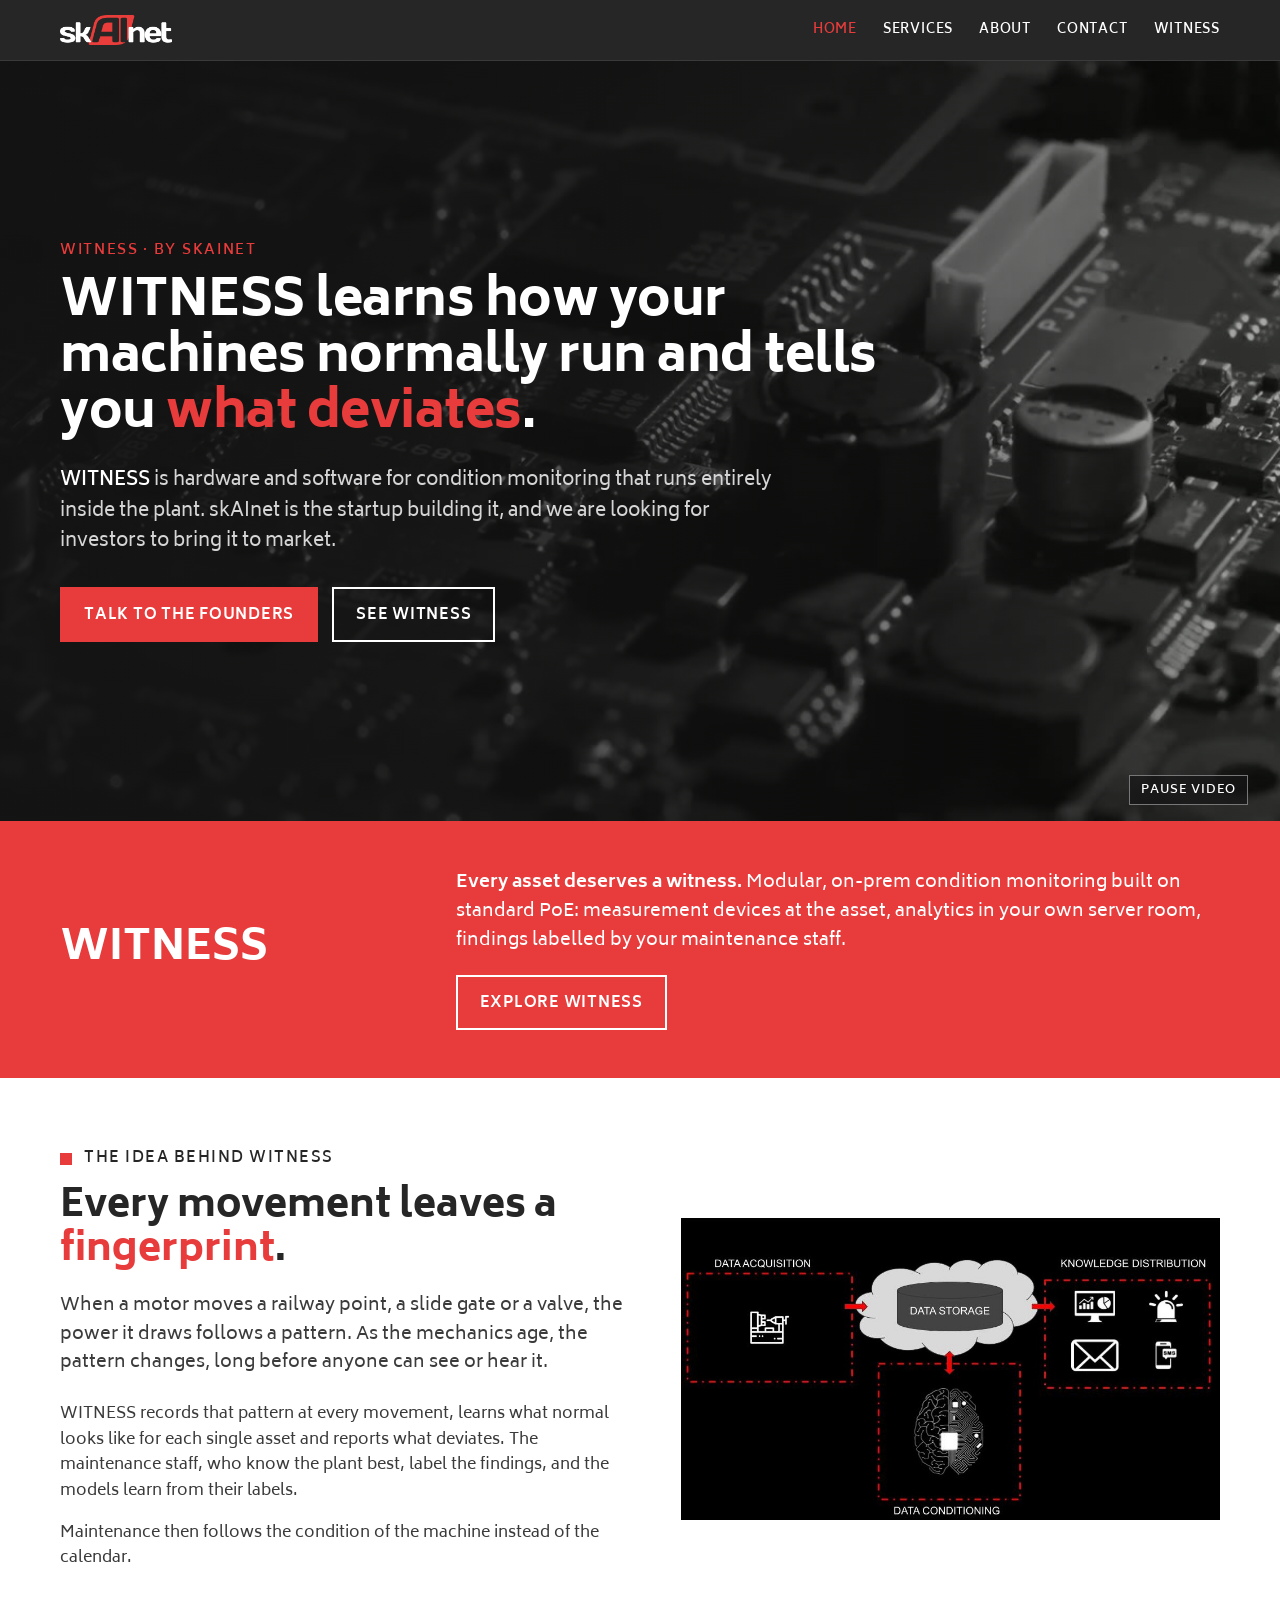
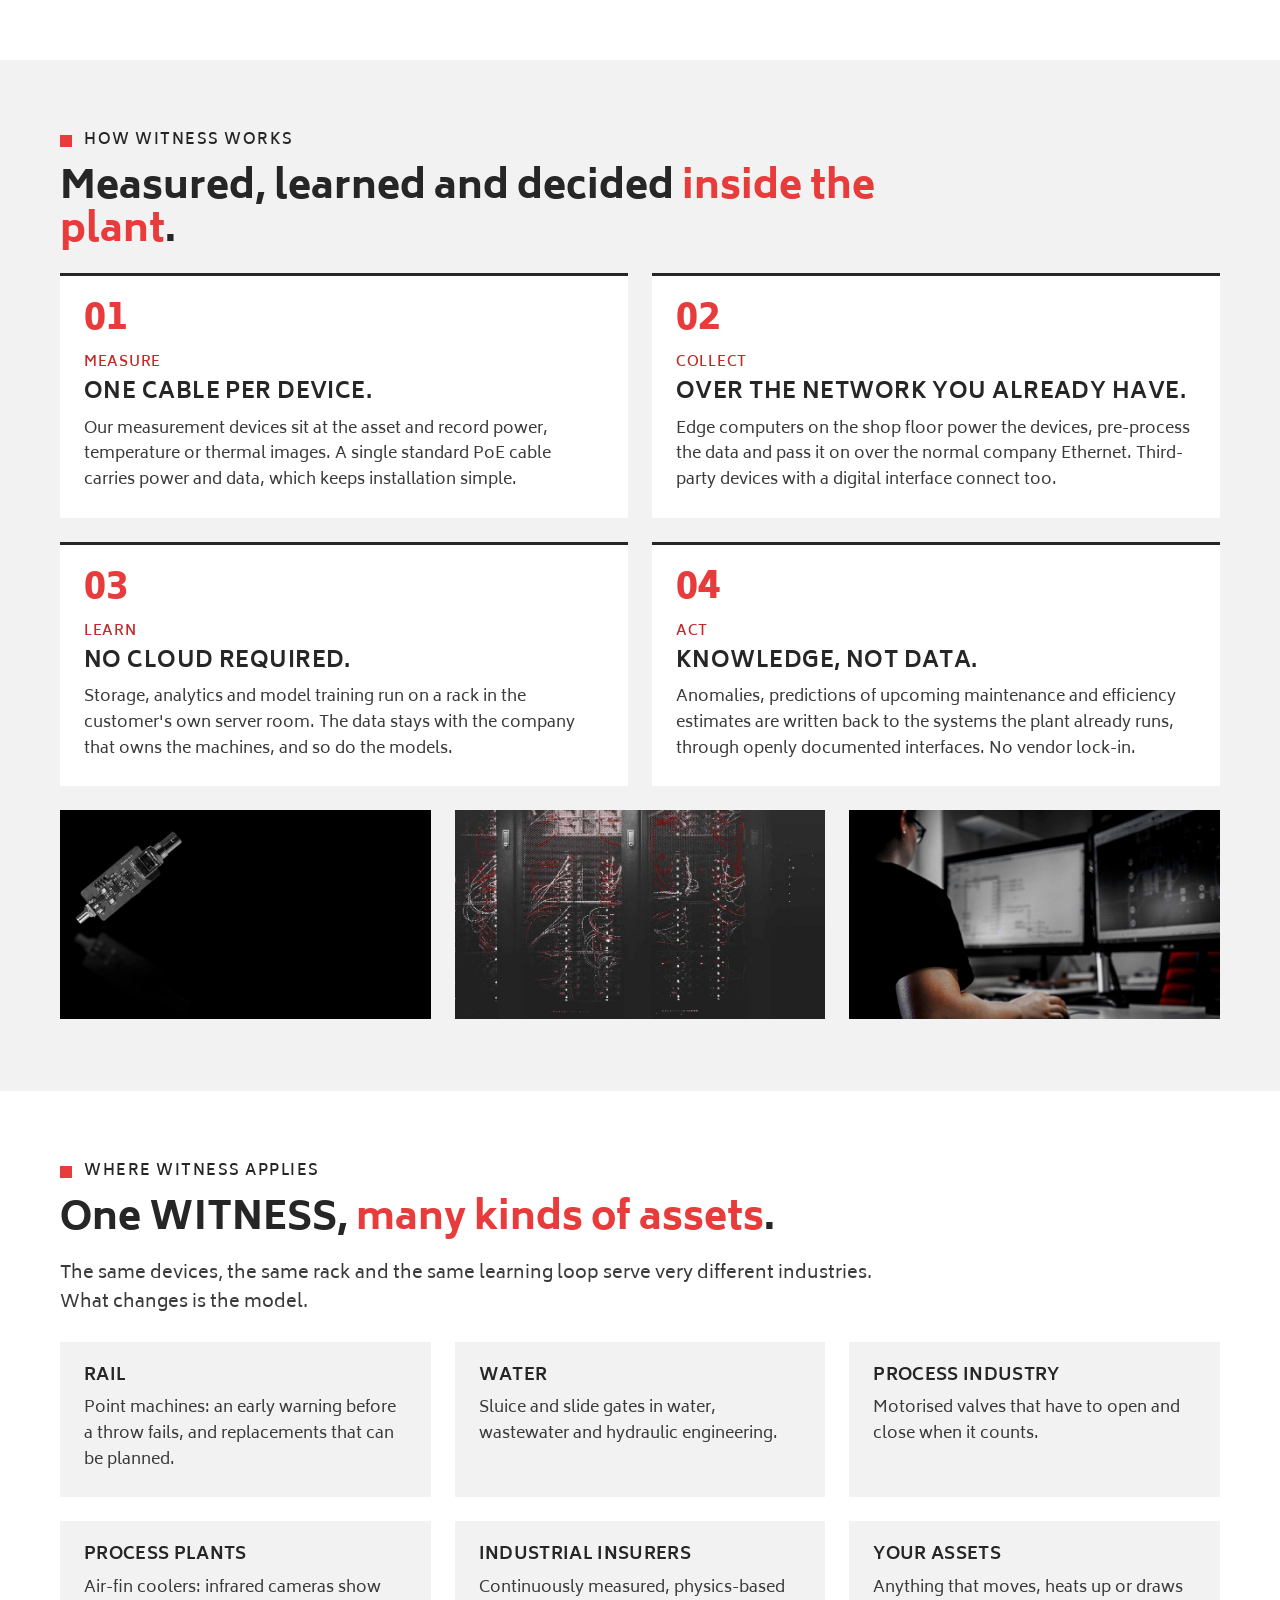
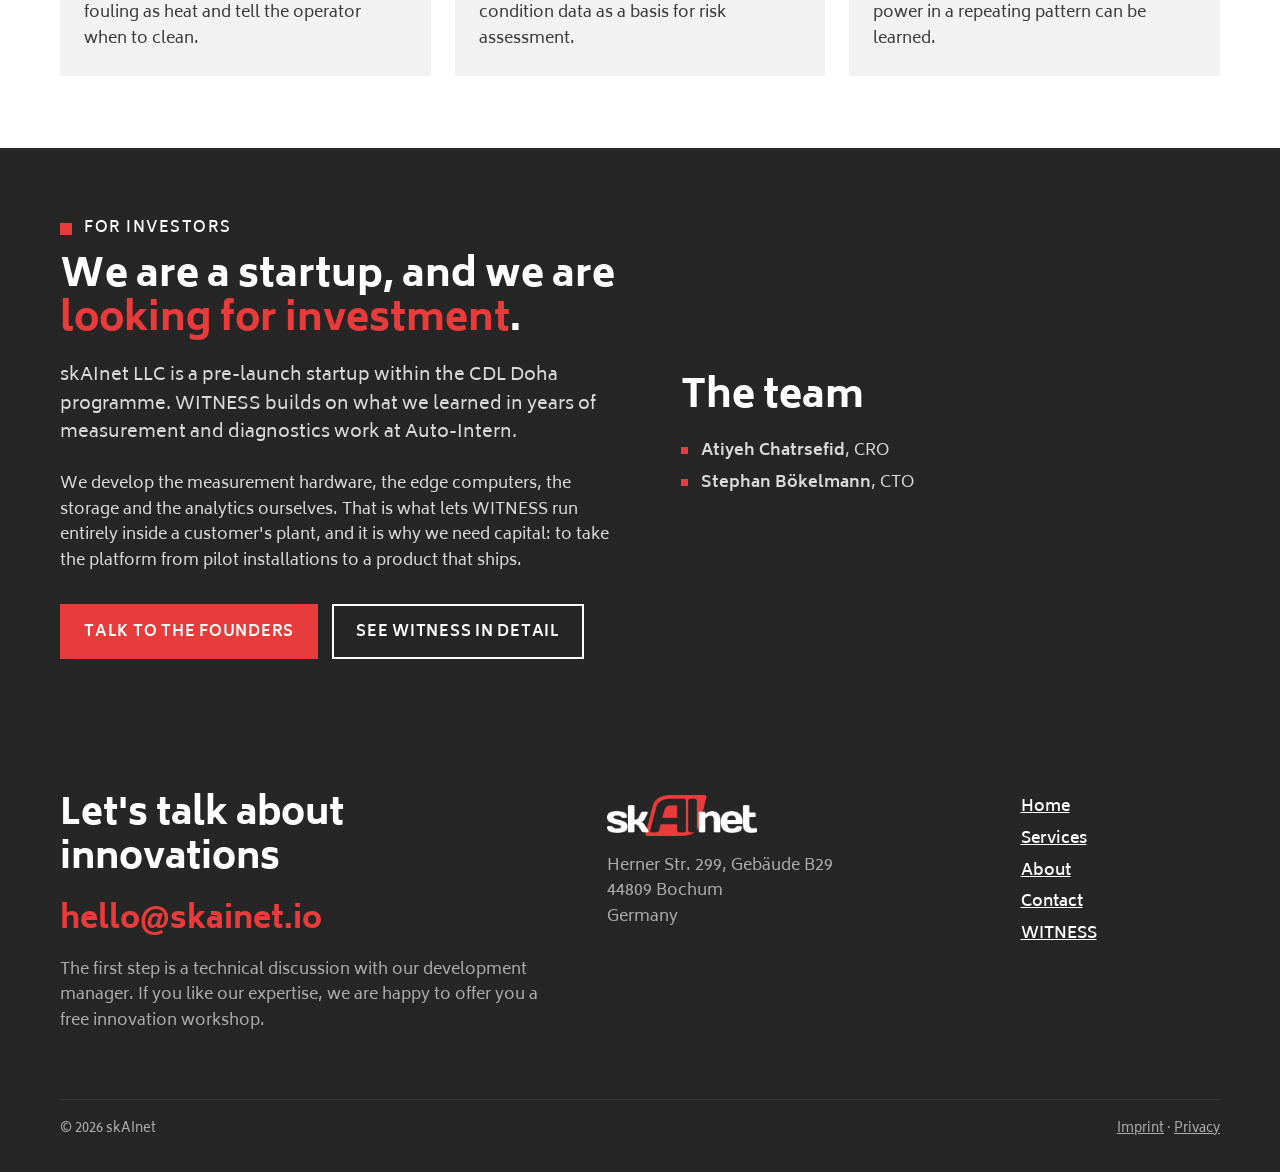
==== commit ad56740c: "Focus the site on WITNESS and the search for investors Home leads with WITNESS, drops the unverifiab" ====
--- a/index.html
+++ b/index.html
@@ -3,14 +3,14 @@
 <head>
 <meta charset="utf-8">
 <meta name="viewport" content="width=device-width, initial-scale=1">
-<title>skAInet: customized embedded systems</title>
-<meta name="description" content="skAInet builds measurement electronics, data storage and analysis for condition monitoring: embedded C++, high-frequency measurement and diagnostics.">
+<title>skAInet: WITNESS, condition monitoring that stays in your plant</title>
+<meta name="description" content="skAInet is a startup building WITNESS: hardware and software that learn how a machine normally runs and report what deviates, inside the plant. We are looking for investors.">
 <meta name="theme-color" content="#262626">
 <link rel="canonical" href="https://skainet.io/">
 <meta property="og:type" content="website">
 <meta property="og:site_name" content="skAInet">
-<meta property="og:title" content="skAInet: customized embedded systems">
-<meta property="og:description" content="skAInet builds measurement electronics, data storage and analysis for condition monitoring: embedded C++, high-frequency measurement and diagnostics.">
+<meta property="og:title" content="skAInet: WITNESS, condition monitoring that stays in your plant">
+<meta property="og:description" content="skAInet is a startup building WITNESS: hardware and software that learn how a machine normally runs and report what deviates, inside the plant. We are looking for investors.">
 <meta property="og:image" content="https://skainet.io/assets/img/og-image.jpg">
 <meta name="twitter:card" content="summary_large_image">
 <link rel="icon" href="favicon.ico" sizes="any">
@@ -33,6 +33,7 @@
         <li><a href="services/">Services</a></li>
         <li><a href="about/">About</a></li>
         <li><a href="contact/">Contact</a></li>
+        <li><a href="https://witness.skainet.io/">WITNESS</a></li>
       </ul>
     </nav>
   </div>
@@ -44,34 +45,35 @@
   <button class="vtoggle" type="button" aria-pressed="false">Pause video</button>
   <div class="wrap">
     <div class="hero-text">
-      <p class="kicker">Customized embedded systems</p>
-      <h1>Embedded C++. <span class="red">High-frequency measurement</span> and diagnostics.</h1>
-      <p class="lead">By providing people with machine-generated information, we enable them to make <strong>well-informed decisions</strong>. We build the measurement electronics, the data storage and the analysis for it.</p>
+      <p class="kicker">WITNESS · by skAInet</p>
+      <h1>WITNESS learns how your machines normally run and tells you <span class="red">what deviates</span>.</h1>
+      <p class="lead"><strong>WITNESS</strong> is hardware and software for condition monitoring that runs entirely inside the plant. skAInet is the startup building it, and we are looking for investors to bring it to market.</p>
       <div class="actions">
-        <a class="btn btn-primary" href="mailto:hello@skainet.io">Get in touch</a>
-        <a class="btn btn-ghost" href="services/">Our services</a>
-      </div>
-    </div>
-  </div>
-</section>
-
-<section class="refs" aria-label="skAInet in numbers">
-  <div class="wrap">
-    <div class="grid cols-3 facts">
-      <div class="fact"><b>23+</b><span>Years of experience.</span></div>
-      <div class="fact"><b>110,000+</b><span>Customers.</span></div>
-      <div class="fact"><b>99,000,000+</b><span>Maintenance cost saved.</span></div>
-    </div>
-  </div>
-</section>
-
-<section class="section" aria-labelledby="cm-h">
+        <a class="btn btn-primary" href="mailto:hello@skainet.io?subject=Investor%20enquiry">Talk to the founders</a>
+        <a class="btn btn-ghost" href="https://witness.skainet.io/">See WITNESS</a>
+      </div>
+    </div>
+  </div>
+</section>
+
+<section class="band" aria-labelledby="witness-h">
+  <div class="wrap">
+    <h2 id="witness-h">WITNESS</h2>
+    <div>
+      <p><strong>Every asset deserves a witness.</strong> Modular, on-prem condition monitoring built on standard PoE: measurement devices at the asset, analytics in your own server room, findings labelled by your maintenance staff.</p>
+      <p class="more"><a class="btn btn-ghost" href="https://witness.skainet.io/">Explore WITNESS</a></p>
+    </div>
+  </div>
+</section>
+
+<section class="section" id="idea" aria-labelledby="idea-h">
   <div class="wrap split">
     <div>
-      <h2 class="label" id="cm-h">Condition monitoring for Industry 4.0</h2>
-      <h3 class="title">Upgrade your machines for <span class="red">predictive maintenance</span>.</h3>
-      <p class="intro">We cater to experts in the design and manufacturing of high-end tooling machines, offering customized solutions to upgrade their machines for predictive and preventive maintenance strategies.</p>
-      <p>Our systems are especially suitable for expensive equipment, where the investment in monitoring systems can quickly amortize.</p>
+      <h2 class="label" id="idea-h">The idea behind WITNESS</h2>
+      <h3 class="title">Every movement leaves a <span class="red">fingerprint</span>.</h3>
+      <p class="intro">When a motor moves a railway point, a slide gate or a valve, the power it draws follows a pattern. As the mechanics age, the pattern changes, long before anyone can see or hear it.</p>
+      <p>WITNESS records that pattern at every movement, learns what normal looks like for each single asset and reports what deviates. The maintenance staff, who know the plant best, label the findings, and the models learn from their labels.</p>
+      <p>Maintenance then follows the condition of the machine instead of the calendar.</p>
     </div>
     <figure class="shot dark"><img src="assets/img/condition-monitoring.jpg" width="956" height="536" alt="Diagram: data acquisition feeds data storage and data conditioning, which feed knowledge distribution by dashboard, stack light, mail and phone." loading="lazy"></figure>
   </div>
@@ -79,38 +81,32 @@
 
 <section class="section alt" aria-labelledby="chain-h">
   <div class="wrap">
-    <h2 class="label" id="chain-h">From sensor to decision</h2>
-    <h3 class="title">Four steps, <span class="red">one system</span>.</h3>
+    <h2 class="label" id="chain-h">How WITNESS works</h2>
+    <h3 class="title">Measured, learned and decided <span class="red">inside the plant</span>.</h3>
     <div class="grid cols-2 steps">
       <div class="panel step">
         <span class="num">01</span>
-        <p class="what">Data acquisition</p>
-        <h3>Physical events.</h3>
-        <p>We build analog front-ends for physical sensors such as</p>
-        <ul class="sq"><li>Current, voltage and power</li><li>Infrared cameras</li><li>Ultrasonic vibration measurement</li><li>Flow measurement</li></ul>
+        <p class="what">Measure</p>
+        <h3>One cable per device.</h3>
+        <p>Our measurement devices sit at the asset and record power, temperature or thermal images. A single standard PoE cable carries power and data, which keeps installation simple.</p>
       </div>
       <div class="panel step">
         <span class="num">02</span>
-        <p class="what">Connecting sensors to your grid</p>
-        <h3>Plug and play.</h3>
-        <p>We work with all bus systems commonly used in the industry, such as</p>
-        <ul class="sq"><li>Ethernet and PoE</li><li>CAN and LIN</li><li>1-Wire</li><li>RS232 and RS485</li><li>LoRaWAN and USB</li></ul>
+        <p class="what">Collect</p>
+        <h3>Over the network you already have.</h3>
+        <p>Edge computers on the shop floor power the devices, pre-process the data and pass it on over the normal company Ethernet. Third-party devices with a digital interface connect too.</p>
       </div>
       <div class="panel step">
         <span class="num">03</span>
-        <p class="what">Data storage and data conditioning</p>
-        <h3>AI-powered analysis. Fully integrated.</h3>
-        <p>Our in-house developed archiving systems work hand in hand with our electronics to provide you with a comprehensive monitoring solution. To ensure seamless integration with systems like SAP or manufacturing execution systems, we use openly documented interfaces.</p>
-        <p>Analysis methods we use:</p>
-        <ul class="sq"><li>FFT</li><li>Heat</li><li>DQ transformation and IPSA</li><li>Isolation forest</li><li>Machine learning and AI</li></ul>
+        <p class="what">Learn</p>
+        <h3>No cloud required.</h3>
+        <p>Storage, analytics and model training run on a rack in the customer's own server room. The data stays with the company that owns the machines, and so do the models.</p>
       </div>
       <div class="panel step">
         <span class="num">04</span>
-        <p class="what">User interfaces</p>
-        <h3>Knowledge becomes power.</h3>
-        <p>At the end of the day, no one needs data. People need knowledge to make the best possible decision. Our user interfaces bring the right information to the right place.</p>
-        <p>Some examples of our distribution systems:</p>
-        <ul class="sq"><li>SMS for the maintenance technician</li><li>Dashboard for the plant manager</li><li>Analysis software for the machine operator</li><li>Green light for the stack light</li></ul>
+        <p class="what">Act</p>
+        <h3>Knowledge, not data.</h3>
+        <p>Anomalies, predictions of upcoming maintenance and efficiency estimates are written back to the systems the plant already runs, through openly documented interfaces. No vendor lock-in.</p>
       </div>
     </div>
     <div class="grid cols-3 gallery">
@@ -121,12 +117,58 @@
   </div>
 </section>
 
-<section class="band" aria-labelledby="witness-h">
-  <div class="wrap">
-    <h2 id="witness-h">WITNESS</h2>
-    <div>
-      <p>WITNESS learns how your machines normally run and tells you what deviates, inside your plant. Modular, on-prem condition monitoring built on standard PoE.</p>
-      <p class="more"><a class="btn btn-ghost" href="https://skainet-llc.github.io/witness-landing-page/">See WITNESS</a></p>
+<section class="section" aria-labelledby="where-h">
+  <div class="wrap">
+    <h2 class="label" id="where-h">Where WITNESS applies</h2>
+    <h3 class="title">One WITNESS, <span class="red">many kinds of assets</span>.</h3>
+    <p class="intro">The same devices, the same rack and the same learning loop serve very different industries. What changes is the model.</p>
+    <div class="grid cols-3">
+      <div class="panel">
+        <h3>Rail</h3>
+        <p>Point machines: an early warning before a throw fails, and replacements that can be planned.</p>
+      </div>
+      <div class="panel">
+        <h3>Water</h3>
+        <p>Sluice and slide gates in water, wastewater and hydraulic engineering.</p>
+      </div>
+      <div class="panel">
+        <h3>Process industry</h3>
+        <p>Motorised valves that have to open and close when it counts.</p>
+      </div>
+      <div class="panel">
+        <h3>Process plants</h3>
+        <p>Air-fin coolers: infrared cameras show fouling as heat and tell the operator when to clean.</p>
+      </div>
+      <div class="panel">
+        <h3>Industrial insurers</h3>
+        <p>Continuously measured, physics-based condition data as a basis for risk assessment.</p>
+      </div>
+      <div class="panel">
+        <h3>Your assets</h3>
+        <p>Anything that moves, heats up or draws power in a repeating pattern can be learned.</p>
+      </div>
+    </div>
+  </div>
+</section>
+
+<section class="section dark" id="investors" aria-labelledby="inv-h">
+  <div class="wrap split">
+    <div>
+      <h2 class="label" id="inv-h">For investors</h2>
+      <h3 class="title">We are a startup, and we are <span class="red">looking for investment</span>.</h3>
+      <p class="intro">skAInet LLC is a pre-launch startup within the CDL Doha programme. WITNESS builds on what we learned in years of measurement and diagnostics work at Auto-Intern.</p>
+      <p>We develop the measurement hardware, the edge computers, the storage and the analytics ourselves. That is what lets WITNESS run entirely inside a customer's plant, and it is why we need capital: to take the platform from pilot installations to a product that ships.</p>
+      <div class="actions">
+        <a class="btn btn-primary" href="mailto:hello@skainet.io?subject=Investor%20enquiry">Talk to the founders</a>
+        <a class="btn btn-ghost" href="https://witness.skainet.io/">See WITNESS in detail</a>
+      </div>
+    </div>
+    <div>
+      <h3 class="title">The team</h3>
+      <ul class="sq">
+        <li><strong>Atiyeh Chatrsefid</strong>, CRO</li>
+        <li><strong>Stephan Bökelmann</strong>, CTO</li>
+      </ul>
     </div>
   </div>
 </section>
@@ -142,14 +184,14 @@
       </div>
       <div>
         <img class="logo" src="assets/img/skainet-logo-white.png" width="800" height="214" alt="skAInet" loading="lazy">
-        <p>Development department of Auto-Intern GmbH<br>Herner Str. 299, Gebäude B29<br>44809 Bochum<br>Germany</p>
+        <p>Herner Str. 299, Gebäude B29<br>44809 Bochum<br>Germany</p>
       </div>
       <ul class="links">
         <li><a href="./">Home</a></li>
         <li><a href="services/">Services</a></li>
         <li><a href="about/">About</a></li>
         <li><a href="contact/">Contact</a></li>
-        <li><a href="https://skainet-llc.github.io/witness-landing-page/">WITNESS</a></li>
+        <li><a href="https://witness.skainet.io/">WITNESS</a></li>
       </ul>
     </div>
     <div class="legal">
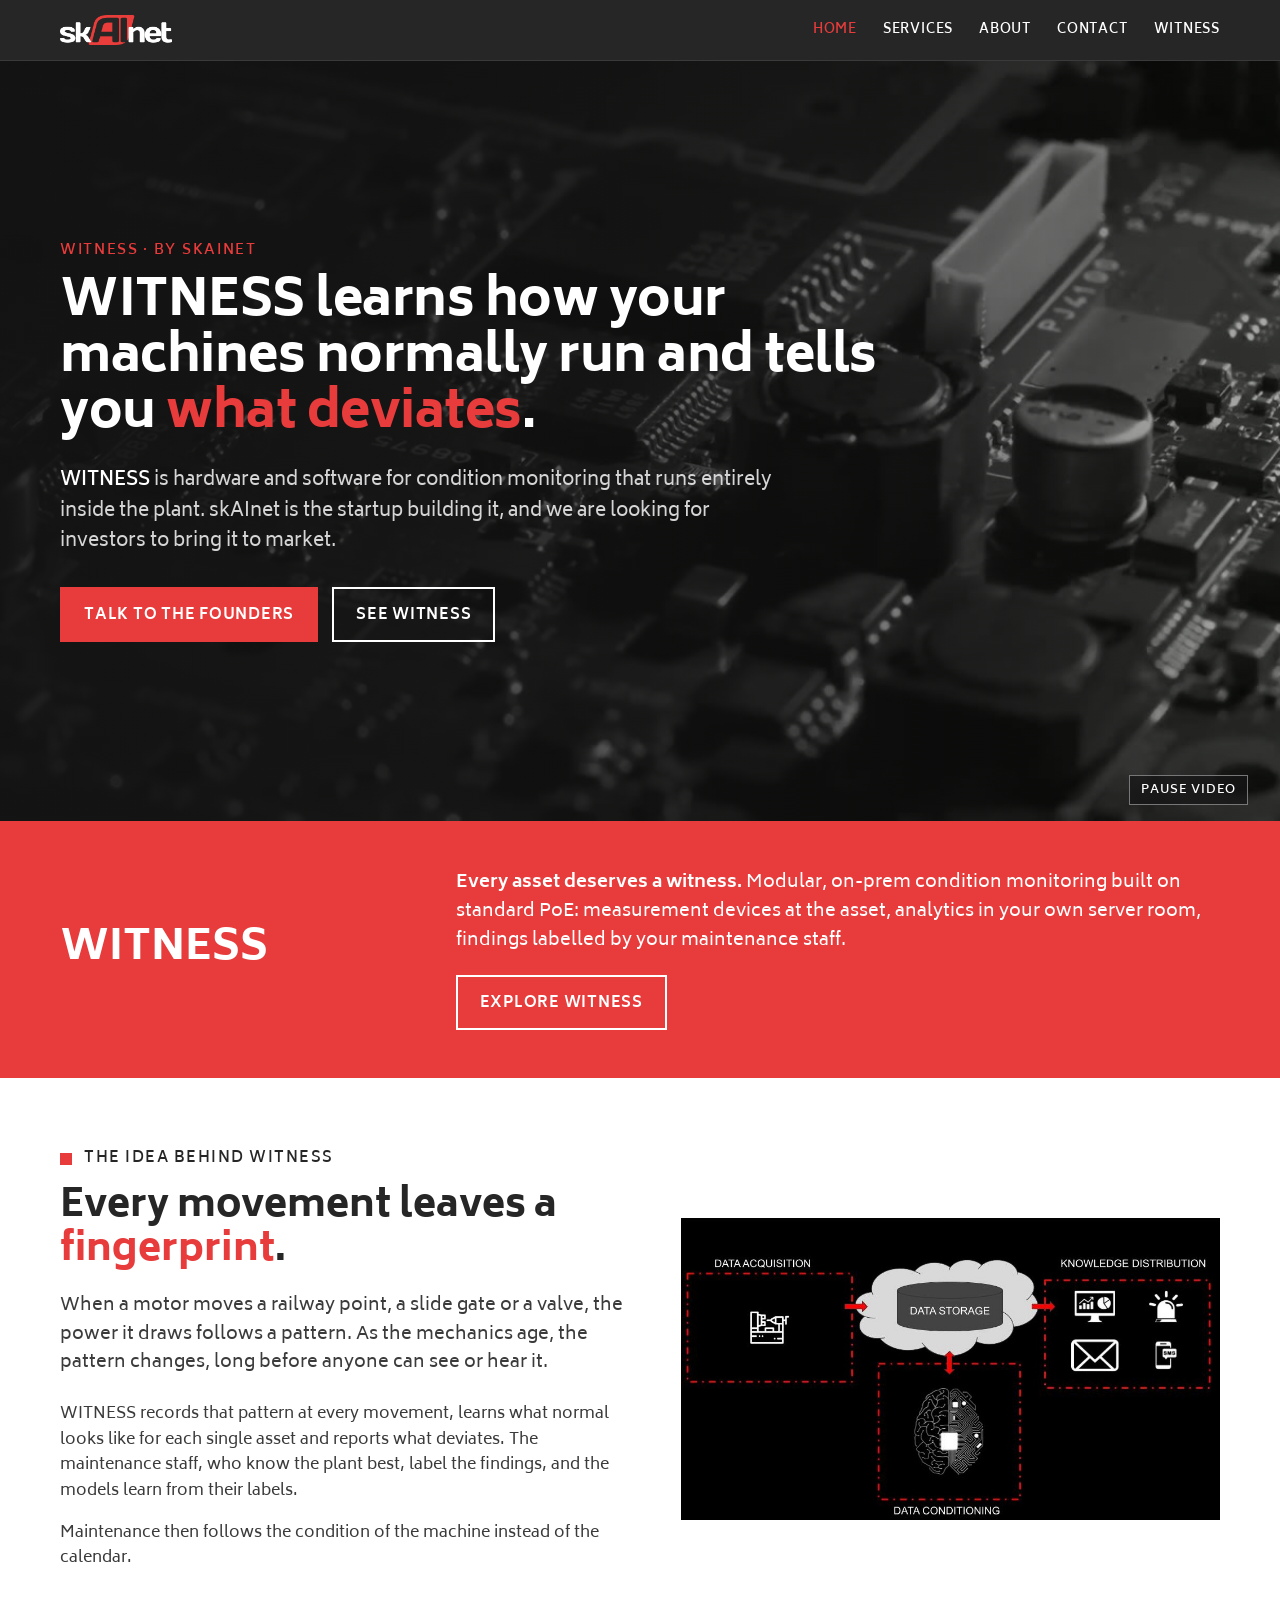
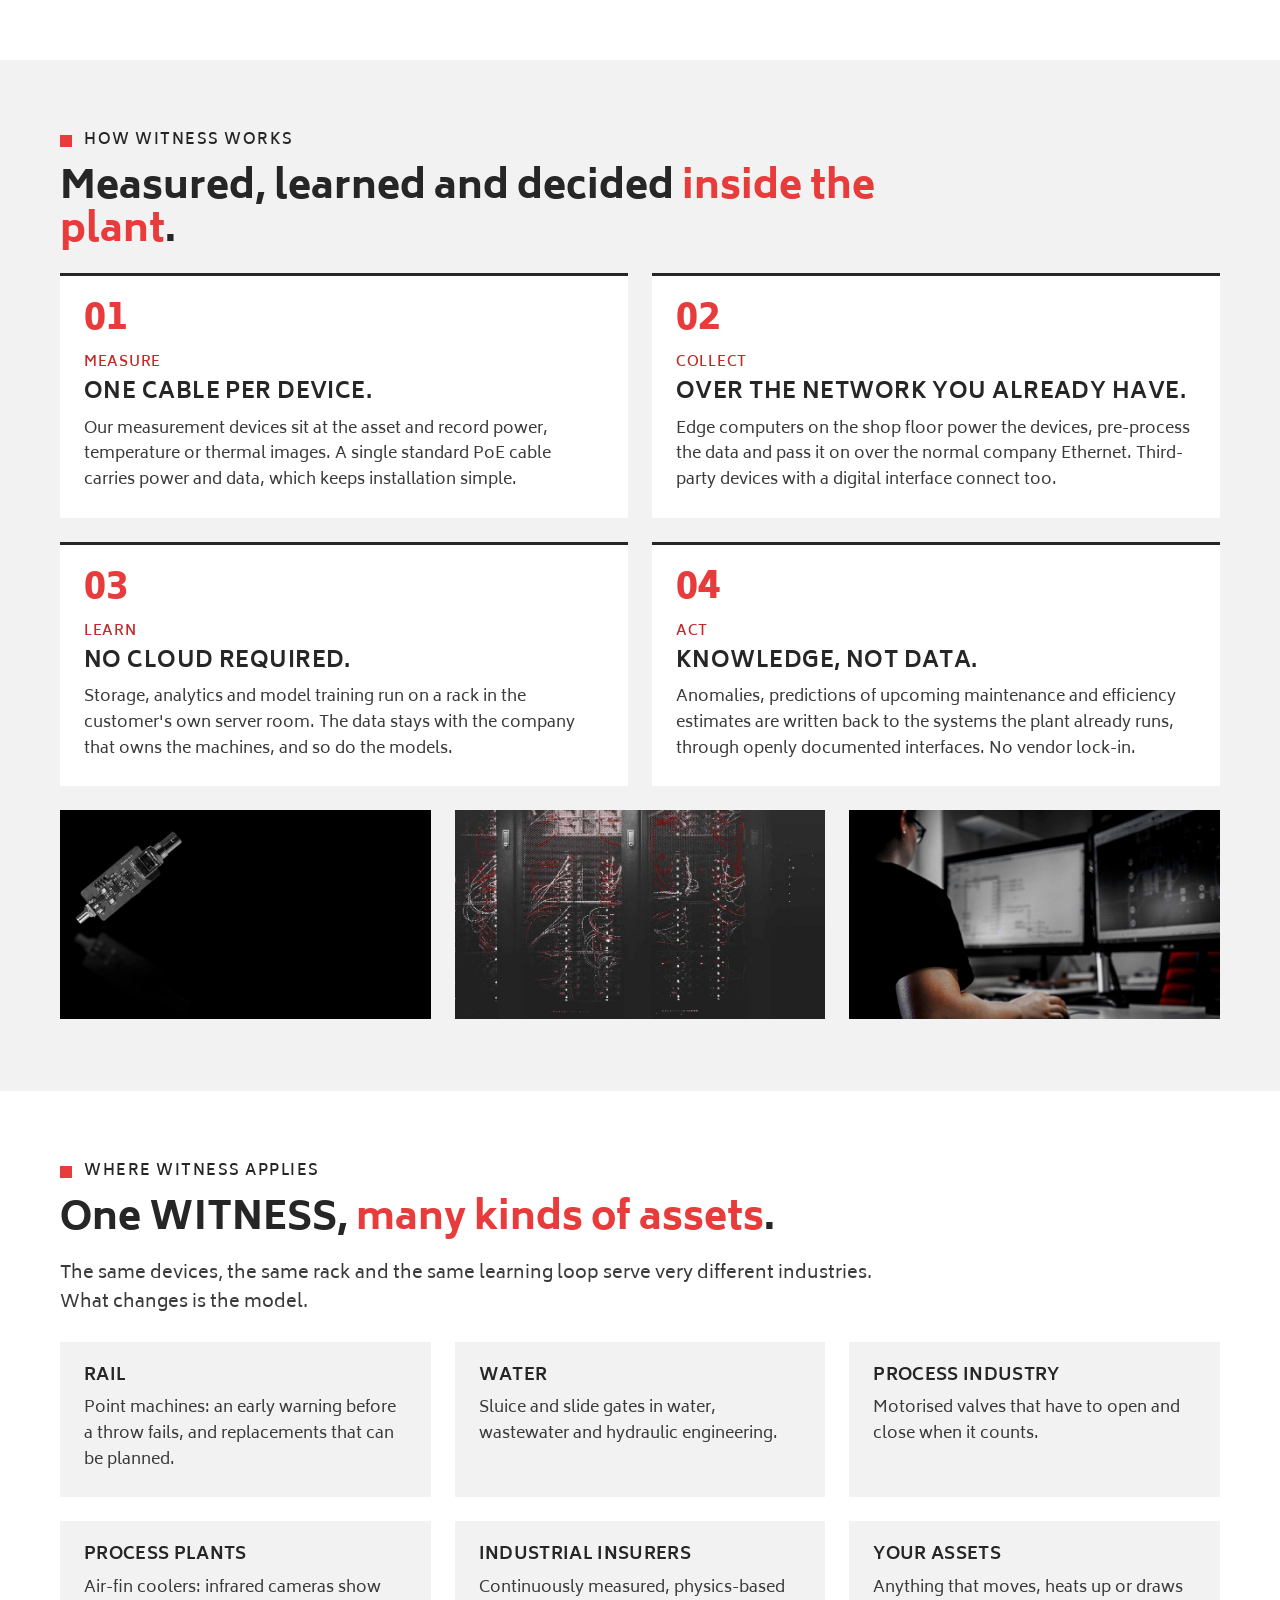
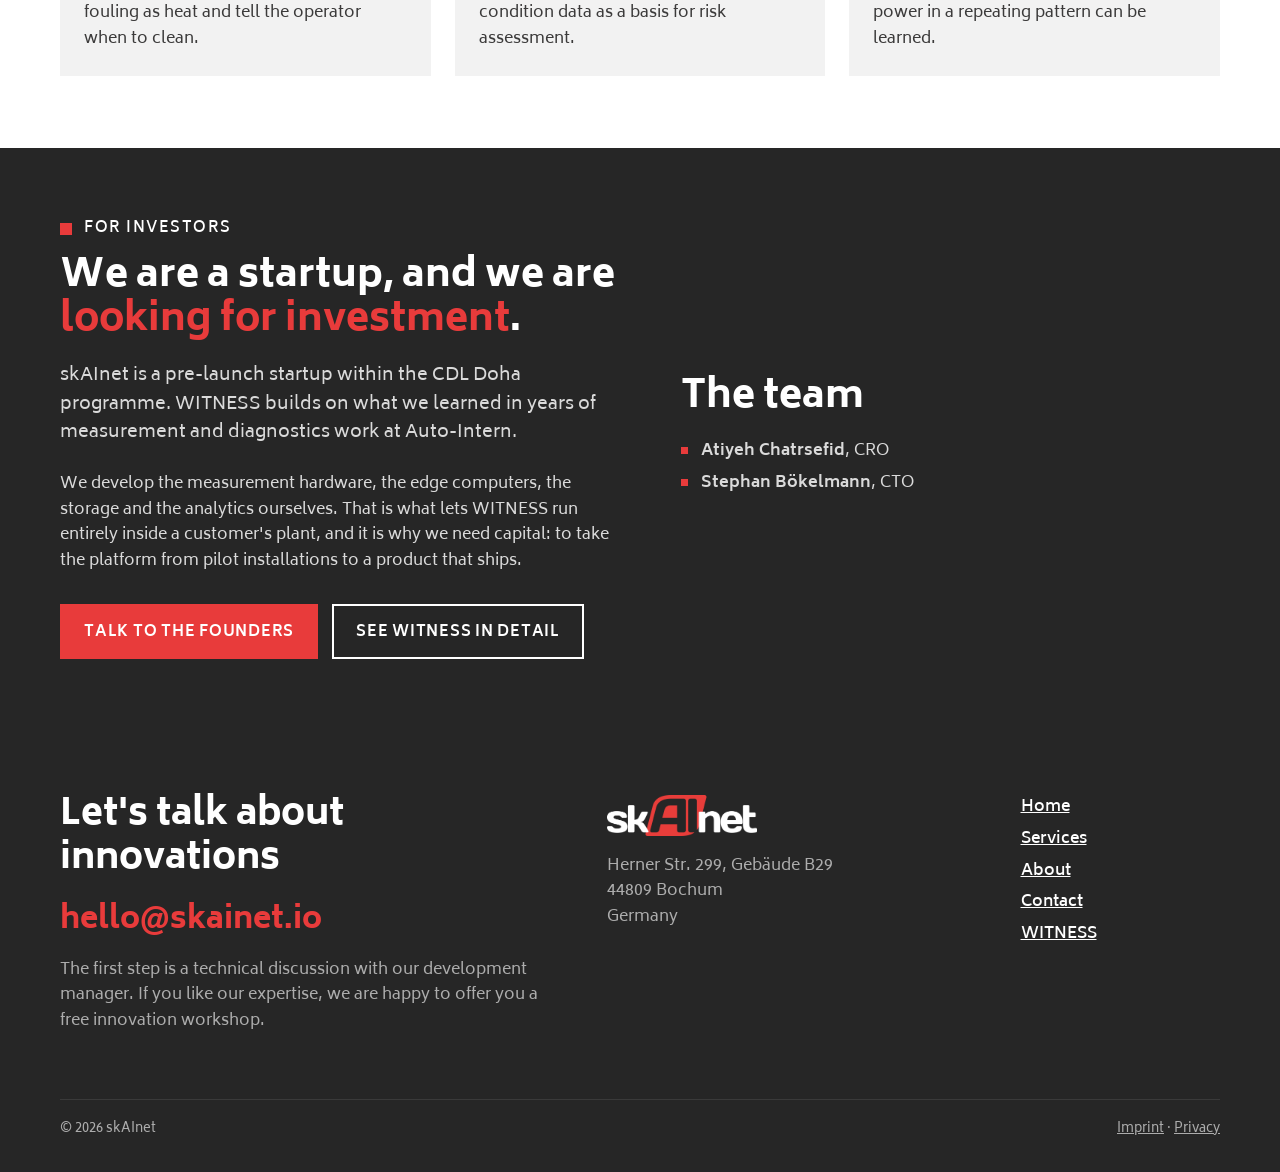
==== commit c1e673a3: "Add JSON-LD and present skAInet as an independent brand The pages now carry schema.org JSON-LD: the " ====
--- a/index.html
+++ b/index.html
@@ -19,6 +19,83 @@
 <link rel="preload" href="assets/fonts/biryani/biryani-extrabold.woff2" as="font" type="font/woff2" crossorigin>
 <link rel="preload" href="assets/fonts/biryani/biryani-regular.woff2" as="font" type="font/woff2" crossorigin>
 <link rel="stylesheet" href="assets/css/style.css">
+<script type="application/ld+json">
+{
+ "@context": "https://schema.org",
+ "@graph": [
+  {
+   "@type": "Brand",
+   "@id": "https://skainet.io/#brand",
+   "name": "skAInet",
+   "url": "https://skainet.io/",
+   "logo": "https://skainet.io/assets/img/og-image.jpg",
+   "slogan": "Every asset deserves a witness.",
+   "description": "Independent brand (not a legal entity) of the startup project founded by Atiyeh Chatrsefid and Stephan Bökelmann. skAInet builds WITNESS: hardware and software for on-premise condition monitoring of industrial assets.",
+   "sameAs": [
+    "https://witness.skainet.io/",
+    "https://github.com/skainet-llc"
+   ]
+  },
+  {
+   "@type": "WebSite",
+   "@id": "https://skainet.io/#website",
+   "url": "https://skainet.io/",
+   "name": "skAInet",
+   "inLanguage": "en",
+   "about": {
+    "@id": "https://skainet.io/#brand"
+   }
+  },
+  {
+   "@type": "WebPage",
+   "@id": "https://skainet.io/#webpage",
+   "url": "https://skainet.io/",
+   "name": "skAInet: WITNESS, condition monitoring that stays in your plant",
+   "isPartOf": {
+    "@id": "https://skainet.io/#website"
+   },
+   "about": {
+    "@id": "https://skainet.io/#brand"
+   },
+   "inLanguage": "en",
+   "mainEntity": {
+    "@id": "https://witness.skainet.io/#product"
+   }
+  },
+  {
+   "@type": "Product",
+   "@id": "https://witness.skainet.io/#product",
+   "name": "WITNESS",
+   "url": "https://witness.skainet.io/",
+   "brand": {
+    "@id": "https://skainet.io/#brand"
+   },
+   "category": "Industrial condition monitoring",
+   "description": "Hardware and software for condition monitoring: measurement devices on standard PoE record time-series data at the assets, the analytics run in the operator's own server room, and maintenance staff label the findings."
+  },
+  {
+   "@type": "Person",
+   "@id": "https://maxclerkwell.tech/#person",
+   "name": "Stephan Bökelmann",
+   "url": "https://maxclerkwell.tech/",
+   "jobTitle": "Co-founder and CTO, skAInet",
+   "brand": {
+    "@id": "https://skainet.io/#brand"
+   }
+  },
+  {
+   "@type": "Person",
+   "@id": "https://nabla-b.engineering/team/#atiyeh-chatrsefid",
+   "name": "Atiyeh Chatrsefid",
+   "url": "https://nabla-b.engineering/team/#atiyeh-chatrsefid",
+   "jobTitle": "Co-founder and CRO, skAInet",
+   "brand": {
+    "@id": "https://skainet.io/#brand"
+   }
+  }
+ ]
+}
+</script>
 </head>
 <body>
 <a class="skip" href="#main">Skip to content</a>
@@ -156,7 +233,7 @@
     <div>
       <h2 class="label" id="inv-h">For investors</h2>
       <h3 class="title">We are a startup, and we are <span class="red">looking for investment</span>.</h3>
-      <p class="intro">skAInet LLC is a pre-launch startup within the CDL Doha programme. WITNESS builds on what we learned in years of measurement and diagnostics work at Auto-Intern.</p>
+      <p class="intro">skAInet is a pre-launch startup within the CDL Doha programme. WITNESS builds on what we learned in years of measurement and diagnostics work at Auto-Intern.</p>
       <p>We develop the measurement hardware, the edge computers, the storage and the analytics ourselves. That is what lets WITNESS run entirely inside a customer's plant, and it is why we need capital: to take the platform from pilot installations to a product that ships.</p>
       <div class="actions">
         <a class="btn btn-primary" href="mailto:hello@skainet.io?subject=Investor%20enquiry">Talk to the founders</a>
